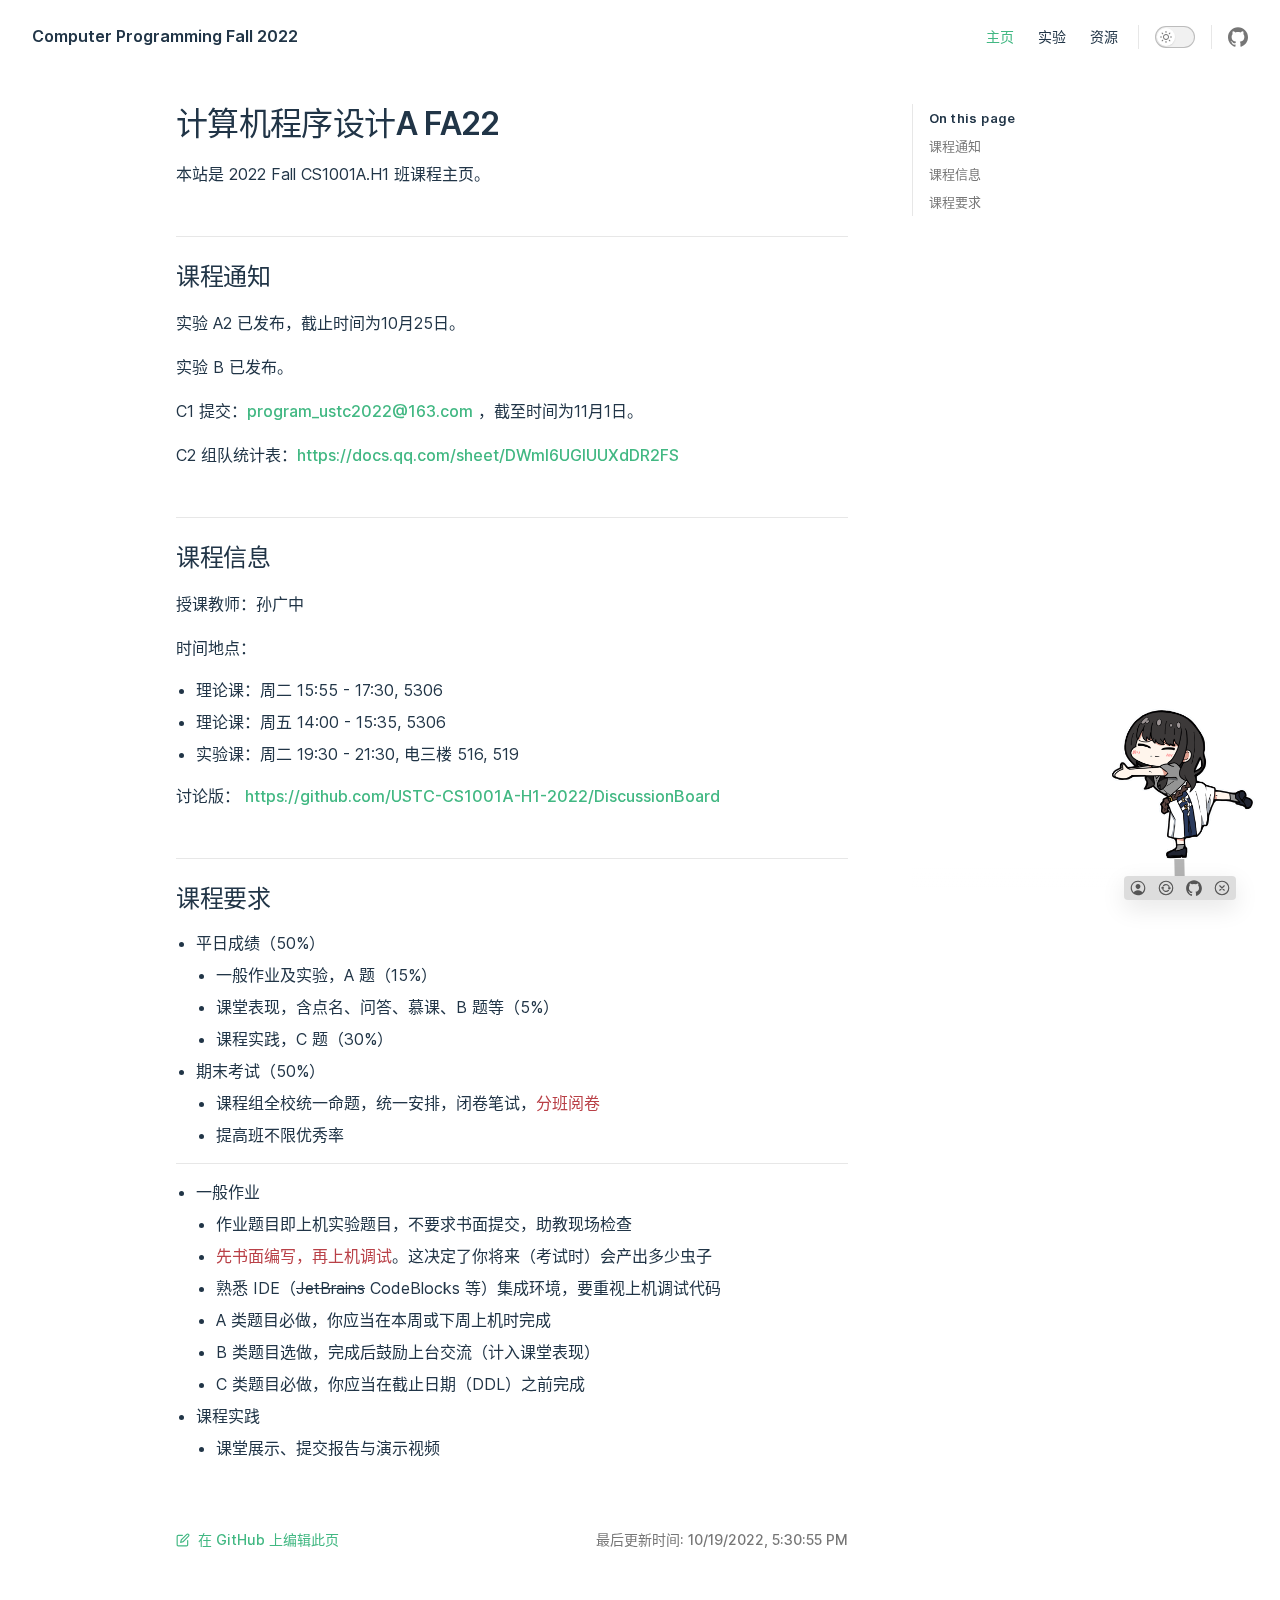
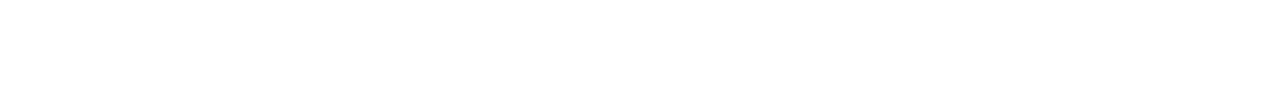
==== index.html @ 30b474c6 "Update gh-pages to output generated at cd6f7aa" ====
<!DOCTYPE html>
<html lang="zh-CN">
  <head>
    <meta charset="utf-8">
    <meta name="viewport" content="width=device-width,initial-scale=1">
    <title>计算机程序设计A FA22 | Computer Programming Fall 2022</title>
    <meta name="description" content="USTC Computer Programming CS1001A.H1 Fall 2022 Homepage">
    <link rel="stylesheet" href="/assets/style.00930405.css">
    <link rel="modulepreload" href="/assets/chunks/index.esm.947db0d0.js">
    <link rel="modulepreload" href="/assets/app.7b970417.js">
    <link rel="modulepreload" href="/assets/index.md.58cb3dcf.lean.js">
    
    <script id="check-dark-light">(()=>{const e=localStorage.getItem("vitepress-theme-appearance"),a=window.matchMedia("(prefers-color-scheme: dark)").matches;(!e||e==="auto"?a:e==="dark")&&document.documentElement.classList.add("dark")})();</script>
  </head>
  <body>
    <div id="app"><div class="Layout" data-v-8914fd64><!--[--><!--]--><!--[--><span tabindex="-1" data-v-9b5c0a8b></span><a href="#VPContent" class="VPSkipLink visually-hidden" data-v-9b5c0a8b> Skip to content </a><!--]--><!----><header class="VPNav no-sidebar" data-v-8914fd64 data-v-06ce0802><div class="VPNavBar" data-v-06ce0802 data-v-48127d23><div class="container" data-v-48127d23><div class="VPNavBarTitle" data-v-48127d23 data-v-0b61fce0><a class="title" href="/" data-v-0b61fce0><!--[--><!--]--><!----><!--[-->Computer Programming Fall 2022<!--]--><!--[--><!--]--></a></div><div class="content" data-v-48127d23><!--[--><!--]--><!----><nav aria-labelledby="main-nav-aria-label" class="VPNavBarMenu menu" data-v-48127d23 data-v-d08e3b88><span id="main-nav-aria-label" class="visually-hidden" data-v-d08e3b88>Main Navigation</span><!--[--><!--[--><a class="VPLink link VPNavBarMenuLink active" href="/" data-v-d08e3b88 data-v-4b6a3e6d data-v-41640034><!--[-->主页<!--]--><!----></a><!--]--><!--[--><a class="VPLink link VPNavBarMenuLink" href="/labs/a2.html" data-v-d08e3b88 data-v-4b6a3e6d data-v-41640034><!--[-->实验<!--]--><!----></a><!--]--><!--[--><a class="VPLink link VPNavBarMenuLink" href="/resource.html" data-v-d08e3b88 data-v-4b6a3e6d data-v-41640034><!--[-->资源<!--]--><!----></a><!--]--><!--]--></nav><!----><div class="VPNavBarAppearance appearance" data-v-48127d23 data-v-b6038793><button class="VPSwitch VPSwitchAppearance" type="button" role="switch" aria-label="toggle dark mode" data-v-b6038793 data-v-5ffe2d4f data-v-7b20cd57><span class="check" data-v-7b20cd57><span class="icon" data-v-7b20cd57><!--[--><svg xmlns="http://www.w3.org/2000/svg" aria-hidden="true" focusable="false" viewbox="0 0 24 24" class="sun" data-v-5ffe2d4f><path d="M12,18c-3.3,0-6-2.7-6-6s2.7-6,6-6s6,2.7,6,6S15.3,18,12,18zM12,8c-2.2,0-4,1.8-4,4c0,2.2,1.8,4,4,4c2.2,0,4-1.8,4-4C16,9.8,14.2,8,12,8z"></path><path d="M12,4c-0.6,0-1-0.4-1-1V1c0-0.6,0.4-1,1-1s1,0.4,1,1v2C13,3.6,12.6,4,12,4z"></path><path d="M12,24c-0.6,0-1-0.4-1-1v-2c0-0.6,0.4-1,1-1s1,0.4,1,1v2C13,23.6,12.6,24,12,24z"></path><path d="M5.6,6.6c-0.3,0-0.5-0.1-0.7-0.3L3.5,4.9c-0.4-0.4-0.4-1,0-1.4s1-0.4,1.4,0l1.4,1.4c0.4,0.4,0.4,1,0,1.4C6.2,6.5,5.9,6.6,5.6,6.6z"></path><path d="M19.8,20.8c-0.3,0-0.5-0.1-0.7-0.3l-1.4-1.4c-0.4-0.4-0.4-1,0-1.4s1-0.4,1.4,0l1.4,1.4c0.4,0.4,0.4,1,0,1.4C20.3,20.7,20,20.8,19.8,20.8z"></path><path d="M3,13H1c-0.6,0-1-0.4-1-1s0.4-1,1-1h2c0.6,0,1,0.4,1,1S3.6,13,3,13z"></path><path d="M23,13h-2c-0.6,0-1-0.4-1-1s0.4-1,1-1h2c0.6,0,1,0.4,1,1S23.6,13,23,13z"></path><path d="M4.2,20.8c-0.3,0-0.5-0.1-0.7-0.3c-0.4-0.4-0.4-1,0-1.4l1.4-1.4c0.4-0.4,1-0.4,1.4,0s0.4,1,0,1.4l-1.4,1.4C4.7,20.7,4.5,20.8,4.2,20.8z"></path><path d="M18.4,6.6c-0.3,0-0.5-0.1-0.7-0.3c-0.4-0.4-0.4-1,0-1.4l1.4-1.4c0.4-0.4,1-0.4,1.4,0s0.4,1,0,1.4l-1.4,1.4C18.9,6.5,18.6,6.6,18.4,6.6z"></path></svg><svg xmlns="http://www.w3.org/2000/svg" aria-hidden="true" focusable="false" viewbox="0 0 24 24" class="moon" data-v-5ffe2d4f><path d="M12.1,22c-0.3,0-0.6,0-0.9,0c-5.5-0.5-9.5-5.4-9-10.9c0.4-4.8,4.2-8.6,9-9c0.4,0,0.8,0.2,1,0.5c0.2,0.3,0.2,0.8-0.1,1.1c-2,2.7-1.4,6.4,1.3,8.4c2.1,1.6,5,1.6,7.1,0c0.3-0.2,0.7-0.3,1.1-0.1c0.3,0.2,0.5,0.6,0.5,1c-0.2,2.7-1.5,5.1-3.6,6.8C16.6,21.2,14.4,22,12.1,22zM9.3,4.4c-2.9,1-5,3.6-5.2,6.8c-0.4,4.4,2.8,8.3,7.2,8.7c2.1,0.2,4.2-0.4,5.8-1.8c1.1-0.9,1.9-2.1,2.4-3.4c-2.5,0.9-5.3,0.5-7.5-1.1C9.2,11.4,8.1,7.7,9.3,4.4z"></path></svg><!--]--></span></span></button></div><div class="VPSocialLinks VPNavBarSocialLinks social-links" data-v-48127d23 data-v-d80d3f40 data-v-6cbd483c><!--[--><a class="VPSocialLink" href="https://github.com/txtxj/Computer-Programming-A" target="_blank" rel="noopener" data-v-6cbd483c data-v-cab0336f><svg role="img" viewBox="0 0 24 24" xmlns="http://www.w3.org/2000/svg"><title>GitHub</title><path d="M12 .297c-6.63 0-12 5.373-12 12 0 5.303 3.438 9.8 8.205 11.385.6.113.82-.258.82-.577 0-.285-.01-1.04-.015-2.04-3.338.724-4.042-1.61-4.042-1.61C4.422 18.07 3.633 17.7 3.633 17.7c-1.087-.744.084-.729.084-.729 1.205.084 1.838 1.236 1.838 1.236 1.07 1.835 2.809 1.305 3.495.998.108-.776.417-1.305.76-1.605-2.665-.3-5.466-1.332-5.466-5.93 0-1.31.465-2.38 1.235-3.22-.135-.303-.54-1.523.105-3.176 0 0 1.005-.322 3.3 1.23.96-.267 1.98-.399 3-.405 1.02.006 2.04.138 3 .405 2.28-1.552 3.285-1.23 3.285-1.23.645 1.653.24 2.873.12 3.176.765.84 1.23 1.91 1.23 3.22 0 4.61-2.805 5.625-5.475 5.92.42.36.81 1.096.81 2.22 0 1.606-.015 2.896-.015 3.286 0 .315.21.69.825.57C20.565 22.092 24 17.592 24 12.297c0-6.627-5.373-12-12-12"/></svg></a><!--]--></div><div class="VPFlyout VPNavBarExtra extra" data-v-48127d23 data-v-bb6d5235 data-v-2d4d7b46><button type="button" class="button" aria-haspopup="true" aria-expanded="false" aria-label="extra navigation" data-v-2d4d7b46><svg xmlns="http://www.w3.org/2000/svg" aria-hidden="true" focusable="false" viewbox="0 0 24 24" class="icon" data-v-2d4d7b46><circle cx="12" cy="12" r="2"></circle><circle cx="19" cy="12" r="2"></circle><circle cx="5" cy="12" r="2"></circle></svg></button><div class="menu" data-v-2d4d7b46><div class="VPMenu" data-v-2d4d7b46 data-v-b2ff56d7><!----><!--[--><!--[--><!----><div class="group" data-v-bb6d5235><div class="item appearance" data-v-bb6d5235><p class="label" data-v-bb6d5235>Appearance</p><div class="appearance-action" data-v-bb6d5235><button class="VPSwitch VPSwitchAppearance" type="button" role="switch" aria-label="toggle dark mode" data-v-bb6d5235 data-v-5ffe2d4f data-v-7b20cd57><span class="check" data-v-7b20cd57><span class="icon" data-v-7b20cd57><!--[--><svg xmlns="http://www.w3.org/2000/svg" aria-hidden="true" focusable="false" viewbox="0 0 24 24" class="sun" data-v-5ffe2d4f><path d="M12,18c-3.3,0-6-2.7-6-6s2.7-6,6-6s6,2.7,6,6S15.3,18,12,18zM12,8c-2.2,0-4,1.8-4,4c0,2.2,1.8,4,4,4c2.2,0,4-1.8,4-4C16,9.8,14.2,8,12,8z"></path><path d="M12,4c-0.6,0-1-0.4-1-1V1c0-0.6,0.4-1,1-1s1,0.4,1,1v2C13,3.6,12.6,4,12,4z"></path><path d="M12,24c-0.6,0-1-0.4-1-1v-2c0-0.6,0.4-1,1-1s1,0.4,1,1v2C13,23.6,12.6,24,12,24z"></path><path d="M5.6,6.6c-0.3,0-0.5-0.1-0.7-0.3L3.5,4.9c-0.4-0.4-0.4-1,0-1.4s1-0.4,1.4,0l1.4,1.4c0.4,0.4,0.4,1,0,1.4C6.2,6.5,5.9,6.6,5.6,6.6z"></path><path d="M19.8,20.8c-0.3,0-0.5-0.1-0.7-0.3l-1.4-1.4c-0.4-0.4-0.4-1,0-1.4s1-0.4,1.4,0l1.4,1.4c0.4,0.4,0.4,1,0,1.4C20.3,20.7,20,20.8,19.8,20.8z"></path><path d="M3,13H1c-0.6,0-1-0.4-1-1s0.4-1,1-1h2c0.6,0,1,0.4,1,1S3.6,13,3,13z"></path><path d="M23,13h-2c-0.6,0-1-0.4-1-1s0.4-1,1-1h2c0.6,0,1,0.4,1,1S23.6,13,23,13z"></path><path d="M4.2,20.8c-0.3,0-0.5-0.1-0.7-0.3c-0.4-0.4-0.4-1,0-1.4l1.4-1.4c0.4-0.4,1-0.4,1.4,0s0.4,1,0,1.4l-1.4,1.4C4.7,20.7,4.5,20.8,4.2,20.8z"></path><path d="M18.4,6.6c-0.3,0-0.5-0.1-0.7-0.3c-0.4-0.4-0.4-1,0-1.4l1.4-1.4c0.4-0.4,1-0.4,1.4,0s0.4,1,0,1.4l-1.4,1.4C18.9,6.5,18.6,6.6,18.4,6.6z"></path></svg><svg xmlns="http://www.w3.org/2000/svg" aria-hidden="true" focusable="false" viewbox="0 0 24 24" class="moon" data-v-5ffe2d4f><path d="M12.1,22c-0.3,0-0.6,0-0.9,0c-5.5-0.5-9.5-5.4-9-10.9c0.4-4.8,4.2-8.6,9-9c0.4,0,0.8,0.2,1,0.5c0.2,0.3,0.2,0.8-0.1,1.1c-2,2.7-1.4,6.4,1.3,8.4c2.1,1.6,5,1.6,7.1,0c0.3-0.2,0.7-0.3,1.1-0.1c0.3,0.2,0.5,0.6,0.5,1c-0.2,2.7-1.5,5.1-3.6,6.8C16.6,21.2,14.4,22,12.1,22zM9.3,4.4c-2.9,1-5,3.6-5.2,6.8c-0.4,4.4,2.8,8.3,7.2,8.7c2.1,0.2,4.2-0.4,5.8-1.8c1.1-0.9,1.9-2.1,2.4-3.4c-2.5,0.9-5.3,0.5-7.5-1.1C9.2,11.4,8.1,7.7,9.3,4.4z"></path></svg><!--]--></span></span></button></div></div></div><div class="group" data-v-bb6d5235><div class="item social-links" data-v-bb6d5235><div class="VPSocialLinks social-links-list" data-v-bb6d5235 data-v-6cbd483c><!--[--><a class="VPSocialLink" href="https://github.com/txtxj/Computer-Programming-A" target="_blank" rel="noopener" data-v-6cbd483c data-v-cab0336f><svg role="img" viewBox="0 0 24 24" xmlns="http://www.w3.org/2000/svg"><title>GitHub</title><path d="M12 .297c-6.63 0-12 5.373-12 12 0 5.303 3.438 9.8 8.205 11.385.6.113.82-.258.82-.577 0-.285-.01-1.04-.015-2.04-3.338.724-4.042-1.61-4.042-1.61C4.422 18.07 3.633 17.7 3.633 17.7c-1.087-.744.084-.729.084-.729 1.205.084 1.838 1.236 1.838 1.236 1.07 1.835 2.809 1.305 3.495.998.108-.776.417-1.305.76-1.605-2.665-.3-5.466-1.332-5.466-5.93 0-1.31.465-2.38 1.235-3.22-.135-.303-.54-1.523.105-3.176 0 0 1.005-.322 3.3 1.23.96-.267 1.98-.399 3-.405 1.02.006 2.04.138 3 .405 2.28-1.552 3.285-1.23 3.285-1.23.645 1.653.24 2.873.12 3.176.765.84 1.23 1.91 1.23 3.22 0 4.61-2.805 5.625-5.475 5.92.42.36.81 1.096.81 2.22 0 1.606-.015 2.896-.015 3.286 0 .315.21.69.825.57C20.565 22.092 24 17.592 24 12.297c0-6.627-5.373-12-12-12"/></svg></a><!--]--></div></div></div><!--]--><!--]--></div></div></div><!--[--><!--]--><button type="button" class="VPNavBarHamburger hamburger" aria-label="mobile navigation" aria-expanded="false" aria-controls="VPNavScreen" data-v-48127d23 data-v-4e0ad00b><span class="container" data-v-4e0ad00b><span class="top" data-v-4e0ad00b></span><span class="middle" data-v-4e0ad00b></span><span class="bottom" data-v-4e0ad00b></span></span></button></div></div></div><!----></header><!----><!----><div class="VPContent" id="VPContent" data-v-8914fd64 data-v-c68af68e><div class="VPDoc has-aside" data-v-c68af68e data-v-9e57dc91><div class="container" data-v-9e57dc91><div class="aside" data-v-9e57dc91><div class="aside-curtain" data-v-9e57dc91></div><div class="aside-container" data-v-9e57dc91><div class="aside-content" data-v-9e57dc91><div class="VPDocAside" data-v-9e57dc91 data-v-0ff10a53><!--[--><!--]--><!--[--><!--]--><div class="VPDocAsideOutline has-outline" data-v-0ff10a53 data-v-8e01dcc9><div class="content" data-v-8e01dcc9><div class="outline-marker" data-v-8e01dcc9></div><div class="outline-title" data-v-8e01dcc9>On this page</div><nav aria-labelledby="doc-outline-aria-label" data-v-8e01dcc9><span class="visually-hidden" id="doc-outline-aria-label" data-v-8e01dcc9> Table of Contents for current page </span><ul class="root" data-v-8e01dcc9><!--[--><li style="" data-v-8e01dcc9><a class="outline-link" href="#课程通知" data-v-8e01dcc9>课程通知</a><!----></li><li style="" data-v-8e01dcc9><a class="outline-link" href="#课程信息" data-v-8e01dcc9>课程信息</a><!----></li><li style="" data-v-8e01dcc9><a class="outline-link" href="#课程要求" data-v-8e01dcc9>课程要求</a><!----></li><!--]--></ul></nav></div></div><!--[--><!--]--><div class="spacer" data-v-0ff10a53></div><!--[--><!--]--><!----><!--[--><!--]--><!--[--><!--]--></div></div></div></div><div class="content" data-v-9e57dc91><div class="content-container" data-v-9e57dc91><!--[--><!--]--><main class="main" data-v-9e57dc91><div style="position:relative;" class="vp-doc _index" data-v-9e57dc91><div><h1 id="计算机程序设计a-fa22" tabindex="-1">计算机程序设计A FA22 <a class="header-anchor" href="#计算机程序设计a-fa22" aria-hidden="true">#</a></h1><p>本站是 2022 Fall CS1001A.H1 班课程主页。</p><h2 id="课程通知" tabindex="-1">课程通知 <a class="header-anchor" href="#课程通知" aria-hidden="true">#</a></h2><p>实验 A2 已发布，截止时间为10月25日。</p><p>实验 B 已发布。</p><p>C1 提交：<a href="mailto:program_ustc2022@163.com" target="_blank" rel="noreferrer">program_ustc2022@163.com</a> ，截至时间为11月1日。</p><p>C2 组队统计表：<a href="https://docs.qq.com/sheet/DWml6UGlUUXdDR2FS" target="_blank" rel="noreferrer">https://docs.qq.com/sheet/DWml6UGlUUXdDR2FS</a></p><h2 id="课程信息" tabindex="-1">课程信息 <a class="header-anchor" href="#课程信息" aria-hidden="true">#</a></h2><p><strong>授课教师</strong>：孙广中</p><p><strong>时间地点</strong>：</p><ul><li>理论课：周二 15:55 - 17:30, 5306</li><li>理论课：周五 14:00 - 15:35, 5306</li><li>实验课：周二 19:30 - 21:30, 电三楼 516, 519</li></ul><p>讨论版： <a href="https://github.com/USTC-CS1001A-H1-2022/DiscussionBoard" target="_blank" rel="noreferrer">https://github.com/USTC-CS1001A-H1-2022/DiscussionBoard</a></p><h2 id="课程要求" tabindex="-1">课程要求 <a class="header-anchor" href="#课程要求" aria-hidden="true">#</a></h2><ul><li>平日成绩（50%） <ul><li>一般作业及实验，A 题（15%）</li><li>课堂表现，含点名、问答、慕课、B 题等（5%）</li><li>课程实践，C 题（30%）</li></ul></li><li>期末考试（50%） <ul><li>课程组全校统一命题，统一安排，闭卷笔试，<span style="color:#b94047;">分班阅卷</span></li><li>提高班不限优秀率</li></ul></li></ul><hr><ul><li>一般作业 <ul><li>作业题目即上机实验题目，不要求书面提交，助教现场检查</li><li><span style="color:#b94047;">先书面编写，再上机调试</span>。这决定了你将来（考试时）会产出多少虫子</li><li>熟悉 IDE（<s>JetBrains</s> CodeBlocks 等）集成环境，要重视上机调试代码</li><li>A 类题目必做，你应当在本周或下周上机时完成</li><li>B 类题目选做，完成后鼓励上台交流（计入课堂表现）</li><li>C 类题目必做，你应当在截止日期（DDL）之前完成</li></ul></li><li>课程实践 <ul><li>课堂展示、提交报告与演示视频</li></ul></li></ul></div></div></main><!--[--><!--]--><footer class="VPDocFooter" data-v-9e57dc91 data-v-cd158521><div class="edit-info" data-v-cd158521><div class="edit-link" data-v-cd158521><a class="VPLink link edit-link-button" href="https://github.com/txtxj/Computer-Programming-A/edit/main/docs/index.md" target="_self" rel="noreferrer" data-v-cd158521 data-v-41640034><!--[--><svg xmlns="http://www.w3.org/2000/svg" viewbox="0 0 24 24" class="edit-link-icon" data-v-cd158521><path d="M18,23H4c-1.7,0-3-1.3-3-3V6c0-1.7,1.3-3,3-3h7c0.6,0,1,0.4,1,1s-0.4,1-1,1H4C3.4,5,3,5.4,3,6v14c0,0.6,0.4,1,1,1h14c0.6,0,1-0.4,1-1v-7c0-0.6,0.4-1,1-1s1,0.4,1,1v7C21,21.7,19.7,23,18,23z"></path><path d="M8,17c-0.3,0-0.5-0.1-0.7-0.3C7,16.5,6.9,16.1,7,15.8l1-4c0-0.2,0.1-0.3,0.3-0.5l9.5-9.5c1.2-1.2,3.2-1.2,4.4,0c1.2,1.2,1.2,3.2,0,4.4l-9.5,9.5c-0.1,0.1-0.3,0.2-0.5,0.3l-4,1C8.2,17,8.1,17,8,17zM9.9,12.5l-0.5,2.1l2.1-0.5l9.3-9.3c0.4-0.4,0.4-1.1,0-1.6c-0.4-0.4-1.2-0.4-1.6,0l0,0L9.9,12.5z M18.5,2.5L18.5,2.5L18.5,2.5z"></path></svg> 在 GitHub 上编辑此页 <!--]--><!----></a></div><div class="last-updated" data-v-cd158521><p class="VPLastUpdated" data-v-cd158521 data-v-2204ce41>最后更新时间: <time datatime="2022-10-19T17:30:55.000Z" data-v-2204ce41></time></p></div></div><!----></footer><!--[--><!--]--></div></div></div></div></div><!----><!--[--><!--]--></div></div>
    <script>__VP_HASH_MAP__ = JSON.parse("{\"index.md\":\"58cb3dcf\",\"labs_a1.md\":\"f4e2ed94\",\"labs_a2.md\":\"ac26aa58\",\"labs_b.md\":\"69ade168\",\"labs_c1.md\":\"62408a08\",\"labs_c2.md\":\"fe4fbe59\",\"labs_group.md\":\"91ff7184\",\"resource.md\":\"f66062ff\"}")</script>
    <script type="module" async src="/assets/app.7b970417.js"></script>
    
  </body>
</html>
---- assets/style.00930405.css ----
@font-face{font-family:Inter var;font-weight:100 900;font-display:swap;font-style:normal;font-named-instance:"Regular";src:url(/assets/inter-roman-cyrillic.5f2c6c8c.woff2) format("woff2");unicode-range:U+0301,U+0400-045F,U+0490-0491,U+04B0-04B1,U+2116}@font-face{font-family:Inter var;font-weight:100 900;font-display:swap;font-style:normal;font-named-instance:"Regular";src:url(/assets/inter-roman-cyrillic-ext.e75737ce.woff2) format("woff2");unicode-range:U+0460-052F,U+1C80-1C88,U+20B4,U+2DE0-2DFF,U+A640-A69F,U+FE2E-FE2F}@font-face{font-family:Inter var;font-weight:100 900;font-display:swap;font-style:normal;font-named-instance:"Regular";src:url(/assets/inter-roman-greek.d5a6d92a.woff2) format("woff2");unicode-range:U+0370-03FF}@font-face{font-family:Inter var;font-weight:100 900;font-display:swap;font-style:normal;font-named-instance:"Regular";src:url(/assets/inter-roman-greek-ext.ab0619bc.woff2) format("woff2");unicode-range:U+1F00-1FFF}@font-face{font-family:Inter var;font-weight:100 900;font-display:swap;font-style:normal;font-named-instance:"Regular";src:url(/assets/inter-roman-latin.2ed14f66.woff2) format("woff2");unicode-range:U+0000-00FF,U+0131,U+0152-0153,U+02BB-02BC,U+02C6,U+02DA,U+02DC,U+2000-206F,U+2074,U+20AC,U+2122,U+2191,U+2193,U+2212,U+2215,U+FEFF,U+FFFD}@font-face{font-family:Inter var;font-weight:100 900;font-display:swap;font-style:normal;font-named-instance:"Regular";src:url(/assets/inter-roman-latin-ext.0030eebd.woff2) format("woff2");unicode-range:U+0100-024F,U+0259,U+1E00-1EFF,U+2020,U+20A0-20AB,U+20AD-20CF,U+2113,U+2C60-2C7F,U+A720-A7FF}@font-face{font-family:Inter var;font-weight:100 900;font-display:swap;font-style:normal;font-named-instance:"Regular";src:url(/assets/inter-roman-vietnamese.14ce25a6.woff2) format("woff2");unicode-range:U+0102-0103,U+0110-0111,U+0128-0129,U+0168-0169,U+01A0-01A1,U+01AF-01B0,U+1EA0-1EF9,U+20AB}@font-face{font-family:Inter var;font-weight:100 900;font-display:swap;font-style:italic;font-named-instance:"Italic";src:url(/assets/inter-italic-cyrillic.ea42a392.woff2) format("woff2");unicode-range:U+0301,U+0400-045F,U+0490-0491,U+04B0-04B1,U+2116}@font-face{font-family:Inter var;font-weight:100 900;font-display:swap;font-style:italic;font-named-instance:"Italic";src:url(/assets/inter-italic-cyrillic-ext.33bd5a8e.woff2) format("woff2");unicode-range:U+0460-052F,U+1C80-1C88,U+20B4,U+2DE0-2DFF,U+A640-A69F,U+FE2E-FE2F}@font-face{font-family:Inter var;font-weight:100 900;font-display:swap;font-style:italic;font-named-instance:"Italic";src:url(/assets/inter-italic-greek.8f4463c4.woff2) format("woff2");unicode-range:U+0370-03FF}@font-face{font-family:Inter var;font-weight:100 900;font-display:swap;font-style:italic;font-named-instance:"Italic";src:url(/assets/inter-italic-greek-ext.4fbe9427.woff2) format("woff2");unicode-range:U+1F00-1FFF}@font-face{font-family:Inter var;font-weight:100 900;font-display:swap;font-style:italic;font-named-instance:"Italic";src:url(/assets/inter-italic-latin.bd3b6f56.woff2) format("woff2");unicode-range:U+0000-00FF,U+0131,U+0152-0153,U+02BB-02BC,U+02C6,U+02DA,U+02DC,U+2000-206F,U+2074,U+20AC,U+2122,U+2191,U+2193,U+2212,U+2215,U+FEFF,U+FFFD}@font-face{font-family:Inter var;font-weight:100 900;font-display:swap;font-style:italic;font-named-instance:"Italic";src:url(/assets/inter-italic-latin-ext.bd8920cc.woff2) format("woff2");unicode-range:U+0100-024F,U+0259,U+1E00-1EFF,U+2020,U+20A0-20AB,U+20AD-20CF,U+2113,U+2C60-2C7F,U+A720-A7FF}@font-face{font-family:Inter var;font-weight:100 900;font-display:swap;font-style:italic;font-named-instance:"Italic";src:url(/assets/inter-italic-vietnamese.6ce511fb.woff2) format("woff2");unicode-range:U+0102-0103,U+0110-0111,U+0128-0129,U+0168-0169,U+01A0-01A1,U+01AF-01B0,U+1EA0-1EF9,U+20AB}@font-face{font-family:Inter var experimental;font-weight:100 900;font-display:swap;font-style:oblique 0deg 10deg;src:url(/assets/inter-cyrillic.f8750142.woff2) format("woff2");unicode-range:U+0301,U+0400-045F,U+0490-0491,U+04B0-04B1,U+2116}@font-face{font-family:Inter var experimental;font-weight:100 900;font-display:swap;font-style:oblique 0deg 10deg;src:url(/assets/inter-cyrillic-ext.0877b0d9.woff2) format("woff2");unicode-range:U+0460-052F,U+1C80-1C88,U+20B4,U+2DE0-2DFF,U+A640-A69F,U+FE2E-FE2F}@font-face{font-family:Inter var experimental;font-weight:100 900;font-display:swap;font-style:oblique 0deg 10deg;src:url(/assets/inter-greek.117e1956.woff2) format("woff2");unicode-range:U+0370-03FF}@font-face{font-family:Inter var experimental;font-weight:100 900;font-display:swap;font-style:oblique 0deg 10deg;src:url(/assets/inter-greek-ext.3e6f6728.woff2) format("woff2");unicode-range:U+1F00-1FFF}@font-face{font-family:Inter var experimental;font-weight:100 900;font-display:swap;font-style:oblique 0deg 10deg;src:url(/assets/inter-latin.4fe6132f.woff2) format("woff2");unicode-range:U+0000-00FF,U+0131,U+0152-0153,U+02BB-02BC,U+02C6,U+02DA,U+02DC,U+2000-206F,U+2074,U+20AC,U+2122,U+2191,U+2193,U+2212,U+2215,U+FEFF,U+FFFD}@font-face{font-family:Inter var experimental;font-weight:100 900;font-display:swap;font-style:oblique 0deg 10deg;src:url(/assets/inter-latin-ext.7cc429bc.woff2) format("woff2");unicode-range:U+0100-024F,U+0259,U+1E00-1EFF,U+2020,U+20A0-20AB,U+20AD-20CF,U+2113,U+2C60-2C7F,U+A720-A7FF}@font-face{font-family:Inter var experimental;font-weight:100 900;font-display:swap;font-style:oblique 0deg 10deg;src:url(/assets/inter-vietnamese.2c644a25.woff2) format("woff2");unicode-range:U+0102-0103,U+0110-0111,U+0128-0129,U+0168-0169,U+01A0-01A1,U+01AF-01B0,U+1EA0-1EF9,U+20AB}:root{--vp-c-white: #ffffff;--vp-c-white-soft: #f9f9f9;--vp-c-white-mute: #f1f1f1;--vp-c-black: #1a1a1a;--vp-c-black-pure: #000000;--vp-c-black-soft: #242424;--vp-c-black-mute: #2f2f2f;--vp-c-gray: #8e8e8e;--vp-c-gray-light-1: #aeaeae;--vp-c-gray-light-2: #c7c7c7;--vp-c-gray-light-3: #d1d1d1;--vp-c-gray-light-4: #e5e5e5;--vp-c-gray-light-5: #f2f2f2;--vp-c-gray-dark-1: #636363;--vp-c-gray-dark-2: #484848;--vp-c-gray-dark-3: #3a3a3a;--vp-c-gray-dark-4: #282828;--vp-c-gray-dark-5: #202020;--vp-c-divider-light-1: rgba(60, 60, 60, .29);--vp-c-divider-light-2: rgba(60, 60, 60, .12);--vp-c-divider-dark-1: rgba(84, 84, 84, .65);--vp-c-divider-dark-2: rgba(84, 84, 84, .48);--vp-c-text-light-1: var(--vp-c-indigo);--vp-c-text-light-2: rgba(60, 60, 60, .7);--vp-c-text-light-3: rgba(60, 60, 60, .33);--vp-c-text-light-4: rgba(60, 60, 60, .18);--vp-c-text-dark-1: rgba(255, 255, 255, .87);--vp-c-text-dark-2: rgba(235, 235, 235, .6);--vp-c-text-dark-3: rgba(235, 235, 235, .38);--vp-c-text-dark-4: rgba(235, 235, 235, .18);--vp-c-indigo: #213547;--vp-c-indigo-soft: #476582;--vp-c-indigo-light: #aac8e4;--vp-c-indigo-lighter: #c9def1;--vp-c-indigo-dark: #1d2f3f;--vp-c-indigo-darker: #14212e;--vp-c-green: #42b883;--vp-c-green-light: #42d392;--vp-c-green-lighter: #35eb9a;--vp-c-green-dark: #33a06f;--vp-c-green-darker: #155f3e;--vp-c-green-dimm-1: rgba(66, 184, 131, .5);--vp-c-green-dimm-2: rgba(66, 184, 131, .25);--vp-c-green-dimm-3: rgba(66, 184, 131, .05);--vp-c-yellow: #ffc517;--vp-c-yellow-light: #fcd253;--vp-c-yellow-lighter: #fcfc7c;--vp-c-yellow-dark: #e0ad15;--vp-c-yellow-darker: #ad850e;--vp-c-yellow-dimm-1: rgba(255, 197, 23, .5);--vp-c-yellow-dimm-2: rgba(255, 197, 23, .25);--vp-c-yellow-dimm-3: rgba(255, 197, 23, .05);--vp-c-red: #ed3c50;--vp-c-red-light: #f54e82;--vp-c-red-lighter: #fd1d7c;--vp-c-red-dark: #cd2d3f;--vp-c-red-darker: #ab2131;--vp-c-red-dimm-1: rgba(237, 60, 80, .5);--vp-c-red-dimm-2: rgba(237, 60, 80, .25);--vp-c-red-dimm-3: rgba(237, 60, 80, .05)}:root{--vp-c-bg: var(--vp-c-white);--vp-c-bg-soft: var(--vp-c-white-soft);--vp-c-bg-mute: var(--vp-c-white-mute);--vp-c-bg-alt: var(--vp-c-white-soft);--vp-c-divider: var(--vp-c-divider-light-1);--vp-c-divider-light: var(--vp-c-divider-light-2);--vp-c-divider-inverse: var(--vp-c-divider-dark-1);--vp-c-divider-inverse-light: var(--vp-c-divider-dark-2);--vp-c-text-1: var(--vp-c-text-light-1);--vp-c-text-2: var(--vp-c-text-light-2);--vp-c-text-3: var(--vp-c-text-light-3);--vp-c-text-4: var(--vp-c-text-light-4);--vp-c-text-inverse-1: var(--vp-c-text-dark-1);--vp-c-text-inverse-2: var(--vp-c-text-dark-2);--vp-c-text-inverse-3: var(--vp-c-text-dark-3);--vp-c-text-inverse-4: var(--vp-c-text-dark-4);--vp-c-text-code: var(--vp-c-indigo-soft);--vp-c-brand: var(--vp-c-green);--vp-c-brand-light: var(--vp-c-green-light);--vp-c-brand-lighter: var(--vp-c-green-lighter);--vp-c-brand-dark: var(--vp-c-green-dark);--vp-c-brand-darker: var(--vp-c-green-darker);--vp-c-sponsor: #fd1d7c}.dark{--vp-c-bg: var(--vp-c-black-soft);--vp-c-bg-soft: var(--vp-c-black-mute);--vp-c-bg-mute: var(--vp-c-gray-dark-3);--vp-c-bg-alt: var(--vp-c-black);--vp-c-divider: var(--vp-c-divider-dark-1);--vp-c-divider-light: var(--vp-c-divider-dark-2);--vp-c-divider-inverse: var(--vp-c-divider-light-1);--vp-c-divider-inverse-light: var(--vp-c-divider-light-2);--vp-c-text-1: var(--vp-c-text-dark-1);--vp-c-text-2: var(--vp-c-text-dark-2);--vp-c-text-3: var(--vp-c-text-dark-3);--vp-c-text-4: var(--vp-c-text-dark-4);--vp-c-text-inverse-1: var(--vp-c-text-light-1);--vp-c-text-inverse-2: var(--vp-c-text-light-2);--vp-c-text-inverse-3: var(--vp-c-text-light-3);--vp-c-text-inverse-4: var(--vp-c-text-light-4);--vp-c-text-code: var(--vp-c-indigo-lighter)}:root{--vp-font-family-base: "Inter var experimental", "Inter var", -apple-system, BlinkMacSystemFont, "Segoe UI", Roboto, Oxygen, Ubuntu, Cantarell, "Fira Sans", "Droid Sans", "Helvetica Neue", sans-serif;--vp-font-family-mono: Menlo, Monaco, Consolas, "Courier New", monospace}:root{--vp-shadow-1: 0 1px 2px rgba(0, 0, 0, .04), 0 1px 2px rgba(0, 0, 0, .06);--vp-shadow-2: 0 3px 12px rgba(0, 0, 0, .07), 0 1px 4px rgba(0, 0, 0, .07);--vp-shadow-3: 0 12px 32px rgba(0, 0, 0, .1), 0 2px 6px rgba(0, 0, 0, .08);--vp-shadow-4: 0 14px 44px rgba(0, 0, 0, .12), 0 3px 9px rgba(0, 0, 0, .12);--vp-shadow-5: 0 18px 56px rgba(0, 0, 0, .16), 0 4px 12px rgba(0, 0, 0, .16)}:root{--vp-z-index-local-nav: 10;--vp-z-index-nav: 20;--vp-z-index-backdrop: 30;--vp-z-index-sidebar: 40;--vp-z-index-footer: 50}:root{--vp-icon-copy: url("data:image/svg+xml,%3Csvg xmlns='http://www.w3.org/2000/svg' fill='none' height='20' width='20' stroke='rgba(128,128,128,1)' stroke-width='2' viewBox='0 0 24 24'%3E%3Cpath stroke-linecap='round' stroke-linejoin='round' d='M9 5H7a2 2 0 0 0-2 2v12a2 2 0 0 0 2 2h10a2 2 0 0 0 2-2V7a2 2 0 0 0-2-2h-2M9 5a2 2 0 0 0 2 2h2a2 2 0 0 0 2-2M9 5a2 2 0 0 1 2-2h2a2 2 0 0 1 2 2'/%3E%3C/svg%3E");--vp-icon-copied: url("data:image/svg+xml,%3Csvg xmlns='http://www.w3.org/2000/svg' fill='none' height='20' width='20' stroke='rgba(128,128,128,1)' stroke-width='2' viewBox='0 0 24 24'%3E%3Cpath stroke-linecap='round' stroke-linejoin='round' d='M9 5H7a2 2 0 0 0-2 2v12a2 2 0 0 0 2 2h10a2 2 0 0 0 2-2V7a2 2 0 0 0-2-2h-2M9 5a2 2 0 0 0 2 2h2a2 2 0 0 0 2-2M9 5a2 2 0 0 1 2-2h2a2 2 0 0 1 2 2m-6 9 2 2 4-4'/%3E%3C/svg%3E")}:root{--vp-layout-max-width: 1440px}:root{--vp-code-line-height: 1.7;--vp-code-font-size: .875em;--vp-code-block-color: var(--vp-c-text-dark-1);--vp-code-block-bg: #292d3e;--vp-code-line-highlight-color: rgba(0, 0, 0, .5);--vp-code-line-number-color: var(--vp-c-text-dark-3);--vp-code-copy-code-hover-bg: rgba(255, 255, 255, .05);--vp-code-copy-code-active-text: var(--vp-c-text-dark-2)}.dark{--vp-code-block-bg: var(--vp-c-bg-alt)}:root{--vp-button-brand-border: var(--vp-c-brand-light);--vp-button-brand-text: var(--vp-c-text-dark-1);--vp-button-brand-bg: var(--vp-c-brand);--vp-button-brand-hover-border: var(--vp-c-brand-light);--vp-button-brand-hover-text: var(--vp-c-text-dark-1);--vp-button-brand-hover-bg: var(--vp-c-brand-light);--vp-button-brand-active-border: var(--vp-c-brand-light);--vp-button-brand-active-text: var(--vp-c-text-dark-1);--vp-button-brand-active-bg: var(--vp-button-brand-bg);--vp-button-alt-border: var(--vp-c-gray-light-3);--vp-button-alt-text: var(--vp-c-text-light-1);--vp-button-alt-bg: var(--vp-c-gray-light-5);--vp-button-alt-hover-border: var(--vp-c-gray-light-3);--vp-button-alt-hover-text: var(--vp-c-text-light-1);--vp-button-alt-hover-bg: var(--vp-c-gray-light-4);--vp-button-alt-active-border: var(--vp-c-gray-light-3);--vp-button-alt-active-text: var(--vp-c-text-light-1);--vp-button-alt-active-bg: var(--vp-c-gray-light-3);--vp-button-sponsor-border: var(--vp-c-gray-light-3);--vp-button-sponsor-text: var(--vp-c-text-light-2);--vp-button-sponsor-bg: transparent;--vp-button-sponsor-hover-border: var(--vp-c-sponsor);--vp-button-sponsor-hover-text: var(--vp-c-sponsor);--vp-button-sponsor-hover-bg: transparent;--vp-button-sponsor-active-border: var(--vp-c-sponsor);--vp-button-sponsor-active-text: var(--vp-c-sponsor);--vp-button-sponsor-active-bg: transparent}.dark{--vp-button-brand-border: var(--vp-c-brand-light);--vp-button-brand-text: var(--vp-c-text-dark-1);--vp-button-brand-bg: var(--vp-c-brand-dark);--vp-button-brand-hover-border: var(--vp-c-brand-lighter);--vp-button-brand-hover-text: var(--vp-c-text-dark-1);--vp-button-brand-hover-bg: var(--vp-c-brand);--vp-button-brand-active-border: var(--vp-c-brand-lighter);--vp-button-brand-active-text: var(--vp-c-text-dark-1);--vp-button-brand-active-bg: var(--vp-button-brand-bg);--vp-button-alt-border: var(--vp-c-gray-dark-2);--vp-button-alt-text: var(--vp-c-text-dark-1);--vp-button-alt-bg: var(--vp-c-bg-mute);--vp-button-alt-hover-border: var(--vp-c-gray-dark-2);--vp-button-alt-hover-text: var(--vp-c-text-dark-1);--vp-button-alt-hover-bg: var(--vp-c-gray-dark-2);--vp-button-alt-active-border: var(--vp-c-gray-dark-2);--vp-button-alt-active-text: var(--vp-c-text-dark-1);--vp-button-alt-active-bg: var(--vp-button-alt-bg);--vp-button-sponsor-border: var(--vp-c-gray-dark-1);--vp-button-sponsor-text: var(--vp-c-text-dark-2)}:root{--vp-custom-block-code-font-size: 13px;--vp-custom-block-info-border: var(--vp-c-divider-light);--vp-custom-block-info-text: var(--vp-c-text-2);--vp-custom-block-info-bg: var(--vp-c-white-soft);--vp-custom-block-info-code-bg: var(--vp-c-gray-light-4);--vp-custom-block-tip-border: var(--vp-c-green-dimm-1);--vp-custom-block-tip-text: var(--vp-c-green-darker);--vp-custom-block-tip-bg: var(--vp-c-green-dimm-3);--vp-custom-block-tip-code-bg: var(--vp-custom-block-tip-bg);--vp-custom-block-warning-border: var(--vp-c-yellow-dimm-1);--vp-custom-block-warning-text: var(--vp-c-yellow-darker);--vp-custom-block-warning-bg: var(--vp-c-yellow-dimm-3);--vp-custom-block-warning-code-bg: var(--vp-custom-block-warning-bg);--vp-custom-block-danger-border: var(--vp-c-red-dimm-1);--vp-custom-block-danger-text: var(--vp-c-red-darker);--vp-custom-block-danger-bg: var(--vp-c-red-dimm-3);--vp-custom-block-danger-code-bg: var(--vp-custom-block-danger-bg);--vp-custom-block-details-border: var(--vp-custom-block-info-border);--vp-custom-block-details-text: var(--vp-custom-block-info-text);--vp-custom-block-details-bg: var(--vp-custom-block-info-bg);--vp-custom-block-details-code-bg: var(--vp-custom-block-details-bg)}.dark{--vp-custom-block-info-border: var(--vp-c-divider-light);--vp-custom-block-info-bg: var(--vp-c-black-mute);--vp-custom-block-info-code-bg: var(--vp-c-gray-dark-4);--vp-custom-block-tip-border: var(--vp-c-green-dimm-2);--vp-custom-block-tip-text: var(--vp-c-green-light);--vp-custom-block-warning-border: var(--vp-c-yellow-dimm-2);--vp-custom-block-warning-text: var(--vp-c-yellow-light);--vp-custom-block-danger-border: var(--vp-c-red-dimm-2);--vp-custom-block-danger-text: var(--vp-c-red-light)}:root{--vp-nav-height: var(--vp-nav-height-mobile);--vp-nav-height-mobile: 56px;--vp-nav-height-desktop: 72px}@media (min-width: 960px){:root{--vp-nav-height: var(--vp-nav-height-desktop)}}:root{--vp-sidebar-width: 272px}:root{--vp-home-hero-name-color: var(--vp-c-brand);--vp-home-hero-name-background: transparent;--vp-home-hero-image-background-image: none;--vp-home-hero-image-filter: none}*,:before,:after{box-sizing:border-box}html{line-height:1.4;font-size:16px;-webkit-text-size-adjust:100%}html.dark{color-scheme:dark}body{margin:0;width:100%;min-width:320px;min-height:100vh;line-height:24px;font-family:var(--vp-font-family-base);font-size:16px;font-weight:400;color:var(--vp-c-text-1);background-color:var(--vp-c-bg);direction:ltr;font-synthesis:none;text-rendering:optimizeLegibility;-webkit-font-smoothing:antialiased;-moz-osx-font-smoothing:grayscale}main{display:block}h1,h2,h3,h4,h5,h6{margin:0;line-height:24px;font-size:16px;font-weight:400}p{margin:0}strong,b{font-weight:600}a,area,button,[role=button],input,label,select,summary,textarea{touch-action:manipulation}a{color:inherit;text-decoration:inherit}ol,ul{list-style:none;margin:0;padding:0}blockquote{margin:0}pre,code,kbd,samp{font-family:var(--vp-font-family-mono)}img,svg,video,canvas,audio,iframe,embed,object{display:block;vertical-align:middle}figure{margin:0}img,video{max-width:100%;height:auto}button,input,optgroup,select,textarea{border:0;padding:0;line-height:inherit;color:inherit}button{padding:0;font-family:inherit;background-color:transparent;background-image:none}button,[role=button]{cursor:pointer}button:focus,button:focus-visible{outline:1px dotted;outline:4px auto -webkit-focus-ring-color}button:focus:not(:focus-visible){outline:none!important}input:focus,textarea:focus,select:focus{outline:none}table{border-collapse:collapse}input{background-color:transparent}input:-ms-input-placeholder,textarea:-ms-input-placeholder{color:var(--vp-c-text-3)}input::-ms-input-placeholder,textarea::-ms-input-placeholder{color:var(--vp-c-text-3)}input::placeholder,textarea::placeholder{color:var(--vp-c-text-3)}input::-webkit-outer-spin-button,input::-webkit-inner-spin-button{-webkit-appearance:none;margin:0}input[type=number]{-moz-appearance:textfield}textarea{resize:vertical}select{-webkit-appearance:none}fieldset{margin:0;padding:0}.visually-hidden{position:absolute;width:1px;height:1px;white-space:nowrap;clip:rect(0 0 0 0);clip-path:inset(50%);overflow:hidden}.custom-block{border:1px solid transparent;border-radius:8px;padding:16px 16px 8px;line-height:24px;font-size:14px;color:var(--vp-c-text-2)}.custom-block.info{border-color:var(--vp-custom-block-info-border);color:var(--vp-custom-block-info-text);background-color:var(--vp-custom-block-info-bg)}.custom-block.info code{background-color:var(--vp-custom-block-info-code-bg)}.custom-block.tip{border-color:var(--vp-custom-block-tip-border);color:var(--vp-custom-block-tip-text);background-color:var(--vp-custom-block-tip-bg)}.custom-block.tip code{background-color:var(--vp-custom-block-tip-code-bg)}.custom-block.warning{border-color:var(--vp-custom-block-warning-border);color:var(--vp-custom-block-warning-text);background-color:var(--vp-custom-block-warning-bg)}.custom-block.warning code{background-color:var(--vp-custom-block-warning-code-bg)}.custom-block.danger{border-color:var(--vp-custom-block-danger-border);color:var(--vp-custom-block-danger-text);background-color:var(--vp-custom-block-danger-bg)}.custom-block.danger code{background-color:var(--vp-custom-block-danger-code-bg)}.custom-block.details{border-color:var(--vp-custom-block-details-border);color:var(--vp-custom-block-details-text);background-color:var(--vp-custom-block-details-bg)}.custom-block.details code{background-color:var(--vp-custom-block-details-code-bg)}.custom-block-title{font-weight:700}.custom-block p+p{margin:8px 0}.custom-block.details summary{margin:0 0 8px;font-weight:700}.custom-block.details summary+p{margin:8px 0}.custom-block a{color:inherit;font-weight:600;text-decoration:underline;transition:opacity .25s}.custom-block a:hover{opacity:.6}.custom-block code{font-size:var(--vp-custom-block-code-font-size)}.dark .vp-code-light{display:none}html:not(.dark) .vp-code-dark{display:none}.vp-doc h1,.vp-doc h2,.vp-doc h3,.vp-doc h4,.vp-doc h5,.vp-doc h6{position:relative;font-weight:600;outline:none}.vp-doc h1{letter-spacing:-.02em;line-height:40px;font-size:28px}.vp-doc h2{margin:48px 0 16px;border-top:1px solid var(--vp-c-divider-light);padding-top:24px;letter-spacing:-.02em;line-height:32px;font-size:24px}.vp-doc h3{margin:32px 0 0;letter-spacing:-.01em;line-height:28px;font-size:20px}.vp-doc .header-anchor{float:left;margin-left:-.87em;padding-right:.23em;font-weight:500;opacity:0;transition:color .25s,opacity .25s}.vp-doc h1:hover .header-anchor,.vp-doc h1 .header-anchor:focus,.vp-doc h2:hover .header-anchor,.vp-doc h2 .header-anchor:focus,.vp-doc h3:hover .header-anchor,.vp-doc h3 .header-anchor:focus,.vp-doc h4:hover .header-anchor,.vp-doc h4 .header-anchor:focus,.vp-doc h5:hover .header-anchor,.vp-doc h5 .header-anchor:focus,.vp-doc h6:hover .header-anchor,.vp-doc h6 .header-anchor:focus{opacity:1}@media (min-width: 768px){.vp-doc h1{letter-spacing:-.02em;line-height:40px;font-size:32px}}.vp-doc p,.vp-doc summary{margin:16px 0}.vp-doc p{line-height:28px}.vp-doc blockquote{margin:16px 0;border-left:2px solid var(--vp-c-divider);padding-left:16px;transition:border-color .5s}.vp-doc blockquote>p{margin:0;font-size:16px;color:var(--vp-c-text-2);transition:color .5s}.vp-doc a{font-weight:500;color:var(--vp-c-brand);text-decoration-style:dotted;transition:color .25s}.vp-doc a:hover{color:var(--vp-c-brand-dark)}.vp-doc strong{font-weight:600}.vp-doc ul,.vp-doc ol{padding-left:1.25rem;margin:16px 0}.vp-doc ul{list-style:disc}.vp-doc ol{list-style:decimal}.vp-doc li+li{margin-top:8px}.vp-doc li>ol,.vp-doc li>ul{margin:8px 0 0}.vp-doc table{display:block;border-collapse:collapse;margin:20px 0;overflow-x:auto}.vp-doc tr{border-top:1px solid var(--vp-c-divider);transition:background-color .5s}.vp-doc tr:nth-child(2n){background-color:var(--vp-c-bg-soft)}.vp-doc th,.vp-doc td{border:1px solid var(--vp-c-divider);padding:12px 16px}.vp-doc th{font-size:16px;font-weight:600;background-color:var(--vp-c-white-soft)}.dark .vp-doc th{background-color:var(--vp-c-black)}.vp-doc hr{margin:16px 0;border:none;border-top:1px solid var(--vp-c-divider-light)}.vp-doc .custom-block{margin:16px 0}.vp-doc .custom-block p{margin:8px 0;line-height:24px}.vp-doc .custom-block p:first-child{margin:0}.vp-doc .custom-block a{color:inherit;font-weight:600;text-decoration:underline;transition:opacity .25s}.vp-doc .custom-block a:hover{opacity:.6}.vp-doc .custom-block code{font-size:var(--vp-custom-block-code-font-size);font-weight:700;color:inherit}.vp-doc .custom-block div[class*=language-]{margin:8px 0}.vp-doc .custom-block div[class*=language-] code{font-weight:400;background-color:transparent}.vp-doc :not(pre,h1,h2,h3,h4,h5,h6)>code{font-size:var(--vp-code-font-size)}.vp-doc :not(pre)>code{border-radius:4px;padding:3px 6px;color:var(--vp-c-text-code);background-color:var(--vp-c-bg-mute);transition:color .5s,background-color .5s}.vp-doc h1>code,.vp-doc h2>code,.vp-doc h3>code{font-size:.9em}.vp-doc a>code{color:var(--vp-c-brand);transition:color .25s}.vp-doc a:hover>code{color:var(--vp-c-brand-dark)}.vp-doc div[class*=language-]{position:relative;margin:16px -24px;background-color:var(--vp-code-block-bg);overflow-x:auto;transition:background-color .5s}@media (min-width: 640px){.vp-doc div[class*=language-]{border-radius:8px;margin:16px 0}}@media (max-width: 639px){.vp-doc li div[class*=language-]{border-radius:8px 0 0 8px}}.vp-doc div[class*=language-]+div[class*=language-],.vp-doc div[class$=-api]+div[class*=language-],.vp-doc div[class*=language-]+div[class$=-api]>div[class*=language-]{margin-top:-8px}.vp-doc [class*=language-] pre,.vp-doc [class*=language-] code{text-align:left;white-space:pre;word-spacing:normal;word-break:normal;word-wrap:normal;-moz-tab-size:4;-o-tab-size:4;tab-size:4;-webkit-hyphens:none;-moz-hyphens:none;-ms-hyphens:none;hyphens:none}.vp-doc [class*=language-] pre{position:relative;z-index:1;margin:0;padding:16px 0;background:transparent;overflow-x:auto}.vp-doc [class*=language-] code{display:block;padding:0 24px;width:fit-content;min-width:100%;line-height:var(--vp-code-line-height);font-size:var(--vp-code-font-size);color:var(--vp-code-block-color);transition:color .5s}.vp-doc [class*=language-] code .highlighted{background-color:var(--vp-code-line-highlight-color);transition:background-color .5s;margin:0 -24px;padding:0 24px;width:calc(100% + 48px);display:inline-block}.vp-doc div[class*=language-].line-numbers-mode{padding-left:32px}.vp-doc .line-numbers-wrapper{position:absolute;top:0;bottom:0;left:0;z-index:3;border-right:1px solid var(--vp-c-divider-dark-2);padding-top:16px;width:32px;text-align:center;font-family:var(--vp-font-family-mono);line-height:var(--vp-code-line-height);font-size:var(--vp-code-font-size);color:var(--vp-code-line-number-color);transition:border-color .5s,color .5s}.vp-doc [class*=language-]>button.copy{position:absolute;top:8px;right:8px;z-index:3;display:block;justify-content:center;align-items:center;border-radius:4px;width:40px;height:40px;background-color:var(--vp-code-block-bg);opacity:0;cursor:pointer;background-image:var(--vp-icon-copy);background-position:50%;background-size:20px;background-repeat:no-repeat;transition:opacity .4s}.vp-doc [class*=language-]:hover>button.copy,.vp-doc [class*=language-]>button.copy:focus{opacity:1}.vp-doc [class*=language-]>button.copy:hover{background-color:var(--vp-code-copy-code-hover-bg)}.vp-doc [class*=language-]>button.copy.copied,.vp-doc [class*=language-]>button.copy:hover.copied{border-radius:0 4px 4px 0;background-color:var(--vp-code-copy-code-hover-bg);background-image:var(--vp-icon-copied)}.vp-doc [class*=language-]>button.copy.copied:before,.vp-doc [class*=language-]>button.copy:hover.copied:before{position:relative;left:-65px;display:block;border-radius:4px 0 0 4px;padding-top:8px;width:64px;height:40px;text-align:center;font-size:12px;font-weight:500;color:var(--vp-code-copy-code-active-text);background-color:var(--vp-code-copy-code-hover-bg);white-space:nowrap;content:"Copied"}.vp-doc [class*=language-]>span.lang{position:absolute;top:6px;right:12px;z-index:2;font-size:12px;font-weight:500;color:var(--vp-c-text-dark-3);transition:color .4s,opacity .4s}.vp-doc [class*=language-]:hover>button.copy+span.lang,.vp-doc [class*=language-]>button.copy:focus+span.lang{opacity:0}.vp-doc .VPTeamMembers{margin-top:24px}.vp-doc .VPTeamMembers.small.count-1 .container{margin:0!important;max-width:calc((100% - 24px)/2)!important}.vp-doc .VPTeamMembers.small.count-2 .container,.vp-doc .VPTeamMembers.small.count-3 .container{max-width:100%!important}.vp-doc .VPTeamMembers.medium.count-1 .container{margin:0!important;max-width:calc((100% - 24px)/2)!important}.vp-sponsor{border-radius:16px;overflow:hidden}.vp-sponsor.aside{border-radius:12px}.vp-sponsor-section+.vp-sponsor-section{margin-top:4px}.vp-sponsor-tier{margin-bottom:4px;text-align:center;letter-spacing:1px;line-height:24px;width:100%;font-weight:600;color:var(--vp-c-text-2);background-color:var(--vp-c-bg-soft)}.vp-sponsor.normal .vp-sponsor-tier{padding:13px 0 11px;font-size:14px}.vp-sponsor.aside .vp-sponsor-tier{padding:9px 0 7px;font-size:12px}.vp-sponsor-grid+.vp-sponsor-tier{margin-top:4px}.vp-sponsor-grid{display:flex;flex-wrap:wrap;gap:4px}.vp-sponsor-grid.xmini .vp-sponsor-grid-link{height:64px}.vp-sponsor-grid.xmini .vp-sponsor-grid-image{max-width:64px;max-height:22px}.vp-sponsor-grid.mini .vp-sponsor-grid-link{height:72px}.vp-sponsor-grid.mini .vp-sponsor-grid-image{max-width:96px;max-height:24px}.vp-sponsor-grid.small .vp-sponsor-grid-link{height:96px}.vp-sponsor-grid.small .vp-sponsor-grid-image{max-width:96px;max-height:24px}.vp-sponsor-grid.medium .vp-sponsor-grid-link{height:112px}.vp-sponsor-grid.medium .vp-sponsor-grid-image{max-width:120px;max-height:36px}.vp-sponsor-grid.big .vp-sponsor-grid-link{height:184px}.vp-sponsor-grid.big .vp-sponsor-grid-image{max-width:192px;max-height:56px}.vp-sponsor-grid[data-vp-grid="2"] .vp-sponsor-grid-item{width:calc((100% - 4px)/2)}.vp-sponsor-grid[data-vp-grid="3"] .vp-sponsor-grid-item{width:calc((100% - 4px * 2) / 3)}.vp-sponsor-grid[data-vp-grid="4"] .vp-sponsor-grid-item{width:calc((100% - 12px)/4)}.vp-sponsor-grid[data-vp-grid="5"] .vp-sponsor-grid-item{width:calc((100% - 16px)/5)}.vp-sponsor-grid[data-vp-grid="6"] .vp-sponsor-grid-item{width:calc((100% - 4px * 5) / 6)}.vp-sponsor-grid-item{flex-shrink:0;width:100%;background-color:var(--vp-c-bg-soft);transition:background-color .25s}.vp-sponsor-grid-item:hover{background-color:var(--vp-c-bg-mute)}.vp-sponsor-grid-item:hover .vp-sponsor-grid-image{filter:grayscale(0) invert(0)}.vp-sponsor-grid-item.empty:hover{background-color:var(--vp-c-bg-soft)}.dark .vp-sponsor-grid-item:hover{background-color:var(--vp-c-white-soft)}.dark .vp-sponsor-grid-item.empty:hover{background-color:var(--vp-c-black-mute)}.vp-sponsor-grid-link{display:flex}.vp-sponsor-grid-box{display:flex;justify-content:center;align-items:center;width:100%}.vp-sponsor-grid-image{max-width:100%;filter:grayscale(1);transition:filter .25s}.dark .vp-sponsor-grid-image{filter:grayscale(1) invert(1)}.VPSkipLink[data-v-9b5c0a8b]{top:8px;left:8px;padding:8px 16px;z-index:999;border-radius:8px;font-size:12px;font-weight:700;text-decoration:none;color:var(--vp-c-brand);box-shadow:var(--vp-shadow-3);background-color:var(--vp-c-bg)}.VPSkipLink[data-v-9b5c0a8b]:focus{height:auto;width:auto;clip:auto;clip-path:none}.dark .VPSkipLink[data-v-9b5c0a8b]{color:var(--vp-c-green)}@media (min-width: 1280px){.VPSkipLink[data-v-9b5c0a8b]{top:14px;left:16px}}.VPBackdrop[data-v-a23598db]{position:fixed;top:0;right:0;bottom:0;left:0;z-index:var(--vp-z-index-backdrop);background:rgba(0,0,0,.6);transition:opacity .5s}.VPBackdrop.fade-enter-from[data-v-a23598db],.VPBackdrop.fade-leave-to[data-v-a23598db]{opacity:0}.VPBackdrop.fade-leave-active[data-v-a23598db]{transition-duration:.25s}@media (min-width: 1280px){.VPBackdrop[data-v-a23598db]{display:none}}html:not(.dark) .VPImage.dark[data-v-c5d15190]{display:none}.dark .VPImage.light[data-v-c5d15190]{display:none}.VPNavBarTitle[data-v-0b61fce0]{flex-shrink:0;border-bottom:1px solid transparent}@media (min-width: 960px){.VPNavBarTitle.has-sidebar[data-v-0b61fce0]{margin-right:32px;width:calc(var(--vp-sidebar-width) - 64px);border-bottom-color:var(--vp-c-divider-light);background-color:var(--vp-c-bg-alt)}}.title[data-v-0b61fce0]{display:flex;align-items:center;width:100%;height:var(--vp-nav-height);font-size:16px;font-weight:600;color:var(--vp-c-text-1);transition:opacity .25s}.title[data-v-0b61fce0]:hover{opacity:.6}@media (min-width: 960px){.title[data-v-0b61fce0]{flex-shrink:0}}[data-v-0b61fce0] .logo{margin-right:8px;height:24px}/*! @docsearch/css 3.2.1 | MIT License | © Algolia, Inc. and contributors | https://docsearch.algolia.com */:root{--docsearch-primary-color:#5468ff;--docsearch-text-color:#1c1e21;--docsearch-spacing:12px;--docsearch-icon-stroke-width:1.4;--docsearch-highlight-color:var(--docsearch-primary-color);--docsearch-muted-color:#969faf;--docsearch-container-background:rgba(101,108,133,.8);--docsearch-logo-color:#5468ff;--docsearch-modal-width:560px;--docsearch-modal-height:600px;--docsearch-modal-background:#f5f6f7;--docsearch-modal-shadow:inset 1px 1px 0 0 hsla(0,0%,100%,.5),0 3px 8px 0 #555a64;--docsearch-searchbox-height:56px;--docsearch-searchbox-background:#ebedf0;--docsearch-searchbox-focus-background:#fff;--docsearch-searchbox-shadow:inset 0 0 0 2px var(--docsearch-primary-color);--docsearch-hit-height:56px;--docsearch-hit-color:#444950;--docsearch-hit-active-color:#fff;--docsearch-hit-background:#fff;--docsearch-hit-shadow:0 1px 3px 0 #d4d9e1;--docsearch-key-gradient:linear-gradient(-225deg,#d5dbe4,#f8f8f8);--docsearch-key-shadow:inset 0 -2px 0 0 #cdcde6,inset 0 0 1px 1px #fff,0 1px 2px 1px rgba(30,35,90,.4);--docsearch-footer-height:44px;--docsearch-footer-background:#fff;--docsearch-footer-shadow:0 -1px 0 0 #e0e3e8,0 -3px 6px 0 rgba(69,98,155,.12)}html[data-theme=dark]{--docsearch-text-color:#f5f6f7;--docsearch-container-background:rgba(9,10,17,.8);--docsearch-modal-background:#15172a;--docsearch-modal-shadow:inset 1px 1px 0 0 #2c2e40,0 3px 8px 0 #000309;--docsearch-searchbox-background:#090a11;--docsearch-searchbox-focus-background:#000;--docsearch-hit-color:#bec3c9;--docsearch-hit-shadow:none;--docsearch-hit-background:#090a11;--docsearch-key-gradient:linear-gradient(-26.5deg,#565872,#31355b);--docsearch-key-shadow:inset 0 -2px 0 0 #282d55,inset 0 0 1px 1px #51577d,0 2px 2px 0 rgba(3,4,9,.3);--docsearch-footer-background:#1e2136;--docsearch-footer-shadow:inset 0 1px 0 0 rgba(73,76,106,.5),0 -4px 8px 0 rgba(0,0,0,.2);--docsearch-logo-color:#fff;--docsearch-muted-color:#7f8497}.DocSearch-Button{align-items:center;background:var(--docsearch-searchbox-background);border:0;border-radius:40px;color:var(--docsearch-muted-color);cursor:pointer;display:flex;font-weight:500;height:36px;justify-content:space-between;margin:0 0 0 16px;padding:0 8px;user-select:none}.DocSearch-Button:active,.DocSearch-Button:focus,.DocSearch-Button:hover{background:var(--docsearch-searchbox-focus-background);box-shadow:var(--docsearch-searchbox-shadow);color:var(--docsearch-text-color);outline:none}.DocSearch-Button-Container{align-items:center;display:flex}.DocSearch-Search-Icon{stroke-width:1.6}.DocSearch-Button .DocSearch-Search-Icon{color:var(--docsearch-text-color)}.DocSearch-Button-Placeholder{font-size:1rem;padding:0 12px 0 6px}.DocSearch-Button-Keys{display:flex;min-width:calc(40px + .8em)}.DocSearch-Button-Key{align-items:center;background:var(--docsearch-key-gradient);border-radius:3px;box-shadow:var(--docsearch-key-shadow);color:var(--docsearch-muted-color);display:flex;height:18px;justify-content:center;margin-right:.4em;position:relative;padding:0 0 2px;border:0;top:-1px;width:20px}@media (max-width:768px){.DocSearch-Button-Keys,.DocSearch-Button-Placeholder{display:none}}.DocSearch--active{overflow:hidden!important}.DocSearch-Container,.DocSearch-Container *{box-sizing:border-box}.DocSearch-Container{background-color:var(--docsearch-container-background);height:100vh;left:0;position:fixed;top:0;width:100vw;z-index:200}.DocSearch-Container a{text-decoration:none}.DocSearch-Link{appearance:none;background:none;border:0;color:var(--docsearch-highlight-color);cursor:pointer;font:inherit;margin:0;padding:0}.DocSearch-Modal{background:var(--docsearch-modal-background);border-radius:6px;box-shadow:var(--docsearch-modal-shadow);flex-direction:column;margin:60px auto auto;max-width:var(--docsearch-modal-width);position:relative}.DocSearch-SearchBar{display:flex;padding:var(--docsearch-spacing) var(--docsearch-spacing) 0}.DocSearch-Form{align-items:center;background:var(--docsearch-searchbox-focus-background);border-radius:4px;box-shadow:var(--docsearch-searchbox-shadow);display:flex;height:var(--docsearch-searchbox-height);margin:0;padding:0 var(--docsearch-spacing);position:relative;width:100%}.DocSearch-Input{appearance:none;background:transparent;border:0;color:var(--docsearch-text-color);flex:1;font:inherit;font-size:1.2em;height:100%;outline:none;padding:0 0 0 8px;width:80%}.DocSearch-Input::placeholder{color:var(--docsearch-muted-color);opacity:1}.DocSearch-Input::-webkit-search-cancel-button,.DocSearch-Input::-webkit-search-decoration,.DocSearch-Input::-webkit-search-results-button,.DocSearch-Input::-webkit-search-results-decoration{display:none}.DocSearch-LoadingIndicator,.DocSearch-MagnifierLabel,.DocSearch-Reset{margin:0;padding:0}.DocSearch-MagnifierLabel,.DocSearch-Reset{align-items:center;color:var(--docsearch-highlight-color);display:flex;justify-content:center}.DocSearch-Container--Stalled .DocSearch-MagnifierLabel,.DocSearch-LoadingIndicator{display:none}.DocSearch-Container--Stalled .DocSearch-LoadingIndicator{align-items:center;color:var(--docsearch-highlight-color);display:flex;justify-content:center}@media screen and (prefers-reduced-motion:reduce){.DocSearch-Reset{animation:none;appearance:none;background:none;border:0;border-radius:50%;color:var(--docsearch-icon-color);cursor:pointer;right:0;stroke-width:var(--docsearch-icon-stroke-width)}}.DocSearch-Reset{animation:fade-in .1s ease-in forwards;appearance:none;background:none;border:0;border-radius:50%;color:var(--docsearch-icon-color);cursor:pointer;padding:2px;right:0;stroke-width:var(--docsearch-icon-stroke-width)}.DocSearch-Reset[hidden]{display:none}.DocSearch-Reset:focus{outline:none}.DocSearch-Reset:hover{color:var(--docsearch-highlight-color)}.DocSearch-LoadingIndicator svg,.DocSearch-MagnifierLabel svg{height:24px;width:24px}.DocSearch-Cancel{display:none}.DocSearch-Dropdown{max-height:calc(var(--docsearch-modal-height) - var(--docsearch-searchbox-height) - var(--docsearch-spacing) - var(--docsearch-footer-height));min-height:var(--docsearch-spacing);overflow-y:auto;overflow-y:overlay;padding:0 var(--docsearch-spacing);scrollbar-color:var(--docsearch-muted-color) var(--docsearch-modal-background);scrollbar-width:thin}.DocSearch-Dropdown::-webkit-scrollbar{width:12px}.DocSearch-Dropdown::-webkit-scrollbar-track{background:transparent}.DocSearch-Dropdown::-webkit-scrollbar-thumb{background-color:var(--docsearch-muted-color);border:3px solid var(--docsearch-modal-background);border-radius:20px}.DocSearch-Dropdown ul{list-style:none;margin:0;padding:0}.DocSearch-Label{font-size:.75em;line-height:1.6em}.DocSearch-Help,.DocSearch-Label{color:var(--docsearch-muted-color)}.DocSearch-Help{font-size:.9em;margin:0;user-select:none}.DocSearch-Title{font-size:1.2em}.DocSearch-Logo a{display:flex}.DocSearch-Logo svg{color:var(--docsearch-logo-color);margin-left:8px}.DocSearch-Hits:last-of-type{margin-bottom:24px}.DocSearch-Hits mark{background:none;color:var(--docsearch-highlight-color)}.DocSearch-HitsFooter{color:var(--docsearch-muted-color);display:flex;font-size:.85em;justify-content:center;margin-bottom:var(--docsearch-spacing);padding:var(--docsearch-spacing)}.DocSearch-HitsFooter a{border-bottom:1px solid;color:inherit}.DocSearch-Hit{border-radius:4px;display:flex;padding-bottom:4px;position:relative}@media screen and (prefers-reduced-motion:reduce){.DocSearch-Hit--deleting{transition:none}}.DocSearch-Hit--deleting{opacity:0;transition:all .25s linear}@media screen and (prefers-reduced-motion:reduce){.DocSearch-Hit--favoriting{transition:none}}.DocSearch-Hit--favoriting{transform:scale(0);transform-origin:top center;transition:all .25s linear;transition-delay:.25s}.DocSearch-Hit a{background:var(--docsearch-hit-background);border-radius:4px;box-shadow:var(--docsearch-hit-shadow);display:block;padding-left:var(--docsearch-spacing);width:100%}.DocSearch-Hit-source{background:var(--docsearch-modal-background);color:var(--docsearch-highlight-color);font-size:.85em;font-weight:600;line-height:32px;margin:0 -4px;padding:8px 4px 0;position:sticky;top:0;z-index:10}.DocSearch-Hit-Tree{color:var(--docsearch-muted-color);height:var(--docsearch-hit-height);opacity:.5;stroke-width:var(--docsearch-icon-stroke-width);width:24px}.DocSearch-Hit[aria-selected=true] a{background-color:var(--docsearch-highlight-color)}.DocSearch-Hit[aria-selected=true] mark{text-decoration:underline}.DocSearch-Hit-Container{align-items:center;color:var(--docsearch-hit-color);display:flex;flex-direction:row;height:var(--docsearch-hit-height);padding:0 var(--docsearch-spacing) 0 0}.DocSearch-Hit-icon{height:20px;width:20px}.DocSearch-Hit-action,.DocSearch-Hit-icon{color:var(--docsearch-muted-color);stroke-width:var(--docsearch-icon-stroke-width)}.DocSearch-Hit-action{align-items:center;display:flex;height:22px;width:22px}.DocSearch-Hit-action svg{display:block;height:18px;width:18px}.DocSearch-Hit-action+.DocSearch-Hit-action{margin-left:6px}.DocSearch-Hit-action-button{appearance:none;background:none;border:0;border-radius:50%;color:inherit;cursor:pointer;padding:2px}svg.DocSearch-Hit-Select-Icon{display:none}.DocSearch-Hit[aria-selected=true] .DocSearch-Hit-Select-Icon{display:block}.DocSearch-Hit-action-button:focus,.DocSearch-Hit-action-button:hover{background:rgba(0,0,0,.2);transition:background-color .1s ease-in}@media screen and (prefers-reduced-motion:reduce){.DocSearch-Hit-action-button:focus,.DocSearch-Hit-action-button:hover{transition:none}}.DocSearch-Hit-action-button:focus path,.DocSearch-Hit-action-button:hover path{fill:#fff}.DocSearch-Hit-content-wrapper{display:flex;flex:1 1 auto;flex-direction:column;font-weight:500;justify-content:center;line-height:1.2em;margin:0 8px;overflow-x:hidden;position:relative;text-overflow:ellipsis;white-space:nowrap;width:80%}.DocSearch-Hit-title{font-size:.9em}.DocSearch-Hit-path{color:var(--docsearch-muted-color);font-size:.75em}.DocSearch-Hit[aria-selected=true] .DocSearch-Hit-action,.DocSearch-Hit[aria-selected=true] .DocSearch-Hit-icon,.DocSearch-Hit[aria-selected=true] .DocSearch-Hit-path,.DocSearch-Hit[aria-selected=true] .DocSearch-Hit-text,.DocSearch-Hit[aria-selected=true] .DocSearch-Hit-title,.DocSearch-Hit[aria-selected=true] .DocSearch-Hit-Tree,.DocSearch-Hit[aria-selected=true] mark{color:var(--docsearch-hit-active-color)!important}@media screen and (prefers-reduced-motion:reduce){.DocSearch-Hit-action-button:focus,.DocSearch-Hit-action-button:hover{background:rgba(0,0,0,.2);transition:none}}.DocSearch-ErrorScreen,.DocSearch-NoResults,.DocSearch-StartScreen{font-size:.9em;margin:0 auto;padding:36px 0;text-align:center;width:80%}.DocSearch-Screen-Icon{color:var(--docsearch-muted-color);padding-bottom:12px}.DocSearch-NoResults-Prefill-List{display:inline-block;padding-bottom:24px;text-align:left}.DocSearch-NoResults-Prefill-List ul{display:inline-block;padding:8px 0 0}.DocSearch-NoResults-Prefill-List li{list-style-position:inside;list-style-type:"\bb  "}.DocSearch-Prefill{appearance:none;background:none;border:0;border-radius:1em;color:var(--docsearch-highlight-color);cursor:pointer;display:inline-block;font-size:1em;font-weight:700;padding:0}.DocSearch-Prefill:focus,.DocSearch-Prefill:hover{outline:none;text-decoration:underline}.DocSearch-Footer{align-items:center;background:var(--docsearch-footer-background);border-radius:0 0 8px 8px;box-shadow:var(--docsearch-footer-shadow);display:flex;flex-direction:row-reverse;flex-shrink:0;height:var(--docsearch-footer-height);justify-content:space-between;padding:0 var(--docsearch-spacing);position:relative;user-select:none;width:100%;z-index:300}.DocSearch-Commands{color:var(--docsearch-muted-color);display:flex;list-style:none;margin:0;padding:0}.DocSearch-Commands li{align-items:center;display:flex}.DocSearch-Commands li:not(:last-of-type){margin-right:.8em}.DocSearch-Commands-Key{align-items:center;background:var(--docsearch-key-gradient);border-radius:2px;box-shadow:var(--docsearch-key-shadow);display:flex;height:18px;justify-content:center;margin-right:.4em;padding:0 0 1px;color:var(--docsearch-muted-color);border:0;width:20px}@media (max-width:768px){:root{--docsearch-spacing:10px;--docsearch-footer-height:40px}.DocSearch-Dropdown{height:100%}.DocSearch-Container{height:100vh;height:-webkit-fill-available;height:calc(var(--docsearch-vh, 1vh)*100);position:absolute}.DocSearch-Footer{border-radius:0;bottom:0;position:absolute}.DocSearch-Hit-content-wrapper{display:flex;position:relative;width:80%}.DocSearch-Modal{border-radius:0;box-shadow:none;height:100vh;height:-webkit-fill-available;height:calc(var(--docsearch-vh, 1vh)*100);margin:0;max-width:100%;width:100%}.DocSearch-Dropdown{max-height:calc(var(--docsearch-vh, 1vh)*100 - var(--docsearch-searchbox-height) - var(--docsearch-spacing) - var(--docsearch-footer-height))}.DocSearch-Cancel{appearance:none;background:none;border:0;color:var(--docsearch-highlight-color);cursor:pointer;display:inline-block;flex:none;font:inherit;font-size:1em;font-weight:500;margin-left:var(--docsearch-spacing);outline:none;overflow:hidden;padding:0;user-select:none;white-space:nowrap}.DocSearch-Commands,.DocSearch-Hit-Tree{display:none}}@keyframes fade-in{0%{opacity:0}to{opacity:1}}.VPNavBarSearch{display:flex;align-items:center}@media (min-width: 768px){.VPNavBarSearch{flex-grow:1;padding-left:24px}}@media (min-width: 960px){.VPNavBarSearch{padding-left:32px}}.DocSearch{--docsearch-primary-color: var(--vp-c-brand);--docsearch-highlight-color: var(--docsearch-primary-color);--docsearch-text-color: var(--vp-c-text-1);--docsearch-muted-color: var(--vp-c-text-2);--docsearch-searchbox-shadow: none;--docsearch-searchbox-focus-background: transparent;--docsearch-key-gradient: transparent;--docsearch-key-shadow: none;--docsearch-modal-background: var(--vp-c-bg-soft);--docsearch-footer-background: var(--vp-c-bg)}.dark .DocSearch{--docsearch-modal-shadow: none;--docsearch-footer-shadow: none;--docsearch-logo-color: var(--vp-c-text-2);--docsearch-hit-background: var(--vp-c-bg-mute);--docsearch-hit-color: var(--vp-c-text-2);--docsearch-hit-shadow: none}.DocSearch-Button{display:flex;justify-content:center;align-items:center;margin:0;padding:0;width:32px;height:55px;background:transparent;transition:border-color .25s}.DocSearch-Button:hover{background:transparent}.DocSearch-Button:focus{outline:1px dotted;outline:5px auto -webkit-focus-ring-color}.DocSearch-Button:focus:not(:focus-visible){outline:none!important}@media (min-width: 768px){.DocSearch-Button{justify-content:flex-start;border:1px solid transparent;border-radius:8px;padding:0 10px 0 12px;width:100%;height:40px;background-color:var(--vp-c-bg-alt)}.DocSearch-Button:hover{border-color:var(--vp-c-brand);background:var(--vp-c-bg-alt)}}.DocSearch-Button .DocSearch-Button-Container{display:flex;align-items:center}.DocSearch-Button .DocSearch-Search-Icon{position:relative;width:16px;height:16px;color:var(--vp-c-text-1);fill:currentColor;transition:color .5s}.DocSearch-Button:hover .DocSearch-Search-Icon{color:var(--vp-c-text-1)}@media (min-width: 768px){.DocSearch-Button .DocSearch-Search-Icon{top:1px;margin-right:8px;width:14px;height:14px;color:var(--vp-c-text-2)}}.DocSearch-Button .DocSearch-Button-Placeholder{display:none;margin-top:2px;padding:0 16px 0 0;font-size:13px;font-weight:500;color:var(--vp-c-text-2);transition:color .5s}.DocSearch-Button:hover .DocSearch-Button-Placeholder{color:var(--vp-c-text-1)}@media (min-width: 768px){.DocSearch-Button .DocSearch-Button-Placeholder{display:inline-block}}.DocSearch-Button .DocSearch-Button-Keys{display:none;min-width:auto}@media (min-width: 768px){.DocSearch-Button .DocSearch-Button-Keys{display:flex;align-items:center}}.DocSearch-Button .DocSearch-Button-Key{display:block;margin:2px 0 0;border:1px solid var(--vp-c-divider);border-right:none;border-radius:4px 0 0 4px;padding-left:6px;min-width:0;width:auto;height:22px;line-height:22px;font-family:var(--vp-font-family-base);font-size:12px;font-weight:500;transition:color .5s,border-color .5s}.DocSearch-Button .DocSearch-Button-Key+.DocSearch-Button-Key{border-right:1px solid var(--vp-c-divider);border-left:none;border-radius:0 4px 4px 0;padding-left:2px;padding-right:6px}.DocSearch-Button .DocSearch-Button-Key:first-child{font-size:1px;letter-spacing:-1px;color:transparent}.DocSearch-Button .DocSearch-Button-Key:first-child:after{content:var(--3ba2e07a);font-size:12px;letter-spacing:normal;color:var(--docsearch-muted-color)}.DocSearch-Button .DocSearch-Button-Key:first-child>*{display:none}.dark .DocSearch-Footer{border-top:1px solid var(--vp-c-divider)}.DocSearch-Form{border:1px solid var(--vp-c-brand);background-color:var(--vp-c-white)}.dark .DocSearch-Form{background-color:var(--vp-c-bg-mute)}.icon[data-v-41640034]{display:inline-block;margin-top:-1px;margin-left:4px;width:11px;height:11px;fill:var(--vp-c-text-3);transition:fill .25s}.VPNavBarMenuLink[data-v-4b6a3e6d]{display:flex;align-items:center;padding:0 12px;line-height:var(--vp-nav-height-mobile);font-size:14px;font-weight:500;color:var(--vp-c-text-1);transition:color .25s}.VPNavBarMenuLink.active[data-v-4b6a3e6d],.VPNavBarMenuLink[data-v-4b6a3e6d]:hover{color:var(--vp-c-brand)}@media (min-width: 1280px){.VPNavBarMenuLink[data-v-4b6a3e6d]{line-height:var(--vp-nav-height-desktop)}}.VPMenuGroup+.VPMenuLink[data-v-c141ccf8]{margin:12px -12px 0;border-top:1px solid var(--vp-c-divider-light);padding:12px 12px 0}.link[data-v-c141ccf8]{display:block;border-radius:6px;padding:0 12px;line-height:32px;font-size:14px;font-weight:500;color:var(--vp-c-text-1);white-space:nowrap;transition:background-color .25s,color .25s}.link[data-v-c141ccf8]:hover{color:var(--vp-c-brand);background-color:var(--vp-c-bg-mute)}.dark .link[data-v-c141ccf8]:hover{background-color:var(--vp-c-bg-soft)}.link.active[data-v-c141ccf8]{color:var(--vp-c-brand)}.VPMenuGroup[data-v-0bb4b9d1]{margin:12px -12px 0;border-top:1px solid var(--vp-c-divider-light);padding:12px 12px 0}.VPMenuGroup[data-v-0bb4b9d1]:first-child{margin-top:0;border-top:0;padding-top:0}.VPMenuGroup+.VPMenuGroup[data-v-0bb4b9d1]{margin-top:12px;border-top:1px solid var(--vp-c-divider-light)}.title[data-v-0bb4b9d1]{padding:0 12px;line-height:32px;font-size:14px;font-weight:600;color:var(--vp-c-text-2);transition:color .25s}.VPMenu[data-v-b2ff56d7]{border-radius:12px;padding:12px;min-width:128px;border:1px solid var(--vp-c-divider-light);background-color:var(--vp-c-bg);box-shadow:var(--vp-shadow-3);transition:background-color .5s;max-height:calc(100vh - var(--vp-nav-height-mobile));overflow-y:auto}@media (min-width: 960px){.VPMenu[data-v-b2ff56d7]{max-height:calc(100vh - var(--vp-nav-height-desktop))}}.dark .VPMenu[data-v-b2ff56d7]{box-shadow:var(--vp-shadow-2)}.VPMenu[data-v-b2ff56d7] .group{margin:0 -12px;padding:0 12px 12px}.VPMenu[data-v-b2ff56d7] .group+.group{border-top:1px solid var(--vp-c-divider-light);padding:11px 12px 12px}.VPMenu[data-v-b2ff56d7] .group:last-child{padding-bottom:0}.VPMenu[data-v-b2ff56d7] .group+.item{border-top:1px solid var(--vp-c-divider-light);padding:11px 16px 0}.VPMenu[data-v-b2ff56d7] .item{padding:0 16px;white-space:nowrap}.VPMenu[data-v-b2ff56d7] .label{flex-grow:1;line-height:28px;font-size:12px;font-weight:500;color:var(--vp-c-text-2);transition:color .5s}.VPMenu[data-v-b2ff56d7] .action{padding-left:24px}.VPFlyout[data-v-2d4d7b46]{position:relative}.VPFlyout[data-v-2d4d7b46]:hover{color:var(--vp-c-brand);transition:color .25s}.VPFlyout:hover .text[data-v-2d4d7b46]{color:var(--vp-c-text-2)}.VPFlyout:hover .icon[data-v-2d4d7b46]{fill:var(--vp-c-text-2)}.VPFlyout.active .text[data-v-2d4d7b46]{color:var(--vp-c-brand)}.VPFlyout.active:hover .text[data-v-2d4d7b46]{color:var(--vp-c-brand-dark)}.VPFlyout:hover .menu[data-v-2d4d7b46],.button[aria-expanded=true]+.menu[data-v-2d4d7b46]{opacity:1;visibility:visible;transform:translateY(0)}.button[data-v-2d4d7b46]{display:flex;align-items:center;padding:0 12px;height:var(--vp-nav-height-mobile);color:var(--vp-c-text-1);transition:color .5s}@media (min-width: 960px){.button[data-v-2d4d7b46]{height:var(--vp-nav-height-desktop)}}.text[data-v-2d4d7b46]{display:flex;align-items:center;line-height:var(--vp-nav-height-mobile);font-size:14px;font-weight:500;color:var(--vp-c-text-1);transition:color .25s}@media (min-width: 960px){.text[data-v-2d4d7b46]{line-height:var(--vp-nav-height-desktop)}}.option-icon[data-v-2d4d7b46]{margin-right:0;width:16px;height:16px;fill:currentColor}.text-icon[data-v-2d4d7b46]{margin-left:4px;width:14px;height:14px;fill:currentColor}.icon[data-v-2d4d7b46]{width:20px;height:20px;fill:currentColor;transition:fill .25s}.menu[data-v-2d4d7b46]{position:absolute;top:calc(var(--vp-nav-height-mobile) / 2 + 20px);right:0;opacity:0;visibility:hidden;transition:opacity .25s,visibility .25s,transform .25s}@media (min-width: 960px){.menu[data-v-2d4d7b46]{top:calc(var(--vp-nav-height-desktop) / 2 + 20px)}}.VPNavBarMenu[data-v-d08e3b88]{display:none}@media (min-width: 768px){.VPNavBarMenu[data-v-d08e3b88]{display:flex}}.VPNavBarTranslations[data-v-36364cca]{display:none}@media (min-width: 1280px){.VPNavBarTranslations[data-v-36364cca]{display:flex;align-items:center}}.title[data-v-36364cca]{padding:0 24px 0 12px;line-height:32px;font-size:14px;font-weight:700;color:var(--vp-c-text-1)}.VPSwitch[data-v-7b20cd57]{position:relative;border-radius:11px;display:block;width:40px;height:22px;flex-shrink:0;border:1px solid var(--vp-c-divider);background-color:var(--vp-c-bg-mute);transition:border-color .25s,background-color .25s}.VPSwitch[data-v-7b20cd57]:hover{border-color:var(--vp-c-gray)}.check[data-v-7b20cd57]{position:absolute;top:1px;left:1px;width:18px;height:18px;border-radius:50%;background-color:var(--vp-c-white);box-shadow:var(--vp-shadow-1);transition:background-color .25s,transform .25s}.dark .check[data-v-7b20cd57]{background-color:var(--vp-c-black)}.icon[data-v-7b20cd57]{position:relative;display:block;width:18px;height:18px;border-radius:50%;overflow:hidden}.icon[data-v-7b20cd57] svg{position:absolute;top:3px;left:3px;width:12px;height:12px;fill:var(--vp-c-text-2)}.dark .icon[data-v-7b20cd57] svg{fill:var(--vp-c-text-1);transition:opacity .25s}.sun[data-v-5ffe2d4f]{opacity:1}.moon[data-v-5ffe2d4f],.dark .sun[data-v-5ffe2d4f]{opacity:0}.dark .moon[data-v-5ffe2d4f]{opacity:1}.dark .VPSwitchAppearance[data-v-5ffe2d4f] .check{transform:translate(18px)}.VPNavBarAppearance[data-v-b6038793]{display:none}@media (min-width: 1280px){.VPNavBarAppearance[data-v-b6038793]{display:flex;align-items:center}}.VPSocialLink[data-v-cab0336f]{display:flex;justify-content:center;align-items:center;width:36px;height:36px;color:var(--vp-c-text-2);transition:color .5s}.VPSocialLink[data-v-cab0336f]:hover{color:var(--vp-c-text-1);transition:color .25s}.VPSocialLink[data-v-cab0336f]>svg{width:20px;height:20px;fill:currentColor}.VPSocialLinks[data-v-6cbd483c]{display:flex;flex-wrap:wrap;justify-content:center}.VPNavBarSocialLinks[data-v-d80d3f40]{display:none}@media (min-width: 1280px){.VPNavBarSocialLinks[data-v-d80d3f40]{display:flex;align-items:center}}.VPNavBarExtra[data-v-bb6d5235]{display:none;margin-right:-12px}@media (min-width: 768px){.VPNavBarExtra[data-v-bb6d5235]{display:block}}@media (min-width: 1280px){.VPNavBarExtra[data-v-bb6d5235]{display:none}}.trans-title[data-v-bb6d5235]{padding:0 24px 0 12px;line-height:32px;font-size:14px;font-weight:700;color:var(--vp-c-text-1)}.item.appearance[data-v-bb6d5235],.item.social-links[data-v-bb6d5235]{display:flex;align-items:center;padding:0 12px}.item.appearance[data-v-bb6d5235]{min-width:176px}.appearance-action[data-v-bb6d5235]{margin-right:-2px}.social-links-list[data-v-bb6d5235]{margin:-4px -8px}.VPNavBarHamburger[data-v-4e0ad00b]{display:flex;justify-content:center;align-items:center;width:48px;height:var(--vp-nav-height)}@media (min-width: 768px){.VPNavBarHamburger[data-v-4e0ad00b]{display:none}}.container[data-v-4e0ad00b]{position:relative;width:16px;height:14px;overflow:hidden}.VPNavBarHamburger:hover .top[data-v-4e0ad00b]{top:0;left:0;transform:translate(4px)}.VPNavBarHamburger:hover .middle[data-v-4e0ad00b]{top:6px;left:0;transform:translate(0)}.VPNavBarHamburger:hover .bottom[data-v-4e0ad00b]{top:12px;left:0;transform:translate(8px)}.VPNavBarHamburger.active .top[data-v-4e0ad00b]{top:6px;transform:translate(0) rotate(225deg)}.VPNavBarHamburger.active .middle[data-v-4e0ad00b]{top:6px;transform:translate(16px)}.VPNavBarHamburger.active .bottom[data-v-4e0ad00b]{top:6px;transform:translate(0) rotate(135deg)}.VPNavBarHamburger.active:hover .top[data-v-4e0ad00b],.VPNavBarHamburger.active:hover .middle[data-v-4e0ad00b],.VPNavBarHamburger.active:hover .bottom[data-v-4e0ad00b]{background-color:var(--vp-c-text-2);transition:top .25s,background-color .25s,transform .25s}.top[data-v-4e0ad00b],.middle[data-v-4e0ad00b],.bottom[data-v-4e0ad00b]{position:absolute;width:16px;height:2px;background-color:var(--vp-c-text-1);transition:top .25s,background-color .5s,transform .25s}.top[data-v-4e0ad00b]{top:0;left:0;transform:translate(0)}.middle[data-v-4e0ad00b]{top:6px;left:0;transform:translate(8px)}.bottom[data-v-4e0ad00b]{top:12px;left:0;transform:translate(4px)}.VPNavBar[data-v-48127d23]{position:relative;border-bottom:1px solid var(--vp-c-divider-light);padding:0 8px 0 24px;height:var(--vp-nav-height-mobile);transition:border-color .5s,background-color .5s;pointer-events:none}@media (min-width: 768px){.VPNavBar[data-v-48127d23]{padding:0 32px}}@media (min-width: 960px){.VPNavBar[data-v-48127d23]{height:var(--vp-nav-height-desktop);border-bottom:0}.VPNavBar.has-sidebar .content[data-v-48127d23]{margin-right:-32px;padding-right:32px;-webkit-backdrop-filter:saturate(50%) blur(8px);backdrop-filter:saturate(50%) blur(8px);background:rgba(255,255,255,.7)}.dark .VPNavBar.has-sidebar .content[data-v-48127d23]{background:rgba(36,36,36,.7)}@supports not (backdrop-filter: saturate(50%) blur(8px)){.VPNavBar.has-sidebar .content[data-v-48127d23]{background:rgba(255,255,255,.95)}.dark .VPNavBar.has-sidebar .content[data-v-48127d23]{background:rgba(36,36,36,.95)}}}.container[data-v-48127d23]{display:flex;justify-content:space-between;margin:0 auto;max-width:calc(var(--vp-layout-max-width) - 64px);pointer-events:none}.container[data-v-48127d23] *{pointer-events:all}.content[data-v-48127d23]{display:flex;justify-content:flex-end;align-items:center;flex-grow:1}.menu+.translations[data-v-48127d23]:before,.menu+.appearance[data-v-48127d23]:before,.menu+.social-links[data-v-48127d23]:before,.translations+.appearance[data-v-48127d23]:before,.appearance+.social-links[data-v-48127d23]:before{margin-right:8px;margin-left:8px;width:1px;height:24px;background-color:var(--vp-c-divider-light);content:""}.menu+.appearance[data-v-48127d23]:before,.translations+.appearance[data-v-48127d23]:before{margin-right:16px}.appearance+.social-links[data-v-48127d23]:before{margin-left:16px}.social-links[data-v-48127d23]{margin-right:-8px}.VPNavScreenMenuLink[data-v-7cdc5eb9]{display:block;border-bottom:1px solid var(--vp-c-divider-light);padding:12px 0 11px;line-height:24px;font-size:14px;font-weight:500;color:var(--vp-c-text-1);transition:border-color .5s,color .25s}.VPNavScreenMenuLink[data-v-7cdc5eb9]:hover{color:var(--vp-c-brand)}.VPNavScreenMenuGroupLink[data-v-c4d8351e]{display:block;line-height:32px;font-size:13px;font-weight:400;color:var(--vp-c-text-1);transition:color .25s;margin-left:12px}.VPNavScreenMenuGroupLink[data-v-c4d8351e]:hover{color:var(--vp-c-brand)}.VPNavScreenMenuGroupSection[data-v-01d246a9]{display:block}.title[data-v-01d246a9]{line-height:32px;font-size:13px;font-weight:700;color:var(--vp-c-text-2);transition:color .25s}.VPNavScreenMenuGroup[data-v-adadb301]{border-bottom:1px solid var(--vp-c-divider-light);height:48px;overflow:hidden;transition:border-color .5s}.VPNavScreenMenuGroup .items[data-v-adadb301]{visibility:hidden}.VPNavScreenMenuGroup.open .items[data-v-adadb301]{visibility:visible}.VPNavScreenMenuGroup.open[data-v-adadb301]{padding-bottom:10px;height:auto}.VPNavScreenMenuGroup.open .button[data-v-adadb301]{padding-bottom:6px;color:var(--vp-c-brand)}.VPNavScreenMenuGroup.open .button-icon[data-v-adadb301]{transform:rotate(45deg)}.button[data-v-adadb301]{display:flex;justify-content:space-between;align-items:center;padding:12px 4px 11px 0;width:100%;line-height:24px;font-size:14px;font-weight:500;color:var(--vp-c-text-1);transition:color .25s}.button[data-v-adadb301]:hover{color:var(--vp-c-brand)}.button-icon[data-v-adadb301]{width:14px;height:14px;fill:var(--vp-c-text-2);transition:fill .5s,transform .25s}.group[data-v-adadb301]:first-child{padding-top:0}.group+.group[data-v-adadb301],.group+.item[data-v-adadb301]{padding-top:4px}.VPNavScreenAppearance[data-v-bb150ae4]{display:flex;justify-content:space-between;align-items:center;border-radius:8px;padding:12px 14px 12px 16px;background-color:var(--vp-c-bg-soft);transition:background-color .5s}.text[data-v-bb150ae4]{line-height:24px;font-size:12px;font-weight:500;color:var(--vp-c-text-2);transition:color .5s}.VPNavScreenTranslations[data-v-5410992d]{height:24px;overflow:hidden}.VPNavScreenTranslations.open[data-v-5410992d]{height:auto}.title[data-v-5410992d]{display:flex;align-items:center;font-size:14px;font-weight:500;color:var(--vp-c-text-1)}.icon[data-v-5410992d]{width:16px;height:16px;fill:currentColor}.icon.lang[data-v-5410992d]{margin-right:8px}.icon.chevron[data-v-5410992d]{margin-left:4px}.list[data-v-5410992d]{padding:4px 0 0 24px}.link[data-v-5410992d]{line-height:32px;font-size:13px;color:var(--vp-c-text-1)}.VPNavScreen[data-v-07a6e878]{position:fixed;top:var(--vp-nav-height-mobile);right:0;bottom:0;left:0;padding:0 32px;width:100%;background-color:var(--vp-c-bg);overflow-y:auto;transition:background-color .5s;pointer-events:all}.VPNavScreen.fade-enter-active[data-v-07a6e878],.VPNavScreen.fade-leave-active[data-v-07a6e878]{transition:opacity .25s}.VPNavScreen.fade-enter-active .container[data-v-07a6e878],.VPNavScreen.fade-leave-active .container[data-v-07a6e878]{transition:transform .25s ease}.VPNavScreen.fade-enter-from[data-v-07a6e878],.VPNavScreen.fade-leave-to[data-v-07a6e878]{opacity:0}.VPNavScreen.fade-enter-from .container[data-v-07a6e878],.VPNavScreen.fade-leave-to .container[data-v-07a6e878]{transform:translateY(-8px)}@media (min-width: 768px){.VPNavScreen[data-v-07a6e878]{display:none}}.container[data-v-07a6e878]{margin:0 auto;padding:24px 0 96px;max-width:288px}.menu+.translations[data-v-07a6e878],.menu+.appearance[data-v-07a6e878],.translations+.appearance[data-v-07a6e878]{margin-top:24px}.menu+.social-links[data-v-07a6e878]{margin-top:16px}.appearance+.social-links[data-v-07a6e878]{margin-top:16px}.VPNav[data-v-06ce0802]{position:relative;top:0;left:0;z-index:var(--vp-z-index-nav);width:100%;pointer-events:none}@media (min-width: 960px){.VPNav[data-v-06ce0802]{position:fixed}.VPNav.no-sidebar[data-v-06ce0802]{-webkit-backdrop-filter:saturate(50%) blur(8px);backdrop-filter:saturate(50%) blur(8px);background:rgba(255,255,255,.7)}.dark .VPNav.no-sidebar[data-v-06ce0802]{background:rgba(36,36,36,.7)}@supports not (backdrop-filter: saturate(50%) blur(8px)){.VPNav.no-sidebar[data-v-06ce0802]{background:rgba(255,255,255,.95)}.dark .VPNav.no-sidebar[data-v-06ce0802]{background:rgba(36,36,36,.95)}}}.VPLocalNav[data-v-ae68c907]{position:sticky;top:0;left:0;z-index:var(--vp-z-index-local-nav);display:flex;justify-content:space-between;align-items:center;border-bottom:1px solid var(--vp-c-divider-light);width:100%;background-color:var(--vp-c-bg);transition:border-color .5s,background-color .5s}@media (min-width: 960px){.VPLocalNav[data-v-ae68c907]{display:none}}.menu[data-v-ae68c907]{display:flex;align-items:center;padding:12px 24px 11px;line-height:24px;font-size:12px;font-weight:500;color:var(--vp-c-text-2);transition:color .5s}.menu[data-v-ae68c907]:hover{color:var(--vp-c-text-1);transition:color .25s}@media (min-width: 768px){.menu[data-v-ae68c907]{padding:0 32px}}.menu-icon[data-v-ae68c907]{margin-right:8px;width:16px;height:16px;fill:currentColor}.top-link[data-v-ae68c907]{display:block;padding:12px 24px 11px;line-height:24px;font-size:12px;font-weight:500;color:var(--vp-c-text-2);transition:color .5s}.top-link[data-v-ae68c907]:hover{color:var(--vp-c-text-1);transition:color .25s}@media (min-width: 768px){.top-link[data-v-ae68c907]{padding:12px 32px 11px}}.link[data-v-916de48c]{display:block;margin:4px 0;color:var(--vp-c-text-2);transition:color .5s}.link.offset[data-v-916de48c]{padding-left:16px}.link[data-v-916de48c]:hover{color:var(--vp-c-text-1)}.link.active[data-v-916de48c]{color:var(--vp-c-brand)}.link[data-v-916de48c] .icon{width:12px;height:12px;fill:currentColor}.link-text[data-v-916de48c]{line-height:20px;font-size:14px;font-weight:500}.link-text.light[data-v-916de48c]{font-size:13px;font-weight:400}.title[data-v-7908cd42]{display:flex;justify-content:space-between;align-items:flex-start;z-index:2}.title-text[data-v-7908cd42]{padding-top:6px;padding-bottom:6px;line-height:20px;font-size:14px;font-weight:700;color:var(--vp-c-text-1)}.action[data-v-7908cd42]{display:none;position:relative;margin-right:-8px;border-radius:4px;width:32px;height:32px;color:var(--vp-c-text-3);transition:color .25s}.VPSidebarGroup.collapsible .action[data-v-7908cd42]{display:block}.title:hover .action[data-v-7908cd42]{color:var(--vp-c-text-2)}.icon[data-v-7908cd42]{position:absolute;top:8px;left:8px;width:16px;height:16px;fill:currentColor}.icon.minus[data-v-7908cd42]{opacity:1}.icon.plus[data-v-7908cd42],.VPSidebarGroup.collapsed .icon.minus[data-v-7908cd42]{opacity:0}.VPSidebarGroup.collapsed .icon.plus[data-v-7908cd42]{opacity:1}.items[data-v-7908cd42]{overflow:hidden}.VPSidebarGroup.collapsed .items[data-v-7908cd42]{margin-bottom:-22px;max-height:0}@media (min-width: 960px){.VPSidebarGroup.collapsed .items[data-v-7908cd42]{margin-bottom:-14px}}.VPSidebar[data-v-c848d6a9]{position:fixed;top:0;bottom:0;left:0;z-index:var(--vp-z-index-sidebar);padding:32px 32px 96px;width:calc(100vw - 64px);max-width:320px;background-color:var(--vp-c-bg);opacity:0;box-shadow:var(--vp-c-shadow-3);overflow-x:hidden;overflow-y:auto;transform:translate(-100%);transition:opacity .5s,transform .25s ease}.VPSidebar.open[data-v-c848d6a9]{opacity:1;visibility:visible;transform:translate(0);transition:opacity .25s,transform .5s cubic-bezier(.19,1,.22,1)}.dark .VPSidebar[data-v-c848d6a9]{box-shadow:var(--vp-shadow-1)}@media (min-width: 960px){.VPSidebar[data-v-c848d6a9]{z-index:1;padding-top:var(--vp-nav-height-desktop);padding-bottom:128px;width:var(--vp-sidebar-width);max-width:100%;background-color:var(--vp-c-bg-alt);opacity:1;visibility:visible;box-shadow:none;transform:translate(0)}}@media (min-width: 1440px){.VPSidebar[data-v-c848d6a9]{padding-left:max(32px,calc((100% - (var(--vp-layout-max-width) - 64px)) / 2));width:calc((100% - (var(--vp-layout-max-width) - 64px)) / 2 + var(--vp-sidebar-width) - 32px)}}.nav[data-v-c848d6a9]{outline:0}.group+.group[data-v-c848d6a9]{margin-top:32px;border-top:1px solid var(--vp-c-divider-light);padding-top:10px}@media (min-width: 960px){.group[data-v-c848d6a9]{padding-top:10px;width:calc(var(--vp-sidebar-width) - 64px)}.group+.group[data-v-c848d6a9]{margin-top:24px}}.VPButton[data-v-8b3e1660]{display:inline-block;border:1px solid transparent;text-align:center;font-weight:500;white-space:nowrap;transition:color .25s,border-color .25s,background-color .25s}.VPButton[data-v-8b3e1660]:active{transition:color .1s,border-color .1s,background-color .1s}.VPButton.medium[data-v-8b3e1660]{border-radius:20px;padding:0 20px;line-height:38px;font-size:14px}.VPButton.big[data-v-8b3e1660]{border-radius:24px;padding:0 24px;line-height:46px;font-size:16px}.VPButton.brand[data-v-8b3e1660]{border-color:var(--vp-button-brand-border);color:var(--vp-button-brand-text);background-color:var(--vp-button-brand-bg)}.VPButton.brand[data-v-8b3e1660]:hover{border-color:var(--vp-button-brand-hover-border);color:var(--vp-button-brand-hover-text);background-color:var(--vp-button-brand-hover-bg)}.VPButton.brand[data-v-8b3e1660]:active{border-color:var(--vp-button-brand-active-border);color:var(--vp-button-brand-active-text);background-color:var(--vp-button-brand-active-bg)}.VPButton.alt[data-v-8b3e1660]{border-color:var(--vp-button-alt-border);color:var(--vp-button-alt-text);background-color:var(--vp-button-alt-bg)}.VPButton.alt[data-v-8b3e1660]:hover{border-color:var(--vp-button-alt-hover-border);color:var(--vp-button-alt-hover-text);background-color:var(--vp-button-alt-hover-bg)}.VPButton.alt[data-v-8b3e1660]:active{border-color:var(--vp-button-alt-active-border);color:var(--vp-button-alt-active-text);background-color:var(--vp-button-alt-active-bg)}.VPButton.sponsor[data-v-8b3e1660]{border-color:var(--vp-button-sponsor-border);color:var(--vp-button-sponsor-text);background-color:var(--vp-button-sponsor-bg)}.VPButton.sponsor[data-v-8b3e1660]:hover{border-color:var(--vp-button-sponsor-hover-border);color:var(--vp-button-sponsor-hover-text);background-color:var(--vp-button-sponsor-hover-bg)}.VPButton.sponsor[data-v-8b3e1660]:active{border-color:var(--vp-button-sponsor-active-border);color:var(--vp-button-sponsor-active-text);background-color:var(--vp-button-sponsor-active-bg)}.VPHero[data-v-54986000]{margin-top:calc(var(--vp-nav-height) * -1);padding:calc(var(--vp-nav-height) + 48px) 24px 48px}@media (min-width: 640px){.VPHero[data-v-54986000]{padding:calc(var(--vp-nav-height) + 80px) 48px 64px}}@media (min-width: 960px){.VPHero[data-v-54986000]{padding:calc(var(--vp-nav-height) + 80px) 64px 64px}}.container[data-v-54986000]{display:flex;flex-direction:column;margin:0 auto;max-width:1152px}@media (min-width: 960px){.container[data-v-54986000]{flex-direction:row}}.main[data-v-54986000]{position:relative;z-index:10;order:2;flex-grow:1;flex-shrink:0}.VPHero.has-image .container[data-v-54986000]{text-align:center}@media (min-width: 960px){.VPHero.has-image .container[data-v-54986000]{text-align:left}}@media (min-width: 960px){.main[data-v-54986000]{order:1;width:calc((100% / 3) * 2)}.VPHero.has-image .main[data-v-54986000]{max-width:592px}}.name[data-v-54986000],.text[data-v-54986000]{max-width:392px;letter-spacing:-.4px;line-height:40px;font-size:32px;font-weight:700;white-space:pre-wrap}.VPHero.has-image .name[data-v-54986000],.VPHero.has-image .text[data-v-54986000]{margin:0 auto}.name[data-v-54986000]{color:var(--vp-home-hero-name-color)}.clip[data-v-54986000]{background:var(--vp-home-hero-name-background);-webkit-background-clip:text;background-clip:text;-webkit-text-fill-color:var(--vp-home-hero-name-color)}@media (min-width: 640px){.name[data-v-54986000],.text[data-v-54986000]{max-width:576px;line-height:56px;font-size:48px}}@media (min-width: 960px){.name[data-v-54986000],.text[data-v-54986000]{line-height:64px;font-size:56px}.VPHero.has-image .name[data-v-54986000],.VPHero.has-image .text[data-v-54986000]{margin:0}}.tagline[data-v-54986000]{padding-top:8px;max-width:392px;line-height:28px;font-size:18px;font-weight:500;white-space:pre-wrap;color:var(--vp-c-text-2)}.VPHero.has-image .tagline[data-v-54986000]{margin:0 auto}@media (min-width: 640px){.tagline[data-v-54986000]{padding-top:12px;max-width:576px;line-height:32px;font-size:20px}}@media (min-width: 960px){.tagline[data-v-54986000]{line-height:36px;font-size:24px}.VPHero.has-image .tagline[data-v-54986000]{margin:0}}.actions[data-v-54986000]{display:flex;flex-wrap:wrap;margin:-6px;padding-top:24px}.VPHero.has-image .actions[data-v-54986000]{justify-content:center}@media (min-width: 640px){.actions[data-v-54986000]{padding-top:32px}}@media (min-width: 960px){.VPHero.has-image .actions[data-v-54986000]{justify-content:flex-start}}.action[data-v-54986000]{flex-shrink:0;padding:6px}.image[data-v-54986000]{order:1;margin:-76px -24px -48px}@media (min-width: 640px){.image[data-v-54986000]{margin:-108px -24px -48px}}@media (min-width: 960px){.image[data-v-54986000]{flex-grow:1;order:2;margin:0;min-height:100%}}.image-container[data-v-54986000]{position:relative;margin:0 auto;width:320px;height:320px}@media (min-width: 640px){.image-container[data-v-54986000]{width:392px;height:392px}}@media (min-width: 960px){.image-container[data-v-54986000]{display:flex;justify-content:center;align-items:center;width:100%;height:100%;transform:translate(-32px,-32px)}}.image-bg[data-v-54986000]{position:absolute;top:50%;left:50%;border-radius:50%;width:192px;height:192px;background-image:var(--vp-home-hero-image-background-image);filter:var(--vp-home-hero-image-filter);transform:translate(-50%,-50%)}@media (min-width: 640px){.image-bg[data-v-54986000]{width:256px;height:256px}}@media (min-width: 960px){.image-bg[data-v-54986000]{width:320px;height:320px}}[data-v-54986000] .image-src{position:absolute;top:50%;left:50%;max-width:192px;transform:translate(-50%,-50%)}@media (min-width: 640px){[data-v-54986000] .image-src{max-width:256px}}@media (min-width: 960px){[data-v-54986000] .image-src{max-width:320px}}.VPFeature[data-v-304b65c0]{border:1px solid var(--vp-c-bg-soft);border-radius:12px;padding:24px;height:100%;background-color:var(--vp-c-bg-soft)}.icon[data-v-304b65c0]{display:flex;justify-content:center;align-items:center;margin-bottom:20px;border-radius:6px;background-color:var(--vp-c-gray-light-4);width:48px;height:48px;font-size:24px}.dark .icon[data-v-304b65c0]{background-color:var(--vp-c-bg)}.title[data-v-304b65c0]{line-height:24px;font-size:16px;font-weight:600}.details[data-v-304b65c0]{padding-top:8px;line-height:24px;font-size:14px;font-weight:500;color:var(--vp-c-text-2)}.VPFeatures[data-v-08ca485b]{position:relative;padding:0 24px}@media (min-width: 640px){.VPFeatures[data-v-08ca485b]{padding:0 48px}}@media (min-width: 960px){.VPFeatures[data-v-08ca485b]{padding:0 64px}}.container[data-v-08ca485b]{margin:0 auto;max-width:1152px}.items[data-v-08ca485b]{display:flex;flex-wrap:wrap;margin:-8px}.item[data-v-08ca485b]{padding:8px;width:100%}@media (min-width: 640px){.item.grid-2[data-v-08ca485b],.item.grid-4[data-v-08ca485b],.item.grid-6[data-v-08ca485b]{width:50%}}@media (min-width: 768px){.item.grid-2[data-v-08ca485b],.item.grid-4[data-v-08ca485b]{width:50%}.item.grid-3[data-v-08ca485b],.item.grid-6[data-v-08ca485b]{width:calc(100% / 3)}}@media (min-width: 960px){.item.grid-4[data-v-08ca485b]{width:25%}}.VPHome[data-v-c7ec701b]{padding-bottom:96px}.VPHome[data-v-c7ec701b] .VPHomeSponsors{margin-top:112px;margin-bottom:-128px}@media (min-width: 768px){.VPHome[data-v-c7ec701b]{padding-bottom:128px}}.VPDocAsideOutline[data-v-8e01dcc9]{display:none}.VPDocAsideOutline.has-outline[data-v-8e01dcc9]{display:block}.content[data-v-8e01dcc9]{position:relative;border-left:1px solid var(--vp-c-divider-light);padding-left:16px;font-size:13px;font-weight:500}.outline-marker[data-v-8e01dcc9]{position:absolute;top:32px;left:-1px;z-index:0;opacity:0;width:1px;height:18px;background-color:var(--vp-c-brand);transition:top .25s cubic-bezier(0,1,.5,1),background-color .5s,opacity .25s}.outline-title[data-v-8e01dcc9]{letter-spacing:.4px;line-height:28px;font-size:13px;font-weight:600}.outline-link[data-v-8e01dcc9]{display:block;line-height:28px;color:var(--vp-c-text-2);white-space:nowrap;overflow:hidden;text-overflow:ellipsis;transition:color .5s}.outline-link[data-v-8e01dcc9]:hover,.outline-link.active[data-v-8e01dcc9]{color:var(--vp-c-text-1);transition:color .25s}.outline-link.nested[data-v-8e01dcc9]{padding-left:13px}.root[data-v-8e01dcc9]{position:relative;z-index:1}.VPDocAside[data-v-0ff10a53]{display:flex;flex-direction:column;flex-grow:1}.spacer[data-v-0ff10a53]{flex-grow:1}.VPDocAside[data-v-0ff10a53] .spacer+.VPDocAsideSponsors,.VPDocAside[data-v-0ff10a53] .spacer+.VPDocAsideCarbonAds{margin-top:24px}.VPDocAside[data-v-0ff10a53] .VPDocAsideSponsors+.VPDocAsideCarbonAds{margin-top:16px}.VPLastUpdated[data-v-2204ce41]{line-height:24px;font-size:14px;font-weight:500;color:var(--vp-c-text-2)}@media (min-width: 640px){.VPLastUpdated[data-v-2204ce41]{line-height:32px;font-size:14px;font-weight:500}}.VPDocFooter[data-v-cd158521]{margin-top:64px}.edit-info[data-v-cd158521]{padding-bottom:18px}@media (min-width: 640px){.edit-info[data-v-cd158521]{display:flex;justify-content:space-between;align-items:center;padding-bottom:14px}}.edit-link-button[data-v-cd158521]{display:flex;align-items:center;border:0;line-height:32px;font-size:14px;font-weight:500;color:var(--vp-c-brand);transition:color .25s}.edit-link-button[data-v-cd158521]:hover{color:var(--vp-c-brand-dark)}.edit-link-icon[data-v-cd158521]{margin-right:8px;width:14px;height:14px;fill:currentColor}.prev-next[data-v-cd158521]{border-top:1px solid var(--vp-c-divider-light);padding-top:24px}@media (min-width: 640px){.prev-next[data-v-cd158521]{display:flex}}.pager.has-prev[data-v-cd158521]{padding-top:8px}@media (min-width: 640px){.pager[data-v-cd158521]{display:flex;flex-direction:column;flex-shrink:0;width:50%}.pager.has-prev[data-v-cd158521]{padding-top:0;padding-left:16px}}.pager-link[data-v-cd158521]{display:block;border:1px solid var(--vp-c-divider-light);border-radius:8px;padding:11px 16px 13px;width:100%;height:100%;transition:border-color .25s}.pager-link[data-v-cd158521]:hover{border-color:var(--vp-c-brand)}.pager-link:hover .title[data-v-cd158521]{color:var(--vp-c-brand-dark)}.pager-link.next[data-v-cd158521]{margin-left:auto;text-align:right}.desc[data-v-cd158521]{display:block;line-height:20px;font-size:12px;font-weight:500;color:var(--vp-c-text-2)}.title[data-v-cd158521]{display:block;line-height:20px;font-size:14px;font-weight:500;color:var(--vp-c-brand);transition:color .25s}.VPDoc[data-v-9e57dc91]{padding:32px 24px 96px;width:100%}@media (min-width: 768px){.VPDoc[data-v-9e57dc91]{padding:48px 32px 128px}}@media (min-width: 960px){.VPDoc[data-v-9e57dc91]{padding:32px 32px 0}.VPDoc:not(.has-sidebar) .container[data-v-9e57dc91]{display:flex;justify-content:center;max-width:992px}.VPDoc:not(.has-sidebar) .content[data-v-9e57dc91]{max-width:752px}}@media (min-width: 1280px){.VPDoc .container[data-v-9e57dc91]{display:flex;justify-content:center}.VPDoc .aside[data-v-9e57dc91]{display:block}}@media (min-width: 1440px){.VPDoc:not(.has-sidebar) .content[data-v-9e57dc91]{max-width:784px}.VPDoc:not(.has-sidebar) .container[data-v-9e57dc91]{max-width:1104px}}.container[data-v-9e57dc91]{margin:0 auto;width:100%}.aside[data-v-9e57dc91]{position:relative;display:none;order:2;flex-grow:1;padding-left:32px;width:100%;max-width:256px}.aside-container[data-v-9e57dc91]{position:sticky;top:0;margin-top:calc(var(--vp-nav-height-desktop) * -1 - 32px);padding-top:calc(var(--vp-nav-height-desktop) + 32px);height:100vh;overflow-x:hidden;overflow-y:auto;scrollbar-width:none}.aside-container[data-v-9e57dc91]::-webkit-scrollbar{display:none}.aside-curtain[data-v-9e57dc91]{position:fixed;bottom:0;z-index:10;width:224px;height:32px;background:linear-gradient(transparent,var(--vp-c-bg) 70%)}.aside-content[data-v-9e57dc91]{display:flex;flex-direction:column;min-height:calc(100vh - (var(--vp-nav-height-desktop) + 32px));padding-bottom:32px}.content[data-v-9e57dc91]{position:relative;margin:0 auto;width:100%}@media (min-width: 960px){.content[data-v-9e57dc91]{padding:0 32px 128px}}@media (min-width: 1280px){.content[data-v-9e57dc91]{order:1;margin:0;min-width:640px}}.content-container[data-v-9e57dc91]{margin:0 auto}.VPDoc.has-aside .content-container[data-v-9e57dc91]{max-width:688px}.VPContent[data-v-c68af68e]{flex-grow:1;flex-shrink:0;margin:0 auto;width:100%}.VPContent.is-home[data-v-c68af68e]{width:100%;max-width:100%}@media (min-width: 960px){.VPContent[data-v-c68af68e]{padding-top:var(--vp-nav-height)}.VPContent.has-sidebar[data-v-c68af68e]{margin:0;padding-left:var(--vp-sidebar-width)}}@media (min-width: 1440px){.VPContent.has-sidebar[data-v-c68af68e]{padding-right:calc((100vw - var(--vp-layout-max-width)) / 2);padding-left:calc((100vw - var(--vp-layout-max-width)) / 2 + var(--vp-sidebar-width))}}.VPFooter[data-v-e2080f11]{position:relative;z-index:var(--vp-z-index-footer);border-top:1px solid var(--vp-c-divider-light);padding:32px 24px;background-color:var(--vp-c-bg)}.VPFooter.has-sidebar[data-v-e2080f11]{display:none}@media (min-width: 768px){.VPFooter[data-v-e2080f11]{padding:32px}}.container[data-v-e2080f11]{margin:0 auto;max-width:var(--vp-layout-max-width);text-align:center}.message[data-v-e2080f11],.copyright[data-v-e2080f11]{line-height:24px;font-size:14px;font-weight:500;color:var(--vp-c-text-2)}.message[data-v-e2080f11]{order:2}.copyright[data-v-e2080f11]{order:1}.Layout[data-v-8914fd64]{display:flex;flex-direction:column;min-height:100vh}.NotFound[data-v-c697ec5a]{padding:64px 24px 96px;text-align:center}@media (min-width: 768px){.NotFound[data-v-c697ec5a]{padding:96px 32px 168px}}.code[data-v-c697ec5a]{line-height:64px;font-size:64px;font-weight:600}.title[data-v-c697ec5a]{padding-top:12px;letter-spacing:2px;line-height:20px;font-size:20px;font-weight:700}.divider[data-v-c697ec5a]{margin:24px auto 18px;width:64px;height:1px;background-color:var(--vp-c-divider)}.quote[data-v-c697ec5a]{margin:0 auto;max-width:256px;font-size:14px;font-weight:500;color:var(--vp-c-text-2)}.action[data-v-c697ec5a]{padding-top:20px}.link[data-v-c697ec5a]{display:inline-block;border:1px solid var(--vp-c-brand);border-radius:16px;padding:3px 16px;font-size:14px;font-weight:500;color:var(--vp-c-brand);transition:border-color .25s,color .25s}.link[data-v-c697ec5a]:hover{border-color:var(--vp-c-brand-dark);color:var(--vp-c-brand-dark)}.VPHomeSponsors[data-v-049c78f1]{border-top:1px solid var(--vp-c-divider-light);padding:88px 24px 96px;background-color:var(--vp-c-bg)}.container[data-v-049c78f1]{margin:0 auto;max-width:1152px}.love[data-v-049c78f1]{margin:0 auto;width:28px;height:28px;color:var(--vp-c-text-3)}.icon[data-v-049c78f1]{width:28px;height:28px;fill:currentColor}.message[data-v-049c78f1]{margin:0 auto;padding-top:10px;max-width:320px;text-align:center;line-height:24px;font-size:16px;font-weight:500;color:var(--vp-c-text-2)}.sponsors[data-v-049c78f1]{padding-top:32px}.action[data-v-049c78f1]{padding-top:40px;text-align:center}.VPTeamPage[data-v-759581bb]{padding-bottom:96px}@media (min-width: 768px){.VPTeamPage[data-v-759581bb]{padding-bottom:128px}}.VPTeamPageSection+.VPTeamPageSection[data-v-759581bb-s],.VPTeamMembers+.VPTeamPageSection[data-v-759581bb-s]{margin-top:64px}.VPTeamMembers+.VPTeamMembers[data-v-759581bb-s]{margin-top:24px}@media (min-width: 768px){.VPTeamPageTitle+.VPTeamPageSection[data-v-759581bb-s]{margin-top:16px}.VPTeamPageSection+.VPTeamPageSection[data-v-759581bb-s],.VPTeamMembers+.VPTeamPageSection[data-v-759581bb-s]{margin-top:96px}}.VPTeamMembers[data-v-759581bb-s]{padding:0 24px}@media (min-width: 768px){.VPTeamMembers[data-v-759581bb-s]{padding:0 48px}}@media (min-width: 960px){.VPTeamMembers[data-v-759581bb-s]{padding:0 64px}}.VPTeamPageTitle[data-v-dd4395fd]{padding:48px 32px;text-align:center}@media (min-width: 768px){.VPTeamPageTitle[data-v-dd4395fd]{padding:64px 48px 48px}}@media (min-width: 960px){.VPTeamPageTitle[data-v-dd4395fd]{padding:80px 64px 48px}}.title[data-v-dd4395fd]{letter-spacing:0;line-height:44px;font-size:36px;font-weight:500}@media (min-width: 768px){.title[data-v-dd4395fd]{letter-spacing:-.5px;line-height:56px;font-size:48px}}.lead[data-v-dd4395fd]{margin:0 auto;max-width:512px;padding-top:12px;line-height:24px;font-size:16px;font-weight:500;color:var(--vp-c-text-2)}@media (min-width: 768px){.lead[data-v-dd4395fd]{max-width:592px;letter-spacing:.15px;line-height:28px;font-size:20px}}.VPTeamPageSection[data-v-a533ee49]{padding:0 32px}@media (min-width: 768px){.VPTeamPageSection[data-v-a533ee49]{padding:0 48px}}@media (min-width: 960px){.VPTeamPageSection[data-v-a533ee49]{padding:0 64px}}.title[data-v-a533ee49]{position:relative;margin:0 auto;max-width:1152px;text-align:center;color:var(--vp-c-text-2)}.title-line[data-v-a533ee49]{position:absolute;top:16px;left:0;width:100%;height:1px;background-color:var(--vp-c-divider-light)}.title-text[data-v-a533ee49]{position:relative;display:inline-block;padding:0 24px;letter-spacing:0;line-height:32px;font-size:20px;font-weight:500;background-color:var(--vp-c-bg)}.lead[data-v-a533ee49]{margin:0 auto;max-width:480px;padding-top:12px;text-align:center;line-height:24px;font-size:16px;font-weight:500;color:var(--vp-c-text-2)}.members[data-v-a533ee49]{padding-top:40px}.VPTeamMembersItem[data-v-99743957]{display:flex;flex-direction:column;gap:2px;border-radius:12px;width:100%;height:100%;overflow:hidden}.VPTeamMembersItem.small .profile[data-v-99743957]{padding:32px}.VPTeamMembersItem.small .data[data-v-99743957]{padding-top:20px}.VPTeamMembersItem.small .avatar[data-v-99743957]{width:64px;height:64px}.VPTeamMembersItem.small .name[data-v-99743957]{line-height:24px;font-size:16px}.VPTeamMembersItem.small .affiliation[data-v-99743957]{padding-top:4px;line-height:20px;font-size:14px}.VPTeamMembersItem.small .desc[data-v-99743957]{padding-top:12px;line-height:20px;font-size:14px}.VPTeamMembersItem.small .links[data-v-99743957]{margin:0 -16px -20px;padding:10px 0 0}.VPTeamMembersItem.medium .profile[data-v-99743957]{padding:48px 32px}.VPTeamMembersItem.medium .data[data-v-99743957]{padding-top:24px;text-align:center}.VPTeamMembersItem.medium .avatar[data-v-99743957]{width:96px;height:96px}.VPTeamMembersItem.medium .name[data-v-99743957]{letter-spacing:.15px;line-height:28px;font-size:20px}.VPTeamMembersItem.medium .affiliation[data-v-99743957]{padding-top:4px;font-size:16px}.VPTeamMembersItem.medium .desc[data-v-99743957]{padding-top:16px;max-width:288px;font-size:16px}.VPTeamMembersItem.medium .links[data-v-99743957]{margin:0 -16px -12px;padding:16px 12px 0}.profile[data-v-99743957]{flex-grow:1;background-color:var(--vp-c-bg-soft)}.data[data-v-99743957]{text-align:center}.avatar[data-v-99743957]{position:relative;flex-shrink:0;margin:0 auto;border-radius:50%;box-shadow:var(--vp-shadow-3)}.avatar-img[data-v-99743957]{position:absolute;top:0;right:0;bottom:0;left:0;border-radius:50%;object-fit:cover}.name[data-v-99743957]{margin:0;font-weight:600}.affiliation[data-v-99743957]{margin:0;font-weight:500;color:var(--vp-c-text-2)}.org.link[data-v-99743957]{color:var(--vp-c-text-2);transition:color .25s}.org.link[data-v-99743957]:hover{color:var(--vp-c-brand)}.desc[data-v-99743957]{margin:0 auto}.links[data-v-99743957]{display:flex;justify-content:center;height:56px}.sp-link[data-v-99743957]{display:flex;justify-content:center;align-items:center;text-align:center;padding:16px;font-size:14px;font-weight:500;color:var(--vp-c-sponsor);background-color:var(--vp-c-bg-soft);transition:color .25s,background-color .25s}.sp-link[data-v-99743957]:hover,.sp-link[data-v-99743957]:focus{outline:none;color:var(--vp-c-text-dark-1);background-color:var(--vp-c-sponsor)}.sp-icon[data-v-99743957]{margin-right:8px;width:16px;height:16px;fill:currentColor}.VPTeamMembers.small .container[data-v-8c10f568]{grid-template-columns:repeat(auto-fit,minmax(224px,1fr))}.VPTeamMembers.small.count-1 .container[data-v-8c10f568]{max-width:276px}.VPTeamMembers.small.count-2 .container[data-v-8c10f568]{max-width:576px}.VPTeamMembers.small.count-3 .container[data-v-8c10f568]{max-width:876px}.VPTeamMembers.medium .container[data-v-8c10f568]{grid-template-columns:repeat(auto-fit,minmax(256px,1fr))}@media (min-width: 375px){.VPTeamMembers.medium .container[data-v-8c10f568]{grid-template-columns:repeat(auto-fit,minmax(288px,1fr))}}.VPTeamMembers.medium.count-1 .container[data-v-8c10f568]{max-width:368px}.VPTeamMembers.medium.count-2 .container[data-v-8c10f568]{max-width:760px}.container[data-v-8c10f568]{display:grid;gap:24px;margin:0 auto;max-width:1152px}.f-button{position:relative;display:inline-flex;justify-content:center;align-items:center;font-size:14px;border:none;outline:none;user-select:none;text-decoration:none;height:35px;transition:.3s;line-height:1;cursor:pointer;padding:0 25px;background:#f0f0f0;white-space:nowrap;vertical-align:middle;border-radius:2px;overflow:hidden}.f-button.f-button-default{background:#f0f0f0;color:#333}.f-button.f-button-default:hover{background:#e8e8e8}.f-button.f-button-default:active{background:#d7d7d7}.f-button.f-button-default.f-button-disabled:hover{background:#f0f0f0;color:#333}.f-button.f-button-default.f-button-simple{color:#333;background:#f8f8f8}.f-button.f-button-default.f-button-simple:hover{background:#f0f0f0}.f-button.f-button-default.f-button-simple:active{background:#e1e1e1}.f-button.f-button-default.f-button-simple.f-button-disabled:hover{color:#333;background:#f8f8f8}.f-button.f-button-default.f-button-text{background:#fff;color:#333}.f-button.f-button-default.f-button-text:hover{background:#f0f0f0}.f-button.f-button-default.f-button-text:active{background:#e3e3e3}.f-button.f-button-default.f-button-text.f-button-disabled:hover{background:#fff;color:#333;border:1px solid #333}.f-button.f-button-primary{background:#2d5af1;color:#fff}.f-button.f-button-primary:hover{background:#5d80f4}.f-button.f-button-primary:active{background:#0f3edc}.f-button.f-button-primary.f-button-disabled:hover{background:#2d5af1;color:#fff}.f-button.f-button-primary.f-button-simple{color:#2d5af1;background:#dee5fd}.f-button.f-button-primary.f-button-simple:hover{background:#ecf0fe}.f-button.f-button-primary.f-button-simple:active{background:#d0dafc}.f-button.f-button-primary.f-button-simple.f-button-disabled:hover{color:#2d5af1;background:#dee5fd}.f-button.f-button-primary.f-button-text{background:#fff;color:#2d5af1}.f-button.f-button-primary.f-button-text:hover{background:#f0f0f0}.f-button.f-button-primary.f-button-text:active{background:#e3e3e3}.f-button.f-button-primary.f-button-text.f-button-disabled:hover{background:#fff;color:#2d5af1;border:1px solid #2d5af1}.f-button.f-button-success{background:#52b35e;color:#fff}.f-button.f-button-success:hover{background:#75c37f}.f-button.f-button-success:active{background:#40924a}.f-button.f-button-success.f-button-disabled:hover{background:#52b35e;color:#fff}.f-button.f-button-success.f-button-simple{color:#52b35e;background:#e7f4e8}.f-button.f-button-success.f-button-simple:hover{background:#f1f9f2}.f-button.f-button-success.f-button-simple:active{background:#dcf0df}.f-button.f-button-success.f-button-simple.f-button-disabled:hover{color:#52b35e;background:#e7f4e8}.f-button.f-button-success.f-button-text{background:#fff;color:#52b35e}.f-button.f-button-success.f-button-text:hover{background:#f0f0f0}.f-button.f-button-success.f-button-text:active{background:#e3e3e3}.f-button.f-button-success.f-button-text.f-button-disabled:hover{background:#fff;color:#52b35e;border:1px solid #52b35e}.f-button.f-button-danger{background:#ff0200;color:#fff}.f-button.f-button-danger:hover{background:#ff5857}.f-button.f-button-danger:active{background:#cc0200}.f-button.f-button-danger.f-button-disabled:hover{background:#ff0200;color:#fff}.f-button.f-button-danger.f-button-simple{color:#ff0200;background:#ffd7d6}.f-button.f-button-danger.f-button-simple:hover{background:#ffe6e6}.f-button.f-button-danger.f-button-simple:active{background:#ffc7c7}.f-button.f-button-danger.f-button-simple.f-button-disabled:hover{color:#ff0200;background:#ffd7d6}.f-button.f-button-danger.f-button-text{background:#fff;color:#ff0200}.f-button.f-button-danger.f-button-text:hover{background:#f0f0f0}.f-button.f-button-danger.f-button-text:active{background:#e3e3e3}.f-button.f-button-danger.f-button-text.f-button-disabled:hover{background:#fff;color:#ff0200;border:1px solid #ff0200}.f-button.f-button-warning{background:#fcc202;color:#fff}.f-button.f-button-warning:hover{background:#fed348}.f-button.f-button-warning:active{background:#c99b02}.f-button.f-button-warning.f-button-disabled:hover{background:#fcc202;color:#fff}.f-button.f-button-warning.f-button-simple{color:#fcc202;background:#fff5d6}.f-button.f-button-warning.f-button-simple:hover{background:#fff9e5}.f-button.f-button-warning.f-button-simple:active{background:#fff2c6}.f-button.f-button-warning.f-button-simple.f-button-disabled:hover{color:#fcc202;background:#fff5d6}.f-button.f-button-warning.f-button-text{background:#fff;color:#fcc202}.f-button.f-button-warning.f-button-text:hover{background:#f0f0f0}.f-button.f-button-warning.f-button-text:active{background:#e3e3e3}.f-button.f-button-warning.f-button-text.f-button-disabled:hover{background:#fff;color:#fcc202;border:1px solid #fcc202}.f-button.f-button-large{height:40px;padding:0 30px;line-height:40px;font-size:15px}.f-button.f-button-large.f-button-circle{height:40px;width:40px;line-height:1;padding:0;border-radius:50%}.f-button.f-button-middle{height:35px;padding:0 25px;line-height:35px;font-size:14px}.f-button.f-button-middle.f-button-circle{height:35px;width:35px;line-height:1;padding:0;border-radius:50%}.f-button.f-button-small{height:30px;padding:0 20px;line-height:30px;font-size:13px}.f-button.f-button-small.f-button-circle{height:30px;width:30px;line-height:1;padding:0;border-radius:50%}.f-button.f-button-mini{height:25px;padding:0 15px;line-height:25px;font-size:12px}.f-button.f-button-mini.f-button-circle{height:25px;width:25px;line-height:1;padding:0;border-radius:50%}.f-button.f-button-round{border-radius:30px}.f-button.f-button-block{display:block;width:100%}.f-button.f-button-bold{font-weight:700}.f-button.f-button-disabled{opacity:.5;cursor:not-allowed}.f-button .f-loading-animation{display:inline-block;animation:loading 1s linear infinite;-webkit-animation:loading 1s linear infinite;margin-right:3px;font-size:16px}.f-button .f-icon{background:transparent!important}.f-button .f-design-ripples{width:2px;height:2px;position:absolute;transform:translate(-50%,-50%);pointer-events:none;border-radius:50%;animation:f-ripples .7s linear;opacity:.5;background:#fff}@keyframes f-ripples{0%{width:0px;height:0px;opacity:.5}to{width:500px;height:500px;opacity:0}}.f-button.f-button-color{background:var(--f-button-default-color)}.f-button.f-button-color:hover{background:var(--f-button-hover-color)}.f-button.f-button-color:active{background:var(--f-button-active-color)}.f-button-group{display:inline-block}.f-button-group.f-button-group-large .f-button{height:40px;padding:0 28px}.f-button-group.f-button-group-large .f-button .f-text{line-height:40px;font-size:15px}.f-button-group.f-button-group-middle .f-button{height:35px;padding:0 25px}.f-button-group.f-button-group-middle .f-button .f-text{line-height:35px;font-size:14px}.f-button-group.f-button-group-small .f-button{height:30px;padding:0 22px}.f-button-group.f-button-group-small .f-button .f-text{line-height:30px;font-size:13px}.f-button-group.f-button-group-mini .f-button{height:25px;padding:0 19px}.f-button-group.f-button-group-mini .f-button .f-text{line-height:25px;font-size:12px}.f-button-group.f-button-group-horizontal .f-button:first-child{border-top-right-radius:0;border-bottom-right-radius:0}.f-button-group.f-button-group-horizontal .f-button:last-child{border-top-left-radius:0;border-bottom-left-radius:0}.f-button-group.f-button-group-horizontal .f-button:not(:first-child):not(:last-child){border-radius:0}.f-button-group.f-button-group-vertical{display:inline-flex;flex-direction:column}.f-button-group.f-button-group-vertical .f-button:first-child{border-bottom-left-radius:0;border-bottom-right-radius:0}.f-button-group.f-button-group-vertical .f-button:last-child{border-top-right-radius:0;border-top-left-radius:0}.f-button-group.f-button-group-vertical .f-button:not(:first-child):not(:last-child){border-radius:0}@font-face{font-family:f-icon;src:url(//at.alicdn.com/t/font_3373374_vpq3lj8m5q.woff?t=1653529584069) format("woff")}.f-icon{font-family:f-icon!important;font-size:16px;line-height:1;font-style:normal;-webkit-font-smoothing:antialiased;-moz-osx-font-smoothing:grayscale}.f-icon-xuanzhuan-2:before{content:"\e69a"}.f-icon-xuanzhuan-1:before{content:"\e69b"}.f-icon-suoxiao:before{content:"\ec13"}.f-icon-fangda:before{content:"\ec14"}.f-icon-loading1:before{content:"\e62e"}.f-icon-loading4:before{content:"\e8fc"}.f-icon-loading5:before{content:"\e8fd"}.f-icon-loading6:before{content:"\e65d"}.f-icon-loading7:before{content:"\e6e8"}.f-icon-loading8:before{content:"\e614"}.f-icon-loading2:before{content:"\e608"}.f-icon-loading3:before{content:"\e623"}.f-icon-years-fill:before{content:"\e80d"}.f-icon-add-cart-fill:before{content:"\e80e"}.f-icon-add-fill:before{content:"\e80f"}.f-icon-all-fill1:before{content:"\e810"}.f-icon-ashbin-fill:before{content:"\e811"}.f-icon-calendar-fill:before{content:"\e812"}.f-icon-bad-fill:before{content:"\e813"}.f-icon-bussiness-man-fill:before{content:"\e814"}.f-icon-atm-fill:before{content:"\e815"}.f-icon-cart-full-fill:before{content:"\e816"}.f-icon-cart-Empty-fill:before{content:"\e817"}.f-icon-cameraswitching-fill:before{content:"\e818"}.f-icon-atm-away-fill:before{content:"\e819"}.f-icon-certified-supplier-fill:before{content:"\e81a"}.f-icon-calculator-fill:before{content:"\e81b"}.f-icon-clock-fill:before{content:"\e81c"}.f-icon-ali-clould-fill:before{content:"\e81d"}.f-icon-color-fill:before{content:"\e81e"}.f-icon-coupons-fill:before{content:"\e81f"}.f-icon-cecurity-protection-fill:before{content:"\e820"}.f-icon-credit-level-fill:before{content:"\e821"}.f-icon-default-template-fill:before{content:"\e822"}.f-icon-auto:before{content:"\e6eb"}.f-icon-CurrencyConverter-fill:before{content:"\e823"}.f-icon-all:before{content:"\e6ef"}.f-icon-Customermanagement-fill:before{content:"\e824"}.f-icon-bussiness-man:before{content:"\e6f0"}.f-icon-discounts-fill:before{content:"\e825"}.f-icon-component:before{content:"\e6f2"}.f-icon-Daytimemode-fill:before{content:"\e826"}.f-icon-code:before{content:"\e6f3"}.f-icon-cry-fill:before{content:"\e827"}.f-icon-copy:before{content:"\e6f4"}.f-icon-email-fill:before{content:"\e828"}.f-icon-dollar:before{content:"\e6f5"}.f-icon-filter-fill:before{content:"\e829"}.f-icon-history:before{content:"\e6f8"}.f-icon-folder-fill:before{content:"\e82a"}.f-icon-editor:before{content:"\e6f6"}.f-icon-feeds-fill:before{content:"\e82b"}.f-icon-data:before{content:"\e6f9"}.f-icon-gold-supplie-fill:before{content:"\e82c"}.f-icon-gift:before{content:"\e6fa"}.f-icon-form-fill:before{content:"\e82d"}.f-icon-integral:before{content:"\e6fb"}.f-icon-camera-fill:before{content:"\e82e"}.f-icon-nav-list:before{content:"\e6fd"}.f-icon-good-fill:before{content:"\e82f"}.f-icon-pic:before{content:"\e6ff"}.f-icon-image-text-fill:before{content:"\e830"}.f-icon-Notvisible:before{content:"\e6fe"}.f-icon-inspection-fill:before{content:"\e831"}.f-icon-play:before{content:"\e701"}.f-icon-hot-fill:before{content:"\e832"}.f-icon-rising:before{content:"\e703"}.f-icon-company-fill:before{content:"\e833"}.f-icon-QRcode:before{content:"\e704"}.f-icon-discount-fill:before{content:"\e834"}.f-icon-rmb:before{content:"\e705"}.f-icon-insurance-fill:before{content:"\e835"}.f-icon-similar-product:before{content:"\e707"}.f-icon-inquiry-template-fill:before{content:"\e836"}.f-icon-Exportservices:before{content:"\e702"}.f-icon-leftbutton-fill:before{content:"\e837"}.f-icon-sendinquiry:before{content:"\e70d"}.f-icon-integral-fill1:before{content:"\e838"}.f-icon-all-fill:before{content:"\e718"}.f-icon-help1:before{content:"\e839"}.f-icon-favorites-fill:before{content:"\e721"}.f-icon-listing-content-fill:before{content:"\e83a"}.f-icon-integral-fill:before{content:"\e726"}.f-icon-logistic-logo-fill:before{content:"\e83b"}.f-icon-namecard-fill:before{content:"\e72a"}.f-icon-Moneymanagement-fill:before{content:"\e83c"}.f-icon-pic-fill:before{content:"\e72e"}.f-icon-manage-order-fill:before{content:"\e83d"}.f-icon-play-fill:before{content:"\e72f"}.f-icon-prompt-fill:before{content:"\e730"}.f-icon-logistics-icon-fill:before{content:"\e83f"}.f-icon-stop-fill:before{content:"\e738"}.f-icon-Newuserzone-fill:before{content:"\e840"}.f-icon-column:before{content:"\e741"}.f-icon-notice-fill:before{content:"\e841"}.f-icon-add-account:before{content:"\e742"}.f-icon-mute:before{content:"\e842"}.f-icon-column1:before{content:"\e743"}.f-icon-map1:before{content:"\e843"}.f-icon-add:before{content:"\e744"}.f-icon-play-fill1:before{content:"\e844"}.f-icon-agriculture:before{content:"\e745"}.f-icon-phone1:before{content:"\e845"}.f-icon-years:before{content:"\e746"}.f-icon-pin-fill:before{content:"\e846"}.f-icon-add-cart:before{content:"\e747"}.f-icon-rankinglist-fill:before{content:"\e847"}.f-icon-arrow-right:before{content:"\e748"}.f-icon-reduce-fill:before{content:"\e848"}.f-icon-arrow-left:before{content:"\e749"}.f-icon-reeor-fill:before{content:"\e849"}.f-icon-apparel:before{content:"\e74a"}.f-icon-pic-fill1:before{content:"\e84a"}.f-icon-all1:before{content:"\e74b"}.f-icon-rankinglist:before{content:"\e84b"}.f-icon-arrow-up:before{content:"\e74c"}.f-icon-product1:before{content:"\e84c"}.f-icon-ascending:before{content:"\e74d"}.f-icon-prompt-fill1:before{content:"\e84d"}.f-icon-ashbin:before{content:"\e74e"}.f-icon-resonserate-fill:before{content:"\e84e"}.f-icon-bad:before{content:"\e74f"}.f-icon-remind-fill:before{content:"\e84f"}.f-icon-attachent:before{content:"\e750"}.f-icon-Rightbutton-fill:before{content:"\e850"}.f-icon-browse:before{content:"\e751"}.f-icon-searchcart-fill:before{content:"\e851"}.f-icon-beauty:before{content:"\e752"}.f-icon-salescenter-fill:before{content:"\e852"}.f-icon-atm-away:before{content:"\e753"}.f-icon-save-fill:before{content:"\e853"}.f-icon-assessed-badge:before{content:"\e754"}.f-icon-security-fill:before{content:"\e854"}.f-icon-auto1:before{content:"\e755"}.f-icon-Similarproducts-fill:before{content:"\e855"}.f-icon-bags:before{content:"\e756"}.f-icon-signboard-fill:before{content:"\e856"}.f-icon-calendar:before{content:"\e757"}.f-icon-service-fill:before{content:"\e857"}.f-icon-cart-full:before{content:"\e758"}.f-icon-store-fill:before{content:"\e858"}.f-icon-calculator:before{content:"\e759"}.f-icon-smile-fill:before{content:"\e859"}.f-icon-cameraswitching:before{content:"\e75a"}.f-icon-success-fill:before{content:"\e85a"}.f-icon-cecurity-protection:before{content:"\e75b"}.f-icon-sound-filling-fill:before{content:"\e85b"}.f-icon-category:before{content:"\e75c"}.f-icon-sound-Mute1:before{content:"\e85c"}.f-icon-close:before{content:"\e75d"}.f-icon-suspended-fill:before{content:"\e85d"}.f-icon-certified-supplier:before{content:"\e75e"}.f-icon-vip-fill:before{content:"\e85e"}.f-icon-cart-Empty:before{content:"\e75f"}.f-icon-set1:before{content:"\e85f"}.f-icon-code1:before{content:"\e760"}.f-icon-Top-fill:before{content:"\e860"}.f-icon-color:before{content:"\e761"}.f-icon-viewlarger1:before{content:"\e861"}.f-icon-conditions:before{content:"\e762"}.f-icon-voice-fill:before{content:"\e862"}.f-icon-confirm:before{content:"\e763"}.f-icon-warning-fill:before{content:"\e863"}.f-icon-company:before{content:"\e764"}.f-icon-video1:before{content:"\e864"}.f-icon-ali-clould:before{content:"\e765"}.f-icon-template-fill:before{content:"\e865"}.f-icon-copy1:before{content:"\e766"}.f-icon-Exportservices-fill:before{content:"\e866"}.f-icon-credit-level:before{content:"\e767"}.f-icon-brand-fill:before{content:"\e867"}.f-icon-coupons:before{content:"\e768"}.f-icon-collection:before{content:"\e868"}.f-icon-connections:before{content:"\e769"}.f-icon-consumption-fill:before{content:"\e869"}.f-icon-cry:before{content:"\e76a"}.f-icon-collection-fill:before{content:"\e86a"}.f-icon-costoms-alearance:before{content:"\e76b"}.f-icon-brand:before{content:"\e86b"}.f-icon-clock:before{content:"\e76c"}.f-icon-topraning-fill:before{content:"\e86c"}.f-icon-CurrencyConverter:before{content:"\e76d"}.f-icon-consumption:before{content:"\e86d"}.f-icon-cut:before{content:"\e76e"}.f-icon-topraning:before{content:"\e86e"}.f-icon-data1:before{content:"\e76f"}.f-icon-messagecenter-fill:before{content:"\e86f"}.f-icon-Customermanagement:before{content:"\e770"}.f-icon-quick:before{content:"\e870"}.f-icon-descending:before{content:"\e771"}.f-icon-writing:before{content:"\e871"}.f-icon-double-arro-right:before{content:"\e772"}.f-icon-Hometextile:before{content:"\e872"}.f-icon-customization:before{content:"\e773"}.f-icon-home:before{content:"\e873"}.f-icon-double-arrow-left:before{content:"\e774"}.f-icon-sendinquiry-fill:before{content:"\e874"}.f-icon-discount:before{content:"\e775"}.f-icon-comments-fill:before{content:"\e875"}.f-icon-download:before{content:"\e776"}.f-icon-account-fill:before{content:"\e876"}.f-icon-dollar1:before{content:"\e777"}.f-icon-feed-logo-fill:before{content:"\e877"}.f-icon-default-template:before{content:"\e778"}.f-icon-feed-logo:before{content:"\e878"}.f-icon-editor1:before{content:"\e779"}.f-icon-home-fill:before{content:"\e879"}.f-icon-eletrical:before{content:"\e77a"}.f-icon-add-select:before{content:"\e87a"}.f-icon-electronics:before{content:"\e77b"}.f-icon-sami-select:before{content:"\e87b"}.f-icon-etrical-equipm:before{content:"\e77c"}.f-icon-camera:before{content:"\e87c"}.f-icon-ellipsis:before{content:"\e77d"}.f-icon-arrow-down:before{content:"\e87d"}.f-icon-email:before{content:"\e77e"}.f-icon-account:before{content:"\e87e"}.f-icon-falling:before{content:"\e77f"}.f-icon-comments:before{content:"\e87f"}.f-icon-earth:before{content:"\e780"}.f-icon-cart-Empty1:before{content:"\e880"}.f-icon-filter:before{content:"\e781"}.f-icon-favorites:before{content:"\e881"}.f-icon-furniture:before{content:"\e782"}.f-icon-order:before{content:"\e882"}.f-icon-folder:before{content:"\e783"}.f-icon-search:before{content:"\e883"}.f-icon-feeds:before{content:"\e784"}.f-icon-trade-assurance:before{content:"\e884"}.f-icon-history1:before{content:"\e785"}.f-icon-usercenter1:before{content:"\e885"}.f-icon-hardware:before{content:"\e786"}.f-icon-tradingdata:before{content:"\e886"}.f-icon-help:before{content:"\e787"}.f-icon-microphone:before{content:"\e887"}.f-icon-good:before{content:"\e788"}.f-icon-banzhengfuwu:before{content:"\e888"}.f-icon-Householdappliances:before{content:"\e789"}.f-icon-cangku:before{content:"\e889"}.f-icon-gift1:before{content:"\e78a"}.f-icon-jizhuangxiang:before{content:"\e88a"}.f-icon-form:before{content:"\e78b"}.f-icon-jiaobiao:before{content:"\e88b"}.f-icon-image-text:before{content:"\e78c"}.f-icon-kehupandian:before{content:"\e88c"}.f-icon-hot:before{content:"\e78d"}.f-icon-dongtai:before{content:"\e88d"}.f-icon-inspection:before{content:"\e78e"}.f-icon-shangchuan:before{content:"\e88e"}.f-icon-leftbutton:before{content:"\e78f"}.f-icon-tongguan:before{content:"\e88f"}.f-icon-jewelry:before{content:"\e790"}.f-icon-background-color:before{content:"\e890"}.f-icon-ipad:before{content:"\e791"}.f-icon-cascades:before{content:"\e891"}.f-icon-leftarrow:before{content:"\e792"}.f-icon-beijing:before{content:"\e892"}.f-icon-integral1:before{content:"\e793"}.f-icon-bold:before{content:"\e893"}.f-icon-kitchen:before{content:"\e794"}.f-icon-zijin:before{content:"\e894"}.f-icon-inquiry-template:before{content:"\e795"}.f-icon-centeralignment:before{content:"\e895"}.f-icon-link:before{content:"\e796"}.f-icon-click:before{content:"\e896"}.f-icon-libra:before{content:"\e797"}.f-icon-aspjiesuan:before{content:"\e897"}.f-icon-loading:before{content:"\e798"}.f-icon-flag:before{content:"\e898"}.f-icon-listing-content:before{content:"\e799"}.f-icon-falg-fill:before{content:"\e899"}.f-icon-lights:before{content:"\e79a"}.f-icon-Fee:before{content:"\e89a"}.f-icon-logistics-icon:before{content:"\e79b"}.f-icon-Foreigncurrency:before{content:"\e89b"}.f-icon-messagecenter:before{content:"\e79c"}.f-icon-guanliyuan:before{content:"\e89c"}.f-icon-mobile-phone:before{content:"\e79d"}.f-icon-language:before{content:"\e89d"}.f-icon-manage-order:before{content:"\e79e"}.f-icon-leftalignment:before{content:"\e89e"}.f-icon-move:before{content:"\e79f"}.f-icon-extra-inquiries:before{content:"\e89f"}.f-icon-Moneymanagement:before{content:"\e7a0"}.f-icon-pcm:before{content:"\e8a0"}.f-icon-namecard:before{content:"\e7a1"}.f-icon-reducecell:before{content:"\e8a1"}.f-icon-map:before{content:"\e7a2"}.f-icon-rightalignment:before{content:"\e8a2"}.f-icon-Newuserzone:before{content:"\e7a3"}.f-icon-pointerleft:before{content:"\e8a3"}.f-icon-multi-language:before{content:"\e7a4"}.f-icon-square:before{content:"\e8a4"}.f-icon-office:before{content:"\e7a5"}.f-icon-tag-subscript:before{content:"\e8a5"}.f-icon-notice:before{content:"\e7a6"}.f-icon-danjuzhuanhuan:before{content:"\e8a6"}.f-icon-ontimeshipment:before{content:"\e7a7"}.f-icon-Transfermoney:before{content:"\e8a7"}.f-icon-office-supplies:before{content:"\e7a8"}.f-icon-under-line:before{content:"\e8a8"}.f-icon-password:before{content:"\e7a9"}.f-icon-xiakuangxian:before{content:"\e8a9"}.f-icon-Notvisible1:before{content:"\e7aa"}.f-icon-shouqi:before{content:"\e8aa"}.f-icon-operation:before{content:"\e7ab"}.f-icon-zhankai:before{content:"\e8ab"}.f-icon-packaging:before{content:"\e7ac"}.f-icon-tongxunlu:before{content:"\e8ac"}.f-icon-online-tracking:before{content:"\e7ad"}.f-icon-yiguanzhugongyingshang:before{content:"\e8ad"}.f-icon-packing-labeling:before{content:"\e7ae"}.f-icon-goumaipianhao:before{content:"\e8ae"}.f-icon-phone:before{content:"\e7af"}.f-icon-Subscribe:before{content:"\e8af"}.f-icon-pic1:before{content:"\e7b0"}.f-icon-becomeagoldsupplier:before{content:"\e8b0"}.f-icon-pin:before{content:"\e7b1"}.f-icon-new:before{content:"\e8b1"}.f-icon-play1:before{content:"\e7b2"}.f-icon-free:before{content:"\e8b2"}.f-icon-logistic-logo:before{content:"\e7b3"}.f-icon-cad-fill:before{content:"\e8b3"}.f-icon-print:before{content:"\e7b4"}.f-icon-robot:before{content:"\e8b4"}.f-icon-product:before{content:"\e7b5"}.f-icon-inspection1:before{content:"\e8b5"}.f-icon-machinery:before{content:"\e7b6"}.f-icon-block:before{content:"\e8b6"}.f-icon-process:before{content:"\e7b7"}.f-icon-shouhuoicon:before{content:"\e8b7"}.f-icon-prompt:before{content:"\e7b8"}.f-icon-QRcode1:before{content:"\e7b9"}.f-icon-reeor:before{content:"\e7ba"}.f-icon-reduce:before{content:"\e7bb"}.f-icon-Non-staplefood:before{content:"\e7bc"}.f-icon-rejected-order:before{content:"\e7bd"}.f-icon-resonserate:before{content:"\e7be"}.f-icon-remind:before{content:"\e7bf"}.f-icon-responsetime:before{content:"\e7c0"}.f-icon-return:before{content:"\e7c1"}.f-icon-paylater:before{content:"\e7c2"}.f-icon-rising1:before{content:"\e7c3"}.f-icon-Rightarrow:before{content:"\e7c4"}.f-icon-rmb1:before{content:"\e7c5"}.f-icon-RFQ-logo:before{content:"\e7c6"}.f-icon-save:before{content:"\e7c7"}.f-icon-scanning:before{content:"\e7c8"}.f-icon-security:before{content:"\e7c9"}.f-icon-salescenter:before{content:"\e7ca"}.f-icon-seleted:before{content:"\e7cb"}.f-icon-searchcart:before{content:"\e7cc"}.f-icon-raw:before{content:"\e7cd"}.f-icon-service:before{content:"\e7ce"}.f-icon-share:before{content:"\e7cf"}.f-icon-signboard:before{content:"\e7d0"}.f-icon-shuffling-banner:before{content:"\e7d1"}.f-icon-Rightbutton:before{content:"\e7d2"}.f-icon-sorting:before{content:"\e7d3"}.f-icon-sound-Mute:before{content:"\e7d4"}.f-icon-Similarproducts:before{content:"\e7d5"}.f-icon-sound-filling:before{content:"\e7d6"}.f-icon-suggest:before{content:"\e7d7"}.f-icon-stop:before{content:"\e7d8"}.f-icon-success:before{content:"\e7d9"}.f-icon-supplier-features:before{content:"\e7da"}.f-icon-switch:before{content:"\e7db"}.f-icon-survey:before{content:"\e7dc"}.f-icon-template:before{content:"\e7dd"}.f-icon-text:before{content:"\e7de"}.f-icon-suspended:before{content:"\e7df"}.f-icon-task-management:before{content:"\e7e0"}.f-icon-tool:before{content:"\e7e1"}.f-icon-Top:before{content:"\e7e2"}.f-icon-smile:before{content:"\e7e3"}.f-icon-textile-products:before{content:"\e7e4"}.f-icon-tradealert:before{content:"\e7e5"}.f-icon-topsales:before{content:"\e7e6"}.f-icon-tradingvolume:before{content:"\e7e7"}.f-icon-training:before{content:"\e7e8"}.f-icon-upload:before{content:"\e7e9"}.f-icon-RFQ-word:before{content:"\e7ea"}.f-icon-viewlarger:before{content:"\e7eb"}.f-icon-viewgallery:before{content:"\e7ec"}.f-icon-vehivles:before{content:"\e7ed"}.f-icon-trust:before{content:"\e7ee"}.f-icon-warning:before{content:"\e7ef"}.f-icon-warehouse:before{content:"\e7f0"}.f-icon-shoes:before{content:"\e7f1"}.f-icon-video:before{content:"\e7f2"}.f-icon-viewlist:before{content:"\e7f3"}.f-icon-set:before{content:"\e7f4"}.f-icon-store:before{content:"\e7f5"}.f-icon-tool-hardware:before{content:"\e7f6"}.f-icon-vs:before{content:"\e7f7"}.f-icon-toy:before{content:"\e7f8"}.f-icon-sport:before{content:"\e7f9"}.f-icon-creditcard:before{content:"\e7fa"}.f-icon-contacts:before{content:"\e7fb"}.f-icon-checkstand:before{content:"\e7fc"}.f-icon-aviation:before{content:"\e7fd"}.f-icon-Daytimemode:before{content:"\e7fe"}.f-icon-infantmom:before{content:"\e7ff"}.f-icon-discounts:before{content:"\e800"}.f-icon-invoice:before{content:"\e801"}.f-icon-insurance:before{content:"\e802"}.f-icon-nightmode:before{content:"\e803"}.f-icon-usercenter:before{content:"\e804"}.f-icon-unlock:before{content:"\e805"}.f-icon-vip:before{content:"\e806"}.f-icon-wallet:before{content:"\e807"}.f-icon-landtransportation:before{content:"\e808"}.f-icon-voice:before{content:"\e809"}.f-icon-exchangerate:before{content:"\e80a"}.f-icon-contacts-fill:before{content:"\e80b"}.f-icon-add-account1:before{content:"\e80c"}.f-link{cursor:pointer;font-size:15px;display:inline-block;text-decoration:none;transition:.3s;line-height:1;color:#2d5af1}.f-link.f-icon{font-size:15px}.f-link:hover{opacity:.8}.f-link.f-link-default{color:#333}.f-link.f-link-primary{color:#2d5af1}.f-link.f-link-success{color:#52b35e}.f-link.f-link-danger{color:#ff0200}.f-link.f-link-warning{color:#fcc202}.f-link.f-link-line{text-decoration:underline}.f-link.f-link-bag:hover{background:#eee;border-radius:2px}.f-link.f-link-noCopy{user-select:none}.f-link.f-link-prohibit{opacity:.5;cursor:not-allowed}.f-link.f-link-prohibit.f-link-bag:hover{background:none}.f-image{position:relative;display:inline-block;vertical-align:top}.f-image .f-image-img{vertical-align:middle}.f-image .f-image-pointer{cursor:pointer}.f-image .f-image-select{user-select:none}.f-image .f-image-fill{object-fit:fill}.f-image .f-image-contain{object-fit:contain}.f-image .f-image-cover{object-fit:cover}.f-image .f-image-none{object-fit:none}.f-image .f-image-scale-down{object-fit:scale-down}.f-image .f-image-caption{position:absolute;bottom:0;right:0;left:0;background:rgba(0,0,0,.3);padding:7px 16px;box-sizing:border-box;color:#fff;font-size:16px;text-align:left;word-break:break-all}.f-image.f-image-block{display:block}.f-image-preview{position:fixed;top:0;left:0;bottom:0;right:0;background:rgba(0,0,0,.3);user-select:none}.f-image-preview .right_button,.f-image-preview .left_button,.f-image-preview .close_button{width:50px;height:50px;background:rgba(255,255,255,.5);border-radius:50%;position:absolute;margin:auto;display:flex;justify-content:center;align-items:center;cursor:pointer;z-index:200}.f-image-preview .left_button{left:30px;top:0;bottom:0}.f-image-preview .right_button{right:30px;top:0;bottom:0}.f-image-preview .close_button{right:30px;top:30px}.f-image-preview .option{z-index:200;width:270px;height:44px;background:rgba(255,255,255,.6);border-radius:30px;display:flex;justify-content:space-around;align-items:center;position:absolute;right:0;left:0;bottom:25px;margin:auto}.f-image-preview .option .f-icon{cursor:pointer}.f-image-preview .f-image-showImg{z-index:100;user-select:none;position:fixed;top:0;right:0;left:0;bottom:0;margin:auto;max-height:100%;max-width:100%;transition:.2s}.f-image-preview-enter-active,.f-image-preview-leave-active{transition:opacity .5s ease}.f-image-preview-enter-from,.f-image-preview-leave-to{opacity:0}.f-image-error{display:inline-block}.f-image-error .f-image-error-text{display:inline-block;background:#eee;padding:0 3px;border-radius:3px;font-size:15px;color:#333}.f-card{border:#e5e5e5 solid 1px;transition:.3s;background:#fff}.f-card .f-card-header{padding:16px 20px;border-bottom:1px solid #eee}.f-card.f-card-shadow-never{box-shadow:none}.f-card.f-card-shadow-always,.f-card.f-card-shadow-hover:hover{box-shadow:0 0 8px #0003}.f-card.f-card-round{border-radius:10px}.f-tag{min-width:60px;padding:0 6px;font-size:14px;display:inline-flex;justify-content:center;align-items:center;height:30px;transition:.5;cursor:default}.f-tag.f-tag-default{background:#f0f0f0;color:#333;border:1px solid #333}.f-tag.f-tag-simple.f-tag-default{background:#f8f8f8;color:#333}.f-tag.f-tag-line.f-tag-default{color:#333;background:none}.f-tag.f-tag-primary{background:#2d5af1;color:#fff;border:1px solid #2d5af1}.f-tag.f-tag-simple.f-tag-primary{background:#dee5fd;color:#2d5af1}.f-tag.f-tag-line.f-tag-primary{color:#2d5af1;background:none}.f-tag.f-tag-success{background:#52b35e;color:#fff;border:1px solid #52b35e}.f-tag.f-tag-simple.f-tag-success{background:#e7f4e8;color:#52b35e}.f-tag.f-tag-line.f-tag-success{color:#52b35e;background:none}.f-tag.f-tag-danger{background:#ff0200;color:#fff;border:1px solid #ff0200}.f-tag.f-tag-simple.f-tag-danger{background:#ffd7d6;color:#ff0200}.f-tag.f-tag-line.f-tag-danger{color:#ff0200;background:none}.f-tag.f-tag-warning{background:#fcc202;color:#fff;border:1px solid #fcc202}.f-tag.f-tag-simple.f-tag-warning{background:#fff5d6;color:#fcc202}.f-tag.f-tag-line.f-tag-warning{color:#fcc202;background:none}.f-tag.f-tag-large{height:35px;font-size:15px}.f-tag.f-tag-middle{height:30px;font-size:14px}.f-tag.f-tag-small{height:25px;font-size:13px}.f-tag.f-tag-mini{height:20px;font-size:12px}.f-tag.f-tag-block{display:flex}.f-tag.f-tag-round{border-radius:30px}.f-tag .f-icon-close{cursor:pointer;font-size:13px;margin-left:8px;text-align:right}.f-tag .f-icon-close:hover{transition:.5;background:rgba(255,255,255,.3);border-radius:50%}.f-divider{position:relative;clear:both;width:100%;border:0;border-style:solid;border-bottom:1px solid #b0b0b0;white-space:pre;margin:30px 0}.f-divider.f-divider-vertical{border:0;border-left:1px solid #b0b0b0;display:inline-block;min-width:1px;max-width:1px;height:1em;vertical-align:middle;margin:0 12px}.f-divider.f-divider-dashed{border-style:dashed}.f-divider.f-divider-dotted{border-style:dotted}.f-divider.f-divider-double{border-style:double}.f-divider.f-divider-solid{border-style:solid}.f-divider .f-divider-text{position:absolute;top:50%;box-sizing:border-box;padding:0 .5rem;font-weight:500;font-size:14px;line-height:2;background:#fff}.f-divider .f-divider-text i,.f-divider .f-divider-text .f-icon{vertical-align:middle}.f-divider .f-divider-text.f-divider-text-center{left:50%;transform:translate(-50%,-50%)}.f-divider .f-divider-text.f-divider-text-right{right:5%;transform:translateY(-50%)}.f-divider .f-divider-text.f-divider-text-left{left:5%;transform:translateY(-50%)}.f-header,.f-footer{height:60px;box-sizing:border-box;flex-shrink:0}.f-main{display:block;flex:1;flex-basis:auto;overflow:auto;box-sizing:border-box}.f-aside{box-sizing:border-box;flex-shrink:0;overflow:auto;width:200px}.f-layout{display:flex;flex:1;flex-direction:row;box-sizing:border-box;flex-basis:auto}.f-layout.is-vertical{flex-direction:column}.f-switch{user-select:none;display:inline-flex;justify-content:center;align-items:center;cursor:pointer}.f-switch .f-switch-input{position:relative;display:inline-flex;border-radius:30px;z-index:5;transition:.2s;background:#2d5af1;width:40px;height:20px}.f-switch .f-switch-input.f-switch-large{width:48px;height:24px}.f-switch .f-switch-input.f-switch-large .f-switch-roll{display:inline-flex;justify-content:center;align-items:center;width:20px;height:20px;background:#fff;border:2px solid #2d5af1;border-radius:50%;position:absolute;right:0;top:0;bottom:0;z-index:10;transition:.2s;box-sizing:content-box;box-shadow:0 2px 3px #00000021,0 0 4px #0000000d}.f-switch .f-switch-input.f-switch-large .f-switch-roll .f-icon{font-size:13px}.f-switch .f-switch-input.f-switch-middle{width:40px;height:20px}.f-switch .f-switch-input.f-switch-middle .f-switch-roll{display:inline-flex;justify-content:center;align-items:center;width:16px;height:16px;background:#fff;border:2px solid #2d5af1;border-radius:50%;position:absolute;right:0;top:0;bottom:0;z-index:10;transition:.2s;box-sizing:content-box;box-shadow:0 2px 3px #00000021,0 0 4px #0000000d}.f-switch .f-switch-input.f-switch-middle .f-switch-roll .f-icon{font-size:13px}.f-switch .f-switch-input.f-switch-small{width:32px;height:16px}.f-switch .f-switch-input.f-switch-small .f-switch-roll{display:inline-flex;justify-content:center;align-items:center;width:12px;height:12px;background:#fff;border:2px solid #2d5af1;border-radius:50%;position:absolute;right:0;top:0;bottom:0;z-index:10;transition:.2s;box-sizing:content-box;box-shadow:0 2px 3px #00000021,0 0 4px #0000000d}.f-switch .f-switch-input.f-switch-small .f-switch-roll .f-icon{font-size:13px}.f-switch .f-switch-input.f-switch-close{background:#bbbbbb}.f-switch .f-switch-input.f-switch-close .f-switch-roll{border:2px solid #bbbbbb}.f-switch .f-switch-input.f-switch-square,.f-switch .f-switch-input.f-switch-square .f-switch-roll{border-radius:0}.f-switch .f-switch-left-text{font-size:13px;color:#333;margin-left:5px;transition:.2s}.f-switch .f-switch-right-text{font-size:13px;color:#333;margin-right:5px;transition:.2s}.f-switch .f-switch-text-active{color:#2d5af1}.f-switch.f-switch-disabled{opacity:.5;cursor:not-allowed}.f-badge{position:relative;display:inline-block;vertical-align:middle;transition:.4s;cursor:default}.f-badge .f-badge-content{position:absolute;border-radius:10px;font-size:12px;padding:0 6px;height:18px;display:inline-flex;justify-content:center;align-items:center;top:0;right:0;transform:translateY(-50%) translate(50%)}.f-badge .f-badge-content.f-badge-default{color:#fff;background:#f0f0f0}.f-badge .f-badge-content.f-badge-primary{color:#fff;background:#2d5af1}.f-badge .f-badge-content.f-badge-success{color:#fff;background:#52b35e}.f-badge .f-badge-content.f-badge-danger{color:#fff;background:#ff0200}.f-badge .f-badge-content.f-badge-warning{color:#fff;background:#fcc202}.f-badge .f-badge-content.f-badge-dot{border-radius:50%;width:8px;height:8px;padding:0}.f-avatar{display:inline-flex;justify-content:center;align-items:center;background:#eee;vertical-align:middle}.f-avatar.f-avatar-large,.f-avatar .f-avatar-large{width:70px;height:70px}.f-avatar.f-avatar-middle,.f-avatar .f-avatar-middle{width:60px;height:60px}.f-avatar.f-avatar-small,.f-avatar .f-avatar-small{width:50px;height:50px}.f-avatar.f-avatar-mini,.f-avatar .f-avatar-mini{width:40px;height:40px}.f-avatar .f-avatar-fill{object-fit:fill}.f-avatar .f-avatar-contain{object-fit:contain}.f-avatar .f-avatar-cover{object-fit:cover}.f-avatar .f-avatar-none{object-fit:none}.f-avatar .f-avatar-scale-down{object-fit:scale-down}.f-avatar .f-avatar-round,.f-avatar.f-avatar-round{border-radius:50%}.f-avatar .f-avatar-text{font-size:15px;color:#333}@keyframes bgPos{0%{background-position:50% 0}to{background-position:-150% 0}}.f-avatar.f-avatar-animation{background-image:linear-gradient(to right,#f6f7f8 0%,#edeef1 10%,#f6f7f8 20%,#f6f7f8 100%);background-size:200% 100%;animation:bgPos .8s linear infinite}.f-avatar-error{width:60px;height:60px;display:inline-flex;justify-content:center;align-items:center;background:#eee;vertical-align:middle}.f-avatar-error .f-avatar-error-text{color:#333;font-size:13px}.f-back-top{position:fixed;min-width:40px;height:40px;padding:0 30px;box-sizing:border-box;background:#fff;border-radius:20px;display:flex;align-items:center;justify-content:center;user-select:none;cursor:pointer;z-index:100;bottom:40px;right:40px;transition:.6s;color:#333;box-shadow:#ededed 1px 1px 7px,#ededed -1px -1px 7px}.f-back-top.f-back-top-round{padding:0;border-radius:50%}.f-back-top:hover{box-shadow:#ddd 1px 1px 10px,#ddd -1px -1px 10px}.f-breadcrumb{position:relative;display:inline-flex;align-items:center;font-size:15px;user-select:none}.f-breadcrumb-item{display:flex;align-items:center;cursor:default}.f-breadcrumb-item .f-breadcrumb-item-inner{color:#333}.f-breadcrumb-item .f-breadcrumb-item-separator{color:#acacac;margin:0 9px;font-weight:700}.f-breadcrumb-item:last-child .f-breadcrumb-item-separator{display:none}.f-loading{position:fixed;top:0;left:0;z-index:1000;width:100%;height:100%;display:flex;flex-direction:column;align-items:center;justify-content:center;background:#000;opacity:.7;color:#2d5af1}.f-loading-animation{display:inline-block;font-size:22px;animation:loading 1s linear infinite;-webkit-animation:loading 1s linear infinite}@keyframes loading{0%{transform:rotate(0)}to{transform:rotate(360deg)}}.f-text{font-size:15px;display:inline-block;word-break:break-all;padding:0;margin:0;box-sizing:border-box;cursor:default}.f-text.f-text-default{color:#333}.f-text.f-text-primary{color:#2d5af1}.f-text.f-text-success{color:#52b35e}.f-text.f-text-danger{color:#ff0200}.f-text.f-text-warning{color:#fcc202}.f-text.f-text-bold{font-weight:700}.f-text.f-text-block{display:block}.f-text.f-text-ellipsis{overflow:hidden;text-overflow:ellipsis;white-space:nowrap}.f-text.f-text-center{text-align:center;display:block}.f-progress{display:flex;align-items:center;line-height:1}.f-progress .f-progress-bar{flex-grow:1;box-sizing:border-box;background:#f1f1f1}.f-progress .f-progress-fill{height:100%;transition:.3s;border-radius:100px;background:#2d5af1;text-align:right}.f-progress .f-progress-fill .f-progress-percentage{color:#fff;font-size:12px;margin:0 8px;display:inline-block;vertical-align:middle}.f-progress .f-progress-fill:after{content:"";display:inline-block;vertical-align:middle;height:100%}.f-progress .f-progress-text{min-width:40px;line-height:1;margin-left:5px;font-size:14px}@keyframes panoramic{to{background-position:200% 0}}.f-progress .f-progress-fill-primary{background:#2d5af1}.f-progress .f-progress-fill-primary.f-progress-stripe{background:repeating-linear-gradient(-45deg,#2d5af1 25%,#2d5af1 0,#2d5af1 50%,#5277f3 0,#5277f3 75%,#5277f3 0);background-size:35px 35px;animation:panoramic 30s linear infinite}.f-progress .f-progress-fill-success{background:#52b35e}.f-progress .f-progress-fill-success.f-progress-stripe{background:repeating-linear-gradient(-45deg,#52b35e 25%,#52b35e 0,#52b35e 50%,#71c07a 0,#71c07a 75%,#71c07a 0);background-size:35px 35px;animation:panoramic 30s linear infinite}.f-progress .f-progress-fill-danger{background:#ff0200}.f-progress .f-progress-fill-danger.f-progress-stripe{background:repeating-linear-gradient(-45deg,#ff0200 25%,#ff0200 0,#ff0200 50%,#f9514f 0,#f9514f 75%,#f9514f 0);background-size:35px 35px;animation:panoramic 30s linear infinite}.f-progress .f-progress-fill-warning{background:#fcc202}.f-progress .f-progress-fill-warning.f-progress-stripe{background:repeating-linear-gradient(-45deg,#fcc202 25%,#fcc202 0,#fcc202 50%,#fccc2f 0,#fccc2f 75%,#fccc2f 0);background-size:35px 35px;animation:panoramic 30s linear infinite}.f-space{display:inline-flex}.f-space.f-space-vertical{flex-direction:column-reverse}.f-space.f-space-wrap{flex-wrap:wrap}.f-space.f-space-large{column-gap:14px;row-gap:14px}.f-space.f-space-middle{column-gap:10px;row-gap:10px}.f-space.f-space-small{column-gap:6px;row-gap:6px}.f-space.f-space-mini{column-gap:2px;row-gap:2px}.f-dialog-mask{position:fixed;top:0;left:0;right:0;bottom:0;z-index:1999;transition:.4s}.f-dialog-mask.f-dialog-mask-modal{background:rgba(0,0,0,.3)}.f-dialog-mask .f-dialog{z-index:999;width:332px;height:188px;margin-top:13vh;padding:0 10px;background:#fff;border-radius:1px;border:1px solid #eee;display:flex;flex-flow:column nowrap;justify-content:space-between;margin:13vh auto 0}.f-dialog-mask .f-dialog.f-dialog-shadow{box-shadow:1px 0 10px 2px #ddd}.f-dialog-mask .f-dialog .f-dialog-header{height:30px;border-bottom:1px solid #eee;text-align:center;position:relative;display:flex;flex-flow:row nowrap;justify-content:center;align-items:center}.f-dialog-mask .f-dialog .f-dialog-header .f-icon{font-size:14px;cursor:pointer;position:absolute;right:0}.f-dialog-mask .f-dialog .f-dialog-header .f-icon:hover{transition:.3s;background:#eee}.f-dialog-mask .f-dialog .f-dialog-body{justify-self:flex-start;align-self:flex-start;flex:1}.f-dialog-mask .f-dialog .f-dialog-footer{height:30px;border-top:1px solid #eee;display:flex;flex-flow:row nowrap;justify-content:flex-end;align-items:center}.f-dialog-mask .f-dialog .f-dialog-footer button:last-of-type{margin-left:18px}.f-dialog-fade-enter-active{transition:all .5s ease-out}.f-dialog-fade-leave-active{transition:all .2s cubic-bezier(1,.5,.8,1)}.f-dialog-fade-enter-from,.f-dialog-fade-leave-to{opacity:0}.f-drawer-mask{position:fixed;left:0;right:0;top:0;bottom:0;overflow:hidden;margin:0}.f-drawer-mask.f-drawer-mask-modal{position:fixed;left:0;right:0;top:0;bottom:0;overflow:hidden;margin:0;background:rgba(0,0,0,.3)}.f-drawer-mask .f-drawer{position:absolute;box-sizing:border-box;background:#fff;display:flex;flex-direction:column;box-shadow:0 8px 10px -5px #0003,0 16px 24px 2px #00000024,0 6px 30px 5px #0000001f;overflow:hidden;outline:0}.f-drawer-mask .f-drawer .f-drawer-header{display:flex;justify-content:space-between;align-items:center;color:#72767b;padding:20px 20px 0}.f-drawer-mask .f-drawer .f-drawer-header .f-icon-close{cursor:pointer}.f-drawer-mask .f-drawer .f-drawer-header .f-icon-close:hover{background:#eee;color:#2d5af1}.f-drawer-mask .f-drawer .f-drawer-body{padding:20px;overflow:auto;box-sizing:border-box}.f-drawer-mask .f-drawer.f-drawer-top{height:100%;top:0;left:0;right:0}.f-drawer-mask .f-drawer.f-drawer-right{height:100%;top:0;bottom:0;right:0}.f-drawer-mask .f-drawer.f-drawer-left{height:100%;top:0;bottom:0;left:0}.f-drawer-mask .f-drawer.f-drawer-bottom{height:100%;bottom:0;left:0;right:0}.f-drawer-enter-active .f-drawer,.f-drawer-enter-active .f-drawer-cover,.f-drawer-leave-active .f-drawer,.f-drawer-leave-active .f-drawer-cover{transition:all .3s ease-in-out}.f-drawer-enter-from .f-drawer-right,.f-drawer-leave-to .f-drawer-right{transform:translate(100%)}.f-drawer-enter-from .f-drawer-left,.f-drawer-leave-to .f-drawer-left{transform:translate(-100%)}.f-drawer-enter-from .f-drawer-top,.f-drawer-leave-to .f-drawer-top{transform:translateY(-100%)}.f-drawer-enter-from .f-drawer-bottom,.f-drawer-leave-to .f-drawer-bottom{transform:translateY(100%)}.f-drawer-enter-from .f-drawer-cover,.f-drawer-leave-to .f-drawer-cover{opacity:0}.f-drawer-enter-active .f__drawer,.f-drawer-enter-active .f-drawer-cover{transition-delay:.1s}.f-tooltip{cursor:pointer;position:relative;display:inline-block}.f-tooltip:before,.f-tooltip:after{visibility:hidden;opacity:0;z-index:600;transform:translateZ(0);transition:all .3s ease .05s}.f-tooltip.f-tooltip-hover:hover:before,.f-tooltip.f-tooltip-hover:hover:after,.f-tooltip.f-tooltip-active:active:before,.f-tooltip.f-tooltip-active:active:after,.f-tooltip.f-tooltip-always:before,.f-tooltip.f-tooltip-always:after{visibility:visible;opacity:1}.f-tooltip:before{content:"";position:absolute;width:0;height:0;border:6px solid transparent}.f-tooltip:after{content:attr(f-content);position:absolute;background:var(--f-tooltip-background, #333);font-size:12px;font-weight:400;color:var(--f-tooltip-font-color, #fff);line-height:14px;padding:6px 12px;white-space:nowrap;border-radius:2px}.f-tooltip.f-tooltip-top:before{border-top-color:var(--f-tooltip-background, #333)}.f-tooltip.f-tooltip-right:before{border-right-color:var(--f-tooltip-background, #333)}.f-tooltip.f-tooltip-bottom:before{border-bottom-color:var(--f-tooltip-background, #333)}.f-tooltip.f-tooltip-left:before{border-left-color:var(--f-tooltip-background, #333)}.f-tooltip.f-tooltip-top.f-tooltip-bright:before{border-top-color:#eee}.f-tooltip.f-tooltip-right.f-tooltip-bright:before{border-right-color:#eee}.f-tooltip.f-tooltip-bottom.f-tooltip-bright:before{border-bottom-color:#eee}.f-tooltip.f-tooltip-left.f-tooltip-bright:before{border-left-color:#eee}.f-tooltip.f-tooltip-top:before,.f-tooltip.f-tooltip-bottom:before{left:calc(50% - 6px)}.f-tooltip.f-tooltip-top:after,.f-tooltip.f-tooltip-bottom:after{left:50%;transform:translate(-50%)}.f-tooltip.f-tooltip-top:before{top:0px}.f-tooltip.f-tooltip-top:after{bottom:100%;margin-bottom:-1px}.f-tooltip.f-tooltip-bottom:before{bottom:0}.f-tooltip.f-tooltip-bottom:after{top:100%;margin-top:-1px}.f-tooltip.f-tooltip-top.f-tooltip-hover:hover:before,.f-tooltip.f-tooltip-top.f-tooltip-active:active:before,.f-tooltip.f-tooltip-top.f-tooltip-always:before{transform:translate(0) translateY(-10px)}.f-tooltip.f-tooltip-top.f-tooltip-hover:hover:after,.f-tooltip.f-tooltip-top.f-tooltip-active:active:after,.f-tooltip.f-tooltip-top.f-tooltip-always:after{transform:translate(-50%) translateY(-10px)}.f-tooltip.f-tooltip-bottom.f-tooltip-hover:hover:before,.f-tooltip.f-tooltip-bottom.f-tooltip-active:active:before,.f-tooltip.f-tooltip-bottom.f-tooltip-always:before{transform:translate(0) translateY(10px)}.f-tooltip.f-tooltip-bottom.f-tooltip-hover:hover:after,.f-tooltip.f-tooltip-bottom.f-tooltip-active:active:after,.f-tooltip.f-tooltip-bottom.f-tooltip-always:after{transform:translate(-50%) translateY(10px)}.f-tooltip.f-tooltip-right:before,.f-tooltip.f-tooltip-left:before{top:calc(50% - 6px)}.f-tooltip.f-tooltip-right:after,.f-tooltip.f-tooltip-left:after{top:50%;transform:translateY(-50%)}.f-tooltip.f-tooltip-right:before{right:0}.f-tooltip.f-tooltip-right:after{left:100%;margin-left:-1px}.f-tooltip.f-tooltip-left:before{left:0}.f-tooltip.f-tooltip-left:after{right:100%;margin-right:-1px}.f-tooltip.f-tooltip-left.f-tooltip-hover:hover:after,.f-tooltip.f-tooltip-left.f-tooltip-active:active:after,.f-tooltip.f-tooltip-left.f-tooltip-always:after{transform:translate(-10px) translateY(-50%)}.f-tooltip.f-tooltip-left.f-tooltip-hover:hover:before,.f-tooltip.f-tooltip-left.f-tooltip-active:active:before,.f-tooltip.f-tooltip-left.f-tooltip-always:before{transform:translate(-10px) translateY(0)}.f-tooltip.f-tooltip-right.f-tooltip-hover:hover:before,.f-tooltip.f-tooltip-right.f-tooltip-active:active:before,.f-tooltip.f-tooltip-right.f-tooltip-always:before{transform:translate(10px) translateY(0)}.f-tooltip.f-tooltip-right.f-tooltip-hover:hover:after,.f-tooltip.f-tooltip-right.f-tooltip-active:active:after,.f-tooltip.f-tooltip-right.f-tooltip-always:after{transform:translate(10px) translateY(-50%)}.f-tooltip.f-tooltip-disabled:hover:before,.f-tooltip.f-tooltip-disabled:hover:after{visibility:hidden;opacity:0}.f-tooltip.f-tooltip-bold:after{font-weight:700}.f-tooltip.f-tooltip-no-arrow:before{display:none;visibility:hidden;opacity:0}.f-tooltip.f-tooltip-bright:after{background:#fff;color:#333;border:.5px solid #333}.f-page-header{flex:none;display:flex;align-items:center;box-sizing:border-box;width:360px;height:30px;background-color:#fff;font-style:normal;font-weight:400;line-height:24px}.f-page-header .f-page-header-left{flex:none;display:flex;justify-content:center;align-items:center;position:relative;margin-left:13px;margin-right:27px;color:#414141;cursor:pointer;user-select:none}.f-page-header .f-page-header-left:after{content:" ";position:absolute;right:-13px;top:50%;transform:translateY(-50%);width:1px;height:22px;background:#d9d9d9}.f-page-header .f-page-header-left__icon{margin-right:6px;font-size:18px}.f-page-header .f-page-header-left__icon .f-icon{font-size:inherit}.f-page-header .f-page-header-left__text{font-size:14px}.f-page-header .f-page-header-main{flex:auto;display:flex;align-items:center}.f-page-header .f-page-header-main.center{justify-content:center}.f-page-header .f-page-header-main__title{flex:none;font-size:18px;color:#000}.f-page-header .f-page-header-main__subtitle{flex:none;margin-left:8px;font-size:16px;color:#adadad}.f-alert{padding:10px 22px;color:#fff;position:relative;box-sizing:border-box;border-radius:2px}.f-alert.f-alert-default{background:#f0f0f0;color:#333}.f-alert.f-alert-simple.f-alert-default{background:#f8f8f8;color:#333}.f-alert.f-alert-primary{background:#2d5af1;color:#fff}.f-alert.f-alert-simple.f-alert-primary{background:#dee5fd;color:#2d5af1}.f-alert.f-alert-success{background:#52b35e;color:#fff}.f-alert.f-alert-simple.f-alert-success{background:#e7f4e8;color:#52b35e}.f-alert.f-alert-danger{background:#ff0200;color:#fff}.f-alert.f-alert-simple.f-alert-danger{background:#ffd7d6;color:#ff0200}.f-alert.f-alert-warning{background:#fcc202;color:#fff}.f-alert.f-alert-simple.f-alert-warning{background:#fff5d6;color:#fcc202}.f-alert .f-alert-close{width:20px;height:20px;line-height:20px;text-align:center;cursor:pointer;position:absolute;top:50%;right:10px;transform:translateY(-50%)}.f-alert .f-alert-close:hover{transition:.5;background:rgba(255,255,255,.3);border-radius:50%}.f-alert .f-alert-title{font-weight:700}.f-alert .f-alert-sub-title{display:block}.f-alert .f-alert-sub-title-hidden{overflow:hidden;white-space:nowrap}.f-alert .f-alert-sub-title-ellipsis{white-space:nowrap;overflow:hidden;text-overflow:ellipsis}.f-alert.f-alert-bold{font-weight:700}.f-alert.f-alert-center{text-align:center}.f-alert.f-alert-round{border-radius:20px}.f-alert.f-alert-fixed{width:100%;position:fixed}.f-list{margin:0;padding:0;list-style:none;border:1px solid #e3e3e3;overflow-y:auto}.f-list.f-list-zebra .f-list-item:nth-of-type(2n){background:#ecf0fe}.f-list.f-list-center .f-list-item{justify-content:center}.f-list.f-list-large .f-list-item{height:40px;font-size:16px}.f-list.f-list-middle .f-list-item{height:35px;font-size:14px}.f-list.f-list-small .f-list-item{height:30px;font-size:12px}.f-list-item{border-bottom:1px solid #e3e3e3;color:#333;background:#fff;font-size:14px;flex-wrap:nowrap;padding-left:20px;height:40px;box-sizing:border-box;display:flex;align-items:center;flex-wrap:wrap}.f-list-item:last-child{border-bottom:none}.f-toolbar{display:flex;justify-content:center;align-items:center;box-sizing:border-box;background:#f0f0f0;flex-wrap:wrap;cursor:default}.f-toolbar.f-toolbar-large{height:40px;padding:0 25px;font-size:15px}.f-toolbar.f-toolbar-middle{height:35px;padding:0 20px;font-size:14px}.f-toolbar.f-toolbar-small{height:30px;padding:0 15px;font-size:13px}.f-toolbar.f-toolbar-mini{height:25px;padding:0 10px;font-size:12px}.f-toolbar.f-toolbar-round{border-radius:20px}.f-toolbar.f-toolbar-fixed{position:fixed;z-index:999}.f-toolbar.f-toolbar-vague{backdrop-filter:blur(10px)}.f-toolbar-item{margin:0 16px;display:inline-block;cursor:pointer;user-select:none}.f-message{position:fixed;transition:opacity .3s,top .4s;padding:10px 20px;font-size:14px;overflow:hidden;display:flex;justify-content:space-between;align-items:center;box-shadow:#ededed 1px 1px 7px,#ededed -1px -1px 7px;max-width:500px;transition:all .4s ease-out}.f-message.f-message-default{background:#fff;color:#333}.f-message.f-message-primary{background:#fff;color:#2d5af1}.f-message.f-message-success{background:#fff;color:#52b35e}.f-message.f-message-danger{background:#fff;color:#ff0200}.f-message.f-message-warning{background:#fff;color:#fcc202}.f-message.f-message-round{border-radius:20px}.f-message.f-message-top{left:50%;transform:translate(-50%)}.f-message.f-message-top-left{left:20px}.f-message.f-message-top-right{right:20px}.f-message.f-message-bottom{left:50%;bottom:0;transform:translate(-50%)}.f-message.f-message-bottom-left{left:20px;bottom:0}.f-message.f-message-bottom-right{right:20px;bottom:0}.f-message .f-message--close{margin-left:10px;cursor:pointer}.f-message .f-message--icon{margin-right:10px}.f-message-fade-top-enter-active,.f-message-fade-bottom-enter-active{transition:all .15s ease-out}.f-message-fade-top-leave-active,.f-message-fade-bottom-leave-active{transition:all .15s cubic-bezier(1,.5,.8,1)}.f-message-fade-top-enter-from,.f-message-fade-top-leave-to{opacity:0;transform:translateY(-100%)}.f-message-top.f-message-fade-top-enter-from,.f-message-top.f-message-fade-top-leave-to{opacity:0;transform:translate(-50%,-100%)}.f-message-fade-bottom-enter-from,.f-message-fade-bottom-leave-to{opacity:0;transform:translateY(100%)}.f-message-bottom.f-message-fade-bottom-enter-from,.f-message-bottom.f-message-fade-bottom-leave-to{opacity:0;transform:translate(-50%,100%)}.f-watermark{display:inline-block}.f-watermark.f-watermark-block{display:block}.f-empty{width:100%;padding:20px 0;display:flex;flex-direction:column;justify-content:center;align-items:center}.f-empty .f-empty-pic-wrap{text-align:center}.f-empty .f-empty-pic-wrap img{width:200px}.f-empty .f-empty-pic-wrap svg{width:100%}.f-empty .f-empty-desc{margin:10px 0;color:#7f7f7f;font-weight:500}.f-empty .f-empty-footer{margin:10px 0}.f-skeleton{background-color:#f4f4f4;height:20px;margin-bottom:12px}.f-skeleton-rounded.f-skeleton-default{border-radius:20px}.f-skeleton-rounded.f-skeleton-small{border-radius:15px}.f-skeleton-rounded.f-skeleton-large{border-radius:25px}.f-skeleton-animated{background:linear-gradient(90deg,#f4f4f4 25%,#ebebeb 37%,#f4f4f4 63%);background-size:400% 100%;animation:f-skeleton-animated 1.2s ease infinite}.f-skeleton-circled,.f-skeleton-circled.f-skeleton-default{width:20px}.f-skeleton-circled.f-skeleton-small{width:15px}.f-skeleton-circled.f-skeleton-large{width:25px}.f-skeleton-circled.f-skeleton-default{border-radius:20px}.f-skeleton-circled.f-skeleton-small{border-radius:15px}.f-skeleton-circled.f-skeleton-large{border-radius:25px}.f-skeleton-small{height:15px}.f-skeleton-large{height:25px}@keyframes f-skeleton-animated{0%{background-position:100% 50%}to{background-position:0 50%}}.f-notification{position:fixed;transition:opacity .3s,top .4s;padding:13px 15px;font-size:14px;overflow:hidden;display:flex;justify-content:space-between;align-items:flex-start;box-shadow:#ededed 1px 1px 7px,#ededed -1px -1px 7px;max-width:500px;transition:all .4s ease-out;background:#fff}.f-notification.f-notification-default .f-notification--icon{color:#333}.f-notification.f-notification-primary .f-notification--icon{color:#2d5af1}.f-notification.f-notification-success .f-notification--icon{color:#52b35e}.f-notification.f-notification-danger .f-notification--icon{color:#ff0200}.f-notification.f-notification-warning .f-notification--icon{color:#fcc202}.f-notification.f-notification-round{border-radius:20px}.f-notification.f-notification-top{left:50%;transform:translate(-50%)}.f-notification.f-notification-top-left{left:20px}.f-notification.f-notification-top-right{right:20px}.f-notification.f-notification-bottom{left:50%;bottom:0;transform:translate(-50%)}.f-notification.f-notification-bottom-left{left:20px;bottom:0}.f-notification.f-notification-bottom-right{right:20px;bottom:0}.f-notification .f-notification--close{cursor:pointer;text-align:center;padding:0 12px;flex-shrink:0}.f-notification .f-notification--icon{margin-right:8px}.f-notification .f-notification--title-text{margin:0 0 2px;font-size:16px}.f-notification-fade-right-enter-active,.f-notification-fade-left-enter-active{transition:all .15s ease-out}.f-notification-fade-right-leave-active,.f-notification-fade-left-leave-active{transition:all .15s cubic-bezier(1,.5,.8,1)}.f-notification-fade-right-enter-from,.f-notification-fade-right-leave-to{opacity:0;transform:translate(100%)}.f-notification-right.f-notification-fade-right-enter-from,.f-notification-right.f-notification-fade-right-leave-to{opacity:0;transform:translate(-50%,-100%)}.f-notification-fade-left-enter-from,.f-notification-fade-left-leave-to{opacity:0;transform:translate(-100%)}.f-notification-left.f-notification-fade-left-enter-from,.f-notification-left.f-notification-fade-left-leave-to{opacity:0;transform:translate(-50%,100%)}.f-loading-bar{position:fixed;z-index:100;height:3px;top:0;left:0;width:0%;background:#2d5af1;animation:loading 3s linear both}.f-loading-bar.f-loading-bar-finish{width:100%;background:#52b35e;animation:loadingFinish ease-in-out 1.4s both}.f-loading-bar.f-loading-bar-error{width:100%;background:#ff0200;animation:loadingFinish ease-in-out 1.4s both}@keyframes loadingFinish{to{width:100%;opacity:0}}@keyframes loading{0%{width:0%}to{width:75%}}.vp-doc a{word-wrap:break-word}html.dark .f-message{background:#333;color:#fff;box-shadow:#222 1px 1px 7px,#222 -1px -1px 7px}#sakana{display:none;position:fixed;right:0;bottom:0;z-index:20}@media screen and (min-width: 1280px){#sakana{display:block}}mjx-container>svg{display:inline}mjx-container>svg[display=true]{display:block;margin:auto}::-webkit-scrollbar{width:12px}::-webkit-scrollbar-track{border-radius:10px}::-webkit-scrollbar-thumb{border-radius:10px;background:rgba(0,0,0,.1)}::-webkit-scrollbar-corner{background:transparent}
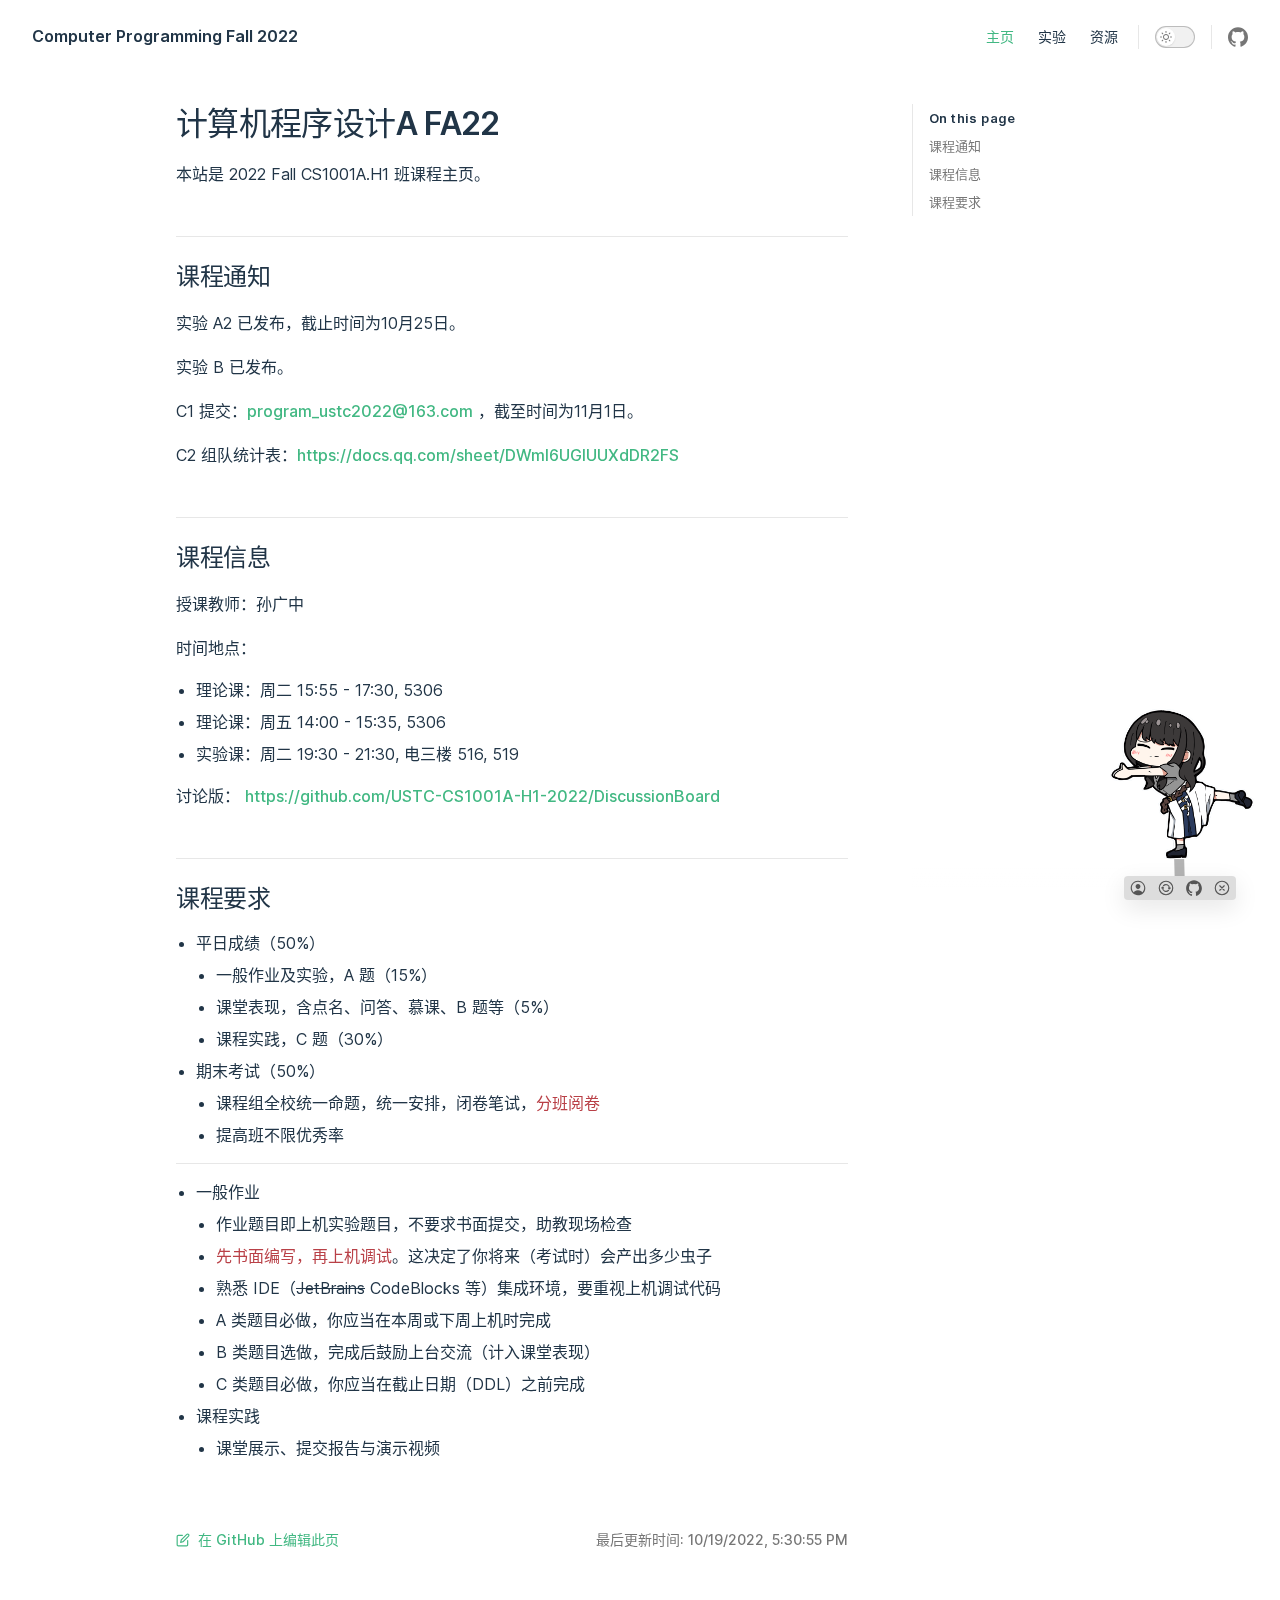
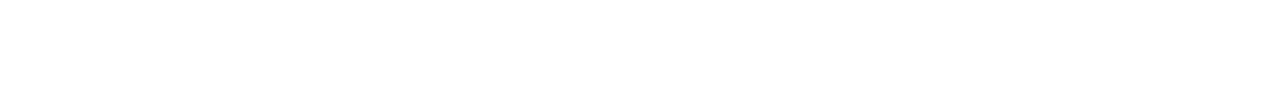
==== commit b20ce025: "Update gh-pages to output generated at aea5b97" ====
--- a/index.html
+++ b/index.html
@@ -14,7 +14,7 @@
   </head>
   <body>
     <div id="app"><div class="Layout" data-v-8914fd64><!--[--><!--]--><!--[--><span tabindex="-1" data-v-9b5c0a8b></span><a href="#VPContent" class="VPSkipLink visually-hidden" data-v-9b5c0a8b> Skip to content </a><!--]--><!----><header class="VPNav no-sidebar" data-v-8914fd64 data-v-06ce0802><div class="VPNavBar" data-v-06ce0802 data-v-48127d23><div class="container" data-v-48127d23><div class="VPNavBarTitle" data-v-48127d23 data-v-0b61fce0><a class="title" href="/" data-v-0b61fce0><!--[--><!--]--><!----><!--[-->Computer Programming Fall 2022<!--]--><!--[--><!--]--></a></div><div class="content" data-v-48127d23><!--[--><!--]--><!----><nav aria-labelledby="main-nav-aria-label" class="VPNavBarMenu menu" data-v-48127d23 data-v-d08e3b88><span id="main-nav-aria-label" class="visually-hidden" data-v-d08e3b88>Main Navigation</span><!--[--><!--[--><a class="VPLink link VPNavBarMenuLink active" href="/" data-v-d08e3b88 data-v-4b6a3e6d data-v-41640034><!--[-->主页<!--]--><!----></a><!--]--><!--[--><a class="VPLink link VPNavBarMenuLink" href="/labs/a2.html" data-v-d08e3b88 data-v-4b6a3e6d data-v-41640034><!--[-->实验<!--]--><!----></a><!--]--><!--[--><a class="VPLink link VPNavBarMenuLink" href="/resource.html" data-v-d08e3b88 data-v-4b6a3e6d data-v-41640034><!--[-->资源<!--]--><!----></a><!--]--><!--]--></nav><!----><div class="VPNavBarAppearance appearance" data-v-48127d23 data-v-b6038793><button class="VPSwitch VPSwitchAppearance" type="button" role="switch" aria-label="toggle dark mode" data-v-b6038793 data-v-5ffe2d4f data-v-7b20cd57><span class="check" data-v-7b20cd57><span class="icon" data-v-7b20cd57><!--[--><svg xmlns="http://www.w3.org/2000/svg" aria-hidden="true" focusable="false" viewbox="0 0 24 24" class="sun" data-v-5ffe2d4f><path d="M12,18c-3.3,0-6-2.7-6-6s2.7-6,6-6s6,2.7,6,6S15.3,18,12,18zM12,8c-2.2,0-4,1.8-4,4c0,2.2,1.8,4,4,4c2.2,0,4-1.8,4-4C16,9.8,14.2,8,12,8z"></path><path d="M12,4c-0.6,0-1-0.4-1-1V1c0-0.6,0.4-1,1-1s1,0.4,1,1v2C13,3.6,12.6,4,12,4z"></path><path d="M12,24c-0.6,0-1-0.4-1-1v-2c0-0.6,0.4-1,1-1s1,0.4,1,1v2C13,23.6,12.6,24,12,24z"></path><path d="M5.6,6.6c-0.3,0-0.5-0.1-0.7-0.3L3.5,4.9c-0.4-0.4-0.4-1,0-1.4s1-0.4,1.4,0l1.4,1.4c0.4,0.4,0.4,1,0,1.4C6.2,6.5,5.9,6.6,5.6,6.6z"></path><path d="M19.8,20.8c-0.3,0-0.5-0.1-0.7-0.3l-1.4-1.4c-0.4-0.4-0.4-1,0-1.4s1-0.4,1.4,0l1.4,1.4c0.4,0.4,0.4,1,0,1.4C20.3,20.7,20,20.8,19.8,20.8z"></path><path d="M3,13H1c-0.6,0-1-0.4-1-1s0.4-1,1-1h2c0.6,0,1,0.4,1,1S3.6,13,3,13z"></path><path d="M23,13h-2c-0.6,0-1-0.4-1-1s0.4-1,1-1h2c0.6,0,1,0.4,1,1S23.6,13,23,13z"></path><path d="M4.2,20.8c-0.3,0-0.5-0.1-0.7-0.3c-0.4-0.4-0.4-1,0-1.4l1.4-1.4c0.4-0.4,1-0.4,1.4,0s0.4,1,0,1.4l-1.4,1.4C4.7,20.7,4.5,20.8,4.2,20.8z"></path><path d="M18.4,6.6c-0.3,0-0.5-0.1-0.7-0.3c-0.4-0.4-0.4-1,0-1.4l1.4-1.4c0.4-0.4,1-0.4,1.4,0s0.4,1,0,1.4l-1.4,1.4C18.9,6.5,18.6,6.6,18.4,6.6z"></path></svg><svg xmlns="http://www.w3.org/2000/svg" aria-hidden="true" focusable="false" viewbox="0 0 24 24" class="moon" data-v-5ffe2d4f><path d="M12.1,22c-0.3,0-0.6,0-0.9,0c-5.5-0.5-9.5-5.4-9-10.9c0.4-4.8,4.2-8.6,9-9c0.4,0,0.8,0.2,1,0.5c0.2,0.3,0.2,0.8-0.1,1.1c-2,2.7-1.4,6.4,1.3,8.4c2.1,1.6,5,1.6,7.1,0c0.3-0.2,0.7-0.3,1.1-0.1c0.3,0.2,0.5,0.6,0.5,1c-0.2,2.7-1.5,5.1-3.6,6.8C16.6,21.2,14.4,22,12.1,22zM9.3,4.4c-2.9,1-5,3.6-5.2,6.8c-0.4,4.4,2.8,8.3,7.2,8.7c2.1,0.2,4.2-0.4,5.8-1.8c1.1-0.9,1.9-2.1,2.4-3.4c-2.5,0.9-5.3,0.5-7.5-1.1C9.2,11.4,8.1,7.7,9.3,4.4z"></path></svg><!--]--></span></span></button></div><div class="VPSocialLinks VPNavBarSocialLinks social-links" data-v-48127d23 data-v-d80d3f40 data-v-6cbd483c><!--[--><a class="VPSocialLink" href="https://github.com/txtxj/Computer-Programming-A" target="_blank" rel="noopener" data-v-6cbd483c data-v-cab0336f><svg role="img" viewBox="0 0 24 24" xmlns="http://www.w3.org/2000/svg"><title>GitHub</title><path d="M12 .297c-6.63 0-12 5.373-12 12 0 5.303 3.438 9.8 8.205 11.385.6.113.82-.258.82-.577 0-.285-.01-1.04-.015-2.04-3.338.724-4.042-1.61-4.042-1.61C4.422 18.07 3.633 17.7 3.633 17.7c-1.087-.744.084-.729.084-.729 1.205.084 1.838 1.236 1.838 1.236 1.07 1.835 2.809 1.305 3.495.998.108-.776.417-1.305.76-1.605-2.665-.3-5.466-1.332-5.466-5.93 0-1.31.465-2.38 1.235-3.22-.135-.303-.54-1.523.105-3.176 0 0 1.005-.322 3.3 1.23.96-.267 1.98-.399 3-.405 1.02.006 2.04.138 3 .405 2.28-1.552 3.285-1.23 3.285-1.23.645 1.653.24 2.873.12 3.176.765.84 1.23 1.91 1.23 3.22 0 4.61-2.805 5.625-5.475 5.92.42.36.81 1.096.81 2.22 0 1.606-.015 2.896-.015 3.286 0 .315.21.69.825.57C20.565 22.092 24 17.592 24 12.297c0-6.627-5.373-12-12-12"/></svg></a><!--]--></div><div class="VPFlyout VPNavBarExtra extra" data-v-48127d23 data-v-bb6d5235 data-v-2d4d7b46><button type="button" class="button" aria-haspopup="true" aria-expanded="false" aria-label="extra navigation" data-v-2d4d7b46><svg xmlns="http://www.w3.org/2000/svg" aria-hidden="true" focusable="false" viewbox="0 0 24 24" class="icon" data-v-2d4d7b46><circle cx="12" cy="12" r="2"></circle><circle cx="19" cy="12" r="2"></circle><circle cx="5" cy="12" r="2"></circle></svg></button><div class="menu" data-v-2d4d7b46><div class="VPMenu" data-v-2d4d7b46 data-v-b2ff56d7><!----><!--[--><!--[--><!----><div class="group" data-v-bb6d5235><div class="item appearance" data-v-bb6d5235><p class="label" data-v-bb6d5235>Appearance</p><div class="appearance-action" data-v-bb6d5235><button class="VPSwitch VPSwitchAppearance" type="button" role="switch" aria-label="toggle dark mode" data-v-bb6d5235 data-v-5ffe2d4f data-v-7b20cd57><span class="check" data-v-7b20cd57><span class="icon" data-v-7b20cd57><!--[--><svg xmlns="http://www.w3.org/2000/svg" aria-hidden="true" focusable="false" viewbox="0 0 24 24" class="sun" data-v-5ffe2d4f><path d="M12,18c-3.3,0-6-2.7-6-6s2.7-6,6-6s6,2.7,6,6S15.3,18,12,18zM12,8c-2.2,0-4,1.8-4,4c0,2.2,1.8,4,4,4c2.2,0,4-1.8,4-4C16,9.8,14.2,8,12,8z"></path><path d="M12,4c-0.6,0-1-0.4-1-1V1c0-0.6,0.4-1,1-1s1,0.4,1,1v2C13,3.6,12.6,4,12,4z"></path><path d="M12,24c-0.6,0-1-0.4-1-1v-2c0-0.6,0.4-1,1-1s1,0.4,1,1v2C13,23.6,12.6,24,12,24z"></path><path d="M5.6,6.6c-0.3,0-0.5-0.1-0.7-0.3L3.5,4.9c-0.4-0.4-0.4-1,0-1.4s1-0.4,1.4,0l1.4,1.4c0.4,0.4,0.4,1,0,1.4C6.2,6.5,5.9,6.6,5.6,6.6z"></path><path d="M19.8,20.8c-0.3,0-0.5-0.1-0.7-0.3l-1.4-1.4c-0.4-0.4-0.4-1,0-1.4s1-0.4,1.4,0l1.4,1.4c0.4,0.4,0.4,1,0,1.4C20.3,20.7,20,20.8,19.8,20.8z"></path><path d="M3,13H1c-0.6,0-1-0.4-1-1s0.4-1,1-1h2c0.6,0,1,0.4,1,1S3.6,13,3,13z"></path><path d="M23,13h-2c-0.6,0-1-0.4-1-1s0.4-1,1-1h2c0.6,0,1,0.4,1,1S23.6,13,23,13z"></path><path d="M4.2,20.8c-0.3,0-0.5-0.1-0.7-0.3c-0.4-0.4-0.4-1,0-1.4l1.4-1.4c0.4-0.4,1-0.4,1.4,0s0.4,1,0,1.4l-1.4,1.4C4.7,20.7,4.5,20.8,4.2,20.8z"></path><path d="M18.4,6.6c-0.3,0-0.5-0.1-0.7-0.3c-0.4-0.4-0.4-1,0-1.4l1.4-1.4c0.4-0.4,1-0.4,1.4,0s0.4,1,0,1.4l-1.4,1.4C18.9,6.5,18.6,6.6,18.4,6.6z"></path></svg><svg xmlns="http://www.w3.org/2000/svg" aria-hidden="true" focusable="false" viewbox="0 0 24 24" class="moon" data-v-5ffe2d4f><path d="M12.1,22c-0.3,0-0.6,0-0.9,0c-5.5-0.5-9.5-5.4-9-10.9c0.4-4.8,4.2-8.6,9-9c0.4,0,0.8,0.2,1,0.5c0.2,0.3,0.2,0.8-0.1,1.1c-2,2.7-1.4,6.4,1.3,8.4c2.1,1.6,5,1.6,7.1,0c0.3-0.2,0.7-0.3,1.1-0.1c0.3,0.2,0.5,0.6,0.5,1c-0.2,2.7-1.5,5.1-3.6,6.8C16.6,21.2,14.4,22,12.1,22zM9.3,4.4c-2.9,1-5,3.6-5.2,6.8c-0.4,4.4,2.8,8.3,7.2,8.7c2.1,0.2,4.2-0.4,5.8-1.8c1.1-0.9,1.9-2.1,2.4-3.4c-2.5,0.9-5.3,0.5-7.5-1.1C9.2,11.4,8.1,7.7,9.3,4.4z"></path></svg><!--]--></span></span></button></div></div></div><div class="group" data-v-bb6d5235><div class="item social-links" data-v-bb6d5235><div class="VPSocialLinks social-links-list" data-v-bb6d5235 data-v-6cbd483c><!--[--><a class="VPSocialLink" href="https://github.com/txtxj/Computer-Programming-A" target="_blank" rel="noopener" data-v-6cbd483c data-v-cab0336f><svg role="img" viewBox="0 0 24 24" xmlns="http://www.w3.org/2000/svg"><title>GitHub</title><path d="M12 .297c-6.63 0-12 5.373-12 12 0 5.303 3.438 9.8 8.205 11.385.6.113.82-.258.82-.577 0-.285-.01-1.04-.015-2.04-3.338.724-4.042-1.61-4.042-1.61C4.422 18.07 3.633 17.7 3.633 17.7c-1.087-.744.084-.729.084-.729 1.205.084 1.838 1.236 1.838 1.236 1.07 1.835 2.809 1.305 3.495.998.108-.776.417-1.305.76-1.605-2.665-.3-5.466-1.332-5.466-5.93 0-1.31.465-2.38 1.235-3.22-.135-.303-.54-1.523.105-3.176 0 0 1.005-.322 3.3 1.23.96-.267 1.98-.399 3-.405 1.02.006 2.04.138 3 .405 2.28-1.552 3.285-1.23 3.285-1.23.645 1.653.24 2.873.12 3.176.765.84 1.23 1.91 1.23 3.22 0 4.61-2.805 5.625-5.475 5.92.42.36.81 1.096.81 2.22 0 1.606-.015 2.896-.015 3.286 0 .315.21.69.825.57C20.565 22.092 24 17.592 24 12.297c0-6.627-5.373-12-12-12"/></svg></a><!--]--></div></div></div><!--]--><!--]--></div></div></div><!--[--><!--]--><button type="button" class="VPNavBarHamburger hamburger" aria-label="mobile navigation" aria-expanded="false" aria-controls="VPNavScreen" data-v-48127d23 data-v-4e0ad00b><span class="container" data-v-4e0ad00b><span class="top" data-v-4e0ad00b></span><span class="middle" data-v-4e0ad00b></span><span class="bottom" data-v-4e0ad00b></span></span></button></div></div></div><!----></header><!----><!----><div class="VPContent" id="VPContent" data-v-8914fd64 data-v-c68af68e><div class="VPDoc has-aside" data-v-c68af68e data-v-9e57dc91><div class="container" data-v-9e57dc91><div class="aside" data-v-9e57dc91><div class="aside-curtain" data-v-9e57dc91></div><div class="aside-container" data-v-9e57dc91><div class="aside-content" data-v-9e57dc91><div class="VPDocAside" data-v-9e57dc91 data-v-0ff10a53><!--[--><!--]--><!--[--><!--]--><div class="VPDocAsideOutline has-outline" data-v-0ff10a53 data-v-8e01dcc9><div class="content" data-v-8e01dcc9><div class="outline-marker" data-v-8e01dcc9></div><div class="outline-title" data-v-8e01dcc9>On this page</div><nav aria-labelledby="doc-outline-aria-label" data-v-8e01dcc9><span class="visually-hidden" id="doc-outline-aria-label" data-v-8e01dcc9> Table of Contents for current page </span><ul class="root" data-v-8e01dcc9><!--[--><li style="" data-v-8e01dcc9><a class="outline-link" href="#课程通知" data-v-8e01dcc9>课程通知</a><!----></li><li style="" data-v-8e01dcc9><a class="outline-link" href="#课程信息" data-v-8e01dcc9>课程信息</a><!----></li><li style="" data-v-8e01dcc9><a class="outline-link" href="#课程要求" data-v-8e01dcc9>课程要求</a><!----></li><!--]--></ul></nav></div></div><!--[--><!--]--><div class="spacer" data-v-0ff10a53></div><!--[--><!--]--><!----><!--[--><!--]--><!--[--><!--]--></div></div></div></div><div class="content" data-v-9e57dc91><div class="content-container" data-v-9e57dc91><!--[--><!--]--><main class="main" data-v-9e57dc91><div style="position:relative;" class="vp-doc _index" data-v-9e57dc91><div><h1 id="计算机程序设计a-fa22" tabindex="-1">计算机程序设计A FA22 <a class="header-anchor" href="#计算机程序设计a-fa22" aria-hidden="true">#</a></h1><p>本站是 2022 Fall CS1001A.H1 班课程主页。</p><h2 id="课程通知" tabindex="-1">课程通知 <a class="header-anchor" href="#课程通知" aria-hidden="true">#</a></h2><p>实验 A2 已发布，截止时间为10月25日。</p><p>实验 B 已发布。</p><p>C1 提交：<a href="mailto:program_ustc2022@163.com" target="_blank" rel="noreferrer">program_ustc2022@163.com</a> ，截至时间为11月1日。</p><p>C2 组队统计表：<a href="https://docs.qq.com/sheet/DWml6UGlUUXdDR2FS" target="_blank" rel="noreferrer">https://docs.qq.com/sheet/DWml6UGlUUXdDR2FS</a></p><h2 id="课程信息" tabindex="-1">课程信息 <a class="header-anchor" href="#课程信息" aria-hidden="true">#</a></h2><p><strong>授课教师</strong>：孙广中</p><p><strong>时间地点</strong>：</p><ul><li>理论课：周二 15:55 - 17:30, 5306</li><li>理论课：周五 14:00 - 15:35, 5306</li><li>实验课：周二 19:30 - 21:30, 电三楼 516, 519</li></ul><p>讨论版： <a href="https://github.com/USTC-CS1001A-H1-2022/DiscussionBoard" target="_blank" rel="noreferrer">https://github.com/USTC-CS1001A-H1-2022/DiscussionBoard</a></p><h2 id="课程要求" tabindex="-1">课程要求 <a class="header-anchor" href="#课程要求" aria-hidden="true">#</a></h2><ul><li>平日成绩（50%） <ul><li>一般作业及实验，A 题（15%）</li><li>课堂表现，含点名、问答、慕课、B 题等（5%）</li><li>课程实践，C 题（30%）</li></ul></li><li>期末考试（50%） <ul><li>课程组全校统一命题，统一安排，闭卷笔试，<span style="color:#b94047;">分班阅卷</span></li><li>提高班不限优秀率</li></ul></li></ul><hr><ul><li>一般作业 <ul><li>作业题目即上机实验题目，不要求书面提交，助教现场检查</li><li><span style="color:#b94047;">先书面编写，再上机调试</span>。这决定了你将来（考试时）会产出多少虫子</li><li>熟悉 IDE（<s>JetBrains</s> CodeBlocks 等）集成环境，要重视上机调试代码</li><li>A 类题目必做，你应当在本周或下周上机时完成</li><li>B 类题目选做，完成后鼓励上台交流（计入课堂表现）</li><li>C 类题目必做，你应当在截止日期（DDL）之前完成</li></ul></li><li>课程实践 <ul><li>课堂展示、提交报告与演示视频</li></ul></li></ul></div></div></main><!--[--><!--]--><footer class="VPDocFooter" data-v-9e57dc91 data-v-cd158521><div class="edit-info" data-v-cd158521><div class="edit-link" data-v-cd158521><a class="VPLink link edit-link-button" href="https://github.com/txtxj/Computer-Programming-A/edit/main/docs/index.md" target="_self" rel="noreferrer" data-v-cd158521 data-v-41640034><!--[--><svg xmlns="http://www.w3.org/2000/svg" viewbox="0 0 24 24" class="edit-link-icon" data-v-cd158521><path d="M18,23H4c-1.7,0-3-1.3-3-3V6c0-1.7,1.3-3,3-3h7c0.6,0,1,0.4,1,1s-0.4,1-1,1H4C3.4,5,3,5.4,3,6v14c0,0.6,0.4,1,1,1h14c0.6,0,1-0.4,1-1v-7c0-0.6,0.4-1,1-1s1,0.4,1,1v7C21,21.7,19.7,23,18,23z"></path><path d="M8,17c-0.3,0-0.5-0.1-0.7-0.3C7,16.5,6.9,16.1,7,15.8l1-4c0-0.2,0.1-0.3,0.3-0.5l9.5-9.5c1.2-1.2,3.2-1.2,4.4,0c1.2,1.2,1.2,3.2,0,4.4l-9.5,9.5c-0.1,0.1-0.3,0.2-0.5,0.3l-4,1C8.2,17,8.1,17,8,17zM9.9,12.5l-0.5,2.1l2.1-0.5l9.3-9.3c0.4-0.4,0.4-1.1,0-1.6c-0.4-0.4-1.2-0.4-1.6,0l0,0L9.9,12.5z M18.5,2.5L18.5,2.5L18.5,2.5z"></path></svg> 在 GitHub 上编辑此页 <!--]--><!----></a></div><div class="last-updated" data-v-cd158521><p class="VPLastUpdated" data-v-cd158521 data-v-2204ce41>最后更新时间: <time datatime="2022-10-19T17:30:55.000Z" data-v-2204ce41></time></p></div></div><!----></footer><!--[--><!--]--></div></div></div></div></div><!----><!--[--><!--]--></div></div>
-    <script>__VP_HASH_MAP__ = JSON.parse("{\"index.md\":\"58cb3dcf\",\"labs_a1.md\":\"f4e2ed94\",\"labs_a2.md\":\"ac26aa58\",\"labs_b.md\":\"69ade168\",\"labs_c1.md\":\"62408a08\",\"labs_c2.md\":\"fe4fbe59\",\"labs_group.md\":\"91ff7184\",\"resource.md\":\"f66062ff\"}")</script>
+    <script>__VP_HASH_MAP__ = JSON.parse("{\"index.md\":\"58cb3dcf\",\"labs_a1.md\":\"f4e2ed94\",\"labs_a2.md\":\"ac26aa58\",\"labs_b.md\":\"b5a14874\",\"labs_c1.md\":\"62408a08\",\"labs_c2.md\":\"fe4fbe59\",\"labs_group.md\":\"91ff7184\",\"resource.md\":\"f66062ff\"}")</script>
     <script type="module" async src="/assets/app.7b970417.js"></script>
     
   </body>
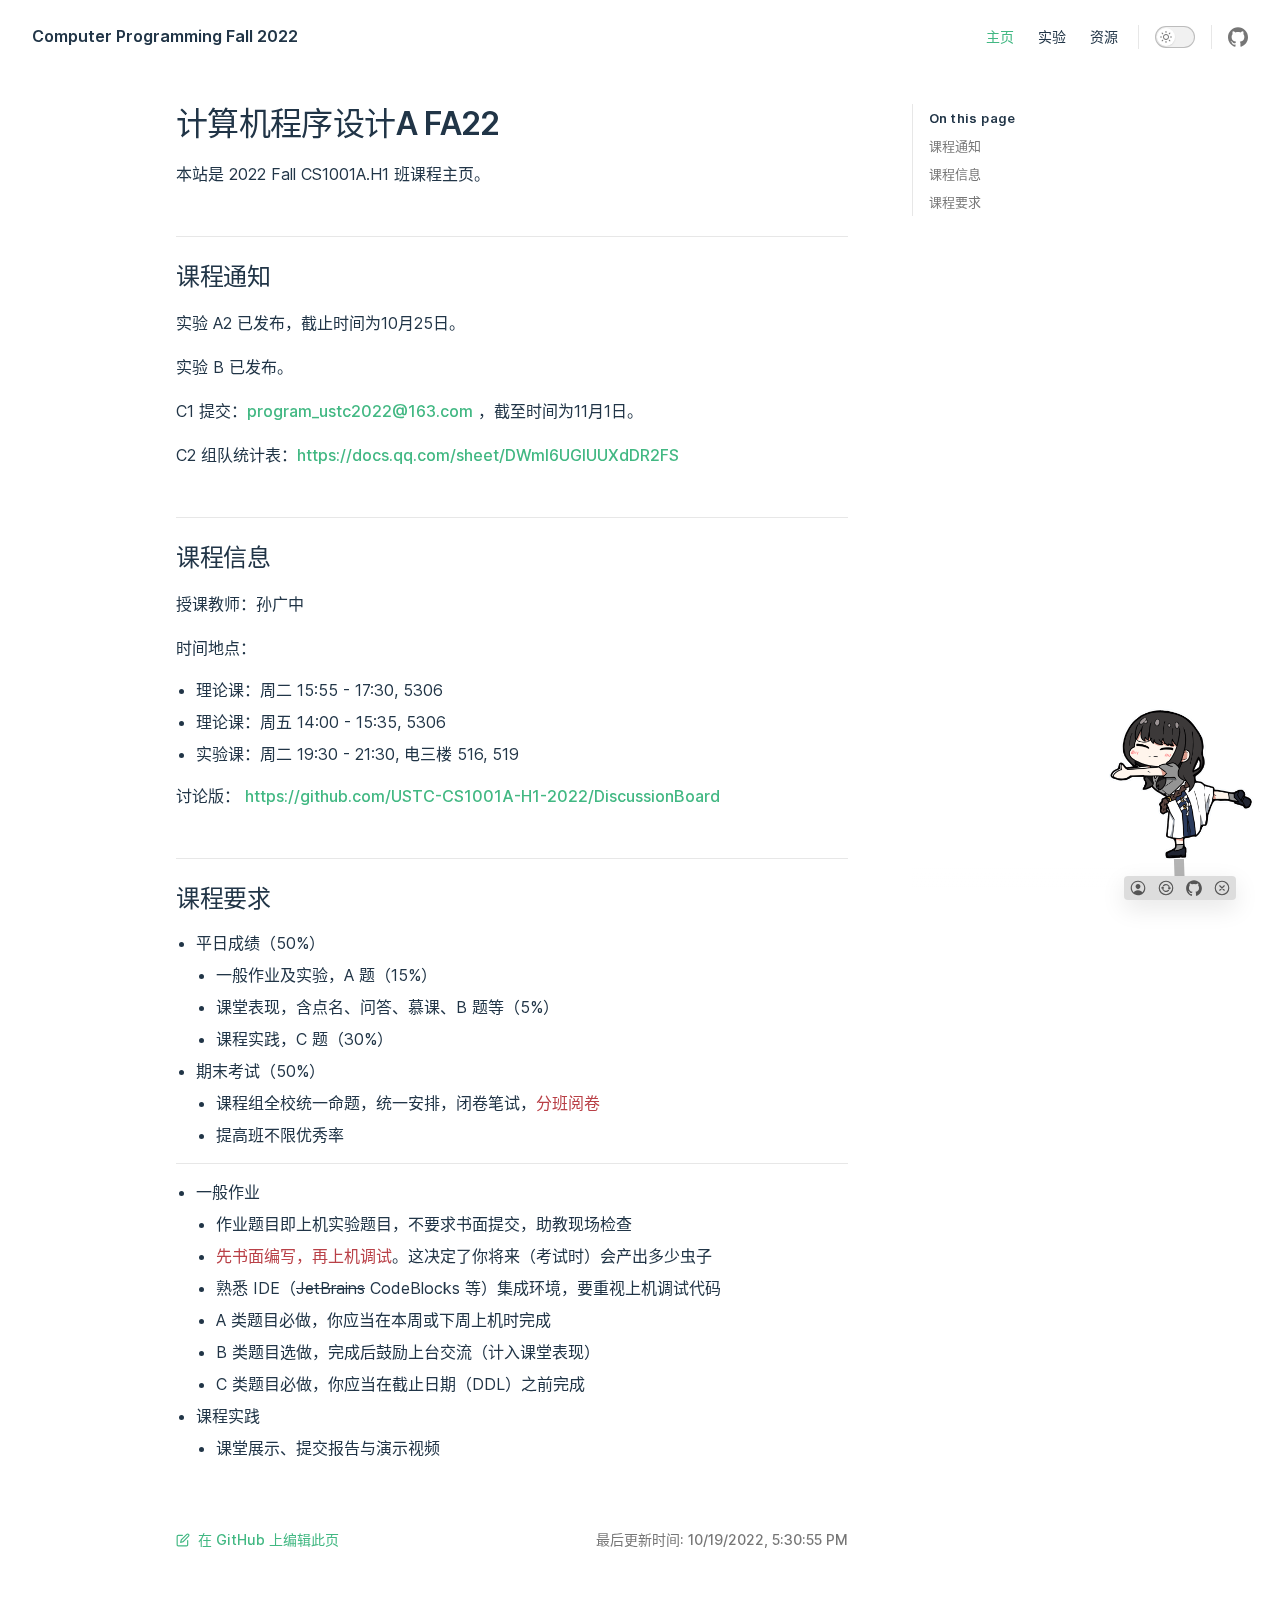
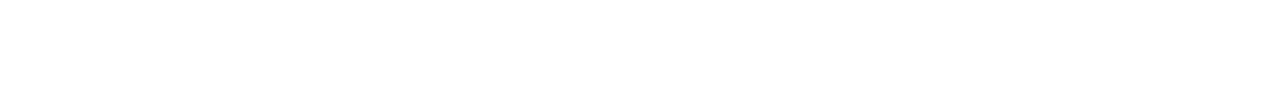
==== commit e57419d9: "Update gh-pages to output generated at 635cb3b" ====
--- a/index.html
+++ b/index.html
@@ -14,7 +14,7 @@
   </head>
   <body>
     <div id="app"><div class="Layout" data-v-8914fd64><!--[--><!--]--><!--[--><span tabindex="-1" data-v-9b5c0a8b></span><a href="#VPContent" class="VPSkipLink visually-hidden" data-v-9b5c0a8b> Skip to content </a><!--]--><!----><header class="VPNav no-sidebar" data-v-8914fd64 data-v-06ce0802><div class="VPNavBar" data-v-06ce0802 data-v-48127d23><div class="container" data-v-48127d23><div class="VPNavBarTitle" data-v-48127d23 data-v-0b61fce0><a class="title" href="/" data-v-0b61fce0><!--[--><!--]--><!----><!--[-->Computer Programming Fall 2022<!--]--><!--[--><!--]--></a></div><div class="content" data-v-48127d23><!--[--><!--]--><!----><nav aria-labelledby="main-nav-aria-label" class="VPNavBarMenu menu" data-v-48127d23 data-v-d08e3b88><span id="main-nav-aria-label" class="visually-hidden" data-v-d08e3b88>Main Navigation</span><!--[--><!--[--><a class="VPLink link VPNavBarMenuLink active" href="/" data-v-d08e3b88 data-v-4b6a3e6d data-v-41640034><!--[-->主页<!--]--><!----></a><!--]--><!--[--><a class="VPLink link VPNavBarMenuLink" href="/labs/a2.html" data-v-d08e3b88 data-v-4b6a3e6d data-v-41640034><!--[-->实验<!--]--><!----></a><!--]--><!--[--><a class="VPLink link VPNavBarMenuLink" href="/resource.html" data-v-d08e3b88 data-v-4b6a3e6d data-v-41640034><!--[-->资源<!--]--><!----></a><!--]--><!--]--></nav><!----><div class="VPNavBarAppearance appearance" data-v-48127d23 data-v-b6038793><button class="VPSwitch VPSwitchAppearance" type="button" role="switch" aria-label="toggle dark mode" data-v-b6038793 data-v-5ffe2d4f data-v-7b20cd57><span class="check" data-v-7b20cd57><span class="icon" data-v-7b20cd57><!--[--><svg xmlns="http://www.w3.org/2000/svg" aria-hidden="true" focusable="false" viewbox="0 0 24 24" class="sun" data-v-5ffe2d4f><path d="M12,18c-3.3,0-6-2.7-6-6s2.7-6,6-6s6,2.7,6,6S15.3,18,12,18zM12,8c-2.2,0-4,1.8-4,4c0,2.2,1.8,4,4,4c2.2,0,4-1.8,4-4C16,9.8,14.2,8,12,8z"></path><path d="M12,4c-0.6,0-1-0.4-1-1V1c0-0.6,0.4-1,1-1s1,0.4,1,1v2C13,3.6,12.6,4,12,4z"></path><path d="M12,24c-0.6,0-1-0.4-1-1v-2c0-0.6,0.4-1,1-1s1,0.4,1,1v2C13,23.6,12.6,24,12,24z"></path><path d="M5.6,6.6c-0.3,0-0.5-0.1-0.7-0.3L3.5,4.9c-0.4-0.4-0.4-1,0-1.4s1-0.4,1.4,0l1.4,1.4c0.4,0.4,0.4,1,0,1.4C6.2,6.5,5.9,6.6,5.6,6.6z"></path><path d="M19.8,20.8c-0.3,0-0.5-0.1-0.7-0.3l-1.4-1.4c-0.4-0.4-0.4-1,0-1.4s1-0.4,1.4,0l1.4,1.4c0.4,0.4,0.4,1,0,1.4C20.3,20.7,20,20.8,19.8,20.8z"></path><path d="M3,13H1c-0.6,0-1-0.4-1-1s0.4-1,1-1h2c0.6,0,1,0.4,1,1S3.6,13,3,13z"></path><path d="M23,13h-2c-0.6,0-1-0.4-1-1s0.4-1,1-1h2c0.6,0,1,0.4,1,1S23.6,13,23,13z"></path><path d="M4.2,20.8c-0.3,0-0.5-0.1-0.7-0.3c-0.4-0.4-0.4-1,0-1.4l1.4-1.4c0.4-0.4,1-0.4,1.4,0s0.4,1,0,1.4l-1.4,1.4C4.7,20.7,4.5,20.8,4.2,20.8z"></path><path d="M18.4,6.6c-0.3,0-0.5-0.1-0.7-0.3c-0.4-0.4-0.4-1,0-1.4l1.4-1.4c0.4-0.4,1-0.4,1.4,0s0.4,1,0,1.4l-1.4,1.4C18.9,6.5,18.6,6.6,18.4,6.6z"></path></svg><svg xmlns="http://www.w3.org/2000/svg" aria-hidden="true" focusable="false" viewbox="0 0 24 24" class="moon" data-v-5ffe2d4f><path d="M12.1,22c-0.3,0-0.6,0-0.9,0c-5.5-0.5-9.5-5.4-9-10.9c0.4-4.8,4.2-8.6,9-9c0.4,0,0.8,0.2,1,0.5c0.2,0.3,0.2,0.8-0.1,1.1c-2,2.7-1.4,6.4,1.3,8.4c2.1,1.6,5,1.6,7.1,0c0.3-0.2,0.7-0.3,1.1-0.1c0.3,0.2,0.5,0.6,0.5,1c-0.2,2.7-1.5,5.1-3.6,6.8C16.6,21.2,14.4,22,12.1,22zM9.3,4.4c-2.9,1-5,3.6-5.2,6.8c-0.4,4.4,2.8,8.3,7.2,8.7c2.1,0.2,4.2-0.4,5.8-1.8c1.1-0.9,1.9-2.1,2.4-3.4c-2.5,0.9-5.3,0.5-7.5-1.1C9.2,11.4,8.1,7.7,9.3,4.4z"></path></svg><!--]--></span></span></button></div><div class="VPSocialLinks VPNavBarSocialLinks social-links" data-v-48127d23 data-v-d80d3f40 data-v-6cbd483c><!--[--><a class="VPSocialLink" href="https://github.com/txtxj/Computer-Programming-A" target="_blank" rel="noopener" data-v-6cbd483c data-v-cab0336f><svg role="img" viewBox="0 0 24 24" xmlns="http://www.w3.org/2000/svg"><title>GitHub</title><path d="M12 .297c-6.63 0-12 5.373-12 12 0 5.303 3.438 9.8 8.205 11.385.6.113.82-.258.82-.577 0-.285-.01-1.04-.015-2.04-3.338.724-4.042-1.61-4.042-1.61C4.422 18.07 3.633 17.7 3.633 17.7c-1.087-.744.084-.729.084-.729 1.205.084 1.838 1.236 1.838 1.236 1.07 1.835 2.809 1.305 3.495.998.108-.776.417-1.305.76-1.605-2.665-.3-5.466-1.332-5.466-5.93 0-1.31.465-2.38 1.235-3.22-.135-.303-.54-1.523.105-3.176 0 0 1.005-.322 3.3 1.23.96-.267 1.98-.399 3-.405 1.02.006 2.04.138 3 .405 2.28-1.552 3.285-1.23 3.285-1.23.645 1.653.24 2.873.12 3.176.765.84 1.23 1.91 1.23 3.22 0 4.61-2.805 5.625-5.475 5.92.42.36.81 1.096.81 2.22 0 1.606-.015 2.896-.015 3.286 0 .315.21.69.825.57C20.565 22.092 24 17.592 24 12.297c0-6.627-5.373-12-12-12"/></svg></a><!--]--></div><div class="VPFlyout VPNavBarExtra extra" data-v-48127d23 data-v-bb6d5235 data-v-2d4d7b46><button type="button" class="button" aria-haspopup="true" aria-expanded="false" aria-label="extra navigation" data-v-2d4d7b46><svg xmlns="http://www.w3.org/2000/svg" aria-hidden="true" focusable="false" viewbox="0 0 24 24" class="icon" data-v-2d4d7b46><circle cx="12" cy="12" r="2"></circle><circle cx="19" cy="12" r="2"></circle><circle cx="5" cy="12" r="2"></circle></svg></button><div class="menu" data-v-2d4d7b46><div class="VPMenu" data-v-2d4d7b46 data-v-b2ff56d7><!----><!--[--><!--[--><!----><div class="group" data-v-bb6d5235><div class="item appearance" data-v-bb6d5235><p class="label" data-v-bb6d5235>Appearance</p><div class="appearance-action" data-v-bb6d5235><button class="VPSwitch VPSwitchAppearance" type="button" role="switch" aria-label="toggle dark mode" data-v-bb6d5235 data-v-5ffe2d4f data-v-7b20cd57><span class="check" data-v-7b20cd57><span class="icon" data-v-7b20cd57><!--[--><svg xmlns="http://www.w3.org/2000/svg" aria-hidden="true" focusable="false" viewbox="0 0 24 24" class="sun" data-v-5ffe2d4f><path d="M12,18c-3.3,0-6-2.7-6-6s2.7-6,6-6s6,2.7,6,6S15.3,18,12,18zM12,8c-2.2,0-4,1.8-4,4c0,2.2,1.8,4,4,4c2.2,0,4-1.8,4-4C16,9.8,14.2,8,12,8z"></path><path d="M12,4c-0.6,0-1-0.4-1-1V1c0-0.6,0.4-1,1-1s1,0.4,1,1v2C13,3.6,12.6,4,12,4z"></path><path d="M12,24c-0.6,0-1-0.4-1-1v-2c0-0.6,0.4-1,1-1s1,0.4,1,1v2C13,23.6,12.6,24,12,24z"></path><path d="M5.6,6.6c-0.3,0-0.5-0.1-0.7-0.3L3.5,4.9c-0.4-0.4-0.4-1,0-1.4s1-0.4,1.4,0l1.4,1.4c0.4,0.4,0.4,1,0,1.4C6.2,6.5,5.9,6.6,5.6,6.6z"></path><path d="M19.8,20.8c-0.3,0-0.5-0.1-0.7-0.3l-1.4-1.4c-0.4-0.4-0.4-1,0-1.4s1-0.4,1.4,0l1.4,1.4c0.4,0.4,0.4,1,0,1.4C20.3,20.7,20,20.8,19.8,20.8z"></path><path d="M3,13H1c-0.6,0-1-0.4-1-1s0.4-1,1-1h2c0.6,0,1,0.4,1,1S3.6,13,3,13z"></path><path d="M23,13h-2c-0.6,0-1-0.4-1-1s0.4-1,1-1h2c0.6,0,1,0.4,1,1S23.6,13,23,13z"></path><path d="M4.2,20.8c-0.3,0-0.5-0.1-0.7-0.3c-0.4-0.4-0.4-1,0-1.4l1.4-1.4c0.4-0.4,1-0.4,1.4,0s0.4,1,0,1.4l-1.4,1.4C4.7,20.7,4.5,20.8,4.2,20.8z"></path><path d="M18.4,6.6c-0.3,0-0.5-0.1-0.7-0.3c-0.4-0.4-0.4-1,0-1.4l1.4-1.4c0.4-0.4,1-0.4,1.4,0s0.4,1,0,1.4l-1.4,1.4C18.9,6.5,18.6,6.6,18.4,6.6z"></path></svg><svg xmlns="http://www.w3.org/2000/svg" aria-hidden="true" focusable="false" viewbox="0 0 24 24" class="moon" data-v-5ffe2d4f><path d="M12.1,22c-0.3,0-0.6,0-0.9,0c-5.5-0.5-9.5-5.4-9-10.9c0.4-4.8,4.2-8.6,9-9c0.4,0,0.8,0.2,1,0.5c0.2,0.3,0.2,0.8-0.1,1.1c-2,2.7-1.4,6.4,1.3,8.4c2.1,1.6,5,1.6,7.1,0c0.3-0.2,0.7-0.3,1.1-0.1c0.3,0.2,0.5,0.6,0.5,1c-0.2,2.7-1.5,5.1-3.6,6.8C16.6,21.2,14.4,22,12.1,22zM9.3,4.4c-2.9,1-5,3.6-5.2,6.8c-0.4,4.4,2.8,8.3,7.2,8.7c2.1,0.2,4.2-0.4,5.8-1.8c1.1-0.9,1.9-2.1,2.4-3.4c-2.5,0.9-5.3,0.5-7.5-1.1C9.2,11.4,8.1,7.7,9.3,4.4z"></path></svg><!--]--></span></span></button></div></div></div><div class="group" data-v-bb6d5235><div class="item social-links" data-v-bb6d5235><div class="VPSocialLinks social-links-list" data-v-bb6d5235 data-v-6cbd483c><!--[--><a class="VPSocialLink" href="https://github.com/txtxj/Computer-Programming-A" target="_blank" rel="noopener" data-v-6cbd483c data-v-cab0336f><svg role="img" viewBox="0 0 24 24" xmlns="http://www.w3.org/2000/svg"><title>GitHub</title><path d="M12 .297c-6.63 0-12 5.373-12 12 0 5.303 3.438 9.8 8.205 11.385.6.113.82-.258.82-.577 0-.285-.01-1.04-.015-2.04-3.338.724-4.042-1.61-4.042-1.61C4.422 18.07 3.633 17.7 3.633 17.7c-1.087-.744.084-.729.084-.729 1.205.084 1.838 1.236 1.838 1.236 1.07 1.835 2.809 1.305 3.495.998.108-.776.417-1.305.76-1.605-2.665-.3-5.466-1.332-5.466-5.93 0-1.31.465-2.38 1.235-3.22-.135-.303-.54-1.523.105-3.176 0 0 1.005-.322 3.3 1.23.96-.267 1.98-.399 3-.405 1.02.006 2.04.138 3 .405 2.28-1.552 3.285-1.23 3.285-1.23.645 1.653.24 2.873.12 3.176.765.84 1.23 1.91 1.23 3.22 0 4.61-2.805 5.625-5.475 5.92.42.36.81 1.096.81 2.22 0 1.606-.015 2.896-.015 3.286 0 .315.21.69.825.57C20.565 22.092 24 17.592 24 12.297c0-6.627-5.373-12-12-12"/></svg></a><!--]--></div></div></div><!--]--><!--]--></div></div></div><!--[--><!--]--><button type="button" class="VPNavBarHamburger hamburger" aria-label="mobile navigation" aria-expanded="false" aria-controls="VPNavScreen" data-v-48127d23 data-v-4e0ad00b><span class="container" data-v-4e0ad00b><span class="top" data-v-4e0ad00b></span><span class="middle" data-v-4e0ad00b></span><span class="bottom" data-v-4e0ad00b></span></span></button></div></div></div><!----></header><!----><!----><div class="VPContent" id="VPContent" data-v-8914fd64 data-v-c68af68e><div class="VPDoc has-aside" data-v-c68af68e data-v-9e57dc91><div class="container" data-v-9e57dc91><div class="aside" data-v-9e57dc91><div class="aside-curtain" data-v-9e57dc91></div><div class="aside-container" data-v-9e57dc91><div class="aside-content" data-v-9e57dc91><div class="VPDocAside" data-v-9e57dc91 data-v-0ff10a53><!--[--><!--]--><!--[--><!--]--><div class="VPDocAsideOutline has-outline" data-v-0ff10a53 data-v-8e01dcc9><div class="content" data-v-8e01dcc9><div class="outline-marker" data-v-8e01dcc9></div><div class="outline-title" data-v-8e01dcc9>On this page</div><nav aria-labelledby="doc-outline-aria-label" data-v-8e01dcc9><span class="visually-hidden" id="doc-outline-aria-label" data-v-8e01dcc9> Table of Contents for current page </span><ul class="root" data-v-8e01dcc9><!--[--><li style="" data-v-8e01dcc9><a class="outline-link" href="#课程通知" data-v-8e01dcc9>课程通知</a><!----></li><li style="" data-v-8e01dcc9><a class="outline-link" href="#课程信息" data-v-8e01dcc9>课程信息</a><!----></li><li style="" data-v-8e01dcc9><a class="outline-link" href="#课程要求" data-v-8e01dcc9>课程要求</a><!----></li><!--]--></ul></nav></div></div><!--[--><!--]--><div class="spacer" data-v-0ff10a53></div><!--[--><!--]--><!----><!--[--><!--]--><!--[--><!--]--></div></div></div></div><div class="content" data-v-9e57dc91><div class="content-container" data-v-9e57dc91><!--[--><!--]--><main class="main" data-v-9e57dc91><div style="position:relative;" class="vp-doc _index" data-v-9e57dc91><div><h1 id="计算机程序设计a-fa22" tabindex="-1">计算机程序设计A FA22 <a class="header-anchor" href="#计算机程序设计a-fa22" aria-hidden="true">#</a></h1><p>本站是 2022 Fall CS1001A.H1 班课程主页。</p><h2 id="课程通知" tabindex="-1">课程通知 <a class="header-anchor" href="#课程通知" aria-hidden="true">#</a></h2><p>实验 A2 已发布，截止时间为10月25日。</p><p>实验 B 已发布。</p><p>C1 提交：<a href="mailto:program_ustc2022@163.com" target="_blank" rel="noreferrer">program_ustc2022@163.com</a> ，截至时间为11月1日。</p><p>C2 组队统计表：<a href="https://docs.qq.com/sheet/DWml6UGlUUXdDR2FS" target="_blank" rel="noreferrer">https://docs.qq.com/sheet/DWml6UGlUUXdDR2FS</a></p><h2 id="课程信息" tabindex="-1">课程信息 <a class="header-anchor" href="#课程信息" aria-hidden="true">#</a></h2><p><strong>授课教师</strong>：孙广中</p><p><strong>时间地点</strong>：</p><ul><li>理论课：周二 15:55 - 17:30, 5306</li><li>理论课：周五 14:00 - 15:35, 5306</li><li>实验课：周二 19:30 - 21:30, 电三楼 516, 519</li></ul><p>讨论版： <a href="https://github.com/USTC-CS1001A-H1-2022/DiscussionBoard" target="_blank" rel="noreferrer">https://github.com/USTC-CS1001A-H1-2022/DiscussionBoard</a></p><h2 id="课程要求" tabindex="-1">课程要求 <a class="header-anchor" href="#课程要求" aria-hidden="true">#</a></h2><ul><li>平日成绩（50%） <ul><li>一般作业及实验，A 题（15%）</li><li>课堂表现，含点名、问答、慕课、B 题等（5%）</li><li>课程实践，C 题（30%）</li></ul></li><li>期末考试（50%） <ul><li>课程组全校统一命题，统一安排，闭卷笔试，<span style="color:#b94047;">分班阅卷</span></li><li>提高班不限优秀率</li></ul></li></ul><hr><ul><li>一般作业 <ul><li>作业题目即上机实验题目，不要求书面提交，助教现场检查</li><li><span style="color:#b94047;">先书面编写，再上机调试</span>。这决定了你将来（考试时）会产出多少虫子</li><li>熟悉 IDE（<s>JetBrains</s> CodeBlocks 等）集成环境，要重视上机调试代码</li><li>A 类题目必做，你应当在本周或下周上机时完成</li><li>B 类题目选做，完成后鼓励上台交流（计入课堂表现）</li><li>C 类题目必做，你应当在截止日期（DDL）之前完成</li></ul></li><li>课程实践 <ul><li>课堂展示、提交报告与演示视频</li></ul></li></ul></div></div></main><!--[--><!--]--><footer class="VPDocFooter" data-v-9e57dc91 data-v-cd158521><div class="edit-info" data-v-cd158521><div class="edit-link" data-v-cd158521><a class="VPLink link edit-link-button" href="https://github.com/txtxj/Computer-Programming-A/edit/main/docs/index.md" target="_self" rel="noreferrer" data-v-cd158521 data-v-41640034><!--[--><svg xmlns="http://www.w3.org/2000/svg" viewbox="0 0 24 24" class="edit-link-icon" data-v-cd158521><path d="M18,23H4c-1.7,0-3-1.3-3-3V6c0-1.7,1.3-3,3-3h7c0.6,0,1,0.4,1,1s-0.4,1-1,1H4C3.4,5,3,5.4,3,6v14c0,0.6,0.4,1,1,1h14c0.6,0,1-0.4,1-1v-7c0-0.6,0.4-1,1-1s1,0.4,1,1v7C21,21.7,19.7,23,18,23z"></path><path d="M8,17c-0.3,0-0.5-0.1-0.7-0.3C7,16.5,6.9,16.1,7,15.8l1-4c0-0.2,0.1-0.3,0.3-0.5l9.5-9.5c1.2-1.2,3.2-1.2,4.4,0c1.2,1.2,1.2,3.2,0,4.4l-9.5,9.5c-0.1,0.1-0.3,0.2-0.5,0.3l-4,1C8.2,17,8.1,17,8,17zM9.9,12.5l-0.5,2.1l2.1-0.5l9.3-9.3c0.4-0.4,0.4-1.1,0-1.6c-0.4-0.4-1.2-0.4-1.6,0l0,0L9.9,12.5z M18.5,2.5L18.5,2.5L18.5,2.5z"></path></svg> 在 GitHub 上编辑此页 <!--]--><!----></a></div><div class="last-updated" data-v-cd158521><p class="VPLastUpdated" data-v-cd158521 data-v-2204ce41>最后更新时间: <time datatime="2022-10-19T17:30:55.000Z" data-v-2204ce41></time></p></div></div><!----></footer><!--[--><!--]--></div></div></div></div></div><!----><!--[--><!--]--></div></div>
-    <script>__VP_HASH_MAP__ = JSON.parse("{\"index.md\":\"58cb3dcf\",\"labs_a1.md\":\"f4e2ed94\",\"labs_a2.md\":\"ac26aa58\",\"labs_b.md\":\"b5a14874\",\"labs_c1.md\":\"62408a08\",\"labs_c2.md\":\"fe4fbe59\",\"labs_group.md\":\"91ff7184\",\"resource.md\":\"f66062ff\"}")</script>
+    <script>__VP_HASH_MAP__ = JSON.parse("{\"index.md\":\"58cb3dcf\",\"labs_a1.md\":\"f4e2ed94\",\"labs_a2.md\":\"ac26aa58\",\"labs_b.md\":\"b9498d77\",\"labs_c1.md\":\"62408a08\",\"labs_c2.md\":\"fe4fbe59\",\"labs_group.md\":\"91ff7184\",\"resource.md\":\"f66062ff\"}")</script>
     <script type="module" async src="/assets/app.7b970417.js"></script>
     
   </body>
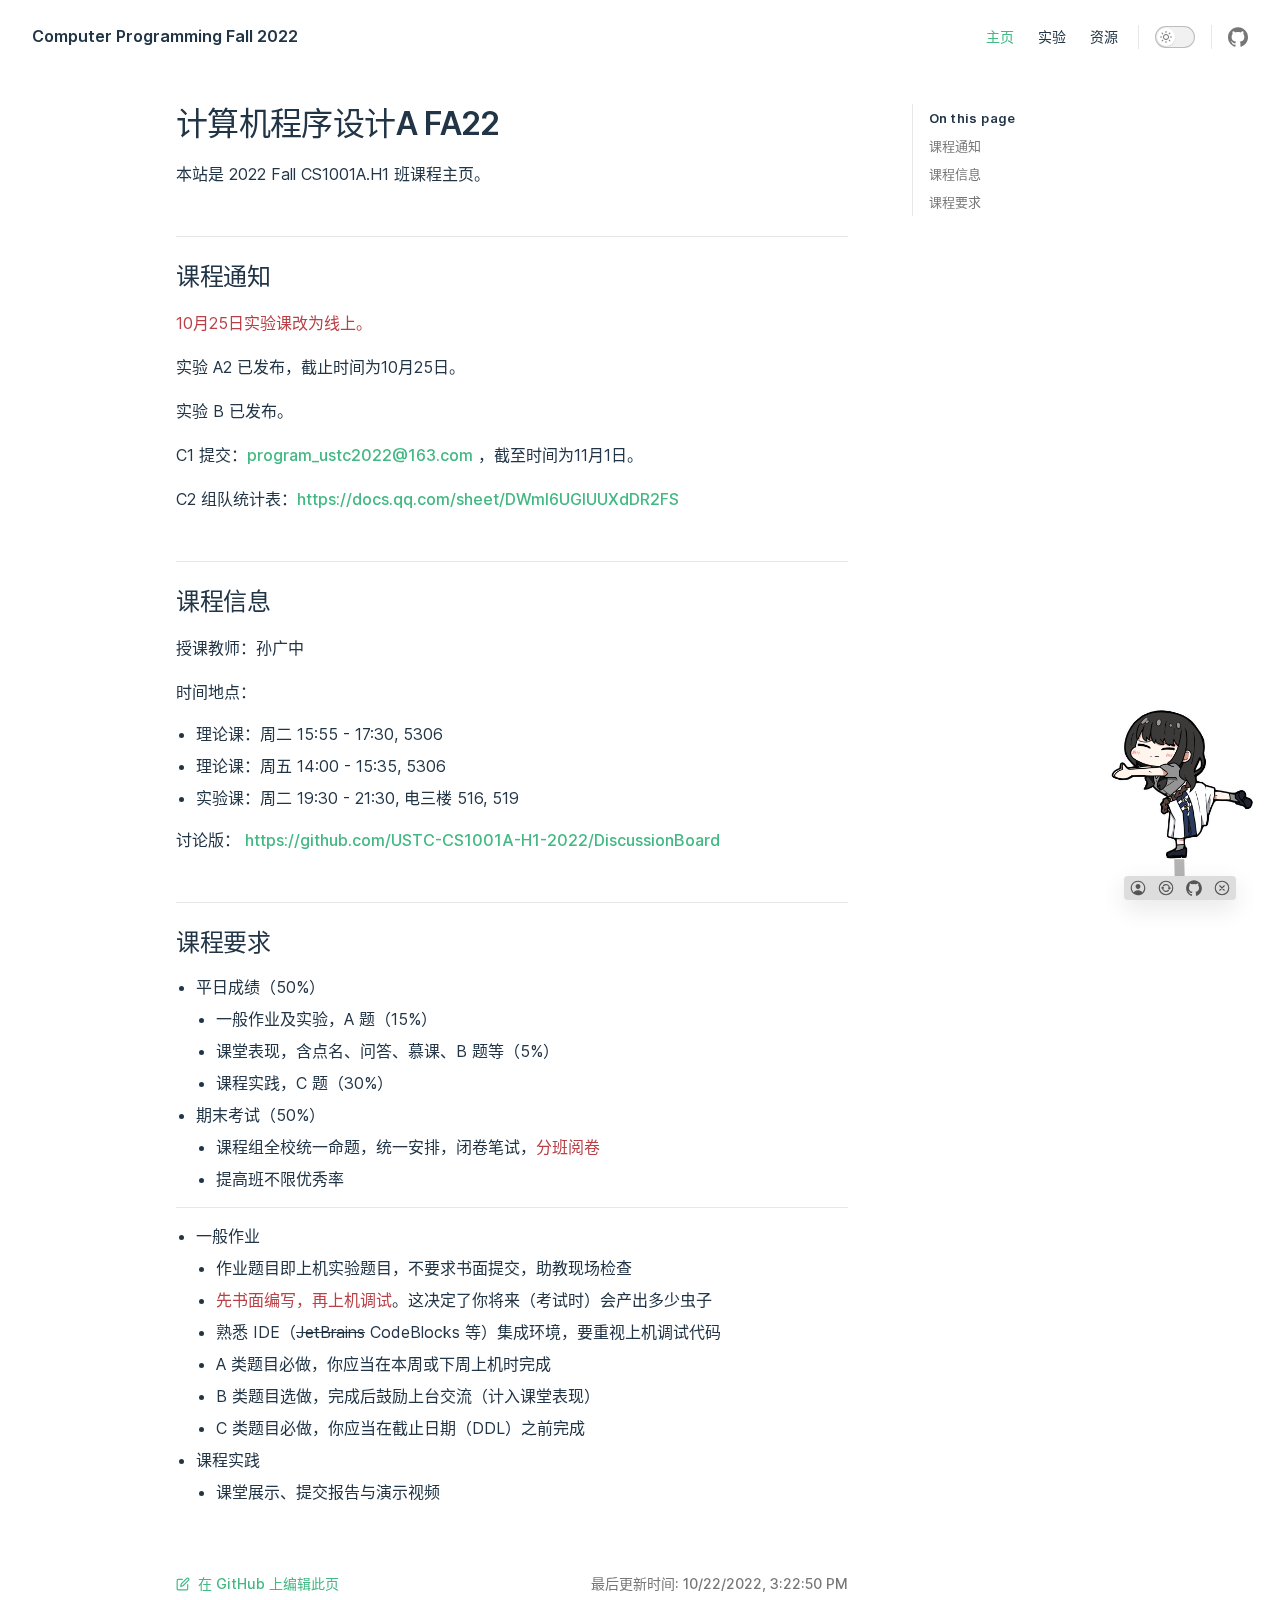
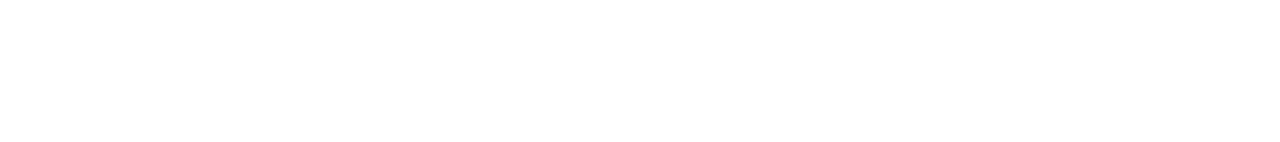
==== commit 34d87ff6: "Update gh-pages to output generated at 768f61c" ====
--- a/index.html
+++ b/index.html
@@ -8,13 +8,13 @@
     <link rel="stylesheet" href="/assets/style.00930405.css">
     <link rel="modulepreload" href="/assets/chunks/index.esm.947db0d0.js">
     <link rel="modulepreload" href="/assets/app.7b970417.js">
-    <link rel="modulepreload" href="/assets/index.md.58cb3dcf.lean.js">
+    <link rel="modulepreload" href="/assets/index.md.f5c2bca3.lean.js">
     
     <script id="check-dark-light">(()=>{const e=localStorage.getItem("vitepress-theme-appearance"),a=window.matchMedia("(prefers-color-scheme: dark)").matches;(!e||e==="auto"?a:e==="dark")&&document.documentElement.classList.add("dark")})();</script>
   </head>
   <body>
-    <div id="app"><div class="Layout" data-v-8914fd64><!--[--><!--]--><!--[--><span tabindex="-1" data-v-9b5c0a8b></span><a href="#VPContent" class="VPSkipLink visually-hidden" data-v-9b5c0a8b> Skip to content </a><!--]--><!----><header class="VPNav no-sidebar" data-v-8914fd64 data-v-06ce0802><div class="VPNavBar" data-v-06ce0802 data-v-48127d23><div class="container" data-v-48127d23><div class="VPNavBarTitle" data-v-48127d23 data-v-0b61fce0><a class="title" href="/" data-v-0b61fce0><!--[--><!--]--><!----><!--[-->Computer Programming Fall 2022<!--]--><!--[--><!--]--></a></div><div class="content" data-v-48127d23><!--[--><!--]--><!----><nav aria-labelledby="main-nav-aria-label" class="VPNavBarMenu menu" data-v-48127d23 data-v-d08e3b88><span id="main-nav-aria-label" class="visually-hidden" data-v-d08e3b88>Main Navigation</span><!--[--><!--[--><a class="VPLink link VPNavBarMenuLink active" href="/" data-v-d08e3b88 data-v-4b6a3e6d data-v-41640034><!--[-->主页<!--]--><!----></a><!--]--><!--[--><a class="VPLink link VPNavBarMenuLink" href="/labs/a2.html" data-v-d08e3b88 data-v-4b6a3e6d data-v-41640034><!--[-->实验<!--]--><!----></a><!--]--><!--[--><a class="VPLink link VPNavBarMenuLink" href="/resource.html" data-v-d08e3b88 data-v-4b6a3e6d data-v-41640034><!--[-->资源<!--]--><!----></a><!--]--><!--]--></nav><!----><div class="VPNavBarAppearance appearance" data-v-48127d23 data-v-b6038793><button class="VPSwitch VPSwitchAppearance" type="button" role="switch" aria-label="toggle dark mode" data-v-b6038793 data-v-5ffe2d4f data-v-7b20cd57><span class="check" data-v-7b20cd57><span class="icon" data-v-7b20cd57><!--[--><svg xmlns="http://www.w3.org/2000/svg" aria-hidden="true" focusable="false" viewbox="0 0 24 24" class="sun" data-v-5ffe2d4f><path d="M12,18c-3.3,0-6-2.7-6-6s2.7-6,6-6s6,2.7,6,6S15.3,18,12,18zM12,8c-2.2,0-4,1.8-4,4c0,2.2,1.8,4,4,4c2.2,0,4-1.8,4-4C16,9.8,14.2,8,12,8z"></path><path d="M12,4c-0.6,0-1-0.4-1-1V1c0-0.6,0.4-1,1-1s1,0.4,1,1v2C13,3.6,12.6,4,12,4z"></path><path d="M12,24c-0.6,0-1-0.4-1-1v-2c0-0.6,0.4-1,1-1s1,0.4,1,1v2C13,23.6,12.6,24,12,24z"></path><path d="M5.6,6.6c-0.3,0-0.5-0.1-0.7-0.3L3.5,4.9c-0.4-0.4-0.4-1,0-1.4s1-0.4,1.4,0l1.4,1.4c0.4,0.4,0.4,1,0,1.4C6.2,6.5,5.9,6.6,5.6,6.6z"></path><path d="M19.8,20.8c-0.3,0-0.5-0.1-0.7-0.3l-1.4-1.4c-0.4-0.4-0.4-1,0-1.4s1-0.4,1.4,0l1.4,1.4c0.4,0.4,0.4,1,0,1.4C20.3,20.7,20,20.8,19.8,20.8z"></path><path d="M3,13H1c-0.6,0-1-0.4-1-1s0.4-1,1-1h2c0.6,0,1,0.4,1,1S3.6,13,3,13z"></path><path d="M23,13h-2c-0.6,0-1-0.4-1-1s0.4-1,1-1h2c0.6,0,1,0.4,1,1S23.6,13,23,13z"></path><path d="M4.2,20.8c-0.3,0-0.5-0.1-0.7-0.3c-0.4-0.4-0.4-1,0-1.4l1.4-1.4c0.4-0.4,1-0.4,1.4,0s0.4,1,0,1.4l-1.4,1.4C4.7,20.7,4.5,20.8,4.2,20.8z"></path><path d="M18.4,6.6c-0.3,0-0.5-0.1-0.7-0.3c-0.4-0.4-0.4-1,0-1.4l1.4-1.4c0.4-0.4,1-0.4,1.4,0s0.4,1,0,1.4l-1.4,1.4C18.9,6.5,18.6,6.6,18.4,6.6z"></path></svg><svg xmlns="http://www.w3.org/2000/svg" aria-hidden="true" focusable="false" viewbox="0 0 24 24" class="moon" data-v-5ffe2d4f><path d="M12.1,22c-0.3,0-0.6,0-0.9,0c-5.5-0.5-9.5-5.4-9-10.9c0.4-4.8,4.2-8.6,9-9c0.4,0,0.8,0.2,1,0.5c0.2,0.3,0.2,0.8-0.1,1.1c-2,2.7-1.4,6.4,1.3,8.4c2.1,1.6,5,1.6,7.1,0c0.3-0.2,0.7-0.3,1.1-0.1c0.3,0.2,0.5,0.6,0.5,1c-0.2,2.7-1.5,5.1-3.6,6.8C16.6,21.2,14.4,22,12.1,22zM9.3,4.4c-2.9,1-5,3.6-5.2,6.8c-0.4,4.4,2.8,8.3,7.2,8.7c2.1,0.2,4.2-0.4,5.8-1.8c1.1-0.9,1.9-2.1,2.4-3.4c-2.5,0.9-5.3,0.5-7.5-1.1C9.2,11.4,8.1,7.7,9.3,4.4z"></path></svg><!--]--></span></span></button></div><div class="VPSocialLinks VPNavBarSocialLinks social-links" data-v-48127d23 data-v-d80d3f40 data-v-6cbd483c><!--[--><a class="VPSocialLink" href="https://github.com/txtxj/Computer-Programming-A" target="_blank" rel="noopener" data-v-6cbd483c data-v-cab0336f><svg role="img" viewBox="0 0 24 24" xmlns="http://www.w3.org/2000/svg"><title>GitHub</title><path d="M12 .297c-6.63 0-12 5.373-12 12 0 5.303 3.438 9.8 8.205 11.385.6.113.82-.258.82-.577 0-.285-.01-1.04-.015-2.04-3.338.724-4.042-1.61-4.042-1.61C4.422 18.07 3.633 17.7 3.633 17.7c-1.087-.744.084-.729.084-.729 1.205.084 1.838 1.236 1.838 1.236 1.07 1.835 2.809 1.305 3.495.998.108-.776.417-1.305.76-1.605-2.665-.3-5.466-1.332-5.466-5.93 0-1.31.465-2.38 1.235-3.22-.135-.303-.54-1.523.105-3.176 0 0 1.005-.322 3.3 1.23.96-.267 1.98-.399 3-.405 1.02.006 2.04.138 3 .405 2.28-1.552 3.285-1.23 3.285-1.23.645 1.653.24 2.873.12 3.176.765.84 1.23 1.91 1.23 3.22 0 4.61-2.805 5.625-5.475 5.92.42.36.81 1.096.81 2.22 0 1.606-.015 2.896-.015 3.286 0 .315.21.69.825.57C20.565 22.092 24 17.592 24 12.297c0-6.627-5.373-12-12-12"/></svg></a><!--]--></div><div class="VPFlyout VPNavBarExtra extra" data-v-48127d23 data-v-bb6d5235 data-v-2d4d7b46><button type="button" class="button" aria-haspopup="true" aria-expanded="false" aria-label="extra navigation" data-v-2d4d7b46><svg xmlns="http://www.w3.org/2000/svg" aria-hidden="true" focusable="false" viewbox="0 0 24 24" class="icon" data-v-2d4d7b46><circle cx="12" cy="12" r="2"></circle><circle cx="19" cy="12" r="2"></circle><circle cx="5" cy="12" r="2"></circle></svg></button><div class="menu" data-v-2d4d7b46><div class="VPMenu" data-v-2d4d7b46 data-v-b2ff56d7><!----><!--[--><!--[--><!----><div class="group" data-v-bb6d5235><div class="item appearance" data-v-bb6d5235><p class="label" data-v-bb6d5235>Appearance</p><div class="appearance-action" data-v-bb6d5235><button class="VPSwitch VPSwitchAppearance" type="button" role="switch" aria-label="toggle dark mode" data-v-bb6d5235 data-v-5ffe2d4f data-v-7b20cd57><span class="check" data-v-7b20cd57><span class="icon" data-v-7b20cd57><!--[--><svg xmlns="http://www.w3.org/2000/svg" aria-hidden="true" focusable="false" viewbox="0 0 24 24" class="sun" data-v-5ffe2d4f><path d="M12,18c-3.3,0-6-2.7-6-6s2.7-6,6-6s6,2.7,6,6S15.3,18,12,18zM12,8c-2.2,0-4,1.8-4,4c0,2.2,1.8,4,4,4c2.2,0,4-1.8,4-4C16,9.8,14.2,8,12,8z"></path><path d="M12,4c-0.6,0-1-0.4-1-1V1c0-0.6,0.4-1,1-1s1,0.4,1,1v2C13,3.6,12.6,4,12,4z"></path><path d="M12,24c-0.6,0-1-0.4-1-1v-2c0-0.6,0.4-1,1-1s1,0.4,1,1v2C13,23.6,12.6,24,12,24z"></path><path d="M5.6,6.6c-0.3,0-0.5-0.1-0.7-0.3L3.5,4.9c-0.4-0.4-0.4-1,0-1.4s1-0.4,1.4,0l1.4,1.4c0.4,0.4,0.4,1,0,1.4C6.2,6.5,5.9,6.6,5.6,6.6z"></path><path d="M19.8,20.8c-0.3,0-0.5-0.1-0.7-0.3l-1.4-1.4c-0.4-0.4-0.4-1,0-1.4s1-0.4,1.4,0l1.4,1.4c0.4,0.4,0.4,1,0,1.4C20.3,20.7,20,20.8,19.8,20.8z"></path><path d="M3,13H1c-0.6,0-1-0.4-1-1s0.4-1,1-1h2c0.6,0,1,0.4,1,1S3.6,13,3,13z"></path><path d="M23,13h-2c-0.6,0-1-0.4-1-1s0.4-1,1-1h2c0.6,0,1,0.4,1,1S23.6,13,23,13z"></path><path d="M4.2,20.8c-0.3,0-0.5-0.1-0.7-0.3c-0.4-0.4-0.4-1,0-1.4l1.4-1.4c0.4-0.4,1-0.4,1.4,0s0.4,1,0,1.4l-1.4,1.4C4.7,20.7,4.5,20.8,4.2,20.8z"></path><path d="M18.4,6.6c-0.3,0-0.5-0.1-0.7-0.3c-0.4-0.4-0.4-1,0-1.4l1.4-1.4c0.4-0.4,1-0.4,1.4,0s0.4,1,0,1.4l-1.4,1.4C18.9,6.5,18.6,6.6,18.4,6.6z"></path></svg><svg xmlns="http://www.w3.org/2000/svg" aria-hidden="true" focusable="false" viewbox="0 0 24 24" class="moon" data-v-5ffe2d4f><path d="M12.1,22c-0.3,0-0.6,0-0.9,0c-5.5-0.5-9.5-5.4-9-10.9c0.4-4.8,4.2-8.6,9-9c0.4,0,0.8,0.2,1,0.5c0.2,0.3,0.2,0.8-0.1,1.1c-2,2.7-1.4,6.4,1.3,8.4c2.1,1.6,5,1.6,7.1,0c0.3-0.2,0.7-0.3,1.1-0.1c0.3,0.2,0.5,0.6,0.5,1c-0.2,2.7-1.5,5.1-3.6,6.8C16.6,21.2,14.4,22,12.1,22zM9.3,4.4c-2.9,1-5,3.6-5.2,6.8c-0.4,4.4,2.8,8.3,7.2,8.7c2.1,0.2,4.2-0.4,5.8-1.8c1.1-0.9,1.9-2.1,2.4-3.4c-2.5,0.9-5.3,0.5-7.5-1.1C9.2,11.4,8.1,7.7,9.3,4.4z"></path></svg><!--]--></span></span></button></div></div></div><div class="group" data-v-bb6d5235><div class="item social-links" data-v-bb6d5235><div class="VPSocialLinks social-links-list" data-v-bb6d5235 data-v-6cbd483c><!--[--><a class="VPSocialLink" href="https://github.com/txtxj/Computer-Programming-A" target="_blank" rel="noopener" data-v-6cbd483c data-v-cab0336f><svg role="img" viewBox="0 0 24 24" xmlns="http://www.w3.org/2000/svg"><title>GitHub</title><path d="M12 .297c-6.63 0-12 5.373-12 12 0 5.303 3.438 9.8 8.205 11.385.6.113.82-.258.82-.577 0-.285-.01-1.04-.015-2.04-3.338.724-4.042-1.61-4.042-1.61C4.422 18.07 3.633 17.7 3.633 17.7c-1.087-.744.084-.729.084-.729 1.205.084 1.838 1.236 1.838 1.236 1.07 1.835 2.809 1.305 3.495.998.108-.776.417-1.305.76-1.605-2.665-.3-5.466-1.332-5.466-5.93 0-1.31.465-2.38 1.235-3.22-.135-.303-.54-1.523.105-3.176 0 0 1.005-.322 3.3 1.23.96-.267 1.98-.399 3-.405 1.02.006 2.04.138 3 .405 2.28-1.552 3.285-1.23 3.285-1.23.645 1.653.24 2.873.12 3.176.765.84 1.23 1.91 1.23 3.22 0 4.61-2.805 5.625-5.475 5.92.42.36.81 1.096.81 2.22 0 1.606-.015 2.896-.015 3.286 0 .315.21.69.825.57C20.565 22.092 24 17.592 24 12.297c0-6.627-5.373-12-12-12"/></svg></a><!--]--></div></div></div><!--]--><!--]--></div></div></div><!--[--><!--]--><button type="button" class="VPNavBarHamburger hamburger" aria-label="mobile navigation" aria-expanded="false" aria-controls="VPNavScreen" data-v-48127d23 data-v-4e0ad00b><span class="container" data-v-4e0ad00b><span class="top" data-v-4e0ad00b></span><span class="middle" data-v-4e0ad00b></span><span class="bottom" data-v-4e0ad00b></span></span></button></div></div></div><!----></header><!----><!----><div class="VPContent" id="VPContent" data-v-8914fd64 data-v-c68af68e><div class="VPDoc has-aside" data-v-c68af68e data-v-9e57dc91><div class="container" data-v-9e57dc91><div class="aside" data-v-9e57dc91><div class="aside-curtain" data-v-9e57dc91></div><div class="aside-container" data-v-9e57dc91><div class="aside-content" data-v-9e57dc91><div class="VPDocAside" data-v-9e57dc91 data-v-0ff10a53><!--[--><!--]--><!--[--><!--]--><div class="VPDocAsideOutline has-outline" data-v-0ff10a53 data-v-8e01dcc9><div class="content" data-v-8e01dcc9><div class="outline-marker" data-v-8e01dcc9></div><div class="outline-title" data-v-8e01dcc9>On this page</div><nav aria-labelledby="doc-outline-aria-label" data-v-8e01dcc9><span class="visually-hidden" id="doc-outline-aria-label" data-v-8e01dcc9> Table of Contents for current page </span><ul class="root" data-v-8e01dcc9><!--[--><li style="" data-v-8e01dcc9><a class="outline-link" href="#课程通知" data-v-8e01dcc9>课程通知</a><!----></li><li style="" data-v-8e01dcc9><a class="outline-link" href="#课程信息" data-v-8e01dcc9>课程信息</a><!----></li><li style="" data-v-8e01dcc9><a class="outline-link" href="#课程要求" data-v-8e01dcc9>课程要求</a><!----></li><!--]--></ul></nav></div></div><!--[--><!--]--><div class="spacer" data-v-0ff10a53></div><!--[--><!--]--><!----><!--[--><!--]--><!--[--><!--]--></div></div></div></div><div class="content" data-v-9e57dc91><div class="content-container" data-v-9e57dc91><!--[--><!--]--><main class="main" data-v-9e57dc91><div style="position:relative;" class="vp-doc _index" data-v-9e57dc91><div><h1 id="计算机程序设计a-fa22" tabindex="-1">计算机程序设计A FA22 <a class="header-anchor" href="#计算机程序设计a-fa22" aria-hidden="true">#</a></h1><p>本站是 2022 Fall CS1001A.H1 班课程主页。</p><h2 id="课程通知" tabindex="-1">课程通知 <a class="header-anchor" href="#课程通知" aria-hidden="true">#</a></h2><p>实验 A2 已发布，截止时间为10月25日。</p><p>实验 B 已发布。</p><p>C1 提交：<a href="mailto:program_ustc2022@163.com" target="_blank" rel="noreferrer">program_ustc2022@163.com</a> ，截至时间为11月1日。</p><p>C2 组队统计表：<a href="https://docs.qq.com/sheet/DWml6UGlUUXdDR2FS" target="_blank" rel="noreferrer">https://docs.qq.com/sheet/DWml6UGlUUXdDR2FS</a></p><h2 id="课程信息" tabindex="-1">课程信息 <a class="header-anchor" href="#课程信息" aria-hidden="true">#</a></h2><p><strong>授课教师</strong>：孙广中</p><p><strong>时间地点</strong>：</p><ul><li>理论课：周二 15:55 - 17:30, 5306</li><li>理论课：周五 14:00 - 15:35, 5306</li><li>实验课：周二 19:30 - 21:30, 电三楼 516, 519</li></ul><p>讨论版： <a href="https://github.com/USTC-CS1001A-H1-2022/DiscussionBoard" target="_blank" rel="noreferrer">https://github.com/USTC-CS1001A-H1-2022/DiscussionBoard</a></p><h2 id="课程要求" tabindex="-1">课程要求 <a class="header-anchor" href="#课程要求" aria-hidden="true">#</a></h2><ul><li>平日成绩（50%） <ul><li>一般作业及实验，A 题（15%）</li><li>课堂表现，含点名、问答、慕课、B 题等（5%）</li><li>课程实践，C 题（30%）</li></ul></li><li>期末考试（50%） <ul><li>课程组全校统一命题，统一安排，闭卷笔试，<span style="color:#b94047;">分班阅卷</span></li><li>提高班不限优秀率</li></ul></li></ul><hr><ul><li>一般作业 <ul><li>作业题目即上机实验题目，不要求书面提交，助教现场检查</li><li><span style="color:#b94047;">先书面编写，再上机调试</span>。这决定了你将来（考试时）会产出多少虫子</li><li>熟悉 IDE（<s>JetBrains</s> CodeBlocks 等）集成环境，要重视上机调试代码</li><li>A 类题目必做，你应当在本周或下周上机时完成</li><li>B 类题目选做，完成后鼓励上台交流（计入课堂表现）</li><li>C 类题目必做，你应当在截止日期（DDL）之前完成</li></ul></li><li>课程实践 <ul><li>课堂展示、提交报告与演示视频</li></ul></li></ul></div></div></main><!--[--><!--]--><footer class="VPDocFooter" data-v-9e57dc91 data-v-cd158521><div class="edit-info" data-v-cd158521><div class="edit-link" data-v-cd158521><a class="VPLink link edit-link-button" href="https://github.com/txtxj/Computer-Programming-A/edit/main/docs/index.md" target="_self" rel="noreferrer" data-v-cd158521 data-v-41640034><!--[--><svg xmlns="http://www.w3.org/2000/svg" viewbox="0 0 24 24" class="edit-link-icon" data-v-cd158521><path d="M18,23H4c-1.7,0-3-1.3-3-3V6c0-1.7,1.3-3,3-3h7c0.6,0,1,0.4,1,1s-0.4,1-1,1H4C3.4,5,3,5.4,3,6v14c0,0.6,0.4,1,1,1h14c0.6,0,1-0.4,1-1v-7c0-0.6,0.4-1,1-1s1,0.4,1,1v7C21,21.7,19.7,23,18,23z"></path><path d="M8,17c-0.3,0-0.5-0.1-0.7-0.3C7,16.5,6.9,16.1,7,15.8l1-4c0-0.2,0.1-0.3,0.3-0.5l9.5-9.5c1.2-1.2,3.2-1.2,4.4,0c1.2,1.2,1.2,3.2,0,4.4l-9.5,9.5c-0.1,0.1-0.3,0.2-0.5,0.3l-4,1C8.2,17,8.1,17,8,17zM9.9,12.5l-0.5,2.1l2.1-0.5l9.3-9.3c0.4-0.4,0.4-1.1,0-1.6c-0.4-0.4-1.2-0.4-1.6,0l0,0L9.9,12.5z M18.5,2.5L18.5,2.5L18.5,2.5z"></path></svg> 在 GitHub 上编辑此页 <!--]--><!----></a></div><div class="last-updated" data-v-cd158521><p class="VPLastUpdated" data-v-cd158521 data-v-2204ce41>最后更新时间: <time datatime="2022-10-19T17:30:55.000Z" data-v-2204ce41></time></p></div></div><!----></footer><!--[--><!--]--></div></div></div></div></div><!----><!--[--><!--]--></div></div>
-    <script>__VP_HASH_MAP__ = JSON.parse("{\"index.md\":\"58cb3dcf\",\"labs_a1.md\":\"f4e2ed94\",\"labs_a2.md\":\"ac26aa58\",\"labs_b.md\":\"b9498d77\",\"labs_c1.md\":\"62408a08\",\"labs_c2.md\":\"fe4fbe59\",\"labs_group.md\":\"91ff7184\",\"resource.md\":\"f66062ff\"}")</script>
+    <div id="app"><div class="Layout" data-v-8914fd64><!--[--><!--]--><!--[--><span tabindex="-1" data-v-9b5c0a8b></span><a href="#VPContent" class="VPSkipLink visually-hidden" data-v-9b5c0a8b> Skip to content </a><!--]--><!----><header class="VPNav no-sidebar" data-v-8914fd64 data-v-06ce0802><div class="VPNavBar" data-v-06ce0802 data-v-48127d23><div class="container" data-v-48127d23><div class="VPNavBarTitle" data-v-48127d23 data-v-0b61fce0><a class="title" href="/" data-v-0b61fce0><!--[--><!--]--><!----><!--[-->Computer Programming Fall 2022<!--]--><!--[--><!--]--></a></div><div class="content" data-v-48127d23><!--[--><!--]--><!----><nav aria-labelledby="main-nav-aria-label" class="VPNavBarMenu menu" data-v-48127d23 data-v-d08e3b88><span id="main-nav-aria-label" class="visually-hidden" data-v-d08e3b88>Main Navigation</span><!--[--><!--[--><a class="VPLink link VPNavBarMenuLink active" href="/" data-v-d08e3b88 data-v-4b6a3e6d data-v-41640034><!--[-->主页<!--]--><!----></a><!--]--><!--[--><a class="VPLink link VPNavBarMenuLink" href="/labs/a2.html" data-v-d08e3b88 data-v-4b6a3e6d data-v-41640034><!--[-->实验<!--]--><!----></a><!--]--><!--[--><a class="VPLink link VPNavBarMenuLink" href="/resource.html" data-v-d08e3b88 data-v-4b6a3e6d data-v-41640034><!--[-->资源<!--]--><!----></a><!--]--><!--]--></nav><!----><div class="VPNavBarAppearance appearance" data-v-48127d23 data-v-b6038793><button class="VPSwitch VPSwitchAppearance" type="button" role="switch" aria-label="toggle dark mode" data-v-b6038793 data-v-5ffe2d4f data-v-7b20cd57><span class="check" data-v-7b20cd57><span class="icon" data-v-7b20cd57><!--[--><svg xmlns="http://www.w3.org/2000/svg" aria-hidden="true" focusable="false" viewbox="0 0 24 24" class="sun" data-v-5ffe2d4f><path d="M12,18c-3.3,0-6-2.7-6-6s2.7-6,6-6s6,2.7,6,6S15.3,18,12,18zM12,8c-2.2,0-4,1.8-4,4c0,2.2,1.8,4,4,4c2.2,0,4-1.8,4-4C16,9.8,14.2,8,12,8z"></path><path d="M12,4c-0.6,0-1-0.4-1-1V1c0-0.6,0.4-1,1-1s1,0.4,1,1v2C13,3.6,12.6,4,12,4z"></path><path d="M12,24c-0.6,0-1-0.4-1-1v-2c0-0.6,0.4-1,1-1s1,0.4,1,1v2C13,23.6,12.6,24,12,24z"></path><path d="M5.6,6.6c-0.3,0-0.5-0.1-0.7-0.3L3.5,4.9c-0.4-0.4-0.4-1,0-1.4s1-0.4,1.4,0l1.4,1.4c0.4,0.4,0.4,1,0,1.4C6.2,6.5,5.9,6.6,5.6,6.6z"></path><path d="M19.8,20.8c-0.3,0-0.5-0.1-0.7-0.3l-1.4-1.4c-0.4-0.4-0.4-1,0-1.4s1-0.4,1.4,0l1.4,1.4c0.4,0.4,0.4,1,0,1.4C20.3,20.7,20,20.8,19.8,20.8z"></path><path d="M3,13H1c-0.6,0-1-0.4-1-1s0.4-1,1-1h2c0.6,0,1,0.4,1,1S3.6,13,3,13z"></path><path d="M23,13h-2c-0.6,0-1-0.4-1-1s0.4-1,1-1h2c0.6,0,1,0.4,1,1S23.6,13,23,13z"></path><path d="M4.2,20.8c-0.3,0-0.5-0.1-0.7-0.3c-0.4-0.4-0.4-1,0-1.4l1.4-1.4c0.4-0.4,1-0.4,1.4,0s0.4,1,0,1.4l-1.4,1.4C4.7,20.7,4.5,20.8,4.2,20.8z"></path><path d="M18.4,6.6c-0.3,0-0.5-0.1-0.7-0.3c-0.4-0.4-0.4-1,0-1.4l1.4-1.4c0.4-0.4,1-0.4,1.4,0s0.4,1,0,1.4l-1.4,1.4C18.9,6.5,18.6,6.6,18.4,6.6z"></path></svg><svg xmlns="http://www.w3.org/2000/svg" aria-hidden="true" focusable="false" viewbox="0 0 24 24" class="moon" data-v-5ffe2d4f><path d="M12.1,22c-0.3,0-0.6,0-0.9,0c-5.5-0.5-9.5-5.4-9-10.9c0.4-4.8,4.2-8.6,9-9c0.4,0,0.8,0.2,1,0.5c0.2,0.3,0.2,0.8-0.1,1.1c-2,2.7-1.4,6.4,1.3,8.4c2.1,1.6,5,1.6,7.1,0c0.3-0.2,0.7-0.3,1.1-0.1c0.3,0.2,0.5,0.6,0.5,1c-0.2,2.7-1.5,5.1-3.6,6.8C16.6,21.2,14.4,22,12.1,22zM9.3,4.4c-2.9,1-5,3.6-5.2,6.8c-0.4,4.4,2.8,8.3,7.2,8.7c2.1,0.2,4.2-0.4,5.8-1.8c1.1-0.9,1.9-2.1,2.4-3.4c-2.5,0.9-5.3,0.5-7.5-1.1C9.2,11.4,8.1,7.7,9.3,4.4z"></path></svg><!--]--></span></span></button></div><div class="VPSocialLinks VPNavBarSocialLinks social-links" data-v-48127d23 data-v-d80d3f40 data-v-6cbd483c><!--[--><a class="VPSocialLink" href="https://github.com/txtxj/Computer-Programming-A" target="_blank" rel="noopener" data-v-6cbd483c data-v-cab0336f><svg role="img" viewBox="0 0 24 24" xmlns="http://www.w3.org/2000/svg"><title>GitHub</title><path d="M12 .297c-6.63 0-12 5.373-12 12 0 5.303 3.438 9.8 8.205 11.385.6.113.82-.258.82-.577 0-.285-.01-1.04-.015-2.04-3.338.724-4.042-1.61-4.042-1.61C4.422 18.07 3.633 17.7 3.633 17.7c-1.087-.744.084-.729.084-.729 1.205.084 1.838 1.236 1.838 1.236 1.07 1.835 2.809 1.305 3.495.998.108-.776.417-1.305.76-1.605-2.665-.3-5.466-1.332-5.466-5.93 0-1.31.465-2.38 1.235-3.22-.135-.303-.54-1.523.105-3.176 0 0 1.005-.322 3.3 1.23.96-.267 1.98-.399 3-.405 1.02.006 2.04.138 3 .405 2.28-1.552 3.285-1.23 3.285-1.23.645 1.653.24 2.873.12 3.176.765.84 1.23 1.91 1.23 3.22 0 4.61-2.805 5.625-5.475 5.92.42.36.81 1.096.81 2.22 0 1.606-.015 2.896-.015 3.286 0 .315.21.69.825.57C20.565 22.092 24 17.592 24 12.297c0-6.627-5.373-12-12-12"/></svg></a><!--]--></div><div class="VPFlyout VPNavBarExtra extra" data-v-48127d23 data-v-bb6d5235 data-v-2d4d7b46><button type="button" class="button" aria-haspopup="true" aria-expanded="false" aria-label="extra navigation" data-v-2d4d7b46><svg xmlns="http://www.w3.org/2000/svg" aria-hidden="true" focusable="false" viewbox="0 0 24 24" class="icon" data-v-2d4d7b46><circle cx="12" cy="12" r="2"></circle><circle cx="19" cy="12" r="2"></circle><circle cx="5" cy="12" r="2"></circle></svg></button><div class="menu" data-v-2d4d7b46><div class="VPMenu" data-v-2d4d7b46 data-v-b2ff56d7><!----><!--[--><!--[--><!----><div class="group" data-v-bb6d5235><div class="item appearance" data-v-bb6d5235><p class="label" data-v-bb6d5235>Appearance</p><div class="appearance-action" data-v-bb6d5235><button class="VPSwitch VPSwitchAppearance" type="button" role="switch" aria-label="toggle dark mode" data-v-bb6d5235 data-v-5ffe2d4f data-v-7b20cd57><span class="check" data-v-7b20cd57><span class="icon" data-v-7b20cd57><!--[--><svg xmlns="http://www.w3.org/2000/svg" aria-hidden="true" focusable="false" viewbox="0 0 24 24" class="sun" data-v-5ffe2d4f><path d="M12,18c-3.3,0-6-2.7-6-6s2.7-6,6-6s6,2.7,6,6S15.3,18,12,18zM12,8c-2.2,0-4,1.8-4,4c0,2.2,1.8,4,4,4c2.2,0,4-1.8,4-4C16,9.8,14.2,8,12,8z"></path><path d="M12,4c-0.6,0-1-0.4-1-1V1c0-0.6,0.4-1,1-1s1,0.4,1,1v2C13,3.6,12.6,4,12,4z"></path><path d="M12,24c-0.6,0-1-0.4-1-1v-2c0-0.6,0.4-1,1-1s1,0.4,1,1v2C13,23.6,12.6,24,12,24z"></path><path d="M5.6,6.6c-0.3,0-0.5-0.1-0.7-0.3L3.5,4.9c-0.4-0.4-0.4-1,0-1.4s1-0.4,1.4,0l1.4,1.4c0.4,0.4,0.4,1,0,1.4C6.2,6.5,5.9,6.6,5.6,6.6z"></path><path d="M19.8,20.8c-0.3,0-0.5-0.1-0.7-0.3l-1.4-1.4c-0.4-0.4-0.4-1,0-1.4s1-0.4,1.4,0l1.4,1.4c0.4,0.4,0.4,1,0,1.4C20.3,20.7,20,20.8,19.8,20.8z"></path><path d="M3,13H1c-0.6,0-1-0.4-1-1s0.4-1,1-1h2c0.6,0,1,0.4,1,1S3.6,13,3,13z"></path><path d="M23,13h-2c-0.6,0-1-0.4-1-1s0.4-1,1-1h2c0.6,0,1,0.4,1,1S23.6,13,23,13z"></path><path d="M4.2,20.8c-0.3,0-0.5-0.1-0.7-0.3c-0.4-0.4-0.4-1,0-1.4l1.4-1.4c0.4-0.4,1-0.4,1.4,0s0.4,1,0,1.4l-1.4,1.4C4.7,20.7,4.5,20.8,4.2,20.8z"></path><path d="M18.4,6.6c-0.3,0-0.5-0.1-0.7-0.3c-0.4-0.4-0.4-1,0-1.4l1.4-1.4c0.4-0.4,1-0.4,1.4,0s0.4,1,0,1.4l-1.4,1.4C18.9,6.5,18.6,6.6,18.4,6.6z"></path></svg><svg xmlns="http://www.w3.org/2000/svg" aria-hidden="true" focusable="false" viewbox="0 0 24 24" class="moon" data-v-5ffe2d4f><path d="M12.1,22c-0.3,0-0.6,0-0.9,0c-5.5-0.5-9.5-5.4-9-10.9c0.4-4.8,4.2-8.6,9-9c0.4,0,0.8,0.2,1,0.5c0.2,0.3,0.2,0.8-0.1,1.1c-2,2.7-1.4,6.4,1.3,8.4c2.1,1.6,5,1.6,7.1,0c0.3-0.2,0.7-0.3,1.1-0.1c0.3,0.2,0.5,0.6,0.5,1c-0.2,2.7-1.5,5.1-3.6,6.8C16.6,21.2,14.4,22,12.1,22zM9.3,4.4c-2.9,1-5,3.6-5.2,6.8c-0.4,4.4,2.8,8.3,7.2,8.7c2.1,0.2,4.2-0.4,5.8-1.8c1.1-0.9,1.9-2.1,2.4-3.4c-2.5,0.9-5.3,0.5-7.5-1.1C9.2,11.4,8.1,7.7,9.3,4.4z"></path></svg><!--]--></span></span></button></div></div></div><div class="group" data-v-bb6d5235><div class="item social-links" data-v-bb6d5235><div class="VPSocialLinks social-links-list" data-v-bb6d5235 data-v-6cbd483c><!--[--><a class="VPSocialLink" href="https://github.com/txtxj/Computer-Programming-A" target="_blank" rel="noopener" data-v-6cbd483c data-v-cab0336f><svg role="img" viewBox="0 0 24 24" xmlns="http://www.w3.org/2000/svg"><title>GitHub</title><path d="M12 .297c-6.63 0-12 5.373-12 12 0 5.303 3.438 9.8 8.205 11.385.6.113.82-.258.82-.577 0-.285-.01-1.04-.015-2.04-3.338.724-4.042-1.61-4.042-1.61C4.422 18.07 3.633 17.7 3.633 17.7c-1.087-.744.084-.729.084-.729 1.205.084 1.838 1.236 1.838 1.236 1.07 1.835 2.809 1.305 3.495.998.108-.776.417-1.305.76-1.605-2.665-.3-5.466-1.332-5.466-5.93 0-1.31.465-2.38 1.235-3.22-.135-.303-.54-1.523.105-3.176 0 0 1.005-.322 3.3 1.23.96-.267 1.98-.399 3-.405 1.02.006 2.04.138 3 .405 2.28-1.552 3.285-1.23 3.285-1.23.645 1.653.24 2.873.12 3.176.765.84 1.23 1.91 1.23 3.22 0 4.61-2.805 5.625-5.475 5.92.42.36.81 1.096.81 2.22 0 1.606-.015 2.896-.015 3.286 0 .315.21.69.825.57C20.565 22.092 24 17.592 24 12.297c0-6.627-5.373-12-12-12"/></svg></a><!--]--></div></div></div><!--]--><!--]--></div></div></div><!--[--><!--]--><button type="button" class="VPNavBarHamburger hamburger" aria-label="mobile navigation" aria-expanded="false" aria-controls="VPNavScreen" data-v-48127d23 data-v-4e0ad00b><span class="container" data-v-4e0ad00b><span class="top" data-v-4e0ad00b></span><span class="middle" data-v-4e0ad00b></span><span class="bottom" data-v-4e0ad00b></span></span></button></div></div></div><!----></header><!----><!----><div class="VPContent" id="VPContent" data-v-8914fd64 data-v-c68af68e><div class="VPDoc has-aside" data-v-c68af68e data-v-9e57dc91><div class="container" data-v-9e57dc91><div class="aside" data-v-9e57dc91><div class="aside-curtain" data-v-9e57dc91></div><div class="aside-container" data-v-9e57dc91><div class="aside-content" data-v-9e57dc91><div class="VPDocAside" data-v-9e57dc91 data-v-0ff10a53><!--[--><!--]--><!--[--><!--]--><div class="VPDocAsideOutline has-outline" data-v-0ff10a53 data-v-8e01dcc9><div class="content" data-v-8e01dcc9><div class="outline-marker" data-v-8e01dcc9></div><div class="outline-title" data-v-8e01dcc9>On this page</div><nav aria-labelledby="doc-outline-aria-label" data-v-8e01dcc9><span class="visually-hidden" id="doc-outline-aria-label" data-v-8e01dcc9> Table of Contents for current page </span><ul class="root" data-v-8e01dcc9><!--[--><li style="" data-v-8e01dcc9><a class="outline-link" href="#课程通知" data-v-8e01dcc9>课程通知</a><!----></li><li style="" data-v-8e01dcc9><a class="outline-link" href="#课程信息" data-v-8e01dcc9>课程信息</a><!----></li><li style="" data-v-8e01dcc9><a class="outline-link" href="#课程要求" data-v-8e01dcc9>课程要求</a><!----></li><!--]--></ul></nav></div></div><!--[--><!--]--><div class="spacer" data-v-0ff10a53></div><!--[--><!--]--><!----><!--[--><!--]--><!--[--><!--]--></div></div></div></div><div class="content" data-v-9e57dc91><div class="content-container" data-v-9e57dc91><!--[--><!--]--><main class="main" data-v-9e57dc91><div style="position:relative;" class="vp-doc _index" data-v-9e57dc91><div><h1 id="计算机程序设计a-fa22" tabindex="-1">计算机程序设计A FA22 <a class="header-anchor" href="#计算机程序设计a-fa22" aria-hidden="true">#</a></h1><p>本站是 2022 Fall CS1001A.H1 班课程主页。</p><h2 id="课程通知" tabindex="-1">课程通知 <a class="header-anchor" href="#课程通知" aria-hidden="true">#</a></h2><p><span style="color:#b94047;">10月25日实验课改为线上。</span></p><p>实验 A2 已发布，截止时间为10月25日。</p><p>实验 B 已发布。</p><p>C1 提交：<a href="mailto:program_ustc2022@163.com" target="_blank" rel="noreferrer">program_ustc2022@163.com</a> ，截至时间为11月1日。</p><p>C2 组队统计表：<a href="https://docs.qq.com/sheet/DWml6UGlUUXdDR2FS" target="_blank" rel="noreferrer">https://docs.qq.com/sheet/DWml6UGlUUXdDR2FS</a></p><h2 id="课程信息" tabindex="-1">课程信息 <a class="header-anchor" href="#课程信息" aria-hidden="true">#</a></h2><p><strong>授课教师</strong>：孙广中</p><p><strong>时间地点</strong>：</p><ul><li>理论课：周二 15:55 - 17:30, 5306</li><li>理论课：周五 14:00 - 15:35, 5306</li><li>实验课：周二 19:30 - 21:30, 电三楼 516, 519</li></ul><p>讨论版： <a href="https://github.com/USTC-CS1001A-H1-2022/DiscussionBoard" target="_blank" rel="noreferrer">https://github.com/USTC-CS1001A-H1-2022/DiscussionBoard</a></p><h2 id="课程要求" tabindex="-1">课程要求 <a class="header-anchor" href="#课程要求" aria-hidden="true">#</a></h2><ul><li>平日成绩（50%） <ul><li>一般作业及实验，A 题（15%）</li><li>课堂表现，含点名、问答、慕课、B 题等（5%）</li><li>课程实践，C 题（30%）</li></ul></li><li>期末考试（50%） <ul><li>课程组全校统一命题，统一安排，闭卷笔试，<span style="color:#b94047;">分班阅卷</span></li><li>提高班不限优秀率</li></ul></li></ul><hr><ul><li>一般作业 <ul><li>作业题目即上机实验题目，不要求书面提交，助教现场检查</li><li><span style="color:#b94047;">先书面编写，再上机调试</span>。这决定了你将来（考试时）会产出多少虫子</li><li>熟悉 IDE（<s>JetBrains</s> CodeBlocks 等）集成环境，要重视上机调试代码</li><li>A 类题目必做，你应当在本周或下周上机时完成</li><li>B 类题目选做，完成后鼓励上台交流（计入课堂表现）</li><li>C 类题目必做，你应当在截止日期（DDL）之前完成</li></ul></li><li>课程实践 <ul><li>课堂展示、提交报告与演示视频</li></ul></li></ul></div></div></main><!--[--><!--]--><footer class="VPDocFooter" data-v-9e57dc91 data-v-cd158521><div class="edit-info" data-v-cd158521><div class="edit-link" data-v-cd158521><a class="VPLink link edit-link-button" href="https://github.com/txtxj/Computer-Programming-A/edit/main/docs/index.md" target="_self" rel="noreferrer" data-v-cd158521 data-v-41640034><!--[--><svg xmlns="http://www.w3.org/2000/svg" viewbox="0 0 24 24" class="edit-link-icon" data-v-cd158521><path d="M18,23H4c-1.7,0-3-1.3-3-3V6c0-1.7,1.3-3,3-3h7c0.6,0,1,0.4,1,1s-0.4,1-1,1H4C3.4,5,3,5.4,3,6v14c0,0.6,0.4,1,1,1h14c0.6,0,1-0.4,1-1v-7c0-0.6,0.4-1,1-1s1,0.4,1,1v7C21,21.7,19.7,23,18,23z"></path><path d="M8,17c-0.3,0-0.5-0.1-0.7-0.3C7,16.5,6.9,16.1,7,15.8l1-4c0-0.2,0.1-0.3,0.3-0.5l9.5-9.5c1.2-1.2,3.2-1.2,4.4,0c1.2,1.2,1.2,3.2,0,4.4l-9.5,9.5c-0.1,0.1-0.3,0.2-0.5,0.3l-4,1C8.2,17,8.1,17,8,17zM9.9,12.5l-0.5,2.1l2.1-0.5l9.3-9.3c0.4-0.4,0.4-1.1,0-1.6c-0.4-0.4-1.2-0.4-1.6,0l0,0L9.9,12.5z M18.5,2.5L18.5,2.5L18.5,2.5z"></path></svg> 在 GitHub 上编辑此页 <!--]--><!----></a></div><div class="last-updated" data-v-cd158521><p class="VPLastUpdated" data-v-cd158521 data-v-2204ce41>最后更新时间: <time datatime="2022-10-22T15:22:50.000Z" data-v-2204ce41></time></p></div></div><!----></footer><!--[--><!--]--></div></div></div></div></div><!----><!--[--><!--]--></div></div>
+    <script>__VP_HASH_MAP__ = JSON.parse("{\"index.md\":\"f5c2bca3\",\"labs_a1.md\":\"f4e2ed94\",\"labs_a2.md\":\"ac26aa58\",\"labs_b.md\":\"b9498d77\",\"labs_c1.md\":\"62408a08\",\"labs_c2.md\":\"fe4fbe59\",\"labs_group.md\":\"91ff7184\",\"resource.md\":\"f66062ff\"}")</script>
     <script type="module" async src="/assets/app.7b970417.js"></script>
     
   </body>
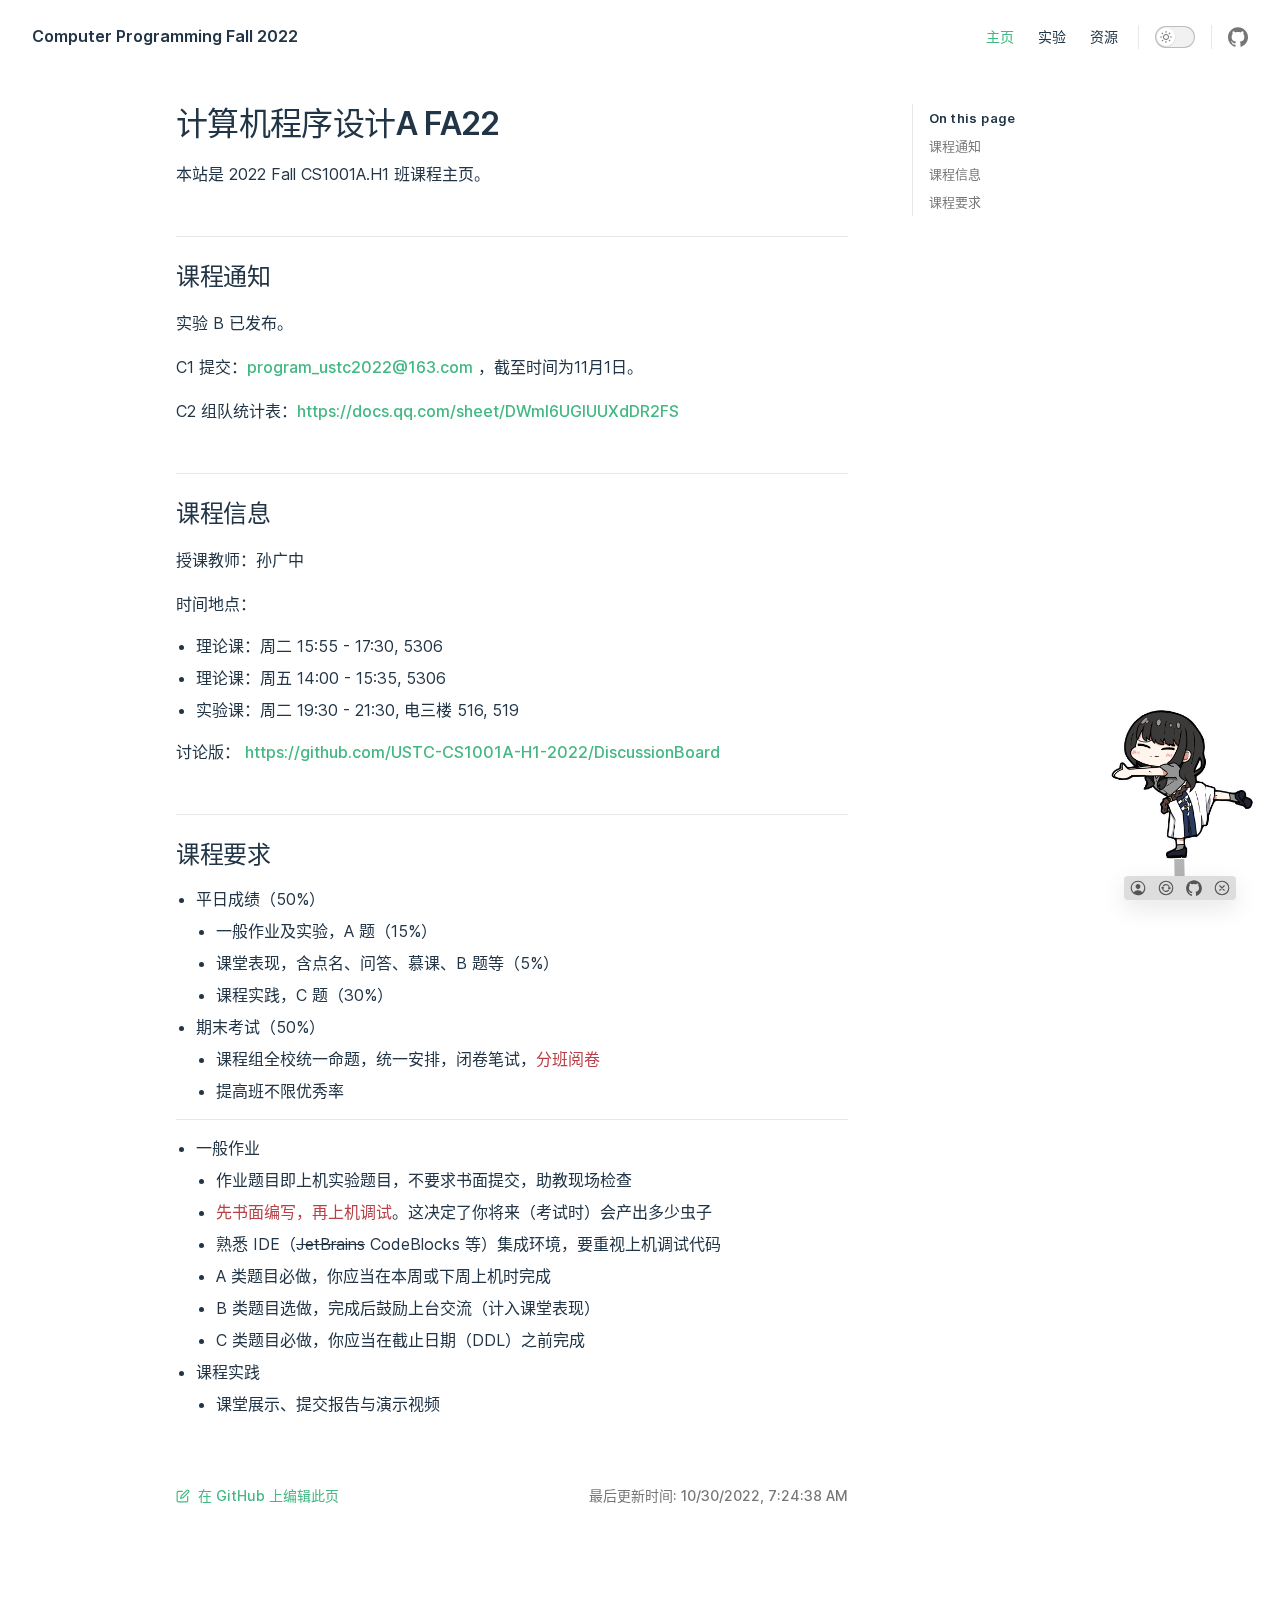
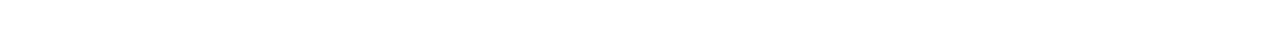
==== commit a13ab470: "Update gh-pages to output generated at 012f68c" ====
--- a/index.html
+++ b/index.html
@@ -8,13 +8,13 @@
     <link rel="stylesheet" href="/assets/style.00930405.css">
     <link rel="modulepreload" href="/assets/chunks/index.esm.947db0d0.js">
     <link rel="modulepreload" href="/assets/app.7b970417.js">
-    <link rel="modulepreload" href="/assets/index.md.f5c2bca3.lean.js">
+    <link rel="modulepreload" href="/assets/index.md.fe3f4754.lean.js">
     
     <script id="check-dark-light">(()=>{const e=localStorage.getItem("vitepress-theme-appearance"),a=window.matchMedia("(prefers-color-scheme: dark)").matches;(!e||e==="auto"?a:e==="dark")&&document.documentElement.classList.add("dark")})();</script>
   </head>
   <body>
-    <div id="app"><div class="Layout" data-v-8914fd64><!--[--><!--]--><!--[--><span tabindex="-1" data-v-9b5c0a8b></span><a href="#VPContent" class="VPSkipLink visually-hidden" data-v-9b5c0a8b> Skip to content </a><!--]--><!----><header class="VPNav no-sidebar" data-v-8914fd64 data-v-06ce0802><div class="VPNavBar" data-v-06ce0802 data-v-48127d23><div class="container" data-v-48127d23><div class="VPNavBarTitle" data-v-48127d23 data-v-0b61fce0><a class="title" href="/" data-v-0b61fce0><!--[--><!--]--><!----><!--[-->Computer Programming Fall 2022<!--]--><!--[--><!--]--></a></div><div class="content" data-v-48127d23><!--[--><!--]--><!----><nav aria-labelledby="main-nav-aria-label" class="VPNavBarMenu menu" data-v-48127d23 data-v-d08e3b88><span id="main-nav-aria-label" class="visually-hidden" data-v-d08e3b88>Main Navigation</span><!--[--><!--[--><a class="VPLink link VPNavBarMenuLink active" href="/" data-v-d08e3b88 data-v-4b6a3e6d data-v-41640034><!--[-->主页<!--]--><!----></a><!--]--><!--[--><a class="VPLink link VPNavBarMenuLink" href="/labs/a2.html" data-v-d08e3b88 data-v-4b6a3e6d data-v-41640034><!--[-->实验<!--]--><!----></a><!--]--><!--[--><a class="VPLink link VPNavBarMenuLink" href="/resource.html" data-v-d08e3b88 data-v-4b6a3e6d data-v-41640034><!--[-->资源<!--]--><!----></a><!--]--><!--]--></nav><!----><div class="VPNavBarAppearance appearance" data-v-48127d23 data-v-b6038793><button class="VPSwitch VPSwitchAppearance" type="button" role="switch" aria-label="toggle dark mode" data-v-b6038793 data-v-5ffe2d4f data-v-7b20cd57><span class="check" data-v-7b20cd57><span class="icon" data-v-7b20cd57><!--[--><svg xmlns="http://www.w3.org/2000/svg" aria-hidden="true" focusable="false" viewbox="0 0 24 24" class="sun" data-v-5ffe2d4f><path d="M12,18c-3.3,0-6-2.7-6-6s2.7-6,6-6s6,2.7,6,6S15.3,18,12,18zM12,8c-2.2,0-4,1.8-4,4c0,2.2,1.8,4,4,4c2.2,0,4-1.8,4-4C16,9.8,14.2,8,12,8z"></path><path d="M12,4c-0.6,0-1-0.4-1-1V1c0-0.6,0.4-1,1-1s1,0.4,1,1v2C13,3.6,12.6,4,12,4z"></path><path d="M12,24c-0.6,0-1-0.4-1-1v-2c0-0.6,0.4-1,1-1s1,0.4,1,1v2C13,23.6,12.6,24,12,24z"></path><path d="M5.6,6.6c-0.3,0-0.5-0.1-0.7-0.3L3.5,4.9c-0.4-0.4-0.4-1,0-1.4s1-0.4,1.4,0l1.4,1.4c0.4,0.4,0.4,1,0,1.4C6.2,6.5,5.9,6.6,5.6,6.6z"></path><path d="M19.8,20.8c-0.3,0-0.5-0.1-0.7-0.3l-1.4-1.4c-0.4-0.4-0.4-1,0-1.4s1-0.4,1.4,0l1.4,1.4c0.4,0.4,0.4,1,0,1.4C20.3,20.7,20,20.8,19.8,20.8z"></path><path d="M3,13H1c-0.6,0-1-0.4-1-1s0.4-1,1-1h2c0.6,0,1,0.4,1,1S3.6,13,3,13z"></path><path d="M23,13h-2c-0.6,0-1-0.4-1-1s0.4-1,1-1h2c0.6,0,1,0.4,1,1S23.6,13,23,13z"></path><path d="M4.2,20.8c-0.3,0-0.5-0.1-0.7-0.3c-0.4-0.4-0.4-1,0-1.4l1.4-1.4c0.4-0.4,1-0.4,1.4,0s0.4,1,0,1.4l-1.4,1.4C4.7,20.7,4.5,20.8,4.2,20.8z"></path><path d="M18.4,6.6c-0.3,0-0.5-0.1-0.7-0.3c-0.4-0.4-0.4-1,0-1.4l1.4-1.4c0.4-0.4,1-0.4,1.4,0s0.4,1,0,1.4l-1.4,1.4C18.9,6.5,18.6,6.6,18.4,6.6z"></path></svg><svg xmlns="http://www.w3.org/2000/svg" aria-hidden="true" focusable="false" viewbox="0 0 24 24" class="moon" data-v-5ffe2d4f><path d="M12.1,22c-0.3,0-0.6,0-0.9,0c-5.5-0.5-9.5-5.4-9-10.9c0.4-4.8,4.2-8.6,9-9c0.4,0,0.8,0.2,1,0.5c0.2,0.3,0.2,0.8-0.1,1.1c-2,2.7-1.4,6.4,1.3,8.4c2.1,1.6,5,1.6,7.1,0c0.3-0.2,0.7-0.3,1.1-0.1c0.3,0.2,0.5,0.6,0.5,1c-0.2,2.7-1.5,5.1-3.6,6.8C16.6,21.2,14.4,22,12.1,22zM9.3,4.4c-2.9,1-5,3.6-5.2,6.8c-0.4,4.4,2.8,8.3,7.2,8.7c2.1,0.2,4.2-0.4,5.8-1.8c1.1-0.9,1.9-2.1,2.4-3.4c-2.5,0.9-5.3,0.5-7.5-1.1C9.2,11.4,8.1,7.7,9.3,4.4z"></path></svg><!--]--></span></span></button></div><div class="VPSocialLinks VPNavBarSocialLinks social-links" data-v-48127d23 data-v-d80d3f40 data-v-6cbd483c><!--[--><a class="VPSocialLink" href="https://github.com/txtxj/Computer-Programming-A" target="_blank" rel="noopener" data-v-6cbd483c data-v-cab0336f><svg role="img" viewBox="0 0 24 24" xmlns="http://www.w3.org/2000/svg"><title>GitHub</title><path d="M12 .297c-6.63 0-12 5.373-12 12 0 5.303 3.438 9.8 8.205 11.385.6.113.82-.258.82-.577 0-.285-.01-1.04-.015-2.04-3.338.724-4.042-1.61-4.042-1.61C4.422 18.07 3.633 17.7 3.633 17.7c-1.087-.744.084-.729.084-.729 1.205.084 1.838 1.236 1.838 1.236 1.07 1.835 2.809 1.305 3.495.998.108-.776.417-1.305.76-1.605-2.665-.3-5.466-1.332-5.466-5.93 0-1.31.465-2.38 1.235-3.22-.135-.303-.54-1.523.105-3.176 0 0 1.005-.322 3.3 1.23.96-.267 1.98-.399 3-.405 1.02.006 2.04.138 3 .405 2.28-1.552 3.285-1.23 3.285-1.23.645 1.653.24 2.873.12 3.176.765.84 1.23 1.91 1.23 3.22 0 4.61-2.805 5.625-5.475 5.92.42.36.81 1.096.81 2.22 0 1.606-.015 2.896-.015 3.286 0 .315.21.69.825.57C20.565 22.092 24 17.592 24 12.297c0-6.627-5.373-12-12-12"/></svg></a><!--]--></div><div class="VPFlyout VPNavBarExtra extra" data-v-48127d23 data-v-bb6d5235 data-v-2d4d7b46><button type="button" class="button" aria-haspopup="true" aria-expanded="false" aria-label="extra navigation" data-v-2d4d7b46><svg xmlns="http://www.w3.org/2000/svg" aria-hidden="true" focusable="false" viewbox="0 0 24 24" class="icon" data-v-2d4d7b46><circle cx="12" cy="12" r="2"></circle><circle cx="19" cy="12" r="2"></circle><circle cx="5" cy="12" r="2"></circle></svg></button><div class="menu" data-v-2d4d7b46><div class="VPMenu" data-v-2d4d7b46 data-v-b2ff56d7><!----><!--[--><!--[--><!----><div class="group" data-v-bb6d5235><div class="item appearance" data-v-bb6d5235><p class="label" data-v-bb6d5235>Appearance</p><div class="appearance-action" data-v-bb6d5235><button class="VPSwitch VPSwitchAppearance" type="button" role="switch" aria-label="toggle dark mode" data-v-bb6d5235 data-v-5ffe2d4f data-v-7b20cd57><span class="check" data-v-7b20cd57><span class="icon" data-v-7b20cd57><!--[--><svg xmlns="http://www.w3.org/2000/svg" aria-hidden="true" focusable="false" viewbox="0 0 24 24" class="sun" data-v-5ffe2d4f><path d="M12,18c-3.3,0-6-2.7-6-6s2.7-6,6-6s6,2.7,6,6S15.3,18,12,18zM12,8c-2.2,0-4,1.8-4,4c0,2.2,1.8,4,4,4c2.2,0,4-1.8,4-4C16,9.8,14.2,8,12,8z"></path><path d="M12,4c-0.6,0-1-0.4-1-1V1c0-0.6,0.4-1,1-1s1,0.4,1,1v2C13,3.6,12.6,4,12,4z"></path><path d="M12,24c-0.6,0-1-0.4-1-1v-2c0-0.6,0.4-1,1-1s1,0.4,1,1v2C13,23.6,12.6,24,12,24z"></path><path d="M5.6,6.6c-0.3,0-0.5-0.1-0.7-0.3L3.5,4.9c-0.4-0.4-0.4-1,0-1.4s1-0.4,1.4,0l1.4,1.4c0.4,0.4,0.4,1,0,1.4C6.2,6.5,5.9,6.6,5.6,6.6z"></path><path d="M19.8,20.8c-0.3,0-0.5-0.1-0.7-0.3l-1.4-1.4c-0.4-0.4-0.4-1,0-1.4s1-0.4,1.4,0l1.4,1.4c0.4,0.4,0.4,1,0,1.4C20.3,20.7,20,20.8,19.8,20.8z"></path><path d="M3,13H1c-0.6,0-1-0.4-1-1s0.4-1,1-1h2c0.6,0,1,0.4,1,1S3.6,13,3,13z"></path><path d="M23,13h-2c-0.6,0-1-0.4-1-1s0.4-1,1-1h2c0.6,0,1,0.4,1,1S23.6,13,23,13z"></path><path d="M4.2,20.8c-0.3,0-0.5-0.1-0.7-0.3c-0.4-0.4-0.4-1,0-1.4l1.4-1.4c0.4-0.4,1-0.4,1.4,0s0.4,1,0,1.4l-1.4,1.4C4.7,20.7,4.5,20.8,4.2,20.8z"></path><path d="M18.4,6.6c-0.3,0-0.5-0.1-0.7-0.3c-0.4-0.4-0.4-1,0-1.4l1.4-1.4c0.4-0.4,1-0.4,1.4,0s0.4,1,0,1.4l-1.4,1.4C18.9,6.5,18.6,6.6,18.4,6.6z"></path></svg><svg xmlns="http://www.w3.org/2000/svg" aria-hidden="true" focusable="false" viewbox="0 0 24 24" class="moon" data-v-5ffe2d4f><path d="M12.1,22c-0.3,0-0.6,0-0.9,0c-5.5-0.5-9.5-5.4-9-10.9c0.4-4.8,4.2-8.6,9-9c0.4,0,0.8,0.2,1,0.5c0.2,0.3,0.2,0.8-0.1,1.1c-2,2.7-1.4,6.4,1.3,8.4c2.1,1.6,5,1.6,7.1,0c0.3-0.2,0.7-0.3,1.1-0.1c0.3,0.2,0.5,0.6,0.5,1c-0.2,2.7-1.5,5.1-3.6,6.8C16.6,21.2,14.4,22,12.1,22zM9.3,4.4c-2.9,1-5,3.6-5.2,6.8c-0.4,4.4,2.8,8.3,7.2,8.7c2.1,0.2,4.2-0.4,5.8-1.8c1.1-0.9,1.9-2.1,2.4-3.4c-2.5,0.9-5.3,0.5-7.5-1.1C9.2,11.4,8.1,7.7,9.3,4.4z"></path></svg><!--]--></span></span></button></div></div></div><div class="group" data-v-bb6d5235><div class="item social-links" data-v-bb6d5235><div class="VPSocialLinks social-links-list" data-v-bb6d5235 data-v-6cbd483c><!--[--><a class="VPSocialLink" href="https://github.com/txtxj/Computer-Programming-A" target="_blank" rel="noopener" data-v-6cbd483c data-v-cab0336f><svg role="img" viewBox="0 0 24 24" xmlns="http://www.w3.org/2000/svg"><title>GitHub</title><path d="M12 .297c-6.63 0-12 5.373-12 12 0 5.303 3.438 9.8 8.205 11.385.6.113.82-.258.82-.577 0-.285-.01-1.04-.015-2.04-3.338.724-4.042-1.61-4.042-1.61C4.422 18.07 3.633 17.7 3.633 17.7c-1.087-.744.084-.729.084-.729 1.205.084 1.838 1.236 1.838 1.236 1.07 1.835 2.809 1.305 3.495.998.108-.776.417-1.305.76-1.605-2.665-.3-5.466-1.332-5.466-5.93 0-1.31.465-2.38 1.235-3.22-.135-.303-.54-1.523.105-3.176 0 0 1.005-.322 3.3 1.23.96-.267 1.98-.399 3-.405 1.02.006 2.04.138 3 .405 2.28-1.552 3.285-1.23 3.285-1.23.645 1.653.24 2.873.12 3.176.765.84 1.23 1.91 1.23 3.22 0 4.61-2.805 5.625-5.475 5.92.42.36.81 1.096.81 2.22 0 1.606-.015 2.896-.015 3.286 0 .315.21.69.825.57C20.565 22.092 24 17.592 24 12.297c0-6.627-5.373-12-12-12"/></svg></a><!--]--></div></div></div><!--]--><!--]--></div></div></div><!--[--><!--]--><button type="button" class="VPNavBarHamburger hamburger" aria-label="mobile navigation" aria-expanded="false" aria-controls="VPNavScreen" data-v-48127d23 data-v-4e0ad00b><span class="container" data-v-4e0ad00b><span class="top" data-v-4e0ad00b></span><span class="middle" data-v-4e0ad00b></span><span class="bottom" data-v-4e0ad00b></span></span></button></div></div></div><!----></header><!----><!----><div class="VPContent" id="VPContent" data-v-8914fd64 data-v-c68af68e><div class="VPDoc has-aside" data-v-c68af68e data-v-9e57dc91><div class="container" data-v-9e57dc91><div class="aside" data-v-9e57dc91><div class="aside-curtain" data-v-9e57dc91></div><div class="aside-container" data-v-9e57dc91><div class="aside-content" data-v-9e57dc91><div class="VPDocAside" data-v-9e57dc91 data-v-0ff10a53><!--[--><!--]--><!--[--><!--]--><div class="VPDocAsideOutline has-outline" data-v-0ff10a53 data-v-8e01dcc9><div class="content" data-v-8e01dcc9><div class="outline-marker" data-v-8e01dcc9></div><div class="outline-title" data-v-8e01dcc9>On this page</div><nav aria-labelledby="doc-outline-aria-label" data-v-8e01dcc9><span class="visually-hidden" id="doc-outline-aria-label" data-v-8e01dcc9> Table of Contents for current page </span><ul class="root" data-v-8e01dcc9><!--[--><li style="" data-v-8e01dcc9><a class="outline-link" href="#课程通知" data-v-8e01dcc9>课程通知</a><!----></li><li style="" data-v-8e01dcc9><a class="outline-link" href="#课程信息" data-v-8e01dcc9>课程信息</a><!----></li><li style="" data-v-8e01dcc9><a class="outline-link" href="#课程要求" data-v-8e01dcc9>课程要求</a><!----></li><!--]--></ul></nav></div></div><!--[--><!--]--><div class="spacer" data-v-0ff10a53></div><!--[--><!--]--><!----><!--[--><!--]--><!--[--><!--]--></div></div></div></div><div class="content" data-v-9e57dc91><div class="content-container" data-v-9e57dc91><!--[--><!--]--><main class="main" data-v-9e57dc91><div style="position:relative;" class="vp-doc _index" data-v-9e57dc91><div><h1 id="计算机程序设计a-fa22" tabindex="-1">计算机程序设计A FA22 <a class="header-anchor" href="#计算机程序设计a-fa22" aria-hidden="true">#</a></h1><p>本站是 2022 Fall CS1001A.H1 班课程主页。</p><h2 id="课程通知" tabindex="-1">课程通知 <a class="header-anchor" href="#课程通知" aria-hidden="true">#</a></h2><p><span style="color:#b94047;">10月25日实验课改为线上。</span></p><p>实验 A2 已发布，截止时间为10月25日。</p><p>实验 B 已发布。</p><p>C1 提交：<a href="mailto:program_ustc2022@163.com" target="_blank" rel="noreferrer">program_ustc2022@163.com</a> ，截至时间为11月1日。</p><p>C2 组队统计表：<a href="https://docs.qq.com/sheet/DWml6UGlUUXdDR2FS" target="_blank" rel="noreferrer">https://docs.qq.com/sheet/DWml6UGlUUXdDR2FS</a></p><h2 id="课程信息" tabindex="-1">课程信息 <a class="header-anchor" href="#课程信息" aria-hidden="true">#</a></h2><p><strong>授课教师</strong>：孙广中</p><p><strong>时间地点</strong>：</p><ul><li>理论课：周二 15:55 - 17:30, 5306</li><li>理论课：周五 14:00 - 15:35, 5306</li><li>实验课：周二 19:30 - 21:30, 电三楼 516, 519</li></ul><p>讨论版： <a href="https://github.com/USTC-CS1001A-H1-2022/DiscussionBoard" target="_blank" rel="noreferrer">https://github.com/USTC-CS1001A-H1-2022/DiscussionBoard</a></p><h2 id="课程要求" tabindex="-1">课程要求 <a class="header-anchor" href="#课程要求" aria-hidden="true">#</a></h2><ul><li>平日成绩（50%） <ul><li>一般作业及实验，A 题（15%）</li><li>课堂表现，含点名、问答、慕课、B 题等（5%）</li><li>课程实践，C 题（30%）</li></ul></li><li>期末考试（50%） <ul><li>课程组全校统一命题，统一安排，闭卷笔试，<span style="color:#b94047;">分班阅卷</span></li><li>提高班不限优秀率</li></ul></li></ul><hr><ul><li>一般作业 <ul><li>作业题目即上机实验题目，不要求书面提交，助教现场检查</li><li><span style="color:#b94047;">先书面编写，再上机调试</span>。这决定了你将来（考试时）会产出多少虫子</li><li>熟悉 IDE（<s>JetBrains</s> CodeBlocks 等）集成环境，要重视上机调试代码</li><li>A 类题目必做，你应当在本周或下周上机时完成</li><li>B 类题目选做，完成后鼓励上台交流（计入课堂表现）</li><li>C 类题目必做，你应当在截止日期（DDL）之前完成</li></ul></li><li>课程实践 <ul><li>课堂展示、提交报告与演示视频</li></ul></li></ul></div></div></main><!--[--><!--]--><footer class="VPDocFooter" data-v-9e57dc91 data-v-cd158521><div class="edit-info" data-v-cd158521><div class="edit-link" data-v-cd158521><a class="VPLink link edit-link-button" href="https://github.com/txtxj/Computer-Programming-A/edit/main/docs/index.md" target="_self" rel="noreferrer" data-v-cd158521 data-v-41640034><!--[--><svg xmlns="http://www.w3.org/2000/svg" viewbox="0 0 24 24" class="edit-link-icon" data-v-cd158521><path d="M18,23H4c-1.7,0-3-1.3-3-3V6c0-1.7,1.3-3,3-3h7c0.6,0,1,0.4,1,1s-0.4,1-1,1H4C3.4,5,3,5.4,3,6v14c0,0.6,0.4,1,1,1h14c0.6,0,1-0.4,1-1v-7c0-0.6,0.4-1,1-1s1,0.4,1,1v7C21,21.7,19.7,23,18,23z"></path><path d="M8,17c-0.3,0-0.5-0.1-0.7-0.3C7,16.5,6.9,16.1,7,15.8l1-4c0-0.2,0.1-0.3,0.3-0.5l9.5-9.5c1.2-1.2,3.2-1.2,4.4,0c1.2,1.2,1.2,3.2,0,4.4l-9.5,9.5c-0.1,0.1-0.3,0.2-0.5,0.3l-4,1C8.2,17,8.1,17,8,17zM9.9,12.5l-0.5,2.1l2.1-0.5l9.3-9.3c0.4-0.4,0.4-1.1,0-1.6c-0.4-0.4-1.2-0.4-1.6,0l0,0L9.9,12.5z M18.5,2.5L18.5,2.5L18.5,2.5z"></path></svg> 在 GitHub 上编辑此页 <!--]--><!----></a></div><div class="last-updated" data-v-cd158521><p class="VPLastUpdated" data-v-cd158521 data-v-2204ce41>最后更新时间: <time datatime="2022-10-22T15:22:50.000Z" data-v-2204ce41></time></p></div></div><!----></footer><!--[--><!--]--></div></div></div></div></div><!----><!--[--><!--]--></div></div>
-    <script>__VP_HASH_MAP__ = JSON.parse("{\"index.md\":\"f5c2bca3\",\"labs_a1.md\":\"f4e2ed94\",\"labs_a2.md\":\"ac26aa58\",\"labs_b.md\":\"b9498d77\",\"labs_c1.md\":\"62408a08\",\"labs_c2.md\":\"fe4fbe59\",\"labs_group.md\":\"91ff7184\",\"resource.md\":\"f66062ff\"}")</script>
+    <div id="app"><div class="Layout" data-v-8914fd64><!--[--><!--]--><!--[--><span tabindex="-1" data-v-9b5c0a8b></span><a href="#VPContent" class="VPSkipLink visually-hidden" data-v-9b5c0a8b> Skip to content </a><!--]--><!----><header class="VPNav no-sidebar" data-v-8914fd64 data-v-06ce0802><div class="VPNavBar" data-v-06ce0802 data-v-48127d23><div class="container" data-v-48127d23><div class="VPNavBarTitle" data-v-48127d23 data-v-0b61fce0><a class="title" href="/" data-v-0b61fce0><!--[--><!--]--><!----><!--[-->Computer Programming Fall 2022<!--]--><!--[--><!--]--></a></div><div class="content" data-v-48127d23><!--[--><!--]--><!----><nav aria-labelledby="main-nav-aria-label" class="VPNavBarMenu menu" data-v-48127d23 data-v-d08e3b88><span id="main-nav-aria-label" class="visually-hidden" data-v-d08e3b88>Main Navigation</span><!--[--><!--[--><a class="VPLink link VPNavBarMenuLink active" href="/" data-v-d08e3b88 data-v-4b6a3e6d data-v-41640034><!--[-->主页<!--]--><!----></a><!--]--><!--[--><a class="VPLink link VPNavBarMenuLink" href="/labs/a2.html" data-v-d08e3b88 data-v-4b6a3e6d data-v-41640034><!--[-->实验<!--]--><!----></a><!--]--><!--[--><a class="VPLink link VPNavBarMenuLink" href="/resource.html" data-v-d08e3b88 data-v-4b6a3e6d data-v-41640034><!--[-->资源<!--]--><!----></a><!--]--><!--]--></nav><!----><div class="VPNavBarAppearance appearance" data-v-48127d23 data-v-b6038793><button class="VPSwitch VPSwitchAppearance" type="button" role="switch" aria-label="toggle dark mode" data-v-b6038793 data-v-5ffe2d4f data-v-7b20cd57><span class="check" data-v-7b20cd57><span class="icon" data-v-7b20cd57><!--[--><svg xmlns="http://www.w3.org/2000/svg" aria-hidden="true" focusable="false" viewbox="0 0 24 24" class="sun" data-v-5ffe2d4f><path d="M12,18c-3.3,0-6-2.7-6-6s2.7-6,6-6s6,2.7,6,6S15.3,18,12,18zM12,8c-2.2,0-4,1.8-4,4c0,2.2,1.8,4,4,4c2.2,0,4-1.8,4-4C16,9.8,14.2,8,12,8z"></path><path d="M12,4c-0.6,0-1-0.4-1-1V1c0-0.6,0.4-1,1-1s1,0.4,1,1v2C13,3.6,12.6,4,12,4z"></path><path d="M12,24c-0.6,0-1-0.4-1-1v-2c0-0.6,0.4-1,1-1s1,0.4,1,1v2C13,23.6,12.6,24,12,24z"></path><path d="M5.6,6.6c-0.3,0-0.5-0.1-0.7-0.3L3.5,4.9c-0.4-0.4-0.4-1,0-1.4s1-0.4,1.4,0l1.4,1.4c0.4,0.4,0.4,1,0,1.4C6.2,6.5,5.9,6.6,5.6,6.6z"></path><path d="M19.8,20.8c-0.3,0-0.5-0.1-0.7-0.3l-1.4-1.4c-0.4-0.4-0.4-1,0-1.4s1-0.4,1.4,0l1.4,1.4c0.4,0.4,0.4,1,0,1.4C20.3,20.7,20,20.8,19.8,20.8z"></path><path d="M3,13H1c-0.6,0-1-0.4-1-1s0.4-1,1-1h2c0.6,0,1,0.4,1,1S3.6,13,3,13z"></path><path d="M23,13h-2c-0.6,0-1-0.4-1-1s0.4-1,1-1h2c0.6,0,1,0.4,1,1S23.6,13,23,13z"></path><path d="M4.2,20.8c-0.3,0-0.5-0.1-0.7-0.3c-0.4-0.4-0.4-1,0-1.4l1.4-1.4c0.4-0.4,1-0.4,1.4,0s0.4,1,0,1.4l-1.4,1.4C4.7,20.7,4.5,20.8,4.2,20.8z"></path><path d="M18.4,6.6c-0.3,0-0.5-0.1-0.7-0.3c-0.4-0.4-0.4-1,0-1.4l1.4-1.4c0.4-0.4,1-0.4,1.4,0s0.4,1,0,1.4l-1.4,1.4C18.9,6.5,18.6,6.6,18.4,6.6z"></path></svg><svg xmlns="http://www.w3.org/2000/svg" aria-hidden="true" focusable="false" viewbox="0 0 24 24" class="moon" data-v-5ffe2d4f><path d="M12.1,22c-0.3,0-0.6,0-0.9,0c-5.5-0.5-9.5-5.4-9-10.9c0.4-4.8,4.2-8.6,9-9c0.4,0,0.8,0.2,1,0.5c0.2,0.3,0.2,0.8-0.1,1.1c-2,2.7-1.4,6.4,1.3,8.4c2.1,1.6,5,1.6,7.1,0c0.3-0.2,0.7-0.3,1.1-0.1c0.3,0.2,0.5,0.6,0.5,1c-0.2,2.7-1.5,5.1-3.6,6.8C16.6,21.2,14.4,22,12.1,22zM9.3,4.4c-2.9,1-5,3.6-5.2,6.8c-0.4,4.4,2.8,8.3,7.2,8.7c2.1,0.2,4.2-0.4,5.8-1.8c1.1-0.9,1.9-2.1,2.4-3.4c-2.5,0.9-5.3,0.5-7.5-1.1C9.2,11.4,8.1,7.7,9.3,4.4z"></path></svg><!--]--></span></span></button></div><div class="VPSocialLinks VPNavBarSocialLinks social-links" data-v-48127d23 data-v-d80d3f40 data-v-6cbd483c><!--[--><a class="VPSocialLink" href="https://github.com/txtxj/Computer-Programming-A" target="_blank" rel="noopener" data-v-6cbd483c data-v-cab0336f><svg role="img" viewBox="0 0 24 24" xmlns="http://www.w3.org/2000/svg"><title>GitHub</title><path d="M12 .297c-6.63 0-12 5.373-12 12 0 5.303 3.438 9.8 8.205 11.385.6.113.82-.258.82-.577 0-.285-.01-1.04-.015-2.04-3.338.724-4.042-1.61-4.042-1.61C4.422 18.07 3.633 17.7 3.633 17.7c-1.087-.744.084-.729.084-.729 1.205.084 1.838 1.236 1.838 1.236 1.07 1.835 2.809 1.305 3.495.998.108-.776.417-1.305.76-1.605-2.665-.3-5.466-1.332-5.466-5.93 0-1.31.465-2.38 1.235-3.22-.135-.303-.54-1.523.105-3.176 0 0 1.005-.322 3.3 1.23.96-.267 1.98-.399 3-.405 1.02.006 2.04.138 3 .405 2.28-1.552 3.285-1.23 3.285-1.23.645 1.653.24 2.873.12 3.176.765.84 1.23 1.91 1.23 3.22 0 4.61-2.805 5.625-5.475 5.92.42.36.81 1.096.81 2.22 0 1.606-.015 2.896-.015 3.286 0 .315.21.69.825.57C20.565 22.092 24 17.592 24 12.297c0-6.627-5.373-12-12-12"/></svg></a><!--]--></div><div class="VPFlyout VPNavBarExtra extra" data-v-48127d23 data-v-bb6d5235 data-v-2d4d7b46><button type="button" class="button" aria-haspopup="true" aria-expanded="false" aria-label="extra navigation" data-v-2d4d7b46><svg xmlns="http://www.w3.org/2000/svg" aria-hidden="true" focusable="false" viewbox="0 0 24 24" class="icon" data-v-2d4d7b46><circle cx="12" cy="12" r="2"></circle><circle cx="19" cy="12" r="2"></circle><circle cx="5" cy="12" r="2"></circle></svg></button><div class="menu" data-v-2d4d7b46><div class="VPMenu" data-v-2d4d7b46 data-v-b2ff56d7><!----><!--[--><!--[--><!----><div class="group" data-v-bb6d5235><div class="item appearance" data-v-bb6d5235><p class="label" data-v-bb6d5235>Appearance</p><div class="appearance-action" data-v-bb6d5235><button class="VPSwitch VPSwitchAppearance" type="button" role="switch" aria-label="toggle dark mode" data-v-bb6d5235 data-v-5ffe2d4f data-v-7b20cd57><span class="check" data-v-7b20cd57><span class="icon" data-v-7b20cd57><!--[--><svg xmlns="http://www.w3.org/2000/svg" aria-hidden="true" focusable="false" viewbox="0 0 24 24" class="sun" data-v-5ffe2d4f><path d="M12,18c-3.3,0-6-2.7-6-6s2.7-6,6-6s6,2.7,6,6S15.3,18,12,18zM12,8c-2.2,0-4,1.8-4,4c0,2.2,1.8,4,4,4c2.2,0,4-1.8,4-4C16,9.8,14.2,8,12,8z"></path><path d="M12,4c-0.6,0-1-0.4-1-1V1c0-0.6,0.4-1,1-1s1,0.4,1,1v2C13,3.6,12.6,4,12,4z"></path><path d="M12,24c-0.6,0-1-0.4-1-1v-2c0-0.6,0.4-1,1-1s1,0.4,1,1v2C13,23.6,12.6,24,12,24z"></path><path d="M5.6,6.6c-0.3,0-0.5-0.1-0.7-0.3L3.5,4.9c-0.4-0.4-0.4-1,0-1.4s1-0.4,1.4,0l1.4,1.4c0.4,0.4,0.4,1,0,1.4C6.2,6.5,5.9,6.6,5.6,6.6z"></path><path d="M19.8,20.8c-0.3,0-0.5-0.1-0.7-0.3l-1.4-1.4c-0.4-0.4-0.4-1,0-1.4s1-0.4,1.4,0l1.4,1.4c0.4,0.4,0.4,1,0,1.4C20.3,20.7,20,20.8,19.8,20.8z"></path><path d="M3,13H1c-0.6,0-1-0.4-1-1s0.4-1,1-1h2c0.6,0,1,0.4,1,1S3.6,13,3,13z"></path><path d="M23,13h-2c-0.6,0-1-0.4-1-1s0.4-1,1-1h2c0.6,0,1,0.4,1,1S23.6,13,23,13z"></path><path d="M4.2,20.8c-0.3,0-0.5-0.1-0.7-0.3c-0.4-0.4-0.4-1,0-1.4l1.4-1.4c0.4-0.4,1-0.4,1.4,0s0.4,1,0,1.4l-1.4,1.4C4.7,20.7,4.5,20.8,4.2,20.8z"></path><path d="M18.4,6.6c-0.3,0-0.5-0.1-0.7-0.3c-0.4-0.4-0.4-1,0-1.4l1.4-1.4c0.4-0.4,1-0.4,1.4,0s0.4,1,0,1.4l-1.4,1.4C18.9,6.5,18.6,6.6,18.4,6.6z"></path></svg><svg xmlns="http://www.w3.org/2000/svg" aria-hidden="true" focusable="false" viewbox="0 0 24 24" class="moon" data-v-5ffe2d4f><path d="M12.1,22c-0.3,0-0.6,0-0.9,0c-5.5-0.5-9.5-5.4-9-10.9c0.4-4.8,4.2-8.6,9-9c0.4,0,0.8,0.2,1,0.5c0.2,0.3,0.2,0.8-0.1,1.1c-2,2.7-1.4,6.4,1.3,8.4c2.1,1.6,5,1.6,7.1,0c0.3-0.2,0.7-0.3,1.1-0.1c0.3,0.2,0.5,0.6,0.5,1c-0.2,2.7-1.5,5.1-3.6,6.8C16.6,21.2,14.4,22,12.1,22zM9.3,4.4c-2.9,1-5,3.6-5.2,6.8c-0.4,4.4,2.8,8.3,7.2,8.7c2.1,0.2,4.2-0.4,5.8-1.8c1.1-0.9,1.9-2.1,2.4-3.4c-2.5,0.9-5.3,0.5-7.5-1.1C9.2,11.4,8.1,7.7,9.3,4.4z"></path></svg><!--]--></span></span></button></div></div></div><div class="group" data-v-bb6d5235><div class="item social-links" data-v-bb6d5235><div class="VPSocialLinks social-links-list" data-v-bb6d5235 data-v-6cbd483c><!--[--><a class="VPSocialLink" href="https://github.com/txtxj/Computer-Programming-A" target="_blank" rel="noopener" data-v-6cbd483c data-v-cab0336f><svg role="img" viewBox="0 0 24 24" xmlns="http://www.w3.org/2000/svg"><title>GitHub</title><path d="M12 .297c-6.63 0-12 5.373-12 12 0 5.303 3.438 9.8 8.205 11.385.6.113.82-.258.82-.577 0-.285-.01-1.04-.015-2.04-3.338.724-4.042-1.61-4.042-1.61C4.422 18.07 3.633 17.7 3.633 17.7c-1.087-.744.084-.729.084-.729 1.205.084 1.838 1.236 1.838 1.236 1.07 1.835 2.809 1.305 3.495.998.108-.776.417-1.305.76-1.605-2.665-.3-5.466-1.332-5.466-5.93 0-1.31.465-2.38 1.235-3.22-.135-.303-.54-1.523.105-3.176 0 0 1.005-.322 3.3 1.23.96-.267 1.98-.399 3-.405 1.02.006 2.04.138 3 .405 2.28-1.552 3.285-1.23 3.285-1.23.645 1.653.24 2.873.12 3.176.765.84 1.23 1.91 1.23 3.22 0 4.61-2.805 5.625-5.475 5.92.42.36.81 1.096.81 2.22 0 1.606-.015 2.896-.015 3.286 0 .315.21.69.825.57C20.565 22.092 24 17.592 24 12.297c0-6.627-5.373-12-12-12"/></svg></a><!--]--></div></div></div><!--]--><!--]--></div></div></div><!--[--><!--]--><button type="button" class="VPNavBarHamburger hamburger" aria-label="mobile navigation" aria-expanded="false" aria-controls="VPNavScreen" data-v-48127d23 data-v-4e0ad00b><span class="container" data-v-4e0ad00b><span class="top" data-v-4e0ad00b></span><span class="middle" data-v-4e0ad00b></span><span class="bottom" data-v-4e0ad00b></span></span></button></div></div></div><!----></header><!----><!----><div class="VPContent" id="VPContent" data-v-8914fd64 data-v-c68af68e><div class="VPDoc has-aside" data-v-c68af68e data-v-9e57dc91><div class="container" data-v-9e57dc91><div class="aside" data-v-9e57dc91><div class="aside-curtain" data-v-9e57dc91></div><div class="aside-container" data-v-9e57dc91><div class="aside-content" data-v-9e57dc91><div class="VPDocAside" data-v-9e57dc91 data-v-0ff10a53><!--[--><!--]--><!--[--><!--]--><div class="VPDocAsideOutline has-outline" data-v-0ff10a53 data-v-8e01dcc9><div class="content" data-v-8e01dcc9><div class="outline-marker" data-v-8e01dcc9></div><div class="outline-title" data-v-8e01dcc9>On this page</div><nav aria-labelledby="doc-outline-aria-label" data-v-8e01dcc9><span class="visually-hidden" id="doc-outline-aria-label" data-v-8e01dcc9> Table of Contents for current page </span><ul class="root" data-v-8e01dcc9><!--[--><li style="" data-v-8e01dcc9><a class="outline-link" href="#课程通知" data-v-8e01dcc9>课程通知</a><!----></li><li style="" data-v-8e01dcc9><a class="outline-link" href="#课程信息" data-v-8e01dcc9>课程信息</a><!----></li><li style="" data-v-8e01dcc9><a class="outline-link" href="#课程要求" data-v-8e01dcc9>课程要求</a><!----></li><!--]--></ul></nav></div></div><!--[--><!--]--><div class="spacer" data-v-0ff10a53></div><!--[--><!--]--><!----><!--[--><!--]--><!--[--><!--]--></div></div></div></div><div class="content" data-v-9e57dc91><div class="content-container" data-v-9e57dc91><!--[--><!--]--><main class="main" data-v-9e57dc91><div style="position:relative;" class="vp-doc _index" data-v-9e57dc91><div><h1 id="计算机程序设计a-fa22" tabindex="-1">计算机程序设计A FA22 <a class="header-anchor" href="#计算机程序设计a-fa22" aria-hidden="true">#</a></h1><p>本站是 2022 Fall CS1001A.H1 班课程主页。</p><h2 id="课程通知" tabindex="-1">课程通知 <a class="header-anchor" href="#课程通知" aria-hidden="true">#</a></h2><p>实验 B 已发布。</p><p>C1 提交：<a href="mailto:program_ustc2022@163.com" target="_blank" rel="noreferrer">program_ustc2022@163.com</a> ，截至时间为11月1日。</p><p>C2 组队统计表：<a href="https://docs.qq.com/sheet/DWml6UGlUUXdDR2FS" target="_blank" rel="noreferrer">https://docs.qq.com/sheet/DWml6UGlUUXdDR2FS</a></p><h2 id="课程信息" tabindex="-1">课程信息 <a class="header-anchor" href="#课程信息" aria-hidden="true">#</a></h2><p><strong>授课教师</strong>：孙广中</p><p><strong>时间地点</strong>：</p><ul><li>理论课：周二 15:55 - 17:30, 5306</li><li>理论课：周五 14:00 - 15:35, 5306</li><li>实验课：周二 19:30 - 21:30, 电三楼 516, 519</li></ul><p>讨论版： <a href="https://github.com/USTC-CS1001A-H1-2022/DiscussionBoard" target="_blank" rel="noreferrer">https://github.com/USTC-CS1001A-H1-2022/DiscussionBoard</a></p><h2 id="课程要求" tabindex="-1">课程要求 <a class="header-anchor" href="#课程要求" aria-hidden="true">#</a></h2><ul><li>平日成绩（50%） <ul><li>一般作业及实验，A 题（15%）</li><li>课堂表现，含点名、问答、慕课、B 题等（5%）</li><li>课程实践，C 题（30%）</li></ul></li><li>期末考试（50%） <ul><li>课程组全校统一命题，统一安排，闭卷笔试，<span style="color:#b94047;">分班阅卷</span></li><li>提高班不限优秀率</li></ul></li></ul><hr><ul><li>一般作业 <ul><li>作业题目即上机实验题目，不要求书面提交，助教现场检查</li><li><span style="color:#b94047;">先书面编写，再上机调试</span>。这决定了你将来（考试时）会产出多少虫子</li><li>熟悉 IDE（<s>JetBrains</s> CodeBlocks 等）集成环境，要重视上机调试代码</li><li>A 类题目必做，你应当在本周或下周上机时完成</li><li>B 类题目选做，完成后鼓励上台交流（计入课堂表现）</li><li>C 类题目必做，你应当在截止日期（DDL）之前完成</li></ul></li><li>课程实践 <ul><li>课堂展示、提交报告与演示视频</li></ul></li></ul></div></div></main><!--[--><!--]--><footer class="VPDocFooter" data-v-9e57dc91 data-v-cd158521><div class="edit-info" data-v-cd158521><div class="edit-link" data-v-cd158521><a class="VPLink link edit-link-button" href="https://github.com/txtxj/Computer-Programming-A/edit/main/docs/index.md" target="_self" rel="noreferrer" data-v-cd158521 data-v-41640034><!--[--><svg xmlns="http://www.w3.org/2000/svg" viewbox="0 0 24 24" class="edit-link-icon" data-v-cd158521><path d="M18,23H4c-1.7,0-3-1.3-3-3V6c0-1.7,1.3-3,3-3h7c0.6,0,1,0.4,1,1s-0.4,1-1,1H4C3.4,5,3,5.4,3,6v14c0,0.6,0.4,1,1,1h14c0.6,0,1-0.4,1-1v-7c0-0.6,0.4-1,1-1s1,0.4,1,1v7C21,21.7,19.7,23,18,23z"></path><path d="M8,17c-0.3,0-0.5-0.1-0.7-0.3C7,16.5,6.9,16.1,7,15.8l1-4c0-0.2,0.1-0.3,0.3-0.5l9.5-9.5c1.2-1.2,3.2-1.2,4.4,0c1.2,1.2,1.2,3.2,0,4.4l-9.5,9.5c-0.1,0.1-0.3,0.2-0.5,0.3l-4,1C8.2,17,8.1,17,8,17zM9.9,12.5l-0.5,2.1l2.1-0.5l9.3-9.3c0.4-0.4,0.4-1.1,0-1.6c-0.4-0.4-1.2-0.4-1.6,0l0,0L9.9,12.5z M18.5,2.5L18.5,2.5L18.5,2.5z"></path></svg> 在 GitHub 上编辑此页 <!--]--><!----></a></div><div class="last-updated" data-v-cd158521><p class="VPLastUpdated" data-v-cd158521 data-v-2204ce41>最后更新时间: <time datatime="2022-10-30T07:24:38.000Z" data-v-2204ce41></time></p></div></div><!----></footer><!--[--><!--]--></div></div></div></div></div><!----><!--[--><!--]--></div></div>
+    <script>__VP_HASH_MAP__ = JSON.parse("{\"index.md\":\"fe3f4754\",\"labs_a1.md\":\"f4e2ed94\",\"labs_a2.md\":\"ac26aa58\",\"labs_b.md\":\"b9498d77\",\"labs_c1.md\":\"62408a08\",\"labs_c2.md\":\"fe4fbe59\",\"labs_group.md\":\"91ff7184\",\"resource.md\":\"f66062ff\"}")</script>
     <script type="module" async src="/assets/app.7b970417.js"></script>
     
   </body>
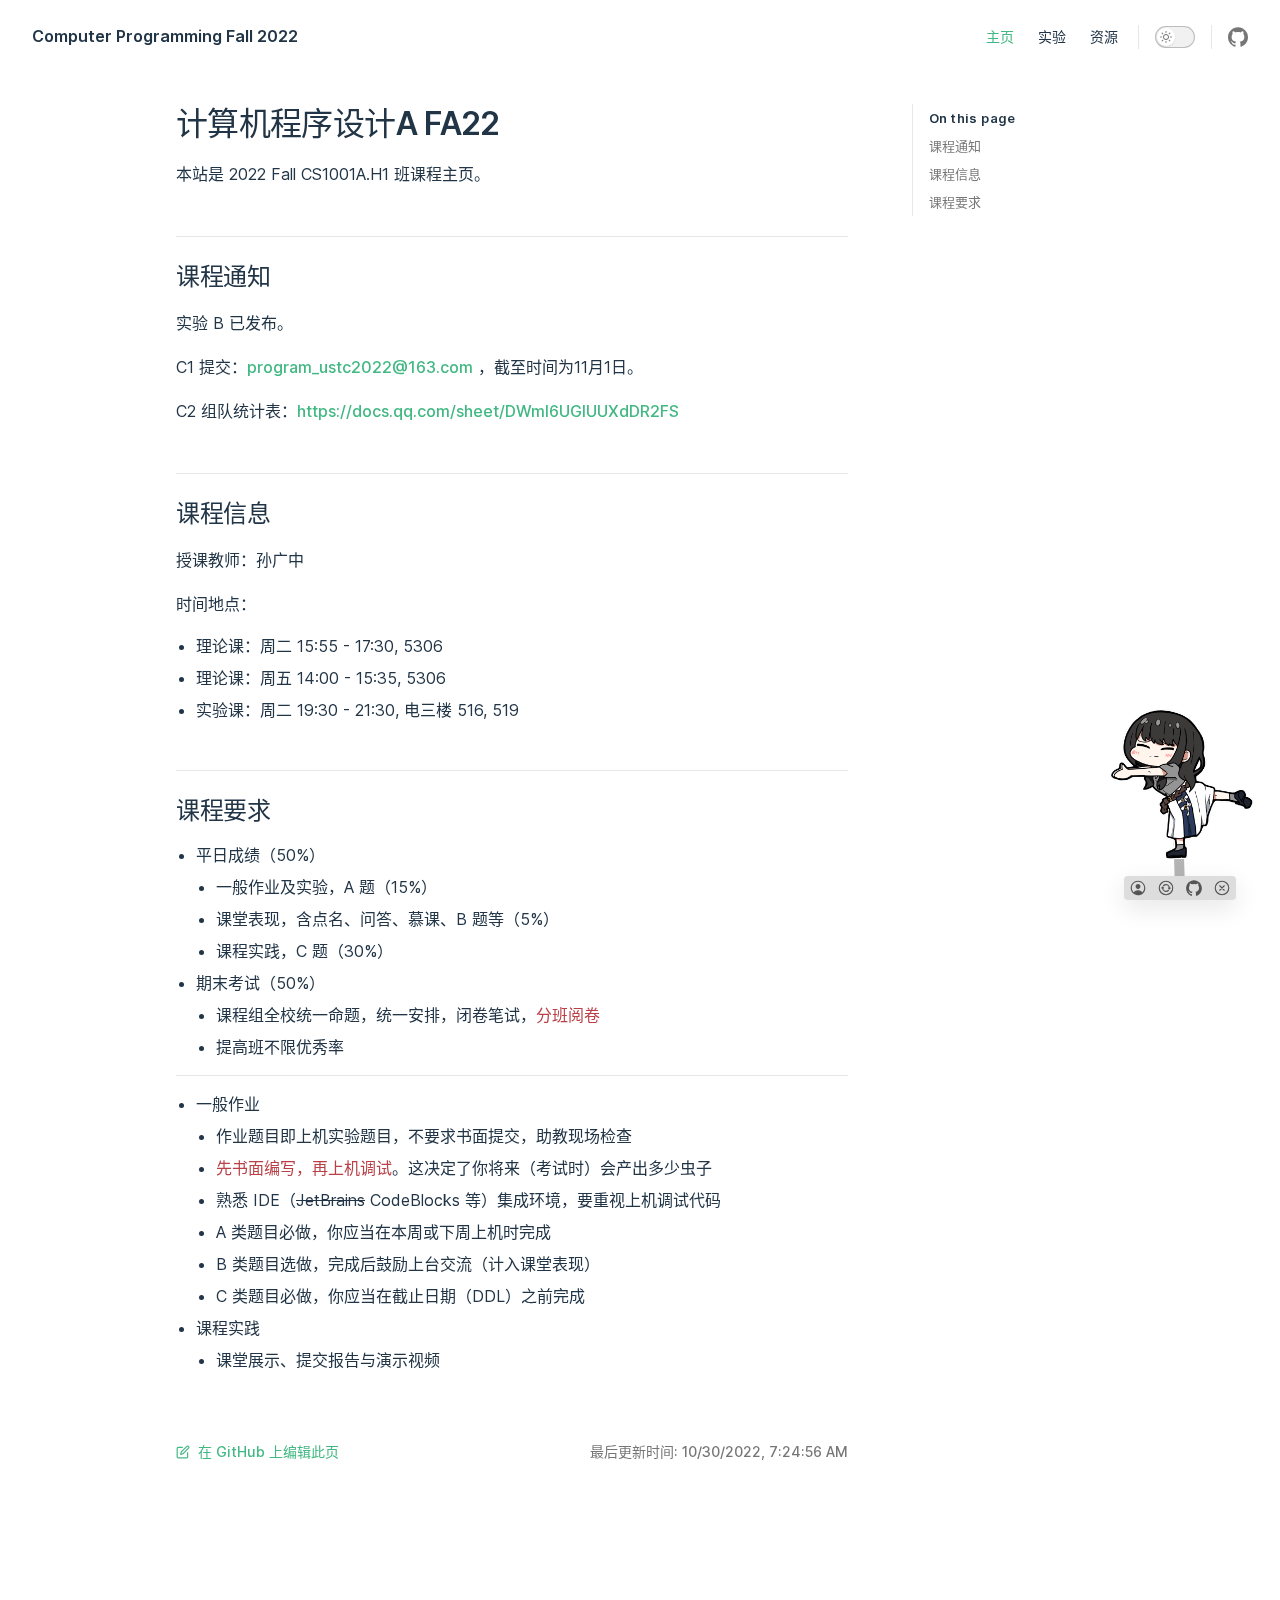
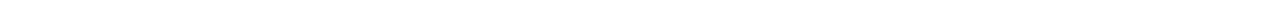
==== commit f557e677: "Update gh-pages to output generated at 2719237" ====
--- a/index.html
+++ b/index.html
@@ -8,13 +8,13 @@
     <link rel="stylesheet" href="/assets/style.00930405.css">
     <link rel="modulepreload" href="/assets/chunks/index.esm.947db0d0.js">
     <link rel="modulepreload" href="/assets/app.7b970417.js">
-    <link rel="modulepreload" href="/assets/index.md.fe3f4754.lean.js">
+    <link rel="modulepreload" href="/assets/index.md.eead76f2.lean.js">
     
     <script id="check-dark-light">(()=>{const e=localStorage.getItem("vitepress-theme-appearance"),a=window.matchMedia("(prefers-color-scheme: dark)").matches;(!e||e==="auto"?a:e==="dark")&&document.documentElement.classList.add("dark")})();</script>
   </head>
   <body>
-    <div id="app"><div class="Layout" data-v-8914fd64><!--[--><!--]--><!--[--><span tabindex="-1" data-v-9b5c0a8b></span><a href="#VPContent" class="VPSkipLink visually-hidden" data-v-9b5c0a8b> Skip to content </a><!--]--><!----><header class="VPNav no-sidebar" data-v-8914fd64 data-v-06ce0802><div class="VPNavBar" data-v-06ce0802 data-v-48127d23><div class="container" data-v-48127d23><div class="VPNavBarTitle" data-v-48127d23 data-v-0b61fce0><a class="title" href="/" data-v-0b61fce0><!--[--><!--]--><!----><!--[-->Computer Programming Fall 2022<!--]--><!--[--><!--]--></a></div><div class="content" data-v-48127d23><!--[--><!--]--><!----><nav aria-labelledby="main-nav-aria-label" class="VPNavBarMenu menu" data-v-48127d23 data-v-d08e3b88><span id="main-nav-aria-label" class="visually-hidden" data-v-d08e3b88>Main Navigation</span><!--[--><!--[--><a class="VPLink link VPNavBarMenuLink active" href="/" data-v-d08e3b88 data-v-4b6a3e6d data-v-41640034><!--[-->主页<!--]--><!----></a><!--]--><!--[--><a class="VPLink link VPNavBarMenuLink" href="/labs/a2.html" data-v-d08e3b88 data-v-4b6a3e6d data-v-41640034><!--[-->实验<!--]--><!----></a><!--]--><!--[--><a class="VPLink link VPNavBarMenuLink" href="/resource.html" data-v-d08e3b88 data-v-4b6a3e6d data-v-41640034><!--[-->资源<!--]--><!----></a><!--]--><!--]--></nav><!----><div class="VPNavBarAppearance appearance" data-v-48127d23 data-v-b6038793><button class="VPSwitch VPSwitchAppearance" type="button" role="switch" aria-label="toggle dark mode" data-v-b6038793 data-v-5ffe2d4f data-v-7b20cd57><span class="check" data-v-7b20cd57><span class="icon" data-v-7b20cd57><!--[--><svg xmlns="http://www.w3.org/2000/svg" aria-hidden="true" focusable="false" viewbox="0 0 24 24" class="sun" data-v-5ffe2d4f><path d="M12,18c-3.3,0-6-2.7-6-6s2.7-6,6-6s6,2.7,6,6S15.3,18,12,18zM12,8c-2.2,0-4,1.8-4,4c0,2.2,1.8,4,4,4c2.2,0,4-1.8,4-4C16,9.8,14.2,8,12,8z"></path><path d="M12,4c-0.6,0-1-0.4-1-1V1c0-0.6,0.4-1,1-1s1,0.4,1,1v2C13,3.6,12.6,4,12,4z"></path><path d="M12,24c-0.6,0-1-0.4-1-1v-2c0-0.6,0.4-1,1-1s1,0.4,1,1v2C13,23.6,12.6,24,12,24z"></path><path d="M5.6,6.6c-0.3,0-0.5-0.1-0.7-0.3L3.5,4.9c-0.4-0.4-0.4-1,0-1.4s1-0.4,1.4,0l1.4,1.4c0.4,0.4,0.4,1,0,1.4C6.2,6.5,5.9,6.6,5.6,6.6z"></path><path d="M19.8,20.8c-0.3,0-0.5-0.1-0.7-0.3l-1.4-1.4c-0.4-0.4-0.4-1,0-1.4s1-0.4,1.4,0l1.4,1.4c0.4,0.4,0.4,1,0,1.4C20.3,20.7,20,20.8,19.8,20.8z"></path><path d="M3,13H1c-0.6,0-1-0.4-1-1s0.4-1,1-1h2c0.6,0,1,0.4,1,1S3.6,13,3,13z"></path><path d="M23,13h-2c-0.6,0-1-0.4-1-1s0.4-1,1-1h2c0.6,0,1,0.4,1,1S23.6,13,23,13z"></path><path d="M4.2,20.8c-0.3,0-0.5-0.1-0.7-0.3c-0.4-0.4-0.4-1,0-1.4l1.4-1.4c0.4-0.4,1-0.4,1.4,0s0.4,1,0,1.4l-1.4,1.4C4.7,20.7,4.5,20.8,4.2,20.8z"></path><path d="M18.4,6.6c-0.3,0-0.5-0.1-0.7-0.3c-0.4-0.4-0.4-1,0-1.4l1.4-1.4c0.4-0.4,1-0.4,1.4,0s0.4,1,0,1.4l-1.4,1.4C18.9,6.5,18.6,6.6,18.4,6.6z"></path></svg><svg xmlns="http://www.w3.org/2000/svg" aria-hidden="true" focusable="false" viewbox="0 0 24 24" class="moon" data-v-5ffe2d4f><path d="M12.1,22c-0.3,0-0.6,0-0.9,0c-5.5-0.5-9.5-5.4-9-10.9c0.4-4.8,4.2-8.6,9-9c0.4,0,0.8,0.2,1,0.5c0.2,0.3,0.2,0.8-0.1,1.1c-2,2.7-1.4,6.4,1.3,8.4c2.1,1.6,5,1.6,7.1,0c0.3-0.2,0.7-0.3,1.1-0.1c0.3,0.2,0.5,0.6,0.5,1c-0.2,2.7-1.5,5.1-3.6,6.8C16.6,21.2,14.4,22,12.1,22zM9.3,4.4c-2.9,1-5,3.6-5.2,6.8c-0.4,4.4,2.8,8.3,7.2,8.7c2.1,0.2,4.2-0.4,5.8-1.8c1.1-0.9,1.9-2.1,2.4-3.4c-2.5,0.9-5.3,0.5-7.5-1.1C9.2,11.4,8.1,7.7,9.3,4.4z"></path></svg><!--]--></span></span></button></div><div class="VPSocialLinks VPNavBarSocialLinks social-links" data-v-48127d23 data-v-d80d3f40 data-v-6cbd483c><!--[--><a class="VPSocialLink" href="https://github.com/txtxj/Computer-Programming-A" target="_blank" rel="noopener" data-v-6cbd483c data-v-cab0336f><svg role="img" viewBox="0 0 24 24" xmlns="http://www.w3.org/2000/svg"><title>GitHub</title><path d="M12 .297c-6.63 0-12 5.373-12 12 0 5.303 3.438 9.8 8.205 11.385.6.113.82-.258.82-.577 0-.285-.01-1.04-.015-2.04-3.338.724-4.042-1.61-4.042-1.61C4.422 18.07 3.633 17.7 3.633 17.7c-1.087-.744.084-.729.084-.729 1.205.084 1.838 1.236 1.838 1.236 1.07 1.835 2.809 1.305 3.495.998.108-.776.417-1.305.76-1.605-2.665-.3-5.466-1.332-5.466-5.93 0-1.31.465-2.38 1.235-3.22-.135-.303-.54-1.523.105-3.176 0 0 1.005-.322 3.3 1.23.96-.267 1.98-.399 3-.405 1.02.006 2.04.138 3 .405 2.28-1.552 3.285-1.23 3.285-1.23.645 1.653.24 2.873.12 3.176.765.84 1.23 1.91 1.23 3.22 0 4.61-2.805 5.625-5.475 5.92.42.36.81 1.096.81 2.22 0 1.606-.015 2.896-.015 3.286 0 .315.21.69.825.57C20.565 22.092 24 17.592 24 12.297c0-6.627-5.373-12-12-12"/></svg></a><!--]--></div><div class="VPFlyout VPNavBarExtra extra" data-v-48127d23 data-v-bb6d5235 data-v-2d4d7b46><button type="button" class="button" aria-haspopup="true" aria-expanded="false" aria-label="extra navigation" data-v-2d4d7b46><svg xmlns="http://www.w3.org/2000/svg" aria-hidden="true" focusable="false" viewbox="0 0 24 24" class="icon" data-v-2d4d7b46><circle cx="12" cy="12" r="2"></circle><circle cx="19" cy="12" r="2"></circle><circle cx="5" cy="12" r="2"></circle></svg></button><div class="menu" data-v-2d4d7b46><div class="VPMenu" data-v-2d4d7b46 data-v-b2ff56d7><!----><!--[--><!--[--><!----><div class="group" data-v-bb6d5235><div class="item appearance" data-v-bb6d5235><p class="label" data-v-bb6d5235>Appearance</p><div class="appearance-action" data-v-bb6d5235><button class="VPSwitch VPSwitchAppearance" type="button" role="switch" aria-label="toggle dark mode" data-v-bb6d5235 data-v-5ffe2d4f data-v-7b20cd57><span class="check" data-v-7b20cd57><span class="icon" data-v-7b20cd57><!--[--><svg xmlns="http://www.w3.org/2000/svg" aria-hidden="true" focusable="false" viewbox="0 0 24 24" class="sun" data-v-5ffe2d4f><path d="M12,18c-3.3,0-6-2.7-6-6s2.7-6,6-6s6,2.7,6,6S15.3,18,12,18zM12,8c-2.2,0-4,1.8-4,4c0,2.2,1.8,4,4,4c2.2,0,4-1.8,4-4C16,9.8,14.2,8,12,8z"></path><path d="M12,4c-0.6,0-1-0.4-1-1V1c0-0.6,0.4-1,1-1s1,0.4,1,1v2C13,3.6,12.6,4,12,4z"></path><path d="M12,24c-0.6,0-1-0.4-1-1v-2c0-0.6,0.4-1,1-1s1,0.4,1,1v2C13,23.6,12.6,24,12,24z"></path><path d="M5.6,6.6c-0.3,0-0.5-0.1-0.7-0.3L3.5,4.9c-0.4-0.4-0.4-1,0-1.4s1-0.4,1.4,0l1.4,1.4c0.4,0.4,0.4,1,0,1.4C6.2,6.5,5.9,6.6,5.6,6.6z"></path><path d="M19.8,20.8c-0.3,0-0.5-0.1-0.7-0.3l-1.4-1.4c-0.4-0.4-0.4-1,0-1.4s1-0.4,1.4,0l1.4,1.4c0.4,0.4,0.4,1,0,1.4C20.3,20.7,20,20.8,19.8,20.8z"></path><path d="M3,13H1c-0.6,0-1-0.4-1-1s0.4-1,1-1h2c0.6,0,1,0.4,1,1S3.6,13,3,13z"></path><path d="M23,13h-2c-0.6,0-1-0.4-1-1s0.4-1,1-1h2c0.6,0,1,0.4,1,1S23.6,13,23,13z"></path><path d="M4.2,20.8c-0.3,0-0.5-0.1-0.7-0.3c-0.4-0.4-0.4-1,0-1.4l1.4-1.4c0.4-0.4,1-0.4,1.4,0s0.4,1,0,1.4l-1.4,1.4C4.7,20.7,4.5,20.8,4.2,20.8z"></path><path d="M18.4,6.6c-0.3,0-0.5-0.1-0.7-0.3c-0.4-0.4-0.4-1,0-1.4l1.4-1.4c0.4-0.4,1-0.4,1.4,0s0.4,1,0,1.4l-1.4,1.4C18.9,6.5,18.6,6.6,18.4,6.6z"></path></svg><svg xmlns="http://www.w3.org/2000/svg" aria-hidden="true" focusable="false" viewbox="0 0 24 24" class="moon" data-v-5ffe2d4f><path d="M12.1,22c-0.3,0-0.6,0-0.9,0c-5.5-0.5-9.5-5.4-9-10.9c0.4-4.8,4.2-8.6,9-9c0.4,0,0.8,0.2,1,0.5c0.2,0.3,0.2,0.8-0.1,1.1c-2,2.7-1.4,6.4,1.3,8.4c2.1,1.6,5,1.6,7.1,0c0.3-0.2,0.7-0.3,1.1-0.1c0.3,0.2,0.5,0.6,0.5,1c-0.2,2.7-1.5,5.1-3.6,6.8C16.6,21.2,14.4,22,12.1,22zM9.3,4.4c-2.9,1-5,3.6-5.2,6.8c-0.4,4.4,2.8,8.3,7.2,8.7c2.1,0.2,4.2-0.4,5.8-1.8c1.1-0.9,1.9-2.1,2.4-3.4c-2.5,0.9-5.3,0.5-7.5-1.1C9.2,11.4,8.1,7.7,9.3,4.4z"></path></svg><!--]--></span></span></button></div></div></div><div class="group" data-v-bb6d5235><div class="item social-links" data-v-bb6d5235><div class="VPSocialLinks social-links-list" data-v-bb6d5235 data-v-6cbd483c><!--[--><a class="VPSocialLink" href="https://github.com/txtxj/Computer-Programming-A" target="_blank" rel="noopener" data-v-6cbd483c data-v-cab0336f><svg role="img" viewBox="0 0 24 24" xmlns="http://www.w3.org/2000/svg"><title>GitHub</title><path d="M12 .297c-6.63 0-12 5.373-12 12 0 5.303 3.438 9.8 8.205 11.385.6.113.82-.258.82-.577 0-.285-.01-1.04-.015-2.04-3.338.724-4.042-1.61-4.042-1.61C4.422 18.07 3.633 17.7 3.633 17.7c-1.087-.744.084-.729.084-.729 1.205.084 1.838 1.236 1.838 1.236 1.07 1.835 2.809 1.305 3.495.998.108-.776.417-1.305.76-1.605-2.665-.3-5.466-1.332-5.466-5.93 0-1.31.465-2.38 1.235-3.22-.135-.303-.54-1.523.105-3.176 0 0 1.005-.322 3.3 1.23.96-.267 1.98-.399 3-.405 1.02.006 2.04.138 3 .405 2.28-1.552 3.285-1.23 3.285-1.23.645 1.653.24 2.873.12 3.176.765.84 1.23 1.91 1.23 3.22 0 4.61-2.805 5.625-5.475 5.92.42.36.81 1.096.81 2.22 0 1.606-.015 2.896-.015 3.286 0 .315.21.69.825.57C20.565 22.092 24 17.592 24 12.297c0-6.627-5.373-12-12-12"/></svg></a><!--]--></div></div></div><!--]--><!--]--></div></div></div><!--[--><!--]--><button type="button" class="VPNavBarHamburger hamburger" aria-label="mobile navigation" aria-expanded="false" aria-controls="VPNavScreen" data-v-48127d23 data-v-4e0ad00b><span class="container" data-v-4e0ad00b><span class="top" data-v-4e0ad00b></span><span class="middle" data-v-4e0ad00b></span><span class="bottom" data-v-4e0ad00b></span></span></button></div></div></div><!----></header><!----><!----><div class="VPContent" id="VPContent" data-v-8914fd64 data-v-c68af68e><div class="VPDoc has-aside" data-v-c68af68e data-v-9e57dc91><div class="container" data-v-9e57dc91><div class="aside" data-v-9e57dc91><div class="aside-curtain" data-v-9e57dc91></div><div class="aside-container" data-v-9e57dc91><div class="aside-content" data-v-9e57dc91><div class="VPDocAside" data-v-9e57dc91 data-v-0ff10a53><!--[--><!--]--><!--[--><!--]--><div class="VPDocAsideOutline has-outline" data-v-0ff10a53 data-v-8e01dcc9><div class="content" data-v-8e01dcc9><div class="outline-marker" data-v-8e01dcc9></div><div class="outline-title" data-v-8e01dcc9>On this page</div><nav aria-labelledby="doc-outline-aria-label" data-v-8e01dcc9><span class="visually-hidden" id="doc-outline-aria-label" data-v-8e01dcc9> Table of Contents for current page </span><ul class="root" data-v-8e01dcc9><!--[--><li style="" data-v-8e01dcc9><a class="outline-link" href="#课程通知" data-v-8e01dcc9>课程通知</a><!----></li><li style="" data-v-8e01dcc9><a class="outline-link" href="#课程信息" data-v-8e01dcc9>课程信息</a><!----></li><li style="" data-v-8e01dcc9><a class="outline-link" href="#课程要求" data-v-8e01dcc9>课程要求</a><!----></li><!--]--></ul></nav></div></div><!--[--><!--]--><div class="spacer" data-v-0ff10a53></div><!--[--><!--]--><!----><!--[--><!--]--><!--[--><!--]--></div></div></div></div><div class="content" data-v-9e57dc91><div class="content-container" data-v-9e57dc91><!--[--><!--]--><main class="main" data-v-9e57dc91><div style="position:relative;" class="vp-doc _index" data-v-9e57dc91><div><h1 id="计算机程序设计a-fa22" tabindex="-1">计算机程序设计A FA22 <a class="header-anchor" href="#计算机程序设计a-fa22" aria-hidden="true">#</a></h1><p>本站是 2022 Fall CS1001A.H1 班课程主页。</p><h2 id="课程通知" tabindex="-1">课程通知 <a class="header-anchor" href="#课程通知" aria-hidden="true">#</a></h2><p>实验 B 已发布。</p><p>C1 提交：<a href="mailto:program_ustc2022@163.com" target="_blank" rel="noreferrer">program_ustc2022@163.com</a> ，截至时间为11月1日。</p><p>C2 组队统计表：<a href="https://docs.qq.com/sheet/DWml6UGlUUXdDR2FS" target="_blank" rel="noreferrer">https://docs.qq.com/sheet/DWml6UGlUUXdDR2FS</a></p><h2 id="课程信息" tabindex="-1">课程信息 <a class="header-anchor" href="#课程信息" aria-hidden="true">#</a></h2><p><strong>授课教师</strong>：孙广中</p><p><strong>时间地点</strong>：</p><ul><li>理论课：周二 15:55 - 17:30, 5306</li><li>理论课：周五 14:00 - 15:35, 5306</li><li>实验课：周二 19:30 - 21:30, 电三楼 516, 519</li></ul><p>讨论版： <a href="https://github.com/USTC-CS1001A-H1-2022/DiscussionBoard" target="_blank" rel="noreferrer">https://github.com/USTC-CS1001A-H1-2022/DiscussionBoard</a></p><h2 id="课程要求" tabindex="-1">课程要求 <a class="header-anchor" href="#课程要求" aria-hidden="true">#</a></h2><ul><li>平日成绩（50%） <ul><li>一般作业及实验，A 题（15%）</li><li>课堂表现，含点名、问答、慕课、B 题等（5%）</li><li>课程实践，C 题（30%）</li></ul></li><li>期末考试（50%） <ul><li>课程组全校统一命题，统一安排，闭卷笔试，<span style="color:#b94047;">分班阅卷</span></li><li>提高班不限优秀率</li></ul></li></ul><hr><ul><li>一般作业 <ul><li>作业题目即上机实验题目，不要求书面提交，助教现场检查</li><li><span style="color:#b94047;">先书面编写，再上机调试</span>。这决定了你将来（考试时）会产出多少虫子</li><li>熟悉 IDE（<s>JetBrains</s> CodeBlocks 等）集成环境，要重视上机调试代码</li><li>A 类题目必做，你应当在本周或下周上机时完成</li><li>B 类题目选做，完成后鼓励上台交流（计入课堂表现）</li><li>C 类题目必做，你应当在截止日期（DDL）之前完成</li></ul></li><li>课程实践 <ul><li>课堂展示、提交报告与演示视频</li></ul></li></ul></div></div></main><!--[--><!--]--><footer class="VPDocFooter" data-v-9e57dc91 data-v-cd158521><div class="edit-info" data-v-cd158521><div class="edit-link" data-v-cd158521><a class="VPLink link edit-link-button" href="https://github.com/txtxj/Computer-Programming-A/edit/main/docs/index.md" target="_self" rel="noreferrer" data-v-cd158521 data-v-41640034><!--[--><svg xmlns="http://www.w3.org/2000/svg" viewbox="0 0 24 24" class="edit-link-icon" data-v-cd158521><path d="M18,23H4c-1.7,0-3-1.3-3-3V6c0-1.7,1.3-3,3-3h7c0.6,0,1,0.4,1,1s-0.4,1-1,1H4C3.4,5,3,5.4,3,6v14c0,0.6,0.4,1,1,1h14c0.6,0,1-0.4,1-1v-7c0-0.6,0.4-1,1-1s1,0.4,1,1v7C21,21.7,19.7,23,18,23z"></path><path d="M8,17c-0.3,0-0.5-0.1-0.7-0.3C7,16.5,6.9,16.1,7,15.8l1-4c0-0.2,0.1-0.3,0.3-0.5l9.5-9.5c1.2-1.2,3.2-1.2,4.4,0c1.2,1.2,1.2,3.2,0,4.4l-9.5,9.5c-0.1,0.1-0.3,0.2-0.5,0.3l-4,1C8.2,17,8.1,17,8,17zM9.9,12.5l-0.5,2.1l2.1-0.5l9.3-9.3c0.4-0.4,0.4-1.1,0-1.6c-0.4-0.4-1.2-0.4-1.6,0l0,0L9.9,12.5z M18.5,2.5L18.5,2.5L18.5,2.5z"></path></svg> 在 GitHub 上编辑此页 <!--]--><!----></a></div><div class="last-updated" data-v-cd158521><p class="VPLastUpdated" data-v-cd158521 data-v-2204ce41>最后更新时间: <time datatime="2022-10-30T07:24:38.000Z" data-v-2204ce41></time></p></div></div><!----></footer><!--[--><!--]--></div></div></div></div></div><!----><!--[--><!--]--></div></div>
-    <script>__VP_HASH_MAP__ = JSON.parse("{\"index.md\":\"fe3f4754\",\"labs_a1.md\":\"f4e2ed94\",\"labs_a2.md\":\"ac26aa58\",\"labs_b.md\":\"b9498d77\",\"labs_c1.md\":\"62408a08\",\"labs_c2.md\":\"fe4fbe59\",\"labs_group.md\":\"91ff7184\",\"resource.md\":\"f66062ff\"}")</script>
+    <div id="app"><div class="Layout" data-v-8914fd64><!--[--><!--]--><!--[--><span tabindex="-1" data-v-9b5c0a8b></span><a href="#VPContent" class="VPSkipLink visually-hidden" data-v-9b5c0a8b> Skip to content </a><!--]--><!----><header class="VPNav no-sidebar" data-v-8914fd64 data-v-06ce0802><div class="VPNavBar" data-v-06ce0802 data-v-48127d23><div class="container" data-v-48127d23><div class="VPNavBarTitle" data-v-48127d23 data-v-0b61fce0><a class="title" href="/" data-v-0b61fce0><!--[--><!--]--><!----><!--[-->Computer Programming Fall 2022<!--]--><!--[--><!--]--></a></div><div class="content" data-v-48127d23><!--[--><!--]--><!----><nav aria-labelledby="main-nav-aria-label" class="VPNavBarMenu menu" data-v-48127d23 data-v-d08e3b88><span id="main-nav-aria-label" class="visually-hidden" data-v-d08e3b88>Main Navigation</span><!--[--><!--[--><a class="VPLink link VPNavBarMenuLink active" href="/" data-v-d08e3b88 data-v-4b6a3e6d data-v-41640034><!--[-->主页<!--]--><!----></a><!--]--><!--[--><a class="VPLink link VPNavBarMenuLink" href="/labs/a2.html" data-v-d08e3b88 data-v-4b6a3e6d data-v-41640034><!--[-->实验<!--]--><!----></a><!--]--><!--[--><a class="VPLink link VPNavBarMenuLink" href="/resource.html" data-v-d08e3b88 data-v-4b6a3e6d data-v-41640034><!--[-->资源<!--]--><!----></a><!--]--><!--]--></nav><!----><div class="VPNavBarAppearance appearance" data-v-48127d23 data-v-b6038793><button class="VPSwitch VPSwitchAppearance" type="button" role="switch" aria-label="toggle dark mode" data-v-b6038793 data-v-5ffe2d4f data-v-7b20cd57><span class="check" data-v-7b20cd57><span class="icon" data-v-7b20cd57><!--[--><svg xmlns="http://www.w3.org/2000/svg" aria-hidden="true" focusable="false" viewbox="0 0 24 24" class="sun" data-v-5ffe2d4f><path d="M12,18c-3.3,0-6-2.7-6-6s2.7-6,6-6s6,2.7,6,6S15.3,18,12,18zM12,8c-2.2,0-4,1.8-4,4c0,2.2,1.8,4,4,4c2.2,0,4-1.8,4-4C16,9.8,14.2,8,12,8z"></path><path d="M12,4c-0.6,0-1-0.4-1-1V1c0-0.6,0.4-1,1-1s1,0.4,1,1v2C13,3.6,12.6,4,12,4z"></path><path d="M12,24c-0.6,0-1-0.4-1-1v-2c0-0.6,0.4-1,1-1s1,0.4,1,1v2C13,23.6,12.6,24,12,24z"></path><path d="M5.6,6.6c-0.3,0-0.5-0.1-0.7-0.3L3.5,4.9c-0.4-0.4-0.4-1,0-1.4s1-0.4,1.4,0l1.4,1.4c0.4,0.4,0.4,1,0,1.4C6.2,6.5,5.9,6.6,5.6,6.6z"></path><path d="M19.8,20.8c-0.3,0-0.5-0.1-0.7-0.3l-1.4-1.4c-0.4-0.4-0.4-1,0-1.4s1-0.4,1.4,0l1.4,1.4c0.4,0.4,0.4,1,0,1.4C20.3,20.7,20,20.8,19.8,20.8z"></path><path d="M3,13H1c-0.6,0-1-0.4-1-1s0.4-1,1-1h2c0.6,0,1,0.4,1,1S3.6,13,3,13z"></path><path d="M23,13h-2c-0.6,0-1-0.4-1-1s0.4-1,1-1h2c0.6,0,1,0.4,1,1S23.6,13,23,13z"></path><path d="M4.2,20.8c-0.3,0-0.5-0.1-0.7-0.3c-0.4-0.4-0.4-1,0-1.4l1.4-1.4c0.4-0.4,1-0.4,1.4,0s0.4,1,0,1.4l-1.4,1.4C4.7,20.7,4.5,20.8,4.2,20.8z"></path><path d="M18.4,6.6c-0.3,0-0.5-0.1-0.7-0.3c-0.4-0.4-0.4-1,0-1.4l1.4-1.4c0.4-0.4,1-0.4,1.4,0s0.4,1,0,1.4l-1.4,1.4C18.9,6.5,18.6,6.6,18.4,6.6z"></path></svg><svg xmlns="http://www.w3.org/2000/svg" aria-hidden="true" focusable="false" viewbox="0 0 24 24" class="moon" data-v-5ffe2d4f><path d="M12.1,22c-0.3,0-0.6,0-0.9,0c-5.5-0.5-9.5-5.4-9-10.9c0.4-4.8,4.2-8.6,9-9c0.4,0,0.8,0.2,1,0.5c0.2,0.3,0.2,0.8-0.1,1.1c-2,2.7-1.4,6.4,1.3,8.4c2.1,1.6,5,1.6,7.1,0c0.3-0.2,0.7-0.3,1.1-0.1c0.3,0.2,0.5,0.6,0.5,1c-0.2,2.7-1.5,5.1-3.6,6.8C16.6,21.2,14.4,22,12.1,22zM9.3,4.4c-2.9,1-5,3.6-5.2,6.8c-0.4,4.4,2.8,8.3,7.2,8.7c2.1,0.2,4.2-0.4,5.8-1.8c1.1-0.9,1.9-2.1,2.4-3.4c-2.5,0.9-5.3,0.5-7.5-1.1C9.2,11.4,8.1,7.7,9.3,4.4z"></path></svg><!--]--></span></span></button></div><div class="VPSocialLinks VPNavBarSocialLinks social-links" data-v-48127d23 data-v-d80d3f40 data-v-6cbd483c><!--[--><a class="VPSocialLink" href="https://github.com/txtxj/Computer-Programming-A" target="_blank" rel="noopener" data-v-6cbd483c data-v-cab0336f><svg role="img" viewBox="0 0 24 24" xmlns="http://www.w3.org/2000/svg"><title>GitHub</title><path d="M12 .297c-6.63 0-12 5.373-12 12 0 5.303 3.438 9.8 8.205 11.385.6.113.82-.258.82-.577 0-.285-.01-1.04-.015-2.04-3.338.724-4.042-1.61-4.042-1.61C4.422 18.07 3.633 17.7 3.633 17.7c-1.087-.744.084-.729.084-.729 1.205.084 1.838 1.236 1.838 1.236 1.07 1.835 2.809 1.305 3.495.998.108-.776.417-1.305.76-1.605-2.665-.3-5.466-1.332-5.466-5.93 0-1.31.465-2.38 1.235-3.22-.135-.303-.54-1.523.105-3.176 0 0 1.005-.322 3.3 1.23.96-.267 1.98-.399 3-.405 1.02.006 2.04.138 3 .405 2.28-1.552 3.285-1.23 3.285-1.23.645 1.653.24 2.873.12 3.176.765.84 1.23 1.91 1.23 3.22 0 4.61-2.805 5.625-5.475 5.92.42.36.81 1.096.81 2.22 0 1.606-.015 2.896-.015 3.286 0 .315.21.69.825.57C20.565 22.092 24 17.592 24 12.297c0-6.627-5.373-12-12-12"/></svg></a><!--]--></div><div class="VPFlyout VPNavBarExtra extra" data-v-48127d23 data-v-bb6d5235 data-v-2d4d7b46><button type="button" class="button" aria-haspopup="true" aria-expanded="false" aria-label="extra navigation" data-v-2d4d7b46><svg xmlns="http://www.w3.org/2000/svg" aria-hidden="true" focusable="false" viewbox="0 0 24 24" class="icon" data-v-2d4d7b46><circle cx="12" cy="12" r="2"></circle><circle cx="19" cy="12" r="2"></circle><circle cx="5" cy="12" r="2"></circle></svg></button><div class="menu" data-v-2d4d7b46><div class="VPMenu" data-v-2d4d7b46 data-v-b2ff56d7><!----><!--[--><!--[--><!----><div class="group" data-v-bb6d5235><div class="item appearance" data-v-bb6d5235><p class="label" data-v-bb6d5235>Appearance</p><div class="appearance-action" data-v-bb6d5235><button class="VPSwitch VPSwitchAppearance" type="button" role="switch" aria-label="toggle dark mode" data-v-bb6d5235 data-v-5ffe2d4f data-v-7b20cd57><span class="check" data-v-7b20cd57><span class="icon" data-v-7b20cd57><!--[--><svg xmlns="http://www.w3.org/2000/svg" aria-hidden="true" focusable="false" viewbox="0 0 24 24" class="sun" data-v-5ffe2d4f><path d="M12,18c-3.3,0-6-2.7-6-6s2.7-6,6-6s6,2.7,6,6S15.3,18,12,18zM12,8c-2.2,0-4,1.8-4,4c0,2.2,1.8,4,4,4c2.2,0,4-1.8,4-4C16,9.8,14.2,8,12,8z"></path><path d="M12,4c-0.6,0-1-0.4-1-1V1c0-0.6,0.4-1,1-1s1,0.4,1,1v2C13,3.6,12.6,4,12,4z"></path><path d="M12,24c-0.6,0-1-0.4-1-1v-2c0-0.6,0.4-1,1-1s1,0.4,1,1v2C13,23.6,12.6,24,12,24z"></path><path d="M5.6,6.6c-0.3,0-0.5-0.1-0.7-0.3L3.5,4.9c-0.4-0.4-0.4-1,0-1.4s1-0.4,1.4,0l1.4,1.4c0.4,0.4,0.4,1,0,1.4C6.2,6.5,5.9,6.6,5.6,6.6z"></path><path d="M19.8,20.8c-0.3,0-0.5-0.1-0.7-0.3l-1.4-1.4c-0.4-0.4-0.4-1,0-1.4s1-0.4,1.4,0l1.4,1.4c0.4,0.4,0.4,1,0,1.4C20.3,20.7,20,20.8,19.8,20.8z"></path><path d="M3,13H1c-0.6,0-1-0.4-1-1s0.4-1,1-1h2c0.6,0,1,0.4,1,1S3.6,13,3,13z"></path><path d="M23,13h-2c-0.6,0-1-0.4-1-1s0.4-1,1-1h2c0.6,0,1,0.4,1,1S23.6,13,23,13z"></path><path d="M4.2,20.8c-0.3,0-0.5-0.1-0.7-0.3c-0.4-0.4-0.4-1,0-1.4l1.4-1.4c0.4-0.4,1-0.4,1.4,0s0.4,1,0,1.4l-1.4,1.4C4.7,20.7,4.5,20.8,4.2,20.8z"></path><path d="M18.4,6.6c-0.3,0-0.5-0.1-0.7-0.3c-0.4-0.4-0.4-1,0-1.4l1.4-1.4c0.4-0.4,1-0.4,1.4,0s0.4,1,0,1.4l-1.4,1.4C18.9,6.5,18.6,6.6,18.4,6.6z"></path></svg><svg xmlns="http://www.w3.org/2000/svg" aria-hidden="true" focusable="false" viewbox="0 0 24 24" class="moon" data-v-5ffe2d4f><path d="M12.1,22c-0.3,0-0.6,0-0.9,0c-5.5-0.5-9.5-5.4-9-10.9c0.4-4.8,4.2-8.6,9-9c0.4,0,0.8,0.2,1,0.5c0.2,0.3,0.2,0.8-0.1,1.1c-2,2.7-1.4,6.4,1.3,8.4c2.1,1.6,5,1.6,7.1,0c0.3-0.2,0.7-0.3,1.1-0.1c0.3,0.2,0.5,0.6,0.5,1c-0.2,2.7-1.5,5.1-3.6,6.8C16.6,21.2,14.4,22,12.1,22zM9.3,4.4c-2.9,1-5,3.6-5.2,6.8c-0.4,4.4,2.8,8.3,7.2,8.7c2.1,0.2,4.2-0.4,5.8-1.8c1.1-0.9,1.9-2.1,2.4-3.4c-2.5,0.9-5.3,0.5-7.5-1.1C9.2,11.4,8.1,7.7,9.3,4.4z"></path></svg><!--]--></span></span></button></div></div></div><div class="group" data-v-bb6d5235><div class="item social-links" data-v-bb6d5235><div class="VPSocialLinks social-links-list" data-v-bb6d5235 data-v-6cbd483c><!--[--><a class="VPSocialLink" href="https://github.com/txtxj/Computer-Programming-A" target="_blank" rel="noopener" data-v-6cbd483c data-v-cab0336f><svg role="img" viewBox="0 0 24 24" xmlns="http://www.w3.org/2000/svg"><title>GitHub</title><path d="M12 .297c-6.63 0-12 5.373-12 12 0 5.303 3.438 9.8 8.205 11.385.6.113.82-.258.82-.577 0-.285-.01-1.04-.015-2.04-3.338.724-4.042-1.61-4.042-1.61C4.422 18.07 3.633 17.7 3.633 17.7c-1.087-.744.084-.729.084-.729 1.205.084 1.838 1.236 1.838 1.236 1.07 1.835 2.809 1.305 3.495.998.108-.776.417-1.305.76-1.605-2.665-.3-5.466-1.332-5.466-5.93 0-1.31.465-2.38 1.235-3.22-.135-.303-.54-1.523.105-3.176 0 0 1.005-.322 3.3 1.23.96-.267 1.98-.399 3-.405 1.02.006 2.04.138 3 .405 2.28-1.552 3.285-1.23 3.285-1.23.645 1.653.24 2.873.12 3.176.765.84 1.23 1.91 1.23 3.22 0 4.61-2.805 5.625-5.475 5.92.42.36.81 1.096.81 2.22 0 1.606-.015 2.896-.015 3.286 0 .315.21.69.825.57C20.565 22.092 24 17.592 24 12.297c0-6.627-5.373-12-12-12"/></svg></a><!--]--></div></div></div><!--]--><!--]--></div></div></div><!--[--><!--]--><button type="button" class="VPNavBarHamburger hamburger" aria-label="mobile navigation" aria-expanded="false" aria-controls="VPNavScreen" data-v-48127d23 data-v-4e0ad00b><span class="container" data-v-4e0ad00b><span class="top" data-v-4e0ad00b></span><span class="middle" data-v-4e0ad00b></span><span class="bottom" data-v-4e0ad00b></span></span></button></div></div></div><!----></header><!----><!----><div class="VPContent" id="VPContent" data-v-8914fd64 data-v-c68af68e><div class="VPDoc has-aside" data-v-c68af68e data-v-9e57dc91><div class="container" data-v-9e57dc91><div class="aside" data-v-9e57dc91><div class="aside-curtain" data-v-9e57dc91></div><div class="aside-container" data-v-9e57dc91><div class="aside-content" data-v-9e57dc91><div class="VPDocAside" data-v-9e57dc91 data-v-0ff10a53><!--[--><!--]--><!--[--><!--]--><div class="VPDocAsideOutline has-outline" data-v-0ff10a53 data-v-8e01dcc9><div class="content" data-v-8e01dcc9><div class="outline-marker" data-v-8e01dcc9></div><div class="outline-title" data-v-8e01dcc9>On this page</div><nav aria-labelledby="doc-outline-aria-label" data-v-8e01dcc9><span class="visually-hidden" id="doc-outline-aria-label" data-v-8e01dcc9> Table of Contents for current page </span><ul class="root" data-v-8e01dcc9><!--[--><li style="" data-v-8e01dcc9><a class="outline-link" href="#课程通知" data-v-8e01dcc9>课程通知</a><!----></li><li style="" data-v-8e01dcc9><a class="outline-link" href="#课程信息" data-v-8e01dcc9>课程信息</a><!----></li><li style="" data-v-8e01dcc9><a class="outline-link" href="#课程要求" data-v-8e01dcc9>课程要求</a><!----></li><!--]--></ul></nav></div></div><!--[--><!--]--><div class="spacer" data-v-0ff10a53></div><!--[--><!--]--><!----><!--[--><!--]--><!--[--><!--]--></div></div></div></div><div class="content" data-v-9e57dc91><div class="content-container" data-v-9e57dc91><!--[--><!--]--><main class="main" data-v-9e57dc91><div style="position:relative;" class="vp-doc _index" data-v-9e57dc91><div><h1 id="计算机程序设计a-fa22" tabindex="-1">计算机程序设计A FA22 <a class="header-anchor" href="#计算机程序设计a-fa22" aria-hidden="true">#</a></h1><p>本站是 2022 Fall CS1001A.H1 班课程主页。</p><h2 id="课程通知" tabindex="-1">课程通知 <a class="header-anchor" href="#课程通知" aria-hidden="true">#</a></h2><p>实验 B 已发布。</p><p>C1 提交：<a href="mailto:program_ustc2022@163.com" target="_blank" rel="noreferrer">program_ustc2022@163.com</a> ，截至时间为11月1日。</p><p>C2 组队统计表：<a href="https://docs.qq.com/sheet/DWml6UGlUUXdDR2FS" target="_blank" rel="noreferrer">https://docs.qq.com/sheet/DWml6UGlUUXdDR2FS</a></p><h2 id="课程信息" tabindex="-1">课程信息 <a class="header-anchor" href="#课程信息" aria-hidden="true">#</a></h2><p><strong>授课教师</strong>：孙广中</p><p><strong>时间地点</strong>：</p><ul><li>理论课：周二 15:55 - 17:30, 5306</li><li>理论课：周五 14:00 - 15:35, 5306</li><li>实验课：周二 19:30 - 21:30, 电三楼 516, 519</li></ul><h2 id="课程要求" tabindex="-1">课程要求 <a class="header-anchor" href="#课程要求" aria-hidden="true">#</a></h2><ul><li>平日成绩（50%） <ul><li>一般作业及实验，A 题（15%）</li><li>课堂表现，含点名、问答、慕课、B 题等（5%）</li><li>课程实践，C 题（30%）</li></ul></li><li>期末考试（50%） <ul><li>课程组全校统一命题，统一安排，闭卷笔试，<span style="color:#b94047;">分班阅卷</span></li><li>提高班不限优秀率</li></ul></li></ul><hr><ul><li>一般作业 <ul><li>作业题目即上机实验题目，不要求书面提交，助教现场检查</li><li><span style="color:#b94047;">先书面编写，再上机调试</span>。这决定了你将来（考试时）会产出多少虫子</li><li>熟悉 IDE（<s>JetBrains</s> CodeBlocks 等）集成环境，要重视上机调试代码</li><li>A 类题目必做，你应当在本周或下周上机时完成</li><li>B 类题目选做，完成后鼓励上台交流（计入课堂表现）</li><li>C 类题目必做，你应当在截止日期（DDL）之前完成</li></ul></li><li>课程实践 <ul><li>课堂展示、提交报告与演示视频</li></ul></li></ul></div></div></main><!--[--><!--]--><footer class="VPDocFooter" data-v-9e57dc91 data-v-cd158521><div class="edit-info" data-v-cd158521><div class="edit-link" data-v-cd158521><a class="VPLink link edit-link-button" href="https://github.com/txtxj/Computer-Programming-A/edit/main/docs/index.md" target="_self" rel="noreferrer" data-v-cd158521 data-v-41640034><!--[--><svg xmlns="http://www.w3.org/2000/svg" viewbox="0 0 24 24" class="edit-link-icon" data-v-cd158521><path d="M18,23H4c-1.7,0-3-1.3-3-3V6c0-1.7,1.3-3,3-3h7c0.6,0,1,0.4,1,1s-0.4,1-1,1H4C3.4,5,3,5.4,3,6v14c0,0.6,0.4,1,1,1h14c0.6,0,1-0.4,1-1v-7c0-0.6,0.4-1,1-1s1,0.4,1,1v7C21,21.7,19.7,23,18,23z"></path><path d="M8,17c-0.3,0-0.5-0.1-0.7-0.3C7,16.5,6.9,16.1,7,15.8l1-4c0-0.2,0.1-0.3,0.3-0.5l9.5-9.5c1.2-1.2,3.2-1.2,4.4,0c1.2,1.2,1.2,3.2,0,4.4l-9.5,9.5c-0.1,0.1-0.3,0.2-0.5,0.3l-4,1C8.2,17,8.1,17,8,17zM9.9,12.5l-0.5,2.1l2.1-0.5l9.3-9.3c0.4-0.4,0.4-1.1,0-1.6c-0.4-0.4-1.2-0.4-1.6,0l0,0L9.9,12.5z M18.5,2.5L18.5,2.5L18.5,2.5z"></path></svg> 在 GitHub 上编辑此页 <!--]--><!----></a></div><div class="last-updated" data-v-cd158521><p class="VPLastUpdated" data-v-cd158521 data-v-2204ce41>最后更新时间: <time datatime="2022-10-30T07:24:56.000Z" data-v-2204ce41></time></p></div></div><!----></footer><!--[--><!--]--></div></div></div></div></div><!----><!--[--><!--]--></div></div>
+    <script>__VP_HASH_MAP__ = JSON.parse("{\"index.md\":\"eead76f2\",\"labs_a1.md\":\"f4e2ed94\",\"labs_a2.md\":\"ac26aa58\",\"labs_b.md\":\"b9498d77\",\"labs_c1.md\":\"62408a08\",\"labs_c2.md\":\"fe4fbe59\",\"labs_group.md\":\"91ff7184\",\"resource.md\":\"f66062ff\"}")</script>
     <script type="module" async src="/assets/app.7b970417.js"></script>
     
   </body>
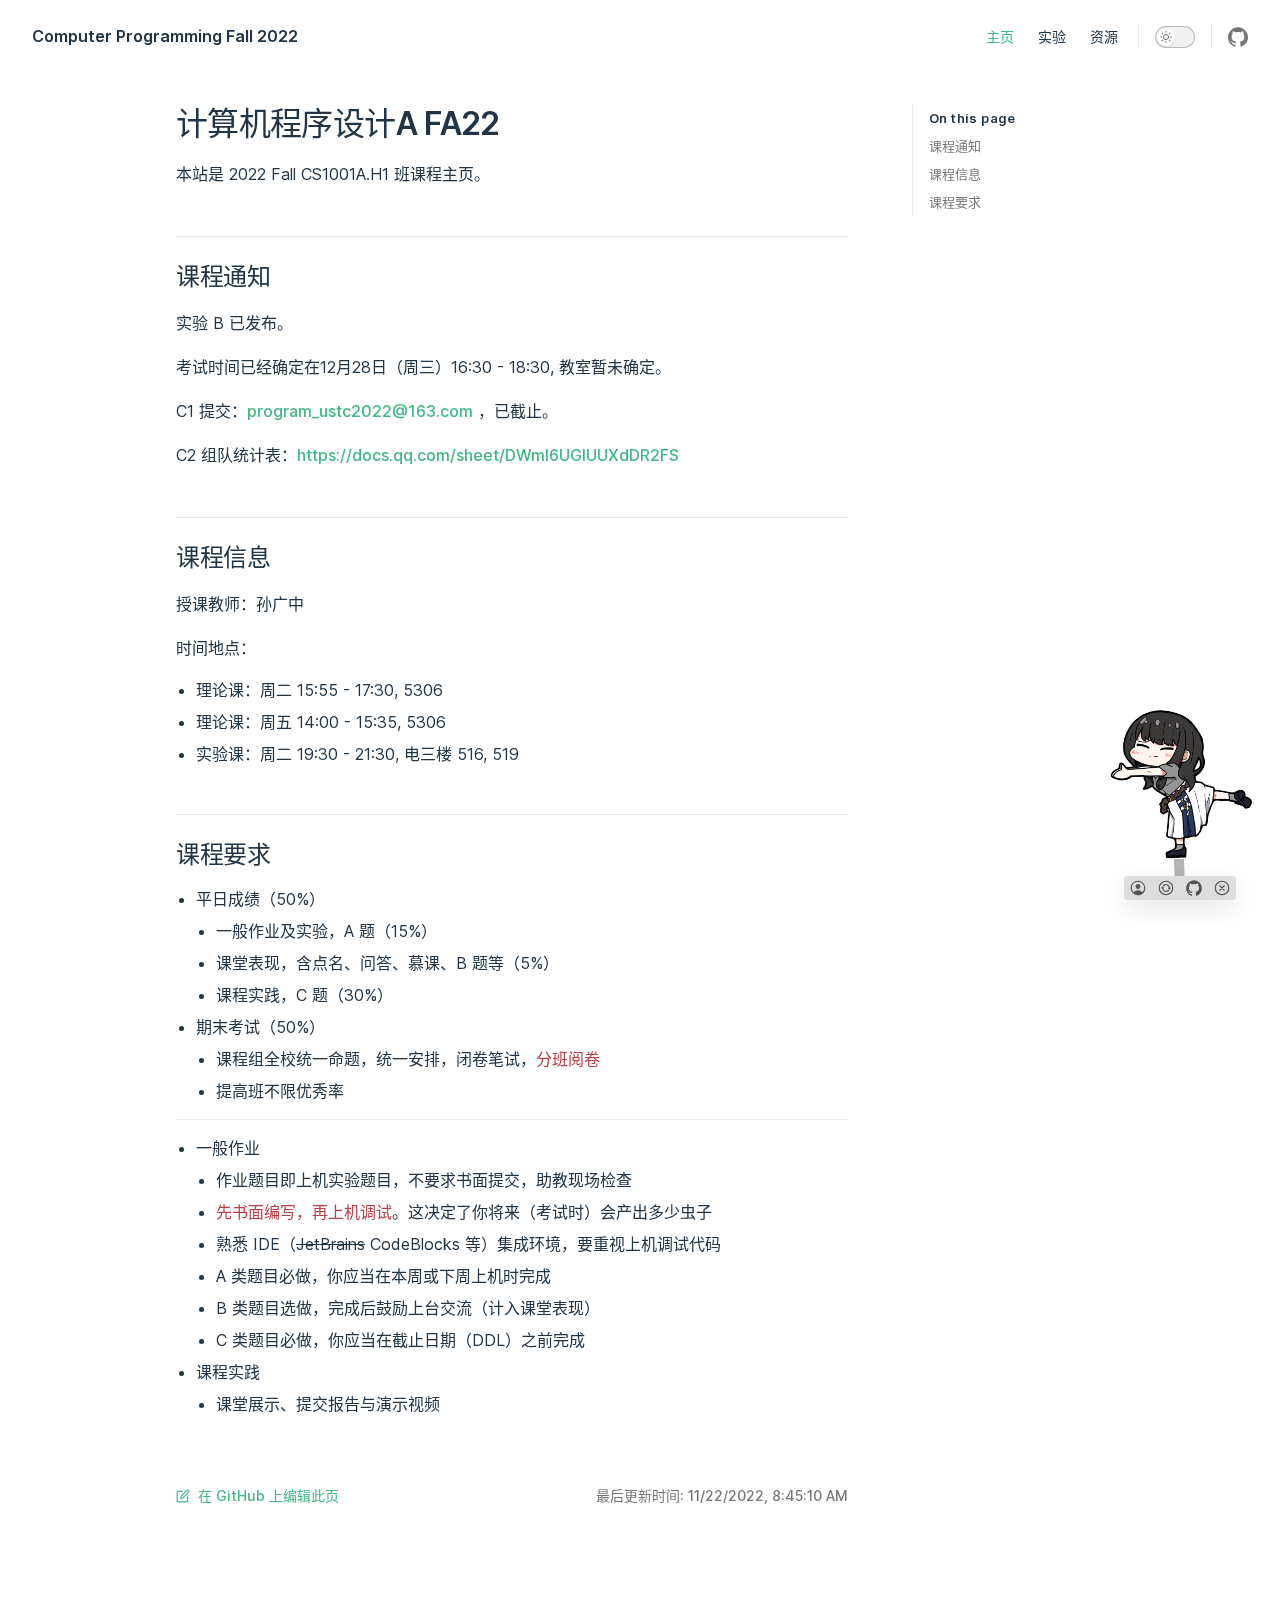
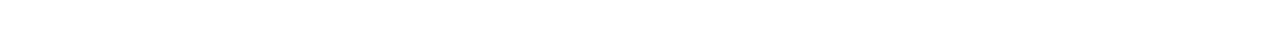
==== commit 84800cbd: "Update gh-pages to output generated at 1751127" ====
--- a/index.html
+++ b/index.html
@@ -8,13 +8,13 @@
     <link rel="stylesheet" href="/assets/style.00930405.css">
     <link rel="modulepreload" href="/assets/chunks/index.esm.947db0d0.js">
     <link rel="modulepreload" href="/assets/app.7b970417.js">
-    <link rel="modulepreload" href="/assets/index.md.eead76f2.lean.js">
+    <link rel="modulepreload" href="/assets/index.md.7e44b16e.lean.js">
     
     <script id="check-dark-light">(()=>{const e=localStorage.getItem("vitepress-theme-appearance"),a=window.matchMedia("(prefers-color-scheme: dark)").matches;(!e||e==="auto"?a:e==="dark")&&document.documentElement.classList.add("dark")})();</script>
   </head>
   <body>
-    <div id="app"><div class="Layout" data-v-8914fd64><!--[--><!--]--><!--[--><span tabindex="-1" data-v-9b5c0a8b></span><a href="#VPContent" class="VPSkipLink visually-hidden" data-v-9b5c0a8b> Skip to content </a><!--]--><!----><header class="VPNav no-sidebar" data-v-8914fd64 data-v-06ce0802><div class="VPNavBar" data-v-06ce0802 data-v-48127d23><div class="container" data-v-48127d23><div class="VPNavBarTitle" data-v-48127d23 data-v-0b61fce0><a class="title" href="/" data-v-0b61fce0><!--[--><!--]--><!----><!--[-->Computer Programming Fall 2022<!--]--><!--[--><!--]--></a></div><div class="content" data-v-48127d23><!--[--><!--]--><!----><nav aria-labelledby="main-nav-aria-label" class="VPNavBarMenu menu" data-v-48127d23 data-v-d08e3b88><span id="main-nav-aria-label" class="visually-hidden" data-v-d08e3b88>Main Navigation</span><!--[--><!--[--><a class="VPLink link VPNavBarMenuLink active" href="/" data-v-d08e3b88 data-v-4b6a3e6d data-v-41640034><!--[-->主页<!--]--><!----></a><!--]--><!--[--><a class="VPLink link VPNavBarMenuLink" href="/labs/a2.html" data-v-d08e3b88 data-v-4b6a3e6d data-v-41640034><!--[-->实验<!--]--><!----></a><!--]--><!--[--><a class="VPLink link VPNavBarMenuLink" href="/resource.html" data-v-d08e3b88 data-v-4b6a3e6d data-v-41640034><!--[-->资源<!--]--><!----></a><!--]--><!--]--></nav><!----><div class="VPNavBarAppearance appearance" data-v-48127d23 data-v-b6038793><button class="VPSwitch VPSwitchAppearance" type="button" role="switch" aria-label="toggle dark mode" data-v-b6038793 data-v-5ffe2d4f data-v-7b20cd57><span class="check" data-v-7b20cd57><span class="icon" data-v-7b20cd57><!--[--><svg xmlns="http://www.w3.org/2000/svg" aria-hidden="true" focusable="false" viewbox="0 0 24 24" class="sun" data-v-5ffe2d4f><path d="M12,18c-3.3,0-6-2.7-6-6s2.7-6,6-6s6,2.7,6,6S15.3,18,12,18zM12,8c-2.2,0-4,1.8-4,4c0,2.2,1.8,4,4,4c2.2,0,4-1.8,4-4C16,9.8,14.2,8,12,8z"></path><path d="M12,4c-0.6,0-1-0.4-1-1V1c0-0.6,0.4-1,1-1s1,0.4,1,1v2C13,3.6,12.6,4,12,4z"></path><path d="M12,24c-0.6,0-1-0.4-1-1v-2c0-0.6,0.4-1,1-1s1,0.4,1,1v2C13,23.6,12.6,24,12,24z"></path><path d="M5.6,6.6c-0.3,0-0.5-0.1-0.7-0.3L3.5,4.9c-0.4-0.4-0.4-1,0-1.4s1-0.4,1.4,0l1.4,1.4c0.4,0.4,0.4,1,0,1.4C6.2,6.5,5.9,6.6,5.6,6.6z"></path><path d="M19.8,20.8c-0.3,0-0.5-0.1-0.7-0.3l-1.4-1.4c-0.4-0.4-0.4-1,0-1.4s1-0.4,1.4,0l1.4,1.4c0.4,0.4,0.4,1,0,1.4C20.3,20.7,20,20.8,19.8,20.8z"></path><path d="M3,13H1c-0.6,0-1-0.4-1-1s0.4-1,1-1h2c0.6,0,1,0.4,1,1S3.6,13,3,13z"></path><path d="M23,13h-2c-0.6,0-1-0.4-1-1s0.4-1,1-1h2c0.6,0,1,0.4,1,1S23.6,13,23,13z"></path><path d="M4.2,20.8c-0.3,0-0.5-0.1-0.7-0.3c-0.4-0.4-0.4-1,0-1.4l1.4-1.4c0.4-0.4,1-0.4,1.4,0s0.4,1,0,1.4l-1.4,1.4C4.7,20.7,4.5,20.8,4.2,20.8z"></path><path d="M18.4,6.6c-0.3,0-0.5-0.1-0.7-0.3c-0.4-0.4-0.4-1,0-1.4l1.4-1.4c0.4-0.4,1-0.4,1.4,0s0.4,1,0,1.4l-1.4,1.4C18.9,6.5,18.6,6.6,18.4,6.6z"></path></svg><svg xmlns="http://www.w3.org/2000/svg" aria-hidden="true" focusable="false" viewbox="0 0 24 24" class="moon" data-v-5ffe2d4f><path d="M12.1,22c-0.3,0-0.6,0-0.9,0c-5.5-0.5-9.5-5.4-9-10.9c0.4-4.8,4.2-8.6,9-9c0.4,0,0.8,0.2,1,0.5c0.2,0.3,0.2,0.8-0.1,1.1c-2,2.7-1.4,6.4,1.3,8.4c2.1,1.6,5,1.6,7.1,0c0.3-0.2,0.7-0.3,1.1-0.1c0.3,0.2,0.5,0.6,0.5,1c-0.2,2.7-1.5,5.1-3.6,6.8C16.6,21.2,14.4,22,12.1,22zM9.3,4.4c-2.9,1-5,3.6-5.2,6.8c-0.4,4.4,2.8,8.3,7.2,8.7c2.1,0.2,4.2-0.4,5.8-1.8c1.1-0.9,1.9-2.1,2.4-3.4c-2.5,0.9-5.3,0.5-7.5-1.1C9.2,11.4,8.1,7.7,9.3,4.4z"></path></svg><!--]--></span></span></button></div><div class="VPSocialLinks VPNavBarSocialLinks social-links" data-v-48127d23 data-v-d80d3f40 data-v-6cbd483c><!--[--><a class="VPSocialLink" href="https://github.com/txtxj/Computer-Programming-A" target="_blank" rel="noopener" data-v-6cbd483c data-v-cab0336f><svg role="img" viewBox="0 0 24 24" xmlns="http://www.w3.org/2000/svg"><title>GitHub</title><path d="M12 .297c-6.63 0-12 5.373-12 12 0 5.303 3.438 9.8 8.205 11.385.6.113.82-.258.82-.577 0-.285-.01-1.04-.015-2.04-3.338.724-4.042-1.61-4.042-1.61C4.422 18.07 3.633 17.7 3.633 17.7c-1.087-.744.084-.729.084-.729 1.205.084 1.838 1.236 1.838 1.236 1.07 1.835 2.809 1.305 3.495.998.108-.776.417-1.305.76-1.605-2.665-.3-5.466-1.332-5.466-5.93 0-1.31.465-2.38 1.235-3.22-.135-.303-.54-1.523.105-3.176 0 0 1.005-.322 3.3 1.23.96-.267 1.98-.399 3-.405 1.02.006 2.04.138 3 .405 2.28-1.552 3.285-1.23 3.285-1.23.645 1.653.24 2.873.12 3.176.765.84 1.23 1.91 1.23 3.22 0 4.61-2.805 5.625-5.475 5.92.42.36.81 1.096.81 2.22 0 1.606-.015 2.896-.015 3.286 0 .315.21.69.825.57C20.565 22.092 24 17.592 24 12.297c0-6.627-5.373-12-12-12"/></svg></a><!--]--></div><div class="VPFlyout VPNavBarExtra extra" data-v-48127d23 data-v-bb6d5235 data-v-2d4d7b46><button type="button" class="button" aria-haspopup="true" aria-expanded="false" aria-label="extra navigation" data-v-2d4d7b46><svg xmlns="http://www.w3.org/2000/svg" aria-hidden="true" focusable="false" viewbox="0 0 24 24" class="icon" data-v-2d4d7b46><circle cx="12" cy="12" r="2"></circle><circle cx="19" cy="12" r="2"></circle><circle cx="5" cy="12" r="2"></circle></svg></button><div class="menu" data-v-2d4d7b46><div class="VPMenu" data-v-2d4d7b46 data-v-b2ff56d7><!----><!--[--><!--[--><!----><div class="group" data-v-bb6d5235><div class="item appearance" data-v-bb6d5235><p class="label" data-v-bb6d5235>Appearance</p><div class="appearance-action" data-v-bb6d5235><button class="VPSwitch VPSwitchAppearance" type="button" role="switch" aria-label="toggle dark mode" data-v-bb6d5235 data-v-5ffe2d4f data-v-7b20cd57><span class="check" data-v-7b20cd57><span class="icon" data-v-7b20cd57><!--[--><svg xmlns="http://www.w3.org/2000/svg" aria-hidden="true" focusable="false" viewbox="0 0 24 24" class="sun" data-v-5ffe2d4f><path d="M12,18c-3.3,0-6-2.7-6-6s2.7-6,6-6s6,2.7,6,6S15.3,18,12,18zM12,8c-2.2,0-4,1.8-4,4c0,2.2,1.8,4,4,4c2.2,0,4-1.8,4-4C16,9.8,14.2,8,12,8z"></path><path d="M12,4c-0.6,0-1-0.4-1-1V1c0-0.6,0.4-1,1-1s1,0.4,1,1v2C13,3.6,12.6,4,12,4z"></path><path d="M12,24c-0.6,0-1-0.4-1-1v-2c0-0.6,0.4-1,1-1s1,0.4,1,1v2C13,23.6,12.6,24,12,24z"></path><path d="M5.6,6.6c-0.3,0-0.5-0.1-0.7-0.3L3.5,4.9c-0.4-0.4-0.4-1,0-1.4s1-0.4,1.4,0l1.4,1.4c0.4,0.4,0.4,1,0,1.4C6.2,6.5,5.9,6.6,5.6,6.6z"></path><path d="M19.8,20.8c-0.3,0-0.5-0.1-0.7-0.3l-1.4-1.4c-0.4-0.4-0.4-1,0-1.4s1-0.4,1.4,0l1.4,1.4c0.4,0.4,0.4,1,0,1.4C20.3,20.7,20,20.8,19.8,20.8z"></path><path d="M3,13H1c-0.6,0-1-0.4-1-1s0.4-1,1-1h2c0.6,0,1,0.4,1,1S3.6,13,3,13z"></path><path d="M23,13h-2c-0.6,0-1-0.4-1-1s0.4-1,1-1h2c0.6,0,1,0.4,1,1S23.6,13,23,13z"></path><path d="M4.2,20.8c-0.3,0-0.5-0.1-0.7-0.3c-0.4-0.4-0.4-1,0-1.4l1.4-1.4c0.4-0.4,1-0.4,1.4,0s0.4,1,0,1.4l-1.4,1.4C4.7,20.7,4.5,20.8,4.2,20.8z"></path><path d="M18.4,6.6c-0.3,0-0.5-0.1-0.7-0.3c-0.4-0.4-0.4-1,0-1.4l1.4-1.4c0.4-0.4,1-0.4,1.4,0s0.4,1,0,1.4l-1.4,1.4C18.9,6.5,18.6,6.6,18.4,6.6z"></path></svg><svg xmlns="http://www.w3.org/2000/svg" aria-hidden="true" focusable="false" viewbox="0 0 24 24" class="moon" data-v-5ffe2d4f><path d="M12.1,22c-0.3,0-0.6,0-0.9,0c-5.5-0.5-9.5-5.4-9-10.9c0.4-4.8,4.2-8.6,9-9c0.4,0,0.8,0.2,1,0.5c0.2,0.3,0.2,0.8-0.1,1.1c-2,2.7-1.4,6.4,1.3,8.4c2.1,1.6,5,1.6,7.1,0c0.3-0.2,0.7-0.3,1.1-0.1c0.3,0.2,0.5,0.6,0.5,1c-0.2,2.7-1.5,5.1-3.6,6.8C16.6,21.2,14.4,22,12.1,22zM9.3,4.4c-2.9,1-5,3.6-5.2,6.8c-0.4,4.4,2.8,8.3,7.2,8.7c2.1,0.2,4.2-0.4,5.8-1.8c1.1-0.9,1.9-2.1,2.4-3.4c-2.5,0.9-5.3,0.5-7.5-1.1C9.2,11.4,8.1,7.7,9.3,4.4z"></path></svg><!--]--></span></span></button></div></div></div><div class="group" data-v-bb6d5235><div class="item social-links" data-v-bb6d5235><div class="VPSocialLinks social-links-list" data-v-bb6d5235 data-v-6cbd483c><!--[--><a class="VPSocialLink" href="https://github.com/txtxj/Computer-Programming-A" target="_blank" rel="noopener" data-v-6cbd483c data-v-cab0336f><svg role="img" viewBox="0 0 24 24" xmlns="http://www.w3.org/2000/svg"><title>GitHub</title><path d="M12 .297c-6.63 0-12 5.373-12 12 0 5.303 3.438 9.8 8.205 11.385.6.113.82-.258.82-.577 0-.285-.01-1.04-.015-2.04-3.338.724-4.042-1.61-4.042-1.61C4.422 18.07 3.633 17.7 3.633 17.7c-1.087-.744.084-.729.084-.729 1.205.084 1.838 1.236 1.838 1.236 1.07 1.835 2.809 1.305 3.495.998.108-.776.417-1.305.76-1.605-2.665-.3-5.466-1.332-5.466-5.93 0-1.31.465-2.38 1.235-3.22-.135-.303-.54-1.523.105-3.176 0 0 1.005-.322 3.3 1.23.96-.267 1.98-.399 3-.405 1.02.006 2.04.138 3 .405 2.28-1.552 3.285-1.23 3.285-1.23.645 1.653.24 2.873.12 3.176.765.84 1.23 1.91 1.23 3.22 0 4.61-2.805 5.625-5.475 5.92.42.36.81 1.096.81 2.22 0 1.606-.015 2.896-.015 3.286 0 .315.21.69.825.57C20.565 22.092 24 17.592 24 12.297c0-6.627-5.373-12-12-12"/></svg></a><!--]--></div></div></div><!--]--><!--]--></div></div></div><!--[--><!--]--><button type="button" class="VPNavBarHamburger hamburger" aria-label="mobile navigation" aria-expanded="false" aria-controls="VPNavScreen" data-v-48127d23 data-v-4e0ad00b><span class="container" data-v-4e0ad00b><span class="top" data-v-4e0ad00b></span><span class="middle" data-v-4e0ad00b></span><span class="bottom" data-v-4e0ad00b></span></span></button></div></div></div><!----></header><!----><!----><div class="VPContent" id="VPContent" data-v-8914fd64 data-v-c68af68e><div class="VPDoc has-aside" data-v-c68af68e data-v-9e57dc91><div class="container" data-v-9e57dc91><div class="aside" data-v-9e57dc91><div class="aside-curtain" data-v-9e57dc91></div><div class="aside-container" data-v-9e57dc91><div class="aside-content" data-v-9e57dc91><div class="VPDocAside" data-v-9e57dc91 data-v-0ff10a53><!--[--><!--]--><!--[--><!--]--><div class="VPDocAsideOutline has-outline" data-v-0ff10a53 data-v-8e01dcc9><div class="content" data-v-8e01dcc9><div class="outline-marker" data-v-8e01dcc9></div><div class="outline-title" data-v-8e01dcc9>On this page</div><nav aria-labelledby="doc-outline-aria-label" data-v-8e01dcc9><span class="visually-hidden" id="doc-outline-aria-label" data-v-8e01dcc9> Table of Contents for current page </span><ul class="root" data-v-8e01dcc9><!--[--><li style="" data-v-8e01dcc9><a class="outline-link" href="#课程通知" data-v-8e01dcc9>课程通知</a><!----></li><li style="" data-v-8e01dcc9><a class="outline-link" href="#课程信息" data-v-8e01dcc9>课程信息</a><!----></li><li style="" data-v-8e01dcc9><a class="outline-link" href="#课程要求" data-v-8e01dcc9>课程要求</a><!----></li><!--]--></ul></nav></div></div><!--[--><!--]--><div class="spacer" data-v-0ff10a53></div><!--[--><!--]--><!----><!--[--><!--]--><!--[--><!--]--></div></div></div></div><div class="content" data-v-9e57dc91><div class="content-container" data-v-9e57dc91><!--[--><!--]--><main class="main" data-v-9e57dc91><div style="position:relative;" class="vp-doc _index" data-v-9e57dc91><div><h1 id="计算机程序设计a-fa22" tabindex="-1">计算机程序设计A FA22 <a class="header-anchor" href="#计算机程序设计a-fa22" aria-hidden="true">#</a></h1><p>本站是 2022 Fall CS1001A.H1 班课程主页。</p><h2 id="课程通知" tabindex="-1">课程通知 <a class="header-anchor" href="#课程通知" aria-hidden="true">#</a></h2><p>实验 B 已发布。</p><p>C1 提交：<a href="mailto:program_ustc2022@163.com" target="_blank" rel="noreferrer">program_ustc2022@163.com</a> ，截至时间为11月1日。</p><p>C2 组队统计表：<a href="https://docs.qq.com/sheet/DWml6UGlUUXdDR2FS" target="_blank" rel="noreferrer">https://docs.qq.com/sheet/DWml6UGlUUXdDR2FS</a></p><h2 id="课程信息" tabindex="-1">课程信息 <a class="header-anchor" href="#课程信息" aria-hidden="true">#</a></h2><p><strong>授课教师</strong>：孙广中</p><p><strong>时间地点</strong>：</p><ul><li>理论课：周二 15:55 - 17:30, 5306</li><li>理论课：周五 14:00 - 15:35, 5306</li><li>实验课：周二 19:30 - 21:30, 电三楼 516, 519</li></ul><h2 id="课程要求" tabindex="-1">课程要求 <a class="header-anchor" href="#课程要求" aria-hidden="true">#</a></h2><ul><li>平日成绩（50%） <ul><li>一般作业及实验，A 题（15%）</li><li>课堂表现，含点名、问答、慕课、B 题等（5%）</li><li>课程实践，C 题（30%）</li></ul></li><li>期末考试（50%） <ul><li>课程组全校统一命题，统一安排，闭卷笔试，<span style="color:#b94047;">分班阅卷</span></li><li>提高班不限优秀率</li></ul></li></ul><hr><ul><li>一般作业 <ul><li>作业题目即上机实验题目，不要求书面提交，助教现场检查</li><li><span style="color:#b94047;">先书面编写，再上机调试</span>。这决定了你将来（考试时）会产出多少虫子</li><li>熟悉 IDE（<s>JetBrains</s> CodeBlocks 等）集成环境，要重视上机调试代码</li><li>A 类题目必做，你应当在本周或下周上机时完成</li><li>B 类题目选做，完成后鼓励上台交流（计入课堂表现）</li><li>C 类题目必做，你应当在截止日期（DDL）之前完成</li></ul></li><li>课程实践 <ul><li>课堂展示、提交报告与演示视频</li></ul></li></ul></div></div></main><!--[--><!--]--><footer class="VPDocFooter" data-v-9e57dc91 data-v-cd158521><div class="edit-info" data-v-cd158521><div class="edit-link" data-v-cd158521><a class="VPLink link edit-link-button" href="https://github.com/txtxj/Computer-Programming-A/edit/main/docs/index.md" target="_self" rel="noreferrer" data-v-cd158521 data-v-41640034><!--[--><svg xmlns="http://www.w3.org/2000/svg" viewbox="0 0 24 24" class="edit-link-icon" data-v-cd158521><path d="M18,23H4c-1.7,0-3-1.3-3-3V6c0-1.7,1.3-3,3-3h7c0.6,0,1,0.4,1,1s-0.4,1-1,1H4C3.4,5,3,5.4,3,6v14c0,0.6,0.4,1,1,1h14c0.6,0,1-0.4,1-1v-7c0-0.6,0.4-1,1-1s1,0.4,1,1v7C21,21.7,19.7,23,18,23z"></path><path d="M8,17c-0.3,0-0.5-0.1-0.7-0.3C7,16.5,6.9,16.1,7,15.8l1-4c0-0.2,0.1-0.3,0.3-0.5l9.5-9.5c1.2-1.2,3.2-1.2,4.4,0c1.2,1.2,1.2,3.2,0,4.4l-9.5,9.5c-0.1,0.1-0.3,0.2-0.5,0.3l-4,1C8.2,17,8.1,17,8,17zM9.9,12.5l-0.5,2.1l2.1-0.5l9.3-9.3c0.4-0.4,0.4-1.1,0-1.6c-0.4-0.4-1.2-0.4-1.6,0l0,0L9.9,12.5z M18.5,2.5L18.5,2.5L18.5,2.5z"></path></svg> 在 GitHub 上编辑此页 <!--]--><!----></a></div><div class="last-updated" data-v-cd158521><p class="VPLastUpdated" data-v-cd158521 data-v-2204ce41>最后更新时间: <time datatime="2022-10-30T07:24:56.000Z" data-v-2204ce41></time></p></div></div><!----></footer><!--[--><!--]--></div></div></div></div></div><!----><!--[--><!--]--></div></div>
-    <script>__VP_HASH_MAP__ = JSON.parse("{\"index.md\":\"eead76f2\",\"labs_a1.md\":\"f4e2ed94\",\"labs_a2.md\":\"ac26aa58\",\"labs_b.md\":\"b9498d77\",\"labs_c1.md\":\"62408a08\",\"labs_c2.md\":\"fe4fbe59\",\"labs_group.md\":\"91ff7184\",\"resource.md\":\"f66062ff\"}")</script>
+    <div id="app"><div class="Layout" data-v-8914fd64><!--[--><!--]--><!--[--><span tabindex="-1" data-v-9b5c0a8b></span><a href="#VPContent" class="VPSkipLink visually-hidden" data-v-9b5c0a8b> Skip to content </a><!--]--><!----><header class="VPNav no-sidebar" data-v-8914fd64 data-v-06ce0802><div class="VPNavBar" data-v-06ce0802 data-v-48127d23><div class="container" data-v-48127d23><div class="VPNavBarTitle" data-v-48127d23 data-v-0b61fce0><a class="title" href="/" data-v-0b61fce0><!--[--><!--]--><!----><!--[-->Computer Programming Fall 2022<!--]--><!--[--><!--]--></a></div><div class="content" data-v-48127d23><!--[--><!--]--><!----><nav aria-labelledby="main-nav-aria-label" class="VPNavBarMenu menu" data-v-48127d23 data-v-d08e3b88><span id="main-nav-aria-label" class="visually-hidden" data-v-d08e3b88>Main Navigation</span><!--[--><!--[--><a class="VPLink link VPNavBarMenuLink active" href="/" data-v-d08e3b88 data-v-4b6a3e6d data-v-41640034><!--[-->主页<!--]--><!----></a><!--]--><!--[--><a class="VPLink link VPNavBarMenuLink" href="/labs/a2.html" data-v-d08e3b88 data-v-4b6a3e6d data-v-41640034><!--[-->实验<!--]--><!----></a><!--]--><!--[--><a class="VPLink link VPNavBarMenuLink" href="/resource.html" data-v-d08e3b88 data-v-4b6a3e6d data-v-41640034><!--[-->资源<!--]--><!----></a><!--]--><!--]--></nav><!----><div class="VPNavBarAppearance appearance" data-v-48127d23 data-v-b6038793><button class="VPSwitch VPSwitchAppearance" type="button" role="switch" aria-label="toggle dark mode" data-v-b6038793 data-v-5ffe2d4f data-v-7b20cd57><span class="check" data-v-7b20cd57><span class="icon" data-v-7b20cd57><!--[--><svg xmlns="http://www.w3.org/2000/svg" aria-hidden="true" focusable="false" viewbox="0 0 24 24" class="sun" data-v-5ffe2d4f><path d="M12,18c-3.3,0-6-2.7-6-6s2.7-6,6-6s6,2.7,6,6S15.3,18,12,18zM12,8c-2.2,0-4,1.8-4,4c0,2.2,1.8,4,4,4c2.2,0,4-1.8,4-4C16,9.8,14.2,8,12,8z"></path><path d="M12,4c-0.6,0-1-0.4-1-1V1c0-0.6,0.4-1,1-1s1,0.4,1,1v2C13,3.6,12.6,4,12,4z"></path><path d="M12,24c-0.6,0-1-0.4-1-1v-2c0-0.6,0.4-1,1-1s1,0.4,1,1v2C13,23.6,12.6,24,12,24z"></path><path d="M5.6,6.6c-0.3,0-0.5-0.1-0.7-0.3L3.5,4.9c-0.4-0.4-0.4-1,0-1.4s1-0.4,1.4,0l1.4,1.4c0.4,0.4,0.4,1,0,1.4C6.2,6.5,5.9,6.6,5.6,6.6z"></path><path d="M19.8,20.8c-0.3,0-0.5-0.1-0.7-0.3l-1.4-1.4c-0.4-0.4-0.4-1,0-1.4s1-0.4,1.4,0l1.4,1.4c0.4,0.4,0.4,1,0,1.4C20.3,20.7,20,20.8,19.8,20.8z"></path><path d="M3,13H1c-0.6,0-1-0.4-1-1s0.4-1,1-1h2c0.6,0,1,0.4,1,1S3.6,13,3,13z"></path><path d="M23,13h-2c-0.6,0-1-0.4-1-1s0.4-1,1-1h2c0.6,0,1,0.4,1,1S23.6,13,23,13z"></path><path d="M4.2,20.8c-0.3,0-0.5-0.1-0.7-0.3c-0.4-0.4-0.4-1,0-1.4l1.4-1.4c0.4-0.4,1-0.4,1.4,0s0.4,1,0,1.4l-1.4,1.4C4.7,20.7,4.5,20.8,4.2,20.8z"></path><path d="M18.4,6.6c-0.3,0-0.5-0.1-0.7-0.3c-0.4-0.4-0.4-1,0-1.4l1.4-1.4c0.4-0.4,1-0.4,1.4,0s0.4,1,0,1.4l-1.4,1.4C18.9,6.5,18.6,6.6,18.4,6.6z"></path></svg><svg xmlns="http://www.w3.org/2000/svg" aria-hidden="true" focusable="false" viewbox="0 0 24 24" class="moon" data-v-5ffe2d4f><path d="M12.1,22c-0.3,0-0.6,0-0.9,0c-5.5-0.5-9.5-5.4-9-10.9c0.4-4.8,4.2-8.6,9-9c0.4,0,0.8,0.2,1,0.5c0.2,0.3,0.2,0.8-0.1,1.1c-2,2.7-1.4,6.4,1.3,8.4c2.1,1.6,5,1.6,7.1,0c0.3-0.2,0.7-0.3,1.1-0.1c0.3,0.2,0.5,0.6,0.5,1c-0.2,2.7-1.5,5.1-3.6,6.8C16.6,21.2,14.4,22,12.1,22zM9.3,4.4c-2.9,1-5,3.6-5.2,6.8c-0.4,4.4,2.8,8.3,7.2,8.7c2.1,0.2,4.2-0.4,5.8-1.8c1.1-0.9,1.9-2.1,2.4-3.4c-2.5,0.9-5.3,0.5-7.5-1.1C9.2,11.4,8.1,7.7,9.3,4.4z"></path></svg><!--]--></span></span></button></div><div class="VPSocialLinks VPNavBarSocialLinks social-links" data-v-48127d23 data-v-d80d3f40 data-v-6cbd483c><!--[--><a class="VPSocialLink" href="https://github.com/txtxj/Computer-Programming-A" target="_blank" rel="noopener" data-v-6cbd483c data-v-cab0336f><svg role="img" viewBox="0 0 24 24" xmlns="http://www.w3.org/2000/svg"><title>GitHub</title><path d="M12 .297c-6.63 0-12 5.373-12 12 0 5.303 3.438 9.8 8.205 11.385.6.113.82-.258.82-.577 0-.285-.01-1.04-.015-2.04-3.338.724-4.042-1.61-4.042-1.61C4.422 18.07 3.633 17.7 3.633 17.7c-1.087-.744.084-.729.084-.729 1.205.084 1.838 1.236 1.838 1.236 1.07 1.835 2.809 1.305 3.495.998.108-.776.417-1.305.76-1.605-2.665-.3-5.466-1.332-5.466-5.93 0-1.31.465-2.38 1.235-3.22-.135-.303-.54-1.523.105-3.176 0 0 1.005-.322 3.3 1.23.96-.267 1.98-.399 3-.405 1.02.006 2.04.138 3 .405 2.28-1.552 3.285-1.23 3.285-1.23.645 1.653.24 2.873.12 3.176.765.84 1.23 1.91 1.23 3.22 0 4.61-2.805 5.625-5.475 5.92.42.36.81 1.096.81 2.22 0 1.606-.015 2.896-.015 3.286 0 .315.21.69.825.57C20.565 22.092 24 17.592 24 12.297c0-6.627-5.373-12-12-12"/></svg></a><!--]--></div><div class="VPFlyout VPNavBarExtra extra" data-v-48127d23 data-v-bb6d5235 data-v-2d4d7b46><button type="button" class="button" aria-haspopup="true" aria-expanded="false" aria-label="extra navigation" data-v-2d4d7b46><svg xmlns="http://www.w3.org/2000/svg" aria-hidden="true" focusable="false" viewbox="0 0 24 24" class="icon" data-v-2d4d7b46><circle cx="12" cy="12" r="2"></circle><circle cx="19" cy="12" r="2"></circle><circle cx="5" cy="12" r="2"></circle></svg></button><div class="menu" data-v-2d4d7b46><div class="VPMenu" data-v-2d4d7b46 data-v-b2ff56d7><!----><!--[--><!--[--><!----><div class="group" data-v-bb6d5235><div class="item appearance" data-v-bb6d5235><p class="label" data-v-bb6d5235>Appearance</p><div class="appearance-action" data-v-bb6d5235><button class="VPSwitch VPSwitchAppearance" type="button" role="switch" aria-label="toggle dark mode" data-v-bb6d5235 data-v-5ffe2d4f data-v-7b20cd57><span class="check" data-v-7b20cd57><span class="icon" data-v-7b20cd57><!--[--><svg xmlns="http://www.w3.org/2000/svg" aria-hidden="true" focusable="false" viewbox="0 0 24 24" class="sun" data-v-5ffe2d4f><path d="M12,18c-3.3,0-6-2.7-6-6s2.7-6,6-6s6,2.7,6,6S15.3,18,12,18zM12,8c-2.2,0-4,1.8-4,4c0,2.2,1.8,4,4,4c2.2,0,4-1.8,4-4C16,9.8,14.2,8,12,8z"></path><path d="M12,4c-0.6,0-1-0.4-1-1V1c0-0.6,0.4-1,1-1s1,0.4,1,1v2C13,3.6,12.6,4,12,4z"></path><path d="M12,24c-0.6,0-1-0.4-1-1v-2c0-0.6,0.4-1,1-1s1,0.4,1,1v2C13,23.6,12.6,24,12,24z"></path><path d="M5.6,6.6c-0.3,0-0.5-0.1-0.7-0.3L3.5,4.9c-0.4-0.4-0.4-1,0-1.4s1-0.4,1.4,0l1.4,1.4c0.4,0.4,0.4,1,0,1.4C6.2,6.5,5.9,6.6,5.6,6.6z"></path><path d="M19.8,20.8c-0.3,0-0.5-0.1-0.7-0.3l-1.4-1.4c-0.4-0.4-0.4-1,0-1.4s1-0.4,1.4,0l1.4,1.4c0.4,0.4,0.4,1,0,1.4C20.3,20.7,20,20.8,19.8,20.8z"></path><path d="M3,13H1c-0.6,0-1-0.4-1-1s0.4-1,1-1h2c0.6,0,1,0.4,1,1S3.6,13,3,13z"></path><path d="M23,13h-2c-0.6,0-1-0.4-1-1s0.4-1,1-1h2c0.6,0,1,0.4,1,1S23.6,13,23,13z"></path><path d="M4.2,20.8c-0.3,0-0.5-0.1-0.7-0.3c-0.4-0.4-0.4-1,0-1.4l1.4-1.4c0.4-0.4,1-0.4,1.4,0s0.4,1,0,1.4l-1.4,1.4C4.7,20.7,4.5,20.8,4.2,20.8z"></path><path d="M18.4,6.6c-0.3,0-0.5-0.1-0.7-0.3c-0.4-0.4-0.4-1,0-1.4l1.4-1.4c0.4-0.4,1-0.4,1.4,0s0.4,1,0,1.4l-1.4,1.4C18.9,6.5,18.6,6.6,18.4,6.6z"></path></svg><svg xmlns="http://www.w3.org/2000/svg" aria-hidden="true" focusable="false" viewbox="0 0 24 24" class="moon" data-v-5ffe2d4f><path d="M12.1,22c-0.3,0-0.6,0-0.9,0c-5.5-0.5-9.5-5.4-9-10.9c0.4-4.8,4.2-8.6,9-9c0.4,0,0.8,0.2,1,0.5c0.2,0.3,0.2,0.8-0.1,1.1c-2,2.7-1.4,6.4,1.3,8.4c2.1,1.6,5,1.6,7.1,0c0.3-0.2,0.7-0.3,1.1-0.1c0.3,0.2,0.5,0.6,0.5,1c-0.2,2.7-1.5,5.1-3.6,6.8C16.6,21.2,14.4,22,12.1,22zM9.3,4.4c-2.9,1-5,3.6-5.2,6.8c-0.4,4.4,2.8,8.3,7.2,8.7c2.1,0.2,4.2-0.4,5.8-1.8c1.1-0.9,1.9-2.1,2.4-3.4c-2.5,0.9-5.3,0.5-7.5-1.1C9.2,11.4,8.1,7.7,9.3,4.4z"></path></svg><!--]--></span></span></button></div></div></div><div class="group" data-v-bb6d5235><div class="item social-links" data-v-bb6d5235><div class="VPSocialLinks social-links-list" data-v-bb6d5235 data-v-6cbd483c><!--[--><a class="VPSocialLink" href="https://github.com/txtxj/Computer-Programming-A" target="_blank" rel="noopener" data-v-6cbd483c data-v-cab0336f><svg role="img" viewBox="0 0 24 24" xmlns="http://www.w3.org/2000/svg"><title>GitHub</title><path d="M12 .297c-6.63 0-12 5.373-12 12 0 5.303 3.438 9.8 8.205 11.385.6.113.82-.258.82-.577 0-.285-.01-1.04-.015-2.04-3.338.724-4.042-1.61-4.042-1.61C4.422 18.07 3.633 17.7 3.633 17.7c-1.087-.744.084-.729.084-.729 1.205.084 1.838 1.236 1.838 1.236 1.07 1.835 2.809 1.305 3.495.998.108-.776.417-1.305.76-1.605-2.665-.3-5.466-1.332-5.466-5.93 0-1.31.465-2.38 1.235-3.22-.135-.303-.54-1.523.105-3.176 0 0 1.005-.322 3.3 1.23.96-.267 1.98-.399 3-.405 1.02.006 2.04.138 3 .405 2.28-1.552 3.285-1.23 3.285-1.23.645 1.653.24 2.873.12 3.176.765.84 1.23 1.91 1.23 3.22 0 4.61-2.805 5.625-5.475 5.92.42.36.81 1.096.81 2.22 0 1.606-.015 2.896-.015 3.286 0 .315.21.69.825.57C20.565 22.092 24 17.592 24 12.297c0-6.627-5.373-12-12-12"/></svg></a><!--]--></div></div></div><!--]--><!--]--></div></div></div><!--[--><!--]--><button type="button" class="VPNavBarHamburger hamburger" aria-label="mobile navigation" aria-expanded="false" aria-controls="VPNavScreen" data-v-48127d23 data-v-4e0ad00b><span class="container" data-v-4e0ad00b><span class="top" data-v-4e0ad00b></span><span class="middle" data-v-4e0ad00b></span><span class="bottom" data-v-4e0ad00b></span></span></button></div></div></div><!----></header><!----><!----><div class="VPContent" id="VPContent" data-v-8914fd64 data-v-c68af68e><div class="VPDoc has-aside" data-v-c68af68e data-v-9e57dc91><div class="container" data-v-9e57dc91><div class="aside" data-v-9e57dc91><div class="aside-curtain" data-v-9e57dc91></div><div class="aside-container" data-v-9e57dc91><div class="aside-content" data-v-9e57dc91><div class="VPDocAside" data-v-9e57dc91 data-v-0ff10a53><!--[--><!--]--><!--[--><!--]--><div class="VPDocAsideOutline has-outline" data-v-0ff10a53 data-v-8e01dcc9><div class="content" data-v-8e01dcc9><div class="outline-marker" data-v-8e01dcc9></div><div class="outline-title" data-v-8e01dcc9>On this page</div><nav aria-labelledby="doc-outline-aria-label" data-v-8e01dcc9><span class="visually-hidden" id="doc-outline-aria-label" data-v-8e01dcc9> Table of Contents for current page </span><ul class="root" data-v-8e01dcc9><!--[--><li style="" data-v-8e01dcc9><a class="outline-link" href="#课程通知" data-v-8e01dcc9>课程通知</a><!----></li><li style="" data-v-8e01dcc9><a class="outline-link" href="#课程信息" data-v-8e01dcc9>课程信息</a><!----></li><li style="" data-v-8e01dcc9><a class="outline-link" href="#课程要求" data-v-8e01dcc9>课程要求</a><!----></li><!--]--></ul></nav></div></div><!--[--><!--]--><div class="spacer" data-v-0ff10a53></div><!--[--><!--]--><!----><!--[--><!--]--><!--[--><!--]--></div></div></div></div><div class="content" data-v-9e57dc91><div class="content-container" data-v-9e57dc91><!--[--><!--]--><main class="main" data-v-9e57dc91><div style="position:relative;" class="vp-doc _index" data-v-9e57dc91><div><h1 id="计算机程序设计a-fa22" tabindex="-1">计算机程序设计A FA22 <a class="header-anchor" href="#计算机程序设计a-fa22" aria-hidden="true">#</a></h1><p>本站是 2022 Fall CS1001A.H1 班课程主页。</p><h2 id="课程通知" tabindex="-1">课程通知 <a class="header-anchor" href="#课程通知" aria-hidden="true">#</a></h2><p>实验 B 已发布。</p><p>考试时间已经确定在12月28日（周三）16:30 - 18:30, 教室暂未确定。</p><p>C1 提交：<a href="mailto:program_ustc2022@163.com" target="_blank" rel="noreferrer">program_ustc2022@163.com</a> ，已截止。</p><p>C2 组队统计表：<a href="https://docs.qq.com/sheet/DWml6UGlUUXdDR2FS" target="_blank" rel="noreferrer">https://docs.qq.com/sheet/DWml6UGlUUXdDR2FS</a></p><h2 id="课程信息" tabindex="-1">课程信息 <a class="header-anchor" href="#课程信息" aria-hidden="true">#</a></h2><p><strong>授课教师</strong>：孙广中</p><p><strong>时间地点</strong>：</p><ul><li>理论课：周二 15:55 - 17:30, 5306</li><li>理论课：周五 14:00 - 15:35, 5306</li><li>实验课：周二 19:30 - 21:30, 电三楼 516, 519</li></ul><h2 id="课程要求" tabindex="-1">课程要求 <a class="header-anchor" href="#课程要求" aria-hidden="true">#</a></h2><ul><li>平日成绩（50%） <ul><li>一般作业及实验，A 题（15%）</li><li>课堂表现，含点名、问答、慕课、B 题等（5%）</li><li>课程实践，C 题（30%）</li></ul></li><li>期末考试（50%） <ul><li>课程组全校统一命题，统一安排，闭卷笔试，<span style="color:#b94047;">分班阅卷</span></li><li>提高班不限优秀率</li></ul></li></ul><hr><ul><li>一般作业 <ul><li>作业题目即上机实验题目，不要求书面提交，助教现场检查</li><li><span style="color:#b94047;">先书面编写，再上机调试</span>。这决定了你将来（考试时）会产出多少虫子</li><li>熟悉 IDE（<s>JetBrains</s> CodeBlocks 等）集成环境，要重视上机调试代码</li><li>A 类题目必做，你应当在本周或下周上机时完成</li><li>B 类题目选做，完成后鼓励上台交流（计入课堂表现）</li><li>C 类题目必做，你应当在截止日期（DDL）之前完成</li></ul></li><li>课程实践 <ul><li>课堂展示、提交报告与演示视频</li></ul></li></ul></div></div></main><!--[--><!--]--><footer class="VPDocFooter" data-v-9e57dc91 data-v-cd158521><div class="edit-info" data-v-cd158521><div class="edit-link" data-v-cd158521><a class="VPLink link edit-link-button" href="https://github.com/txtxj/Computer-Programming-A/edit/main/docs/index.md" target="_self" rel="noreferrer" data-v-cd158521 data-v-41640034><!--[--><svg xmlns="http://www.w3.org/2000/svg" viewbox="0 0 24 24" class="edit-link-icon" data-v-cd158521><path d="M18,23H4c-1.7,0-3-1.3-3-3V6c0-1.7,1.3-3,3-3h7c0.6,0,1,0.4,1,1s-0.4,1-1,1H4C3.4,5,3,5.4,3,6v14c0,0.6,0.4,1,1,1h14c0.6,0,1-0.4,1-1v-7c0-0.6,0.4-1,1-1s1,0.4,1,1v7C21,21.7,19.7,23,18,23z"></path><path d="M8,17c-0.3,0-0.5-0.1-0.7-0.3C7,16.5,6.9,16.1,7,15.8l1-4c0-0.2,0.1-0.3,0.3-0.5l9.5-9.5c1.2-1.2,3.2-1.2,4.4,0c1.2,1.2,1.2,3.2,0,4.4l-9.5,9.5c-0.1,0.1-0.3,0.2-0.5,0.3l-4,1C8.2,17,8.1,17,8,17zM9.9,12.5l-0.5,2.1l2.1-0.5l9.3-9.3c0.4-0.4,0.4-1.1,0-1.6c-0.4-0.4-1.2-0.4-1.6,0l0,0L9.9,12.5z M18.5,2.5L18.5,2.5L18.5,2.5z"></path></svg> 在 GitHub 上编辑此页 <!--]--><!----></a></div><div class="last-updated" data-v-cd158521><p class="VPLastUpdated" data-v-cd158521 data-v-2204ce41>最后更新时间: <time datatime="2022-11-22T08:45:10.000Z" data-v-2204ce41></time></p></div></div><!----></footer><!--[--><!--]--></div></div></div></div></div><!----><!--[--><!--]--></div></div>
+    <script>__VP_HASH_MAP__ = JSON.parse("{\"index.md\":\"7e44b16e\",\"labs_a1.md\":\"f4e2ed94\",\"labs_a2.md\":\"ac26aa58\",\"labs_b.md\":\"b9498d77\",\"labs_c1.md\":\"62408a08\",\"labs_c2.md\":\"fe4fbe59\",\"labs_group.md\":\"91ff7184\",\"resource.md\":\"f66062ff\"}")</script>
     <script type="module" async src="/assets/app.7b970417.js"></script>
     
   </body>
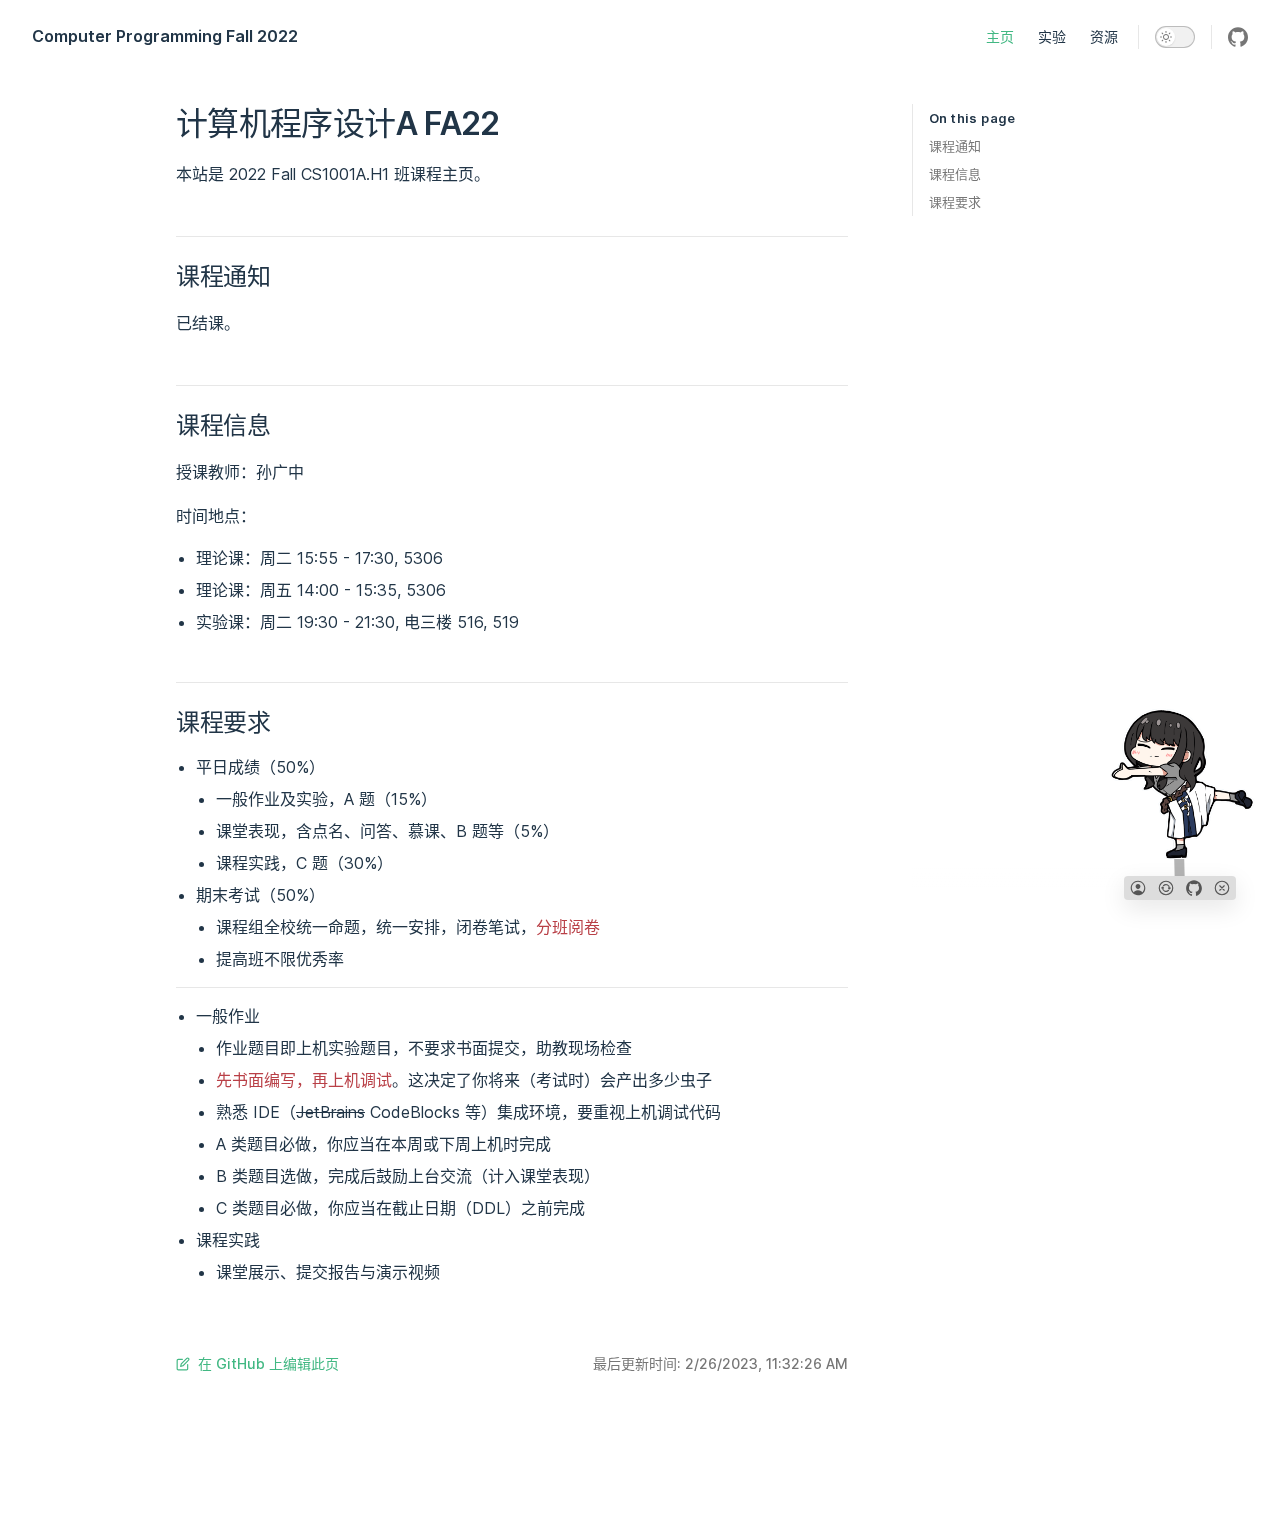
==== commit 37a2ed65: "Update gh-pages to output generated at f7b3644" ====
--- a/index.html
+++ b/index.html
@@ -8,13 +8,13 @@
     <link rel="stylesheet" href="/assets/style.00930405.css">
     <link rel="modulepreload" href="/assets/chunks/index.esm.947db0d0.js">
     <link rel="modulepreload" href="/assets/app.7b970417.js">
-    <link rel="modulepreload" href="/assets/index.md.7e44b16e.lean.js">
+    <link rel="modulepreload" href="/assets/index.md.64019dbe.lean.js">
     
     <script id="check-dark-light">(()=>{const e=localStorage.getItem("vitepress-theme-appearance"),a=window.matchMedia("(prefers-color-scheme: dark)").matches;(!e||e==="auto"?a:e==="dark")&&document.documentElement.classList.add("dark")})();</script>
   </head>
   <body>
-    <div id="app"><div class="Layout" data-v-8914fd64><!--[--><!--]--><!--[--><span tabindex="-1" data-v-9b5c0a8b></span><a href="#VPContent" class="VPSkipLink visually-hidden" data-v-9b5c0a8b> Skip to content </a><!--]--><!----><header class="VPNav no-sidebar" data-v-8914fd64 data-v-06ce0802><div class="VPNavBar" data-v-06ce0802 data-v-48127d23><div class="container" data-v-48127d23><div class="VPNavBarTitle" data-v-48127d23 data-v-0b61fce0><a class="title" href="/" data-v-0b61fce0><!--[--><!--]--><!----><!--[-->Computer Programming Fall 2022<!--]--><!--[--><!--]--></a></div><div class="content" data-v-48127d23><!--[--><!--]--><!----><nav aria-labelledby="main-nav-aria-label" class="VPNavBarMenu menu" data-v-48127d23 data-v-d08e3b88><span id="main-nav-aria-label" class="visually-hidden" data-v-d08e3b88>Main Navigation</span><!--[--><!--[--><a class="VPLink link VPNavBarMenuLink active" href="/" data-v-d08e3b88 data-v-4b6a3e6d data-v-41640034><!--[-->主页<!--]--><!----></a><!--]--><!--[--><a class="VPLink link VPNavBarMenuLink" href="/labs/a2.html" data-v-d08e3b88 data-v-4b6a3e6d data-v-41640034><!--[-->实验<!--]--><!----></a><!--]--><!--[--><a class="VPLink link VPNavBarMenuLink" href="/resource.html" data-v-d08e3b88 data-v-4b6a3e6d data-v-41640034><!--[-->资源<!--]--><!----></a><!--]--><!--]--></nav><!----><div class="VPNavBarAppearance appearance" data-v-48127d23 data-v-b6038793><button class="VPSwitch VPSwitchAppearance" type="button" role="switch" aria-label="toggle dark mode" data-v-b6038793 data-v-5ffe2d4f data-v-7b20cd57><span class="check" data-v-7b20cd57><span class="icon" data-v-7b20cd57><!--[--><svg xmlns="http://www.w3.org/2000/svg" aria-hidden="true" focusable="false" viewbox="0 0 24 24" class="sun" data-v-5ffe2d4f><path d="M12,18c-3.3,0-6-2.7-6-6s2.7-6,6-6s6,2.7,6,6S15.3,18,12,18zM12,8c-2.2,0-4,1.8-4,4c0,2.2,1.8,4,4,4c2.2,0,4-1.8,4-4C16,9.8,14.2,8,12,8z"></path><path d="M12,4c-0.6,0-1-0.4-1-1V1c0-0.6,0.4-1,1-1s1,0.4,1,1v2C13,3.6,12.6,4,12,4z"></path><path d="M12,24c-0.6,0-1-0.4-1-1v-2c0-0.6,0.4-1,1-1s1,0.4,1,1v2C13,23.6,12.6,24,12,24z"></path><path d="M5.6,6.6c-0.3,0-0.5-0.1-0.7-0.3L3.5,4.9c-0.4-0.4-0.4-1,0-1.4s1-0.4,1.4,0l1.4,1.4c0.4,0.4,0.4,1,0,1.4C6.2,6.5,5.9,6.6,5.6,6.6z"></path><path d="M19.8,20.8c-0.3,0-0.5-0.1-0.7-0.3l-1.4-1.4c-0.4-0.4-0.4-1,0-1.4s1-0.4,1.4,0l1.4,1.4c0.4,0.4,0.4,1,0,1.4C20.3,20.7,20,20.8,19.8,20.8z"></path><path d="M3,13H1c-0.6,0-1-0.4-1-1s0.4-1,1-1h2c0.6,0,1,0.4,1,1S3.6,13,3,13z"></path><path d="M23,13h-2c-0.6,0-1-0.4-1-1s0.4-1,1-1h2c0.6,0,1,0.4,1,1S23.6,13,23,13z"></path><path d="M4.2,20.8c-0.3,0-0.5-0.1-0.7-0.3c-0.4-0.4-0.4-1,0-1.4l1.4-1.4c0.4-0.4,1-0.4,1.4,0s0.4,1,0,1.4l-1.4,1.4C4.7,20.7,4.5,20.8,4.2,20.8z"></path><path d="M18.4,6.6c-0.3,0-0.5-0.1-0.7-0.3c-0.4-0.4-0.4-1,0-1.4l1.4-1.4c0.4-0.4,1-0.4,1.4,0s0.4,1,0,1.4l-1.4,1.4C18.9,6.5,18.6,6.6,18.4,6.6z"></path></svg><svg xmlns="http://www.w3.org/2000/svg" aria-hidden="true" focusable="false" viewbox="0 0 24 24" class="moon" data-v-5ffe2d4f><path d="M12.1,22c-0.3,0-0.6,0-0.9,0c-5.5-0.5-9.5-5.4-9-10.9c0.4-4.8,4.2-8.6,9-9c0.4,0,0.8,0.2,1,0.5c0.2,0.3,0.2,0.8-0.1,1.1c-2,2.7-1.4,6.4,1.3,8.4c2.1,1.6,5,1.6,7.1,0c0.3-0.2,0.7-0.3,1.1-0.1c0.3,0.2,0.5,0.6,0.5,1c-0.2,2.7-1.5,5.1-3.6,6.8C16.6,21.2,14.4,22,12.1,22zM9.3,4.4c-2.9,1-5,3.6-5.2,6.8c-0.4,4.4,2.8,8.3,7.2,8.7c2.1,0.2,4.2-0.4,5.8-1.8c1.1-0.9,1.9-2.1,2.4-3.4c-2.5,0.9-5.3,0.5-7.5-1.1C9.2,11.4,8.1,7.7,9.3,4.4z"></path></svg><!--]--></span></span></button></div><div class="VPSocialLinks VPNavBarSocialLinks social-links" data-v-48127d23 data-v-d80d3f40 data-v-6cbd483c><!--[--><a class="VPSocialLink" href="https://github.com/txtxj/Computer-Programming-A" target="_blank" rel="noopener" data-v-6cbd483c data-v-cab0336f><svg role="img" viewBox="0 0 24 24" xmlns="http://www.w3.org/2000/svg"><title>GitHub</title><path d="M12 .297c-6.63 0-12 5.373-12 12 0 5.303 3.438 9.8 8.205 11.385.6.113.82-.258.82-.577 0-.285-.01-1.04-.015-2.04-3.338.724-4.042-1.61-4.042-1.61C4.422 18.07 3.633 17.7 3.633 17.7c-1.087-.744.084-.729.084-.729 1.205.084 1.838 1.236 1.838 1.236 1.07 1.835 2.809 1.305 3.495.998.108-.776.417-1.305.76-1.605-2.665-.3-5.466-1.332-5.466-5.93 0-1.31.465-2.38 1.235-3.22-.135-.303-.54-1.523.105-3.176 0 0 1.005-.322 3.3 1.23.96-.267 1.98-.399 3-.405 1.02.006 2.04.138 3 .405 2.28-1.552 3.285-1.23 3.285-1.23.645 1.653.24 2.873.12 3.176.765.84 1.23 1.91 1.23 3.22 0 4.61-2.805 5.625-5.475 5.92.42.36.81 1.096.81 2.22 0 1.606-.015 2.896-.015 3.286 0 .315.21.69.825.57C20.565 22.092 24 17.592 24 12.297c0-6.627-5.373-12-12-12"/></svg></a><!--]--></div><div class="VPFlyout VPNavBarExtra extra" data-v-48127d23 data-v-bb6d5235 data-v-2d4d7b46><button type="button" class="button" aria-haspopup="true" aria-expanded="false" aria-label="extra navigation" data-v-2d4d7b46><svg xmlns="http://www.w3.org/2000/svg" aria-hidden="true" focusable="false" viewbox="0 0 24 24" class="icon" data-v-2d4d7b46><circle cx="12" cy="12" r="2"></circle><circle cx="19" cy="12" r="2"></circle><circle cx="5" cy="12" r="2"></circle></svg></button><div class="menu" data-v-2d4d7b46><div class="VPMenu" data-v-2d4d7b46 data-v-b2ff56d7><!----><!--[--><!--[--><!----><div class="group" data-v-bb6d5235><div class="item appearance" data-v-bb6d5235><p class="label" data-v-bb6d5235>Appearance</p><div class="appearance-action" data-v-bb6d5235><button class="VPSwitch VPSwitchAppearance" type="button" role="switch" aria-label="toggle dark mode" data-v-bb6d5235 data-v-5ffe2d4f data-v-7b20cd57><span class="check" data-v-7b20cd57><span class="icon" data-v-7b20cd57><!--[--><svg xmlns="http://www.w3.org/2000/svg" aria-hidden="true" focusable="false" viewbox="0 0 24 24" class="sun" data-v-5ffe2d4f><path d="M12,18c-3.3,0-6-2.7-6-6s2.7-6,6-6s6,2.7,6,6S15.3,18,12,18zM12,8c-2.2,0-4,1.8-4,4c0,2.2,1.8,4,4,4c2.2,0,4-1.8,4-4C16,9.8,14.2,8,12,8z"></path><path d="M12,4c-0.6,0-1-0.4-1-1V1c0-0.6,0.4-1,1-1s1,0.4,1,1v2C13,3.6,12.6,4,12,4z"></path><path d="M12,24c-0.6,0-1-0.4-1-1v-2c0-0.6,0.4-1,1-1s1,0.4,1,1v2C13,23.6,12.6,24,12,24z"></path><path d="M5.6,6.6c-0.3,0-0.5-0.1-0.7-0.3L3.5,4.9c-0.4-0.4-0.4-1,0-1.4s1-0.4,1.4,0l1.4,1.4c0.4,0.4,0.4,1,0,1.4C6.2,6.5,5.9,6.6,5.6,6.6z"></path><path d="M19.8,20.8c-0.3,0-0.5-0.1-0.7-0.3l-1.4-1.4c-0.4-0.4-0.4-1,0-1.4s1-0.4,1.4,0l1.4,1.4c0.4,0.4,0.4,1,0,1.4C20.3,20.7,20,20.8,19.8,20.8z"></path><path d="M3,13H1c-0.6,0-1-0.4-1-1s0.4-1,1-1h2c0.6,0,1,0.4,1,1S3.6,13,3,13z"></path><path d="M23,13h-2c-0.6,0-1-0.4-1-1s0.4-1,1-1h2c0.6,0,1,0.4,1,1S23.6,13,23,13z"></path><path d="M4.2,20.8c-0.3,0-0.5-0.1-0.7-0.3c-0.4-0.4-0.4-1,0-1.4l1.4-1.4c0.4-0.4,1-0.4,1.4,0s0.4,1,0,1.4l-1.4,1.4C4.7,20.7,4.5,20.8,4.2,20.8z"></path><path d="M18.4,6.6c-0.3,0-0.5-0.1-0.7-0.3c-0.4-0.4-0.4-1,0-1.4l1.4-1.4c0.4-0.4,1-0.4,1.4,0s0.4,1,0,1.4l-1.4,1.4C18.9,6.5,18.6,6.6,18.4,6.6z"></path></svg><svg xmlns="http://www.w3.org/2000/svg" aria-hidden="true" focusable="false" viewbox="0 0 24 24" class="moon" data-v-5ffe2d4f><path d="M12.1,22c-0.3,0-0.6,0-0.9,0c-5.5-0.5-9.5-5.4-9-10.9c0.4-4.8,4.2-8.6,9-9c0.4,0,0.8,0.2,1,0.5c0.2,0.3,0.2,0.8-0.1,1.1c-2,2.7-1.4,6.4,1.3,8.4c2.1,1.6,5,1.6,7.1,0c0.3-0.2,0.7-0.3,1.1-0.1c0.3,0.2,0.5,0.6,0.5,1c-0.2,2.7-1.5,5.1-3.6,6.8C16.6,21.2,14.4,22,12.1,22zM9.3,4.4c-2.9,1-5,3.6-5.2,6.8c-0.4,4.4,2.8,8.3,7.2,8.7c2.1,0.2,4.2-0.4,5.8-1.8c1.1-0.9,1.9-2.1,2.4-3.4c-2.5,0.9-5.3,0.5-7.5-1.1C9.2,11.4,8.1,7.7,9.3,4.4z"></path></svg><!--]--></span></span></button></div></div></div><div class="group" data-v-bb6d5235><div class="item social-links" data-v-bb6d5235><div class="VPSocialLinks social-links-list" data-v-bb6d5235 data-v-6cbd483c><!--[--><a class="VPSocialLink" href="https://github.com/txtxj/Computer-Programming-A" target="_blank" rel="noopener" data-v-6cbd483c data-v-cab0336f><svg role="img" viewBox="0 0 24 24" xmlns="http://www.w3.org/2000/svg"><title>GitHub</title><path d="M12 .297c-6.63 0-12 5.373-12 12 0 5.303 3.438 9.8 8.205 11.385.6.113.82-.258.82-.577 0-.285-.01-1.04-.015-2.04-3.338.724-4.042-1.61-4.042-1.61C4.422 18.07 3.633 17.7 3.633 17.7c-1.087-.744.084-.729.084-.729 1.205.084 1.838 1.236 1.838 1.236 1.07 1.835 2.809 1.305 3.495.998.108-.776.417-1.305.76-1.605-2.665-.3-5.466-1.332-5.466-5.93 0-1.31.465-2.38 1.235-3.22-.135-.303-.54-1.523.105-3.176 0 0 1.005-.322 3.3 1.23.96-.267 1.98-.399 3-.405 1.02.006 2.04.138 3 .405 2.28-1.552 3.285-1.23 3.285-1.23.645 1.653.24 2.873.12 3.176.765.84 1.23 1.91 1.23 3.22 0 4.61-2.805 5.625-5.475 5.92.42.36.81 1.096.81 2.22 0 1.606-.015 2.896-.015 3.286 0 .315.21.69.825.57C20.565 22.092 24 17.592 24 12.297c0-6.627-5.373-12-12-12"/></svg></a><!--]--></div></div></div><!--]--><!--]--></div></div></div><!--[--><!--]--><button type="button" class="VPNavBarHamburger hamburger" aria-label="mobile navigation" aria-expanded="false" aria-controls="VPNavScreen" data-v-48127d23 data-v-4e0ad00b><span class="container" data-v-4e0ad00b><span class="top" data-v-4e0ad00b></span><span class="middle" data-v-4e0ad00b></span><span class="bottom" data-v-4e0ad00b></span></span></button></div></div></div><!----></header><!----><!----><div class="VPContent" id="VPContent" data-v-8914fd64 data-v-c68af68e><div class="VPDoc has-aside" data-v-c68af68e data-v-9e57dc91><div class="container" data-v-9e57dc91><div class="aside" data-v-9e57dc91><div class="aside-curtain" data-v-9e57dc91></div><div class="aside-container" data-v-9e57dc91><div class="aside-content" data-v-9e57dc91><div class="VPDocAside" data-v-9e57dc91 data-v-0ff10a53><!--[--><!--]--><!--[--><!--]--><div class="VPDocAsideOutline has-outline" data-v-0ff10a53 data-v-8e01dcc9><div class="content" data-v-8e01dcc9><div class="outline-marker" data-v-8e01dcc9></div><div class="outline-title" data-v-8e01dcc9>On this page</div><nav aria-labelledby="doc-outline-aria-label" data-v-8e01dcc9><span class="visually-hidden" id="doc-outline-aria-label" data-v-8e01dcc9> Table of Contents for current page </span><ul class="root" data-v-8e01dcc9><!--[--><li style="" data-v-8e01dcc9><a class="outline-link" href="#课程通知" data-v-8e01dcc9>课程通知</a><!----></li><li style="" data-v-8e01dcc9><a class="outline-link" href="#课程信息" data-v-8e01dcc9>课程信息</a><!----></li><li style="" data-v-8e01dcc9><a class="outline-link" href="#课程要求" data-v-8e01dcc9>课程要求</a><!----></li><!--]--></ul></nav></div></div><!--[--><!--]--><div class="spacer" data-v-0ff10a53></div><!--[--><!--]--><!----><!--[--><!--]--><!--[--><!--]--></div></div></div></div><div class="content" data-v-9e57dc91><div class="content-container" data-v-9e57dc91><!--[--><!--]--><main class="main" data-v-9e57dc91><div style="position:relative;" class="vp-doc _index" data-v-9e57dc91><div><h1 id="计算机程序设计a-fa22" tabindex="-1">计算机程序设计A FA22 <a class="header-anchor" href="#计算机程序设计a-fa22" aria-hidden="true">#</a></h1><p>本站是 2022 Fall CS1001A.H1 班课程主页。</p><h2 id="课程通知" tabindex="-1">课程通知 <a class="header-anchor" href="#课程通知" aria-hidden="true">#</a></h2><p>实验 B 已发布。</p><p>考试时间已经确定在12月28日（周三）16:30 - 18:30, 教室暂未确定。</p><p>C1 提交：<a href="mailto:program_ustc2022@163.com" target="_blank" rel="noreferrer">program_ustc2022@163.com</a> ，已截止。</p><p>C2 组队统计表：<a href="https://docs.qq.com/sheet/DWml6UGlUUXdDR2FS" target="_blank" rel="noreferrer">https://docs.qq.com/sheet/DWml6UGlUUXdDR2FS</a></p><h2 id="课程信息" tabindex="-1">课程信息 <a class="header-anchor" href="#课程信息" aria-hidden="true">#</a></h2><p><strong>授课教师</strong>：孙广中</p><p><strong>时间地点</strong>：</p><ul><li>理论课：周二 15:55 - 17:30, 5306</li><li>理论课：周五 14:00 - 15:35, 5306</li><li>实验课：周二 19:30 - 21:30, 电三楼 516, 519</li></ul><h2 id="课程要求" tabindex="-1">课程要求 <a class="header-anchor" href="#课程要求" aria-hidden="true">#</a></h2><ul><li>平日成绩（50%） <ul><li>一般作业及实验，A 题（15%）</li><li>课堂表现，含点名、问答、慕课、B 题等（5%）</li><li>课程实践，C 题（30%）</li></ul></li><li>期末考试（50%） <ul><li>课程组全校统一命题，统一安排，闭卷笔试，<span style="color:#b94047;">分班阅卷</span></li><li>提高班不限优秀率</li></ul></li></ul><hr><ul><li>一般作业 <ul><li>作业题目即上机实验题目，不要求书面提交，助教现场检查</li><li><span style="color:#b94047;">先书面编写，再上机调试</span>。这决定了你将来（考试时）会产出多少虫子</li><li>熟悉 IDE（<s>JetBrains</s> CodeBlocks 等）集成环境，要重视上机调试代码</li><li>A 类题目必做，你应当在本周或下周上机时完成</li><li>B 类题目选做，完成后鼓励上台交流（计入课堂表现）</li><li>C 类题目必做，你应当在截止日期（DDL）之前完成</li></ul></li><li>课程实践 <ul><li>课堂展示、提交报告与演示视频</li></ul></li></ul></div></div></main><!--[--><!--]--><footer class="VPDocFooter" data-v-9e57dc91 data-v-cd158521><div class="edit-info" data-v-cd158521><div class="edit-link" data-v-cd158521><a class="VPLink link edit-link-button" href="https://github.com/txtxj/Computer-Programming-A/edit/main/docs/index.md" target="_self" rel="noreferrer" data-v-cd158521 data-v-41640034><!--[--><svg xmlns="http://www.w3.org/2000/svg" viewbox="0 0 24 24" class="edit-link-icon" data-v-cd158521><path d="M18,23H4c-1.7,0-3-1.3-3-3V6c0-1.7,1.3-3,3-3h7c0.6,0,1,0.4,1,1s-0.4,1-1,1H4C3.4,5,3,5.4,3,6v14c0,0.6,0.4,1,1,1h14c0.6,0,1-0.4,1-1v-7c0-0.6,0.4-1,1-1s1,0.4,1,1v7C21,21.7,19.7,23,18,23z"></path><path d="M8,17c-0.3,0-0.5-0.1-0.7-0.3C7,16.5,6.9,16.1,7,15.8l1-4c0-0.2,0.1-0.3,0.3-0.5l9.5-9.5c1.2-1.2,3.2-1.2,4.4,0c1.2,1.2,1.2,3.2,0,4.4l-9.5,9.5c-0.1,0.1-0.3,0.2-0.5,0.3l-4,1C8.2,17,8.1,17,8,17zM9.9,12.5l-0.5,2.1l2.1-0.5l9.3-9.3c0.4-0.4,0.4-1.1,0-1.6c-0.4-0.4-1.2-0.4-1.6,0l0,0L9.9,12.5z M18.5,2.5L18.5,2.5L18.5,2.5z"></path></svg> 在 GitHub 上编辑此页 <!--]--><!----></a></div><div class="last-updated" data-v-cd158521><p class="VPLastUpdated" data-v-cd158521 data-v-2204ce41>最后更新时间: <time datatime="2022-11-22T08:45:10.000Z" data-v-2204ce41></time></p></div></div><!----></footer><!--[--><!--]--></div></div></div></div></div><!----><!--[--><!--]--></div></div>
-    <script>__VP_HASH_MAP__ = JSON.parse("{\"index.md\":\"7e44b16e\",\"labs_a1.md\":\"f4e2ed94\",\"labs_a2.md\":\"ac26aa58\",\"labs_b.md\":\"b9498d77\",\"labs_c1.md\":\"62408a08\",\"labs_c2.md\":\"fe4fbe59\",\"labs_group.md\":\"91ff7184\",\"resource.md\":\"f66062ff\"}")</script>
+    <div id="app"><div class="Layout" data-v-8914fd64><!--[--><!--]--><!--[--><span tabindex="-1" data-v-9b5c0a8b></span><a href="#VPContent" class="VPSkipLink visually-hidden" data-v-9b5c0a8b> Skip to content </a><!--]--><!----><header class="VPNav no-sidebar" data-v-8914fd64 data-v-06ce0802><div class="VPNavBar" data-v-06ce0802 data-v-48127d23><div class="container" data-v-48127d23><div class="VPNavBarTitle" data-v-48127d23 data-v-0b61fce0><a class="title" href="/" data-v-0b61fce0><!--[--><!--]--><!----><!--[-->Computer Programming Fall 2022<!--]--><!--[--><!--]--></a></div><div class="content" data-v-48127d23><!--[--><!--]--><!----><nav aria-labelledby="main-nav-aria-label" class="VPNavBarMenu menu" data-v-48127d23 data-v-d08e3b88><span id="main-nav-aria-label" class="visually-hidden" data-v-d08e3b88>Main Navigation</span><!--[--><!--[--><a class="VPLink link VPNavBarMenuLink active" href="/" data-v-d08e3b88 data-v-4b6a3e6d data-v-41640034><!--[-->主页<!--]--><!----></a><!--]--><!--[--><a class="VPLink link VPNavBarMenuLink" href="/labs/a2.html" data-v-d08e3b88 data-v-4b6a3e6d data-v-41640034><!--[-->实验<!--]--><!----></a><!--]--><!--[--><a class="VPLink link VPNavBarMenuLink" href="/resource.html" data-v-d08e3b88 data-v-4b6a3e6d data-v-41640034><!--[-->资源<!--]--><!----></a><!--]--><!--]--></nav><!----><div class="VPNavBarAppearance appearance" data-v-48127d23 data-v-b6038793><button class="VPSwitch VPSwitchAppearance" type="button" role="switch" aria-label="toggle dark mode" data-v-b6038793 data-v-5ffe2d4f data-v-7b20cd57><span class="check" data-v-7b20cd57><span class="icon" data-v-7b20cd57><!--[--><svg xmlns="http://www.w3.org/2000/svg" aria-hidden="true" focusable="false" viewbox="0 0 24 24" class="sun" data-v-5ffe2d4f><path d="M12,18c-3.3,0-6-2.7-6-6s2.7-6,6-6s6,2.7,6,6S15.3,18,12,18zM12,8c-2.2,0-4,1.8-4,4c0,2.2,1.8,4,4,4c2.2,0,4-1.8,4-4C16,9.8,14.2,8,12,8z"></path><path d="M12,4c-0.6,0-1-0.4-1-1V1c0-0.6,0.4-1,1-1s1,0.4,1,1v2C13,3.6,12.6,4,12,4z"></path><path d="M12,24c-0.6,0-1-0.4-1-1v-2c0-0.6,0.4-1,1-1s1,0.4,1,1v2C13,23.6,12.6,24,12,24z"></path><path d="M5.6,6.6c-0.3,0-0.5-0.1-0.7-0.3L3.5,4.9c-0.4-0.4-0.4-1,0-1.4s1-0.4,1.4,0l1.4,1.4c0.4,0.4,0.4,1,0,1.4C6.2,6.5,5.9,6.6,5.6,6.6z"></path><path d="M19.8,20.8c-0.3,0-0.5-0.1-0.7-0.3l-1.4-1.4c-0.4-0.4-0.4-1,0-1.4s1-0.4,1.4,0l1.4,1.4c0.4,0.4,0.4,1,0,1.4C20.3,20.7,20,20.8,19.8,20.8z"></path><path d="M3,13H1c-0.6,0-1-0.4-1-1s0.4-1,1-1h2c0.6,0,1,0.4,1,1S3.6,13,3,13z"></path><path d="M23,13h-2c-0.6,0-1-0.4-1-1s0.4-1,1-1h2c0.6,0,1,0.4,1,1S23.6,13,23,13z"></path><path d="M4.2,20.8c-0.3,0-0.5-0.1-0.7-0.3c-0.4-0.4-0.4-1,0-1.4l1.4-1.4c0.4-0.4,1-0.4,1.4,0s0.4,1,0,1.4l-1.4,1.4C4.7,20.7,4.5,20.8,4.2,20.8z"></path><path d="M18.4,6.6c-0.3,0-0.5-0.1-0.7-0.3c-0.4-0.4-0.4-1,0-1.4l1.4-1.4c0.4-0.4,1-0.4,1.4,0s0.4,1,0,1.4l-1.4,1.4C18.9,6.5,18.6,6.6,18.4,6.6z"></path></svg><svg xmlns="http://www.w3.org/2000/svg" aria-hidden="true" focusable="false" viewbox="0 0 24 24" class="moon" data-v-5ffe2d4f><path d="M12.1,22c-0.3,0-0.6,0-0.9,0c-5.5-0.5-9.5-5.4-9-10.9c0.4-4.8,4.2-8.6,9-9c0.4,0,0.8,0.2,1,0.5c0.2,0.3,0.2,0.8-0.1,1.1c-2,2.7-1.4,6.4,1.3,8.4c2.1,1.6,5,1.6,7.1,0c0.3-0.2,0.7-0.3,1.1-0.1c0.3,0.2,0.5,0.6,0.5,1c-0.2,2.7-1.5,5.1-3.6,6.8C16.6,21.2,14.4,22,12.1,22zM9.3,4.4c-2.9,1-5,3.6-5.2,6.8c-0.4,4.4,2.8,8.3,7.2,8.7c2.1,0.2,4.2-0.4,5.8-1.8c1.1-0.9,1.9-2.1,2.4-3.4c-2.5,0.9-5.3,0.5-7.5-1.1C9.2,11.4,8.1,7.7,9.3,4.4z"></path></svg><!--]--></span></span></button></div><div class="VPSocialLinks VPNavBarSocialLinks social-links" data-v-48127d23 data-v-d80d3f40 data-v-6cbd483c><!--[--><a class="VPSocialLink" href="https://github.com/txtxj/Computer-Programming-A" target="_blank" rel="noopener" data-v-6cbd483c data-v-cab0336f><svg role="img" viewBox="0 0 24 24" xmlns="http://www.w3.org/2000/svg"><title>GitHub</title><path d="M12 .297c-6.63 0-12 5.373-12 12 0 5.303 3.438 9.8 8.205 11.385.6.113.82-.258.82-.577 0-.285-.01-1.04-.015-2.04-3.338.724-4.042-1.61-4.042-1.61C4.422 18.07 3.633 17.7 3.633 17.7c-1.087-.744.084-.729.084-.729 1.205.084 1.838 1.236 1.838 1.236 1.07 1.835 2.809 1.305 3.495.998.108-.776.417-1.305.76-1.605-2.665-.3-5.466-1.332-5.466-5.93 0-1.31.465-2.38 1.235-3.22-.135-.303-.54-1.523.105-3.176 0 0 1.005-.322 3.3 1.23.96-.267 1.98-.399 3-.405 1.02.006 2.04.138 3 .405 2.28-1.552 3.285-1.23 3.285-1.23.645 1.653.24 2.873.12 3.176.765.84 1.23 1.91 1.23 3.22 0 4.61-2.805 5.625-5.475 5.92.42.36.81 1.096.81 2.22 0 1.606-.015 2.896-.015 3.286 0 .315.21.69.825.57C20.565 22.092 24 17.592 24 12.297c0-6.627-5.373-12-12-12"/></svg></a><!--]--></div><div class="VPFlyout VPNavBarExtra extra" data-v-48127d23 data-v-bb6d5235 data-v-2d4d7b46><button type="button" class="button" aria-haspopup="true" aria-expanded="false" aria-label="extra navigation" data-v-2d4d7b46><svg xmlns="http://www.w3.org/2000/svg" aria-hidden="true" focusable="false" viewbox="0 0 24 24" class="icon" data-v-2d4d7b46><circle cx="12" cy="12" r="2"></circle><circle cx="19" cy="12" r="2"></circle><circle cx="5" cy="12" r="2"></circle></svg></button><div class="menu" data-v-2d4d7b46><div class="VPMenu" data-v-2d4d7b46 data-v-b2ff56d7><!----><!--[--><!--[--><!----><div class="group" data-v-bb6d5235><div class="item appearance" data-v-bb6d5235><p class="label" data-v-bb6d5235>Appearance</p><div class="appearance-action" data-v-bb6d5235><button class="VPSwitch VPSwitchAppearance" type="button" role="switch" aria-label="toggle dark mode" data-v-bb6d5235 data-v-5ffe2d4f data-v-7b20cd57><span class="check" data-v-7b20cd57><span class="icon" data-v-7b20cd57><!--[--><svg xmlns="http://www.w3.org/2000/svg" aria-hidden="true" focusable="false" viewbox="0 0 24 24" class="sun" data-v-5ffe2d4f><path d="M12,18c-3.3,0-6-2.7-6-6s2.7-6,6-6s6,2.7,6,6S15.3,18,12,18zM12,8c-2.2,0-4,1.8-4,4c0,2.2,1.8,4,4,4c2.2,0,4-1.8,4-4C16,9.8,14.2,8,12,8z"></path><path d="M12,4c-0.6,0-1-0.4-1-1V1c0-0.6,0.4-1,1-1s1,0.4,1,1v2C13,3.6,12.6,4,12,4z"></path><path d="M12,24c-0.6,0-1-0.4-1-1v-2c0-0.6,0.4-1,1-1s1,0.4,1,1v2C13,23.6,12.6,24,12,24z"></path><path d="M5.6,6.6c-0.3,0-0.5-0.1-0.7-0.3L3.5,4.9c-0.4-0.4-0.4-1,0-1.4s1-0.4,1.4,0l1.4,1.4c0.4,0.4,0.4,1,0,1.4C6.2,6.5,5.9,6.6,5.6,6.6z"></path><path d="M19.8,20.8c-0.3,0-0.5-0.1-0.7-0.3l-1.4-1.4c-0.4-0.4-0.4-1,0-1.4s1-0.4,1.4,0l1.4,1.4c0.4,0.4,0.4,1,0,1.4C20.3,20.7,20,20.8,19.8,20.8z"></path><path d="M3,13H1c-0.6,0-1-0.4-1-1s0.4-1,1-1h2c0.6,0,1,0.4,1,1S3.6,13,3,13z"></path><path d="M23,13h-2c-0.6,0-1-0.4-1-1s0.4-1,1-1h2c0.6,0,1,0.4,1,1S23.6,13,23,13z"></path><path d="M4.2,20.8c-0.3,0-0.5-0.1-0.7-0.3c-0.4-0.4-0.4-1,0-1.4l1.4-1.4c0.4-0.4,1-0.4,1.4,0s0.4,1,0,1.4l-1.4,1.4C4.7,20.7,4.5,20.8,4.2,20.8z"></path><path d="M18.4,6.6c-0.3,0-0.5-0.1-0.7-0.3c-0.4-0.4-0.4-1,0-1.4l1.4-1.4c0.4-0.4,1-0.4,1.4,0s0.4,1,0,1.4l-1.4,1.4C18.9,6.5,18.6,6.6,18.4,6.6z"></path></svg><svg xmlns="http://www.w3.org/2000/svg" aria-hidden="true" focusable="false" viewbox="0 0 24 24" class="moon" data-v-5ffe2d4f><path d="M12.1,22c-0.3,0-0.6,0-0.9,0c-5.5-0.5-9.5-5.4-9-10.9c0.4-4.8,4.2-8.6,9-9c0.4,0,0.8,0.2,1,0.5c0.2,0.3,0.2,0.8-0.1,1.1c-2,2.7-1.4,6.4,1.3,8.4c2.1,1.6,5,1.6,7.1,0c0.3-0.2,0.7-0.3,1.1-0.1c0.3,0.2,0.5,0.6,0.5,1c-0.2,2.7-1.5,5.1-3.6,6.8C16.6,21.2,14.4,22,12.1,22zM9.3,4.4c-2.9,1-5,3.6-5.2,6.8c-0.4,4.4,2.8,8.3,7.2,8.7c2.1,0.2,4.2-0.4,5.8-1.8c1.1-0.9,1.9-2.1,2.4-3.4c-2.5,0.9-5.3,0.5-7.5-1.1C9.2,11.4,8.1,7.7,9.3,4.4z"></path></svg><!--]--></span></span></button></div></div></div><div class="group" data-v-bb6d5235><div class="item social-links" data-v-bb6d5235><div class="VPSocialLinks social-links-list" data-v-bb6d5235 data-v-6cbd483c><!--[--><a class="VPSocialLink" href="https://github.com/txtxj/Computer-Programming-A" target="_blank" rel="noopener" data-v-6cbd483c data-v-cab0336f><svg role="img" viewBox="0 0 24 24" xmlns="http://www.w3.org/2000/svg"><title>GitHub</title><path d="M12 .297c-6.63 0-12 5.373-12 12 0 5.303 3.438 9.8 8.205 11.385.6.113.82-.258.82-.577 0-.285-.01-1.04-.015-2.04-3.338.724-4.042-1.61-4.042-1.61C4.422 18.07 3.633 17.7 3.633 17.7c-1.087-.744.084-.729.084-.729 1.205.084 1.838 1.236 1.838 1.236 1.07 1.835 2.809 1.305 3.495.998.108-.776.417-1.305.76-1.605-2.665-.3-5.466-1.332-5.466-5.93 0-1.31.465-2.38 1.235-3.22-.135-.303-.54-1.523.105-3.176 0 0 1.005-.322 3.3 1.23.96-.267 1.98-.399 3-.405 1.02.006 2.04.138 3 .405 2.28-1.552 3.285-1.23 3.285-1.23.645 1.653.24 2.873.12 3.176.765.84 1.23 1.91 1.23 3.22 0 4.61-2.805 5.625-5.475 5.92.42.36.81 1.096.81 2.22 0 1.606-.015 2.896-.015 3.286 0 .315.21.69.825.57C20.565 22.092 24 17.592 24 12.297c0-6.627-5.373-12-12-12"/></svg></a><!--]--></div></div></div><!--]--><!--]--></div></div></div><!--[--><!--]--><button type="button" class="VPNavBarHamburger hamburger" aria-label="mobile navigation" aria-expanded="false" aria-controls="VPNavScreen" data-v-48127d23 data-v-4e0ad00b><span class="container" data-v-4e0ad00b><span class="top" data-v-4e0ad00b></span><span class="middle" data-v-4e0ad00b></span><span class="bottom" data-v-4e0ad00b></span></span></button></div></div></div><!----></header><!----><!----><div class="VPContent" id="VPContent" data-v-8914fd64 data-v-c68af68e><div class="VPDoc has-aside" data-v-c68af68e data-v-9e57dc91><div class="container" data-v-9e57dc91><div class="aside" data-v-9e57dc91><div class="aside-curtain" data-v-9e57dc91></div><div class="aside-container" data-v-9e57dc91><div class="aside-content" data-v-9e57dc91><div class="VPDocAside" data-v-9e57dc91 data-v-0ff10a53><!--[--><!--]--><!--[--><!--]--><div class="VPDocAsideOutline has-outline" data-v-0ff10a53 data-v-8e01dcc9><div class="content" data-v-8e01dcc9><div class="outline-marker" data-v-8e01dcc9></div><div class="outline-title" data-v-8e01dcc9>On this page</div><nav aria-labelledby="doc-outline-aria-label" data-v-8e01dcc9><span class="visually-hidden" id="doc-outline-aria-label" data-v-8e01dcc9> Table of Contents for current page </span><ul class="root" data-v-8e01dcc9><!--[--><li style="" data-v-8e01dcc9><a class="outline-link" href="#课程通知" data-v-8e01dcc9>课程通知</a><!----></li><li style="" data-v-8e01dcc9><a class="outline-link" href="#课程信息" data-v-8e01dcc9>课程信息</a><!----></li><li style="" data-v-8e01dcc9><a class="outline-link" href="#课程要求" data-v-8e01dcc9>课程要求</a><!----></li><!--]--></ul></nav></div></div><!--[--><!--]--><div class="spacer" data-v-0ff10a53></div><!--[--><!--]--><!----><!--[--><!--]--><!--[--><!--]--></div></div></div></div><div class="content" data-v-9e57dc91><div class="content-container" data-v-9e57dc91><!--[--><!--]--><main class="main" data-v-9e57dc91><div style="position:relative;" class="vp-doc _index" data-v-9e57dc91><div><h1 id="计算机程序设计a-fa22" tabindex="-1">计算机程序设计A FA22 <a class="header-anchor" href="#计算机程序设计a-fa22" aria-hidden="true">#</a></h1><p>本站是 2022 Fall CS1001A.H1 班课程主页。</p><h2 id="课程通知" tabindex="-1">课程通知 <a class="header-anchor" href="#课程通知" aria-hidden="true">#</a></h2><p>已结课。</p><h2 id="课程信息" tabindex="-1">课程信息 <a class="header-anchor" href="#课程信息" aria-hidden="true">#</a></h2><p><strong>授课教师</strong>：孙广中</p><p><strong>时间地点</strong>：</p><ul><li>理论课：周二 15:55 - 17:30, 5306</li><li>理论课：周五 14:00 - 15:35, 5306</li><li>实验课：周二 19:30 - 21:30, 电三楼 516, 519</li></ul><h2 id="课程要求" tabindex="-1">课程要求 <a class="header-anchor" href="#课程要求" aria-hidden="true">#</a></h2><ul><li>平日成绩（50%） <ul><li>一般作业及实验，A 题（15%）</li><li>课堂表现，含点名、问答、慕课、B 题等（5%）</li><li>课程实践，C 题（30%）</li></ul></li><li>期末考试（50%） <ul><li>课程组全校统一命题，统一安排，闭卷笔试，<span style="color:#b94047;">分班阅卷</span></li><li>提高班不限优秀率</li></ul></li></ul><hr><ul><li>一般作业 <ul><li>作业题目即上机实验题目，不要求书面提交，助教现场检查</li><li><span style="color:#b94047;">先书面编写，再上机调试</span>。这决定了你将来（考试时）会产出多少虫子</li><li>熟悉 IDE（<s>JetBrains</s> CodeBlocks 等）集成环境，要重视上机调试代码</li><li>A 类题目必做，你应当在本周或下周上机时完成</li><li>B 类题目选做，完成后鼓励上台交流（计入课堂表现）</li><li>C 类题目必做，你应当在截止日期（DDL）之前完成</li></ul></li><li>课程实践 <ul><li>课堂展示、提交报告与演示视频</li></ul></li></ul></div></div></main><!--[--><!--]--><footer class="VPDocFooter" data-v-9e57dc91 data-v-cd158521><div class="edit-info" data-v-cd158521><div class="edit-link" data-v-cd158521><a class="VPLink link edit-link-button" href="https://github.com/txtxj/Computer-Programming-A/edit/main/docs/index.md" target="_self" rel="noreferrer" data-v-cd158521 data-v-41640034><!--[--><svg xmlns="http://www.w3.org/2000/svg" viewbox="0 0 24 24" class="edit-link-icon" data-v-cd158521><path d="M18,23H4c-1.7,0-3-1.3-3-3V6c0-1.7,1.3-3,3-3h7c0.6,0,1,0.4,1,1s-0.4,1-1,1H4C3.4,5,3,5.4,3,6v14c0,0.6,0.4,1,1,1h14c0.6,0,1-0.4,1-1v-7c0-0.6,0.4-1,1-1s1,0.4,1,1v7C21,21.7,19.7,23,18,23z"></path><path d="M8,17c-0.3,0-0.5-0.1-0.7-0.3C7,16.5,6.9,16.1,7,15.8l1-4c0-0.2,0.1-0.3,0.3-0.5l9.5-9.5c1.2-1.2,3.2-1.2,4.4,0c1.2,1.2,1.2,3.2,0,4.4l-9.5,9.5c-0.1,0.1-0.3,0.2-0.5,0.3l-4,1C8.2,17,8.1,17,8,17zM9.9,12.5l-0.5,2.1l2.1-0.5l9.3-9.3c0.4-0.4,0.4-1.1,0-1.6c-0.4-0.4-1.2-0.4-1.6,0l0,0L9.9,12.5z M18.5,2.5L18.5,2.5L18.5,2.5z"></path></svg> 在 GitHub 上编辑此页 <!--]--><!----></a></div><div class="last-updated" data-v-cd158521><p class="VPLastUpdated" data-v-cd158521 data-v-2204ce41>最后更新时间: <time datatime="2023-02-26T11:32:26.000Z" data-v-2204ce41></time></p></div></div><!----></footer><!--[--><!--]--></div></div></div></div></div><!----><!--[--><!--]--></div></div>
+    <script>__VP_HASH_MAP__ = JSON.parse("{\"index.md\":\"64019dbe\",\"labs_a1.md\":\"f4e2ed94\",\"labs_a2.md\":\"ac26aa58\",\"labs_b.md\":\"b9498d77\",\"labs_c1.md\":\"62408a08\",\"labs_c2.md\":\"fe4fbe59\",\"labs_group.md\":\"91ff7184\",\"resource.md\":\"f66062ff\"}")</script>
     <script type="module" async src="/assets/app.7b970417.js"></script>
     
   </body>
